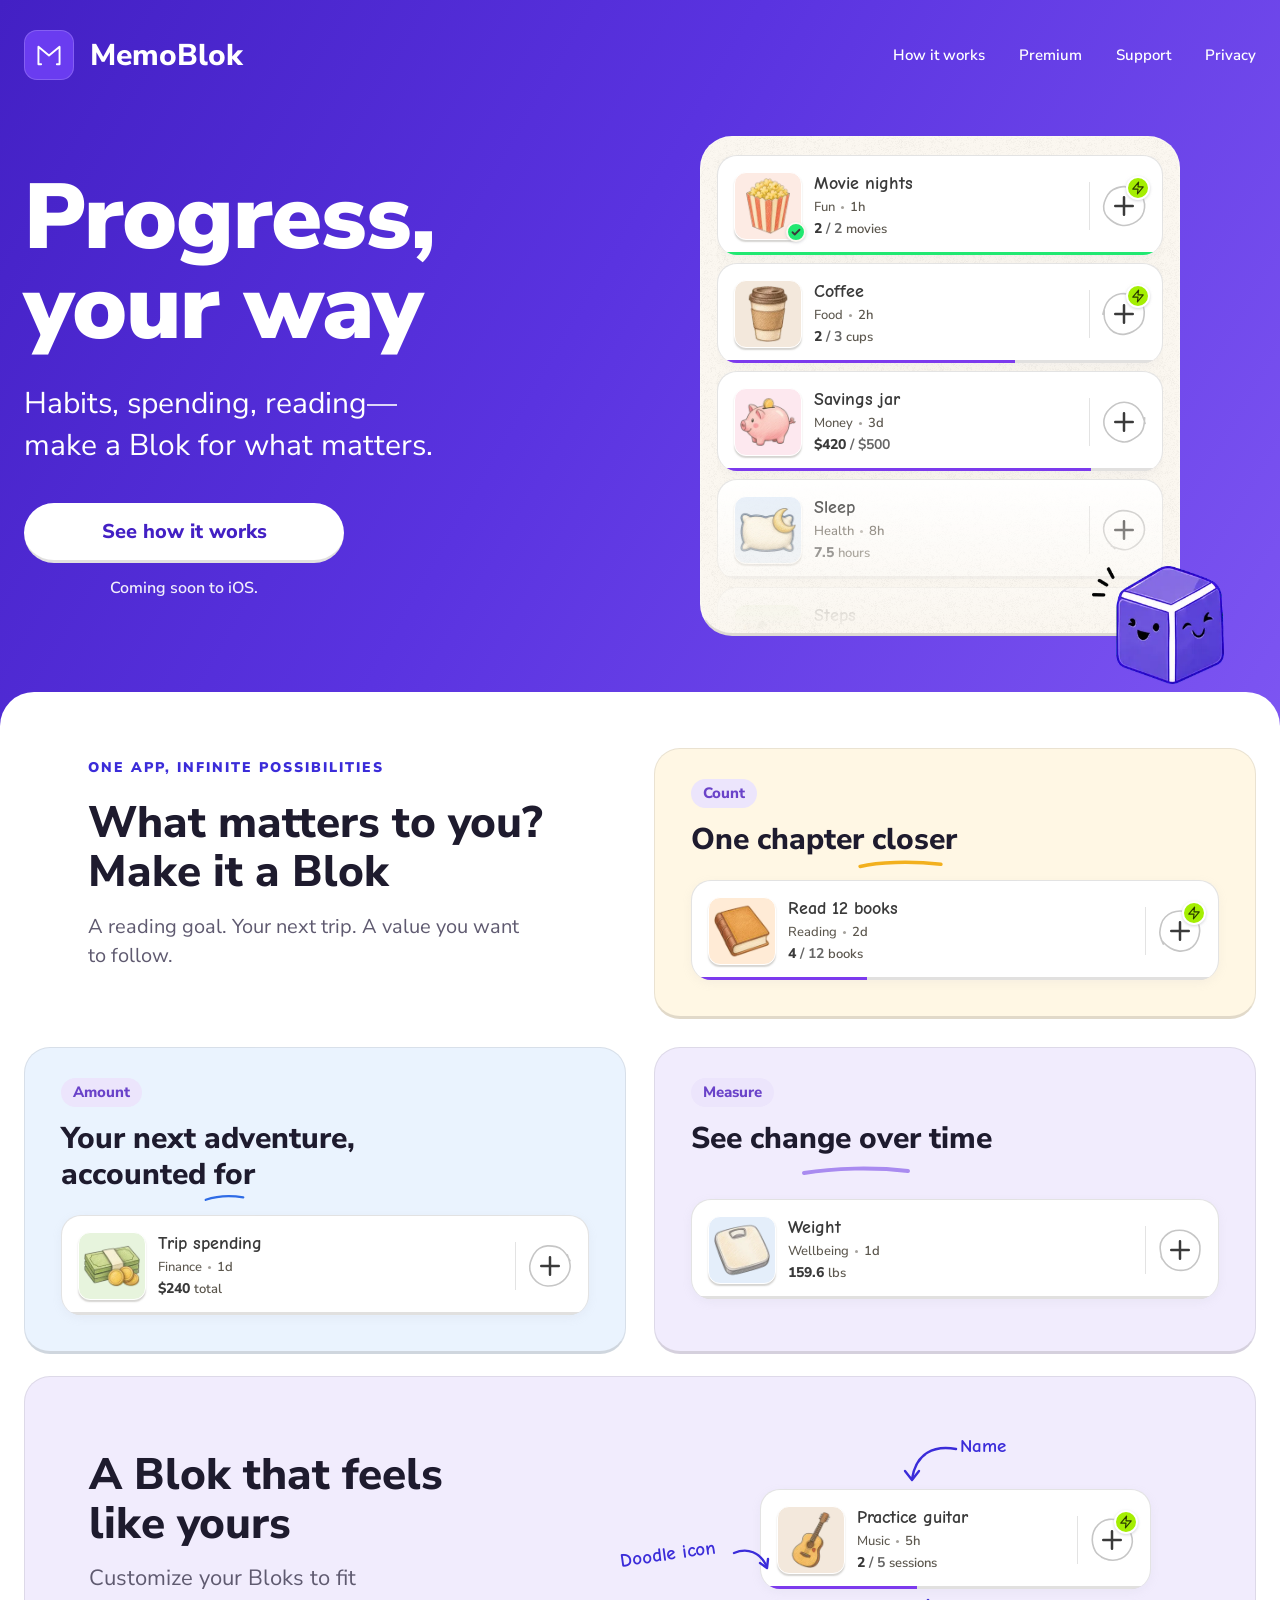
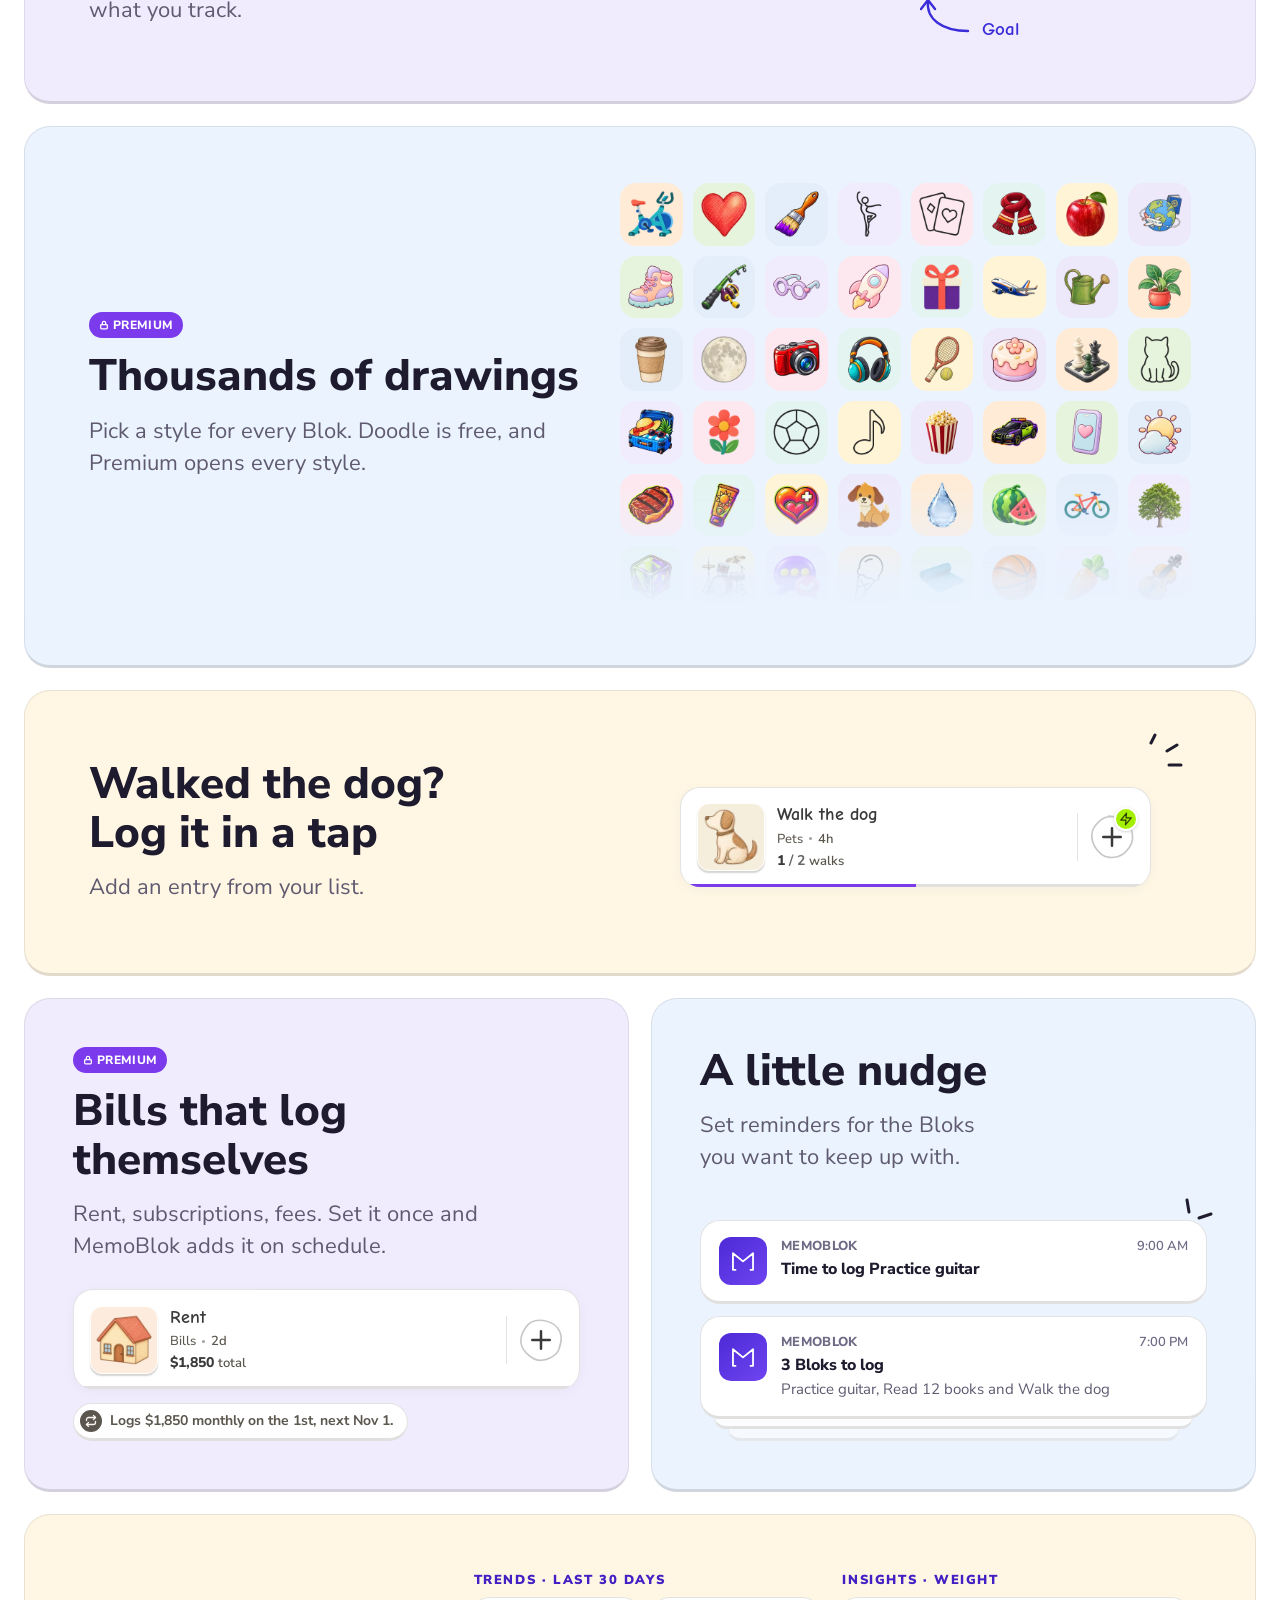
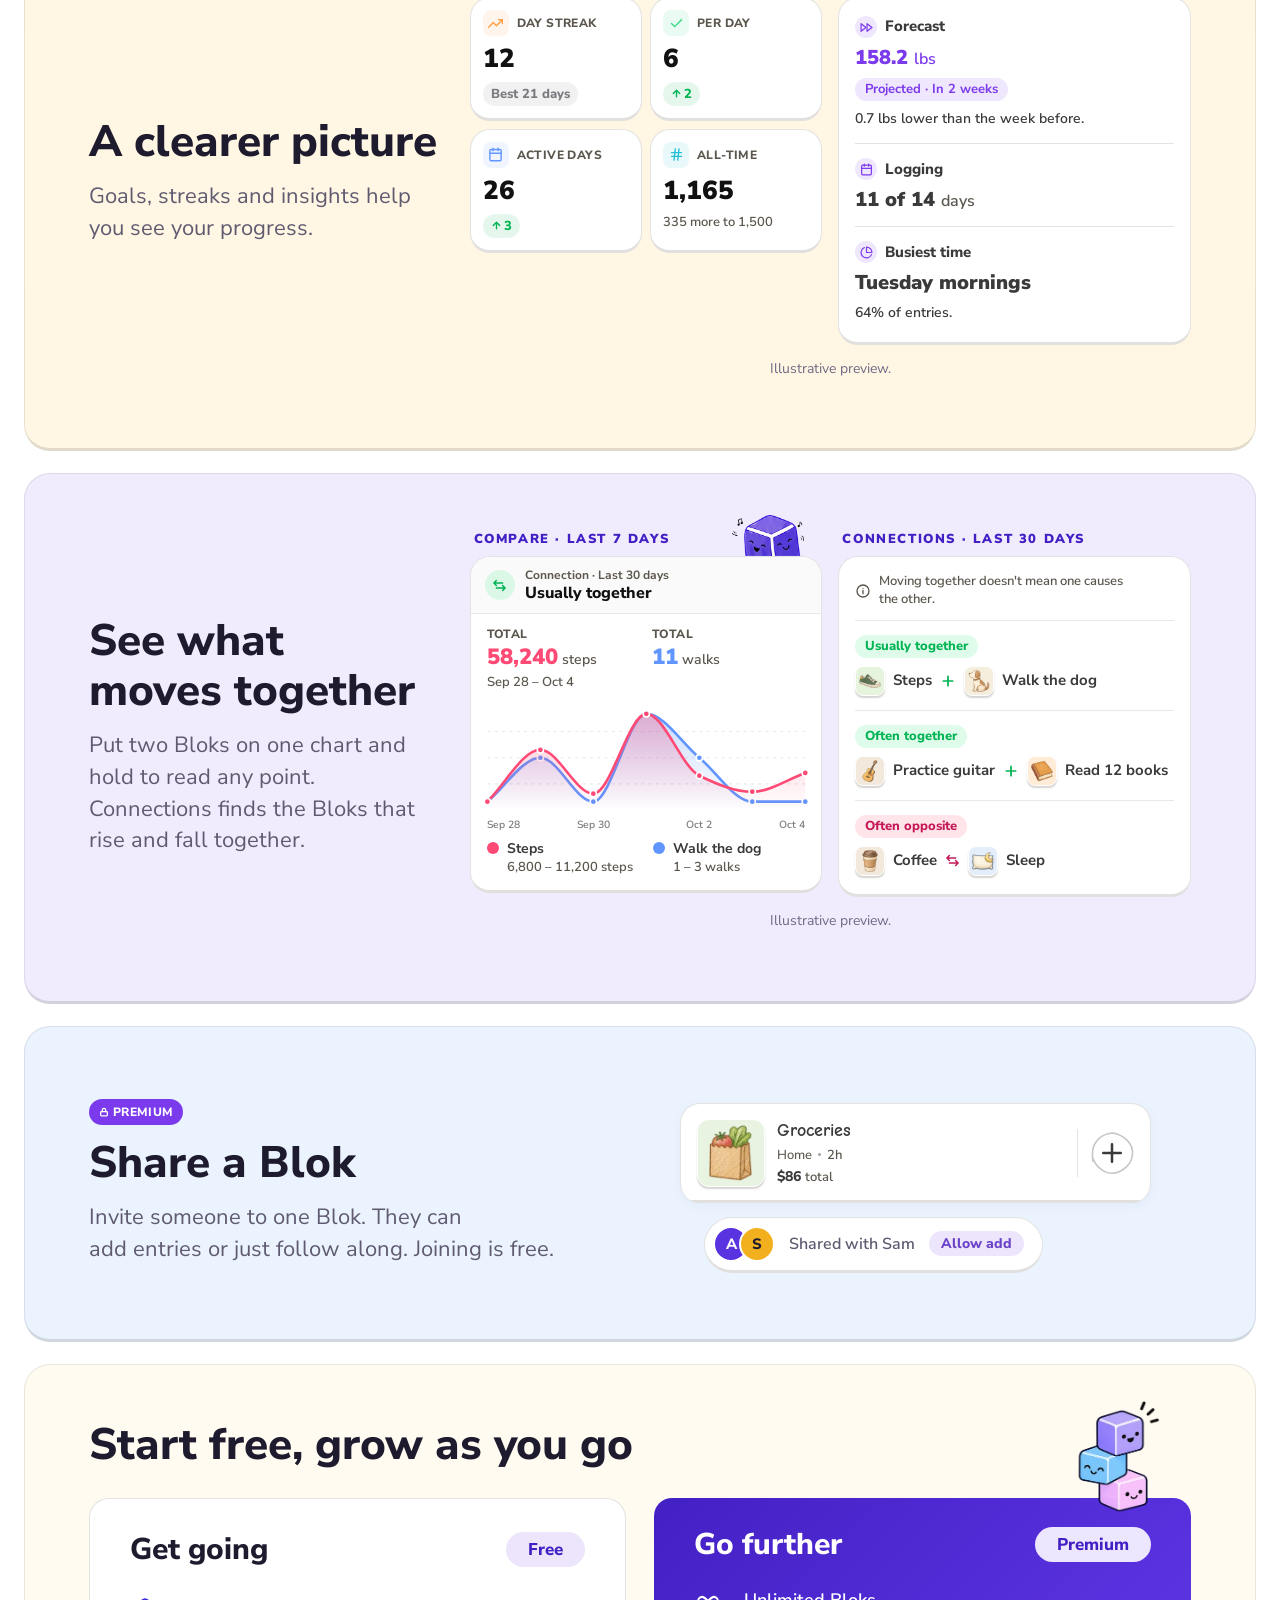
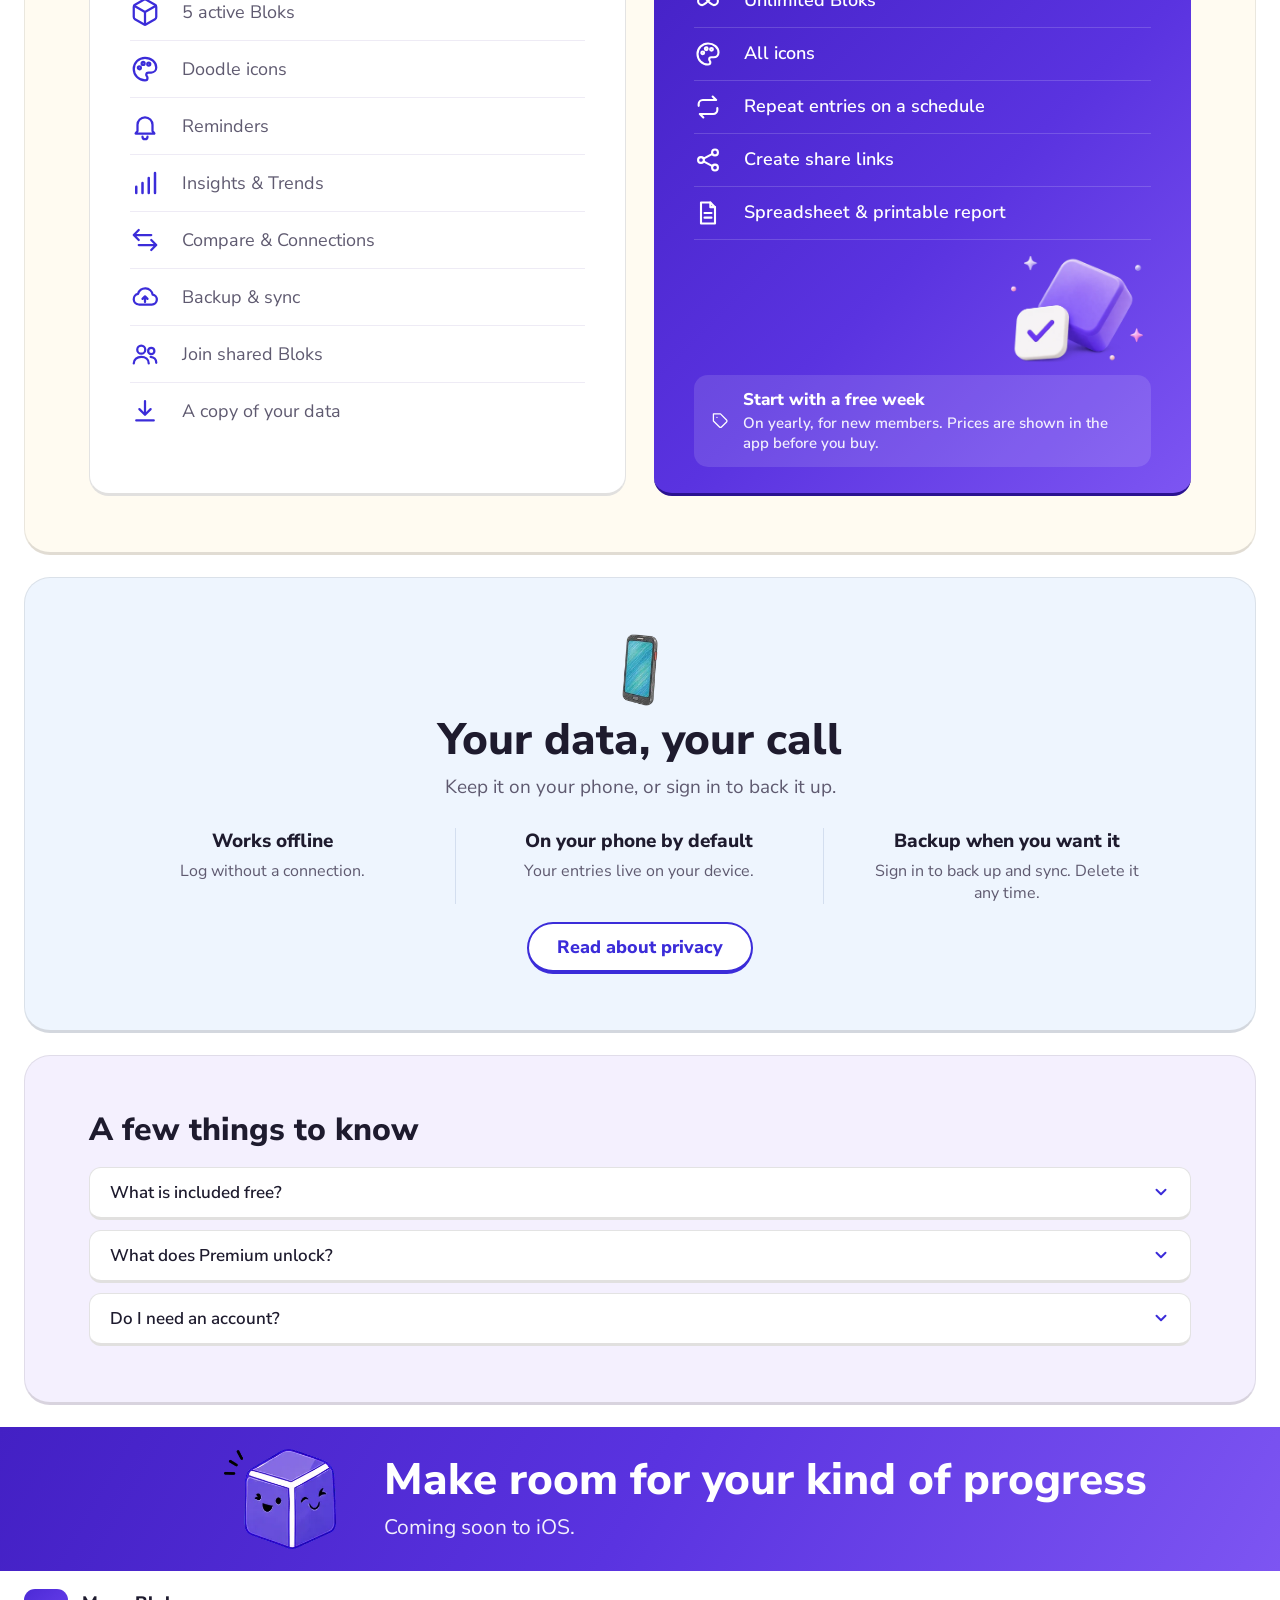
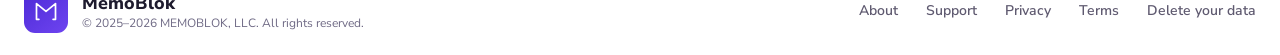
==== index.html @ 15e384f7 "Home: mascots used sparingly At most one per section and only a few on the page: hero, Compare's dan" ====
<!DOCTYPE html>
<html lang="en">
<head>
  <meta charset="utf-8" />
  <meta name="viewport" content="width=device-width, initial-scale=1" />
  <title>MemoBlok — Habit, spending and goal tracker for iPhone</title>
  <meta name="description" content="MemoBlok tracks anything you count, add up or measure, with goals, reminders, insights and trends. Works offline. Free to start. Coming soon to iPhone." />
  <link rel="canonical" href="https://www.memoblok.com/" />
  <meta property="og:type" content="website" />
  <meta property="og:site_name" content="MemoBlok" />
  <meta property="og:title" content="MemoBlok — Progress, your way" />
  <meta property="og:description" content="Habits, spending, reading: make a Blok for what matters. Coming soon to iOS." />
  <meta property="og:image" content="https://www.memoblok.com/assets/img/og.png" />
  <meta property="og:image:width" content="1200" />
  <meta property="og:image:height" content="630" />
  <meta property="og:image:alt" content="MemoBlok: Progress, your way. Habits, spending, reading, make a Blok for what matters." />
  <meta property="og:locale" content="en_US" />
  <meta property="og:url" content="https://www.memoblok.com/" />
  <meta name="twitter:card" content="summary_large_image" />
  <meta name="twitter:title" content="MemoBlok — Progress, your way" />
  <meta name="twitter:description" content="Habits, spending, reading: make a Blok for what matters. Coming soon to iOS." />
  <meta name="twitter:image" content="https://www.memoblok.com/assets/img/og.png" />
  <meta name="theme-color" content="#4320C4" />
  <link rel="icon" href="/assets/img/favicon.png" />
  <link rel="apple-touch-icon" href="/assets/img/apple-touch-icon.png" />
  <link rel="stylesheet" href="/assets/css/site.css" />
  <script type="application/ld+json">
  {
    "@context": "https://schema.org",
    "@type": "Organization",
    "name": "MEMOBLOK, LLC",
    "alternateName": "MemoBlok",
    "url": "https://www.memoblok.com/",
    "logo": "https://www.memoblok.com/assets/img/icon.png",
    "email": "ayen@memoblok.com",
    "foundingDate": "2025",
    "contactPoint": {
      "@type": "ContactPoint",
      "email": "ayen@memoblok.com",
      "contactType": "customer support",
      "availableLanguage": "English"
    }
  }
  </script>
  <script type="application/ld+json">
  {
    "@context": "https://schema.org",
    "@type": "WebSite",
    "name": "MemoBlok",
    "url": "https://www.memoblok.com/",
    "publisher": {
      "@type": "Organization",
      "name": "MEMOBLOK, LLC"
    }
  }
  </script>
  <script type="application/ld+json">
  {
    "@context": "https://schema.org",
    "@type": "FAQPage",
    "mainEntity": [
      {
        "@type": "Question",
        "name": "What is included free?",
        "acceptedAnswer": {
          "@type": "Answer",
          "text": "Up to 5 active Bloks with the Doodle icons, plus logging, goals, reminders, Insights, Trends and Compare. Backup and sync, joining shared Bloks and a full copy of your data are free too. Archived Bloks don’t count toward the five."
        }
      },
      {
        "@type": "Question",
        "name": "What does Premium unlock?",
        "acceptedAnswer": {
          "@type": "Answer",
          "text": "Unlimited Bloks, every icon style, Repeat for entries on a schedule, share links to invite people, and spreadsheet and printable report exports. Choose monthly or yearly, and yearly starts with a free week for new members. If your membership ends, you keep everything you made."
        }
      },
      {
        "@type": "Question",
        "name": "Do I need an account?",
        "acceptedAnswer": {
          "@type": "Answer",
          "text": "No. MemoBlok works fully without one, and everything stays on your phone. Sign in with Apple or Google when you want a backup, want MemoBlok on another device, or want to share a Blok."
        }
      }
    ]
  }
  </script>
</head>
<body>
  <a class="skip-link" href="#main">Skip to content</a>

  <header class="page-head home-head" id="top">
    <div class="wrap">
    <nav class="topnav" aria-label="Main">
      <a href="#top" class="brand"><span class="logo-tile"><img src="/assets/img/m-mark-white.svg" alt="" width="40" height="40" /></span><span class="brand-name">MemoBlok</span></a>
      <button class="nav-toggle" type="button" aria-expanded="false" aria-controls="nav-links" aria-label="Open menu"><svg width="26" height="20" viewBox="0 0 26 20" fill="none" stroke="#3B2CD9" stroke-width="2.4" stroke-linecap="round" aria-hidden="true"><path d="M2 2h22M2 10h22M2 18h22"/></svg></button>
      <ul class="nav-links" id="nav-links"><li><a href="#how">How it&nbsp;works</a></li><li><a href="#premium">Premium</a></li><li><a href="/support.html">Support</a></li><li><a href="/privacy.html">Privacy</a></li></ul>
    </nav>
      <div class="hero">
        <div class="hero-txt">
          <h1>Progress,<br />your way</h1>
          <p class="hero-sub">Habits, spending,&nbsp;reading—<br />make a&nbsp;Blok for what&nbsp;matters.</p>
          <a class="cta cta-light cta-lg hero-cta" href="#how">See how it&nbsp;works</a>
          <p class="hero-soon">Coming soon to&nbsp;iOS.</p>
        </div>
        <div class="hero-vis">
          <div class="glimpse-wrap">
            <div class="glimpse"><div class="glimpse-list"><div class="blok"><div class="tile" style="background: #FDEBE4"><img src="/assets/img/icons/doodle/popcorn.webp" alt="" width="56" height="56" /><span class="done"><svg width="12" height="12" viewBox="0 0 24 24" fill="none" stroke="#3A3A3A" stroke-width="3.6" stroke-linecap="round" stroke-linejoin="round"><path d="M5 12.5l4.5 4.5L19 7.5"/></svg></span></div><div class="btxt"><div class="bt">Movie nights</div><div class="bm">Fun<span class="md"></span><span class="t">1h</span></div><div class="bv"><b>2</b> <span class="sl">/</span> <b>2</b><span class="u">movies</span></div></div><span class="sep"></span><span class="qa" aria-hidden="true"><svg width="44" height="44" viewBox="0 0 44 44" fill="none" style="position: absolute; left: 0; top: 0"><path d="M10.95 5.67 Q18.36 2.18 22.46 2.65 Q26.55 3.11 30.48 4.43 Q34.41 5.75 37.29 8.78 Q40.17 11.81 41.57 15.73 Q42.97 19.65 42.56 23.78 Q42.14 27.90 40.13 31.52 Q38.11 35.14 34.65 37.41 Q31.19 39.68 27.23 40.81 Q23.27 41.94 19.22 41.20 Q15.17 40.46 11.78 38.27 Q8.40 36.09 5.55 33.09 Q2.71 30.10 1.90 26.05 Q1.10 21.99 2.39 18.16 Q3.69 14.32 5.72 10.85 Q7.75 7.38 11.40 5.52 L15.05 3.67" stroke="#C6C6C6" stroke-width="1.6" stroke-linecap="round"/></svg><svg width="30" height="30" viewBox="0 0 24 24" fill="none" stroke="#3A3A3A" stroke-width="2" stroke-linecap="round" stroke-linejoin="round" style="position: relative"><path d="M12 5v14M5 12h14"/></svg><span class="zap"><svg width="14" height="14" viewBox="0 0 24 24" fill="none" stroke="#2B3B00" stroke-width="2" stroke-linecap="round" stroke-linejoin="round"><path d="M13 2 3 14h9l-1 8 10-12h-9l1-8z"/></svg></span></span><span class="lip"><i style="width: 100%; background: #21E871"></i></span></div><div class="blok"><div class="tile" style="background: #F3E8DC"><img src="/assets/img/icons/doodle/coffee.webp" alt="" width="56" height="56" /></div><div class="btxt"><div class="bt">Coffee</div><div class="bm">Food<span class="md"></span><span class="t">2h</span></div><div class="bv"><b>2</b> <span class="sl">/</span> <b>3</b><span class="u">cups</span></div></div><span class="sep"></span><span class="qa" aria-hidden="true"><svg width="44" height="44" viewBox="0 0 44 44" fill="none" style="position: absolute; left: 0; top: 0"><path d="M0.89 22.15 Q2.86 13.90 5.19 10.38 Q7.51 6.86 11.05 4.58 Q14.59 2.30 18.72 1.80 Q22.85 1.30 26.87 2.23 Q30.88 3.17 34.32 5.55 Q37.76 7.93 39.94 11.58 Q42.11 15.23 42.23 19.46 Q42.35 23.68 41.35 27.74 Q40.36 31.80 37.43 34.71 Q34.49 37.62 30.96 39.55 Q27.42 41.48 23.36 42.14 Q19.30 42.80 15.29 41.57 Q11.29 40.33 8.37 37.33 Q5.45 34.33 3.77 30.55 Q2.10 26.77 2.17 22.67 L2.25 18.57" stroke="#C6C6C6" stroke-width="1.6" stroke-linecap="round"/></svg><svg width="30" height="30" viewBox="0 0 24 24" fill="none" stroke="#3A3A3A" stroke-width="2" stroke-linecap="round" stroke-linejoin="round" style="position: relative"><path d="M12 5v14M5 12h14"/></svg><span class="zap"><svg width="14" height="14" viewBox="0 0 24 24" fill="none" stroke="#2B3B00" stroke-width="2" stroke-linecap="round" stroke-linejoin="round"><path d="M13 2 3 14h9l-1 8 10-12h-9l1-8z"/></svg></span></span><span class="lip"><i style="width: 67%; background: #7C3AED"></i></span></div><div class="blok"><div class="tile" style="background: #FDE8EF"><img src="/assets/img/icons/doodle/piggy-bank.webp" alt="" width="56" height="56" /></div><div class="btxt"><div class="bt">Savings jar</div><div class="bm">Money<span class="md"></span><span class="t">3d</span></div><div class="bv"><b>$420</b> <span class="sl">/</span> <b>$500</b></div></div><span class="sep"></span><span class="qa" aria-hidden="true"><svg width="44" height="44" viewBox="0 0 44 44" fill="none" style="position: absolute; left: 0; top: 0"><path d="M42.66 17.77 Q42.27 26.06 40.66 29.86 Q39.04 33.66 35.70 36.09 Q32.35 38.51 28.63 40.43 Q24.91 42.35 20.69 41.87 Q16.46 41.39 12.88 39.32 Q9.30 37.25 6.57 34.22 Q3.84 31.20 2.64 27.30 Q1.44 23.40 2.03 19.36 Q2.63 15.32 4.99 12.02 Q7.35 8.71 10.61 6.27 Q13.87 3.82 17.92 2.81 Q21.98 1.81 26.07 2.74 Q30.16 3.67 33.42 6.15 Q36.68 8.63 38.72 12.06 Q40.76 15.49 41.90 19.44 L43.05 23.39" stroke="#C6C6C6" stroke-width="1.6" stroke-linecap="round"/></svg><svg width="30" height="30" viewBox="0 0 24 24" fill="none" stroke="#3A3A3A" stroke-width="2" stroke-linecap="round" stroke-linejoin="round" style="position: relative"><path d="M12 5v14M5 12h14"/></svg></span><span class="lip"><i style="width: 84%; background: #7C3AED"></i></span></div><div class="blok"><div class="tile" style="background: #E4EEFA"><img src="/assets/img/icons/doodle/sleep.webp" alt="" width="56" height="56" /></div><div class="btxt"><div class="bt">Sleep</div><div class="bm">Health<span class="md"></span><span class="t">8h</span></div><div class="bv"><b>7.5</b><span class="u">hours</span></div></div><span class="sep"></span><span class="qa" aria-hidden="true"><svg width="44" height="44" viewBox="0 0 44 44" fill="none" style="position: absolute; left: 0; top: 0"><path d="M12.89 40.57 Q6.87 34.98 4.85 31.55 Q2.82 28.13 1.91 24.14 Q1.00 20.15 2.29 16.18 Q3.59 12.22 6.61 9.39 Q9.63 6.56 13.21 4.59 Q16.79 2.62 20.87 2.66 Q24.96 2.70 28.94 3.70 Q32.92 4.69 36.11 7.38 Q39.29 10.07 40.93 13.89 Q42.57 17.71 42.50 21.84 Q42.43 25.98 40.46 29.56 Q38.49 33.14 35.55 35.87 Q32.60 38.61 28.87 40.39 Q25.14 42.18 21.04 41.59 Q16.95 41.00 13.16 39.48 L9.38 37.96" stroke="#C6C6C6" stroke-width="1.6" stroke-linecap="round"/></svg><svg width="30" height="30" viewBox="0 0 24 24" fill="none" stroke="#3A3A3A" stroke-width="2" stroke-linecap="round" stroke-linejoin="round" style="position: relative"><path d="M12 5v14M5 12h14"/></svg></span><span class="lip"></span></div><div class="blok d-only"><div class="tile" style="background: #E7F4DD"><img src="/assets/img/icons/doodle/shoe.webp" alt="" width="56" height="56" /></div><div class="btxt"><div class="bt">Steps</div><div class="bm">Health<span class="md"></span><span class="t">1h</span></div><div class="bv"><b>8,240</b> <span class="sl">/</span> <b>10,000</b><span class="u">steps</span></div></div><span class="sep"></span><span class="qa" aria-hidden="true"><svg width="44" height="44" viewBox="0 0 44 44" fill="none" style="position: absolute; left: 0; top: 0"><path d="M13.34 3.56 Q21.15 1.61 25.31 1.79 Q29.47 1.97 33.01 4.34 Q36.55 6.70 38.40 10.47 Q40.26 14.24 41.65 18.21 Q43.05 22.19 41.80 26.22 Q40.55 30.25 38.13 33.51 Q35.71 36.77 32.36 39.02 Q29.00 41.27 24.98 42.24 Q20.96 43.21 16.94 42.05 Q12.91 40.89 9.55 38.35 Q6.19 35.80 4.42 31.99 Q2.65 28.17 1.90 24.01 Q1.16 19.86 2.38 15.77 Q3.59 11.69 6.41 8.56 Q9.22 5.43 12.94 3.61 L16.67 1.79" stroke="#C6C6C6" stroke-width="1.6" stroke-linecap="round"/></svg><svg width="30" height="30" viewBox="0 0 24 24" fill="none" stroke="#3A3A3A" stroke-width="2" stroke-linecap="round" stroke-linejoin="round" style="position: relative"><path d="M12 5v14M5 12h14"/></svg></span><span class="lip"><i style="width: 82%; background: #7C3AED"></i></span></div></div></div>
            <img class="hero-mascot" src="/assets/img/mascot.webp" alt="" width="132" height="118" />
          </div>
        </div>
      </div>
    </div>
  </header>

  <main id="main" class="sheet home-sheet">
    <div class="wrap">
      <section class="poss" id="possibilities">
        <div class="poss-txt">
          <p class="poss-eyebrow">ONE APP, INFINITE&nbsp;POSSIBILITIES</p>
          <h2 class="h2">What matters to&nbsp;you?<br />Make it a&nbsp;Blok</h2>
          <p class="sub">A&nbsp;reading goal. Your next&nbsp;trip.<br class="m-only" /> A&nbsp;value you want to&nbsp;follow.</p>
        </div>
        <div class="poss-card" style="background: #FFF7E4">
          <span class="chip">Count</span>
          <h3 class="card-h">One chapter <span class="ul">closer<svg class="d-only" width="120" height="14" viewBox="0 0 120 14" fill="none" style="position: absolute; left: -14px; bottom: -14px"><path d="M3 9c25-6 70-8 114-3" stroke="#F2B01E" stroke-width="5" stroke-linecap="round"/></svg></span><svg class="m-only" width="96" height="10" viewBox="0 0 130 12" fill="none" style="margin: 2px 0 0 104px"><path d="M3 8c30-6 80-7 124-2" stroke="#F2B01E" stroke-width="5" stroke-linecap="round"/></svg></h3>
          <div class="blok"><div class="tile" style="background: #FFEBD6"><img src="/assets/img/icons/doodle/book-v2.webp" alt="" width="56" height="56" /></div><div class="btxt"><div class="bt">Read 12&nbsp;books</div><div class="bm">Reading<span class="md"></span><span class="t">2d</span></div><div class="bv"><b>4</b> <span class="sl">/</span> <b>12</b><span class="u">books</span></div></div><span class="sep"></span><span class="qa" aria-hidden="true"><svg width="44" height="44" viewBox="0 0 44 44" fill="none" style="position: absolute; left: 0; top: 0"><path d="M5.32 35.08 Q1.57 27.34 1.84 23.12 Q2.11 18.90 3.32 14.95 Q4.53 10.99 7.43 8.05 Q10.34 5.12 14.11 3.60 Q17.89 2.08 21.95 1.97 Q26.02 1.86 29.83 3.42 Q33.64 4.98 36.39 8.07 Q39.13 11.16 40.54 15.03 Q41.94 18.90 41.57 22.95 Q41.19 27.01 39.64 30.78 Q38.09 34.55 35.07 37.35 Q32.05 40.16 28.10 41.32 Q24.15 42.47 20.13 41.91 Q16.10 41.35 12.61 39.31 Q9.13 37.28 6.28 34.28 L3.43 31.28" stroke="#C6C6C6" stroke-width="1.6" stroke-linecap="round"/></svg><svg width="30" height="30" viewBox="0 0 24 24" fill="none" stroke="#3A3A3A" stroke-width="2" stroke-linecap="round" stroke-linejoin="round" style="position: relative"><path d="M12 5v14M5 12h14"/></svg><span class="zap"><svg width="14" height="14" viewBox="0 0 24 24" fill="none" stroke="#2B3B00" stroke-width="2" stroke-linecap="round" stroke-linejoin="round"><path d="M13 2 3 14h9l-1 8 10-12h-9l1-8z"/></svg></span></span><span class="lip"><i style="width: 33.3%; background: #7C3AED"></i></span></div>
        </div>
        <div class="poss-card" style="background: #EAF3FE">
          <span class="chip">Amount</span>
          <h3 class="card-h">Your next&nbsp;adventure,<br />accounted <span class="ul">for<svg class="d-only" width="70" height="14" viewBox="0 0 70 14" fill="none" style="position: absolute; left: -10px; bottom: -12px"><path d="M3 10c18-6 40-8 64-4" stroke="#2E6BE6" stroke-width="4" stroke-linecap="round"/></svg><svg class="m-only" width="50" height="10" viewBox="0 0 64 12" fill="none" style="position: absolute; left: -6px; bottom: -8px"><path d="M3 9c16-6 36-7 58-3" stroke="#2E6BE6" stroke-width="4" stroke-linecap="round"/></svg></span></h3>
          <div class="blok"><div class="tile" style="background: #E7F4DD"><img src="/assets/img/icons/doodle/money.webp" alt="" width="56" height="56" /></div><div class="btxt"><div class="bt">Trip spending</div><div class="bm">Finance<span class="md"></span><span class="t">1d</span></div><div class="bv"><b>$240</b><span class="u">total</span></div></div><span class="sep"></span><span class="qa" aria-hidden="true"><svg width="44" height="44" viewBox="0 0 44 44" fill="none" style="position: absolute; left: 0; top: 0"><path d="M39.34 10.81 Q42.29 18.72 42.14 22.94 Q41.98 27.17 39.91 30.81 Q37.85 34.45 34.73 37.17 Q31.60 39.90 27.61 41.03 Q23.62 42.16 19.38 42.04 Q15.13 41.93 11.46 39.67 Q7.80 37.41 5.21 33.95 Q2.62 30.50 1.92 26.25 Q1.23 22.00 2.49 18.00 Q3.75 14.00 5.77 10.30 Q7.79 6.59 11.45 4.34 Q15.12 2.10 19.37 1.90 Q23.61 1.70 27.75 2.62 Q31.89 3.54 34.91 6.51 Q37.94 9.47 39.98 13.14 L42.03 16.82" stroke="#C6C6C6" stroke-width="1.6" stroke-linecap="round"/></svg><svg width="30" height="30" viewBox="0 0 24 24" fill="none" stroke="#3A3A3A" stroke-width="2" stroke-linecap="round" stroke-linejoin="round" style="position: relative"><path d="M12 5v14M5 12h14"/></svg></span><span class="lip"></span></div>
        </div>
        <div class="poss-card" style="background: #F1ECFD">
          <span class="chip">Measure</span>
          <h3 class="card-h">See change over&nbsp;time<svg class="d-only" width="110" height="12" viewBox="0 0 110 12" fill="none" style="margin: 8px 0 0 110px"><path d="M3 8c30-5 70-6 104-2" stroke="#A98BF0" stroke-width="4" stroke-linecap="round"/></svg><svg class="m-only" width="84" height="10" viewBox="0 0 110 12" fill="none" style="margin: 2px 0 0 36px"><path d="M3 8c30-5 70-6 104-2" stroke="#A98BF0" stroke-width="4" stroke-linecap="round"/></svg></h3>
          <div class="blok"><div class="tile" style="background: #E4EEFA"><img src="/assets/img/icons/doodle/scale.webp" alt="" width="56" height="56" /></div><div class="btxt"><div class="bt">Weight</div><div class="bm">Wellbeing<span class="md"></span><span class="t">1d</span></div><div class="bv"><b>159.6</b><span class="u">lbs</span></div></div><span class="sep"></span><span class="qa" aria-hidden="true"><svg width="44" height="44" viewBox="0 0 44 44" fill="none" style="position: absolute; left: 0; top: 0"><path d="M4.03 30.83 Q2.16 23.09 2.14 18.93 Q2.11 14.78 4.44 11.28 Q6.77 7.78 10.19 5.49 Q13.60 3.19 17.58 2.54 Q21.55 1.90 25.46 2.57 Q29.37 3.23 32.80 5.29 Q36.24 7.35 38.91 10.54 Q41.58 13.72 41.89 17.88 Q42.20 22.04 41.50 26.06 Q40.81 30.07 38.71 33.67 Q36.61 37.27 33.08 39.56 Q29.55 41.85 25.43 42.25 Q21.30 42.65 17.34 41.71 Q13.38 40.78 10.29 38.20 Q7.19 35.61 5.16 32.18 L3.13 28.74" stroke="#C6C6C6" stroke-width="1.6" stroke-linecap="round"/></svg><svg width="30" height="30" viewBox="0 0 24 24" fill="none" stroke="#3A3A3A" stroke-width="2" stroke-linecap="round" stroke-linejoin="round" style="position: relative"><path d="M12 5v14M5 12h14"/></svg></span><span class="lip"></span></div>
        </div>
      </section>
      <div class="how" id="how">
        <section class="band" style="background: #F1ECFD">
          <div class="txt">
            <h2 class="h2"><span class="d-only">A&nbsp;Blok that&nbsp;feels<br />like yours</span><span class="m-only">A&nbsp;Blok&nbsp;that<br />feels like&nbsp;yours</span></h2>
            <p class="sub">Customize your Bloks to&nbsp;fit<br />what you&nbsp;track.</p>
          </div>
          <div class="vis vis-annot">
            <span class="hand d-only" style="left: 340px; top: 4px">Name</span>
            <svg class="d-only" width="60" height="46" viewBox="0 0 60 46" fill="none" style="position: absolute; left: 280px; top: 6px"><path d="M56 10C34 6 16 14 12 40" stroke-width="2.4" stroke="#3B2CD9" stroke-linecap="round"/><path d="M5 32l7 9 7-9" stroke-width="2.4" stroke="#3B2CD9" stroke-linecap="round" stroke-linejoin="round"/></svg>
            <span class="hand d-only" style="left: 0; top: 112px; transform: rotate(-8deg)">Doodle icon</span>
            <svg class="d-only" width="40" height="26" viewBox="0 0 40 26" fill="none" style="position: absolute; left: 112px; top: 112px"><path d="M2 8c14-6 26 0 32 12" stroke-width="2.4" stroke="#3B2CD9" stroke-linecap="round"/><path d="M28 18l7 5 1-9" stroke-width="2.4" stroke="#3B2CD9" stroke-linecap="round" stroke-linejoin="round"/></svg>
            <span class="hand m-only" style="left: 0; top: 20px; transform: rotate(-10deg)">Doodle icon</span>
            <svg class="m-only" width="30" height="44" viewBox="0 0 30 44" fill="none" style="position: absolute; left: 50px; top: 38px"><path d="M14 2c8 12 4 26-4 38" stroke-width="2.2" stroke="#3B2CD9" stroke-linecap="round"/><path d="M4 32l6 9 7-7" stroke-width="2.2" stroke="#3B2CD9" stroke-linecap="round" stroke-linejoin="round"/></svg>
            <span class="hand m-only" style="left: 162px; top: 6px">Name</span>
            <svg class="m-only" width="46" height="44" viewBox="0 0 46 44" fill="none" style="position: absolute; left: 116px; top: 10px"><path d="M44 6C24 4 12 16 10 38" stroke-width="2.2" stroke="#3B2CD9" stroke-linecap="round"/><path d="M3 30l7 9 7-8" stroke-width="2.2" stroke="#3B2CD9" stroke-linecap="round" stroke-linejoin="round"/></svg>
            <div class="blok"><div class="tile" style="background: #F3E8DC"><img src="/assets/img/icons/doodle/guitar.webp" alt="" width="56" height="56" /></div><div class="btxt"><div class="bt">Practice guitar</div><div class="bm">Music<span class="md"></span><span class="t">5h</span></div><div class="bv"><b>2</b> <span class="sl">/</span> <b>5</b><span class="u">sessions</span></div></div><span class="sep"></span><span class="qa" aria-hidden="true"><svg width="44" height="44" viewBox="0 0 44 44" fill="none" style="position: absolute; left: 0; top: 0"><path d="M14.73 40.73 Q7.53 36.85 5.42 33.30 Q3.32 29.74 2.64 25.72 Q1.95 21.70 2.58 17.62 Q3.20 13.54 5.48 10.02 Q7.76 6.50 11.30 4.17 Q14.84 1.85 19.04 1.40 Q23.23 0.96 27.29 2.02 Q31.34 3.08 34.26 6.03 Q37.18 8.98 39.26 12.47 Q41.34 15.96 42.12 20.08 Q42.90 24.21 41.56 28.23 Q40.22 32.25 37.59 35.58 Q34.96 38.91 31.09 40.54 Q27.21 42.16 23.10 42.27 Q18.99 42.38 15.26 40.78 L11.52 39.18" stroke="#C6C6C6" stroke-width="1.6" stroke-linecap="round"/></svg><svg width="30" height="30" viewBox="0 0 24 24" fill="none" stroke="#3A3A3A" stroke-width="2" stroke-linecap="round" stroke-linejoin="round" style="position: relative"><path d="M12 5v14M5 12h14"/></svg><span class="zap"><svg width="14" height="14" viewBox="0 0 24 24" fill="none" stroke="#2B3B00" stroke-width="2" stroke-linecap="round" stroke-linejoin="round"><path d="M13 2 3 14h9l-1 8 10-12h-9l1-8z"/></svg></span></span><span class="lip"><i style="width: 40%; background: #7C3AED"></i></span></div>
            <svg class="d-only" width="56" height="40" viewBox="0 0 56 40" fill="none" style="position: absolute; left: 300px; bottom: 8px"><path d="M8 4c-2 18 14 30 40 30" stroke-width="2.4" stroke="#3B2CD9" stroke-linecap="round"/><path d="M1 12l7-9 7 9" stroke-width="2.4" stroke="#3B2CD9" stroke-linecap="round" stroke-linejoin="round"/></svg>
            <span class="hand d-only" style="left: 362px; bottom: 6px">Goal</span>
            <svg class="m-only" width="50" height="36" viewBox="0 0 50 36" fill="none" style="position: absolute; left: 150px; bottom: 8px"><path d="M6 3c-2 16 12 26 38 26" stroke-width="2.2" stroke="#3B2CD9" stroke-linecap="round"/><path d="M0 10l6-8 7 8" stroke-width="2.2" stroke="#3B2CD9" stroke-linecap="round" stroke-linejoin="round"/></svg>
            <span class="hand m-only" style="left: 204px; bottom: 6px">Goal</span>
          </div>
        </section>

        <section class="band" style="background: #EAF3FE">
          <div class="txt">
            <span class="pbadge"><svg width="10" height="10" viewBox="0 0 24 24" fill="none" stroke="#FFFFFF" stroke-width="3" stroke-linecap="round" stroke-linejoin="round"><rect x="4" y="11" width="16" height="10" rx="2"/><path d="M8 11V7a4 4 0 0 1 8 0v4"/></svg>Premium</span>
            <h2 class="h2">Thousands of&nbsp;drawings</h2>
            <p class="sub">Pick a style for every Blok. Doodle is free, and Premium opens every&nbsp;style.</p>
          </div>
          <div class="vis vis-collage"><div class="collage"><span class="ct d0 m0"><img src="/assets/img/icons/papercut/exercise-bike.webp" alt="" width="96" height="96" loading="lazy" decoding="async" /></span><span class="ct d1 m1"><img src="/assets/img/icons/doodle/heart.webp" alt="" width="96" height="96" loading="lazy" decoding="async" /></span><span class="ct d2 m2"><img src="/assets/img/icons/anime/paintbrush.webp" alt="" width="96" height="96" loading="lazy" decoding="async" /></span><span class="ct d3 m3"><img src="/assets/img/icons/lineart/dance.webp" alt="" width="96" height="96" loading="lazy" decoding="async" /></span><span class="ct d4 m4"><img src="/assets/img/icons/lineart/cards.webp" alt="" width="96" height="96" loading="lazy" decoding="async" /></span><span class="ct d5 m6"><img src="/assets/img/icons/anime/scarf.webp" alt="" width="96" height="96" loading="lazy" decoding="async" /></span><span class="ct d6 m7"><img src="/assets/img/icons/pixelreal/apple.webp" alt="" width="96" height="96" loading="lazy" decoding="async" /></span><span class="ct d7 m0"><img src="/assets/img/icons/doodle/travel.webp" alt="" width="96" height="96" loading="lazy" decoding="async" /></span><span class="ct d1 m1"><img src="/assets/img/icons/cutepastel/hiking.webp" alt="" width="96" height="96" loading="lazy" decoding="async" /></span><span class="ct d2 m2"><img src="/assets/img/icons/plushpop/fishing.webp" alt="" width="96" height="96" loading="lazy" decoding="async" /></span><span class="ct d3 m4"><img src="/assets/img/icons/cutepastel/vision-care.webp" alt="" width="96" height="96" loading="lazy" decoding="async" /></span><span class="ct d4 m5"><img src="/assets/img/icons/cutepastel/space-rocket.webp" alt="" width="96" height="96" loading="lazy" decoding="async" /></span><span class="ct d5 m6"><img src="/assets/img/icons/papercut/gifts.webp" alt="" width="96" height="96" loading="lazy" decoding="async" /></span><span class="ct d6 m7"><img src="/assets/img/icons/anime/airplane.webp" alt="" width="96" height="96" loading="lazy" decoding="async" /></span><span class="ct d7 m0"><img src="/assets/img/icons/doodle/gardening.webp" alt="" width="96" height="96" loading="lazy" decoding="async" /></span><span class="ct d0 m2"><img src="/assets/img/icons/doodle/plant.webp" alt="" width="96" height="96" loading="lazy" decoding="async" /></span><span class="ct d2 m3"><img src="/assets/img/icons/doodle/coffee.webp" alt="" width="96" height="96" loading="lazy" decoding="async" /></span><span class="ct d3 m4"><img src="/assets/img/icons/doodle/moon.webp" alt="" width="96" height="96" loading="lazy" decoding="async" /></span><span class="ct d4 m5"><img src="/assets/img/icons/anime/camera.webp" alt="" width="96" height="96" loading="lazy" decoding="async" /></span><span class="ct d5 m6"><img src="/assets/img/icons/anime/headphone.webp" alt="" width="96" height="96" loading="lazy" decoding="async" /></span><span class="ct d6 m0"><img src="/assets/img/icons/doodle/tennis.webp" alt="" width="96" height="96" loading="lazy" decoding="async" /></span><span class="ct d7 m1"><img src="/assets/img/icons/cutepastel/cake.webp" alt="" width="96" height="96" loading="lazy" decoding="async" /></span><span class="ct d0 m2"><img src="/assets/img/icons/plushpop/chess-set.webp" alt="" width="96" height="96" loading="lazy" decoding="async" /></span><span class="ct d1 m3"><img src="/assets/img/icons/lineart/cat.webp" alt="" width="96" height="96" loading="lazy" decoding="async" /></span><span class="ct d3 m4"><img src="/assets/img/icons/anime/vacation.webp" alt="" width="96" height="96" loading="lazy" decoding="async" /></span><span class="ct d4 m6"><img src="/assets/img/icons/papercut/flower.webp" alt="" width="96" height="96" loading="lazy" decoding="async" /></span><span class="ct d5 m7"><img src="/assets/img/icons/lineart/soccer.webp" alt="" width="96" height="96" loading="lazy" decoding="async" /></span><span class="ct d6 m0"><img src="/assets/img/icons/lineart/music.webp" alt="" width="96" height="96" loading="lazy" decoding="async" /></span><span class="ct d7 m1"><img src="/assets/img/icons/pixelreal/popcorn.webp" alt="" width="96" height="96" loading="lazy" decoding="async" /></span><span class="ct d0 m2"><img src="/assets/img/icons/neonsticker/police-car.webp" alt="" width="96" height="96" loading="lazy" decoding="async" /></span><span class="ct d1 m4 d-only"><img src="/assets/img/icons/cutepastel/phone.webp" alt="" width="96" height="96" loading="lazy" decoding="async" /></span><span class="ct d2 m5 d-only"><img src="/assets/img/icons/cutepastel/sunny.webp" alt="" width="96" height="96" loading="lazy" decoding="async" /></span><span class="ct d4 m6 d-only"><img src="/assets/img/icons/neonsticker/steak.webp" alt="" width="96" height="96" loading="lazy" decoding="async" /></span><span class="ct d5 m7 d-only"><img src="/assets/img/icons/neonsticker/sun-screen.webp" alt="" width="96" height="96" loading="lazy" decoding="async" /></span><span class="ct d6 m0 d-only"><img src="/assets/img/icons/neonsticker/caregiving.webp" alt="" width="96" height="96" loading="lazy" decoding="async" /></span><span class="ct d7 m2 d-only"><img src="/assets/img/icons/papercut/dog.webp" alt="" width="96" height="96" loading="lazy" decoding="async" /></span><span class="ct d0 m3 d-only"><img src="/assets/img/icons/pixelreal/water.webp" alt="" width="96" height="96" loading="lazy" decoding="async" /></span><span class="ct d1 m4 d-only"><img src="/assets/img/icons/plushpop/watermelon.webp" alt="" width="96" height="96" loading="lazy" decoding="async" /></span><span class="ct d2 m5 d-only"><img src="/assets/img/icons/papercut/mountain-bike.webp" alt="" width="96" height="96" loading="lazy" decoding="async" /></span><span class="ct d3 m6 d-only"><img src="/assets/img/icons/pixelreal/tree.webp" alt="" width="96" height="96" loading="lazy" decoding="async" /></span><span class="ct d5 m0 d-only"><img src="/assets/img/icons/neonsticker/ice.webp" alt="" width="96" height="96" loading="lazy" decoding="async" /></span><span class="ct d6 m1 d-only"><img src="/assets/img/icons/pixelreal/drum-set.webp" alt="" width="96" height="96" loading="lazy" decoding="async" /></span><span class="ct d7 m2 d-only"><img src="/assets/img/icons/plushpop/communication.webp" alt="" width="96" height="96" loading="lazy" decoding="async" /></span><span class="ct d0 m3 d-only"><img src="/assets/img/icons/lineart/icecream.webp" alt="" width="96" height="96" loading="lazy" decoding="async" /></span><span class="ct d1 m4 d-only"><img src="/assets/img/icons/pixelreal/yogamat.webp" alt="" width="96" height="96" loading="lazy" decoding="async" /></span><span class="ct d2 m6 d-only"><img src="/assets/img/icons/plushpop/basketball.webp" alt="" width="96" height="96" loading="lazy" decoding="async" /></span><span class="ct d3 m7 d-only"><img src="/assets/img/icons/plushpop/carrot.webp" alt="" width="96" height="96" loading="lazy" decoding="async" /></span><span class="ct d4 m0 d-only"><img src="/assets/img/icons/plushpop/violin.webp" alt="" width="96" height="96" loading="lazy" decoding="async" /></span></div></div>
        </section>

        <section class="band" style="background: #FFF7E4">
          <div class="txt">
            <h2 class="h2">Walked the&nbsp;dog?<br />Log it in a&nbsp;tap</h2>
            <p class="sub">Add an entry from your&nbsp;list.</p>
          </div>
          <div class="vis vis-tap">
            <svg class="m-only" width="40" height="40" viewBox="0 0 40 40" fill="none" style="position: absolute; right: 10px; top: -20px"><path d="M4 12 8 3M18 20l10-6M20 32h12" stroke="#1E1B2E" stroke-width="3" stroke-linecap="round"/></svg>
            <div class="blok"><div class="tile" style="background: #F6EEDD"><img src="/assets/img/icons/doodle/dog.webp" alt="" width="56" height="56" /></div><div class="btxt"><div class="bt">Walk the&nbsp;dog</div><div class="bm">Pets<span class="md"></span><span class="t">4h</span></div><div class="bv"><b>1</b> <span class="sl">/</span> <b>2</b><span class="u">walks</span></div></div><span class="sep"></span><span class="qa" aria-hidden="true"><svg width="44" height="44" viewBox="0 0 44 44" fill="none" style="position: absolute; left: 0; top: 0"><path d="M18.58 1.15 Q26.85 1.89 30.72 3.43 Q34.58 4.96 37.34 8.15 Q40.09 11.34 41.49 15.35 Q42.88 19.36 42.55 23.64 Q42.22 27.92 39.94 31.49 Q37.67 35.07 34.57 37.89 Q31.48 40.71 27.43 41.67 Q23.38 42.64 19.22 42.38 Q15.06 42.12 11.80 39.55 Q8.54 36.98 6.21 33.71 Q3.88 30.43 2.59 26.50 Q1.30 22.57 1.97 18.38 Q2.64 14.20 5.16 10.83 Q7.67 7.46 10.95 4.79 Q14.23 2.12 18.42 1.72 L22.60 1.33" stroke="#C6C6C6" stroke-width="1.6" stroke-linecap="round"/></svg><svg width="30" height="30" viewBox="0 0 24 24" fill="none" stroke="#3A3A3A" stroke-width="2" stroke-linecap="round" stroke-linejoin="round" style="position: relative"><path d="M12 5v14M5 12h14"/></svg><span class="zap"><svg width="14" height="14" viewBox="0 0 24 24" fill="none" stroke="#2B3B00" stroke-width="2" stroke-linecap="round" stroke-linejoin="round"><path d="M13 2 3 14h9l-1 8 10-12h-9l1-8z"/></svg></span></span><span class="lip"><i style="width: 50%; background: #7C3AED"></i></span></div>
            <svg class="d-only" width="40" height="44" viewBox="0 0 40 44" fill="none" style="position: absolute; right: 6px; top: -14px"><path d="M6 10 10 2M22 18l10-6M24 32h12" stroke="#1E1B2E" stroke-width="3" stroke-linecap="round"/></svg>
          </div>
        </section>

        <div class="pair">
          <section class="band band-half" style="background: #F1ECFD">
            <div class="txt">
              <span class="pbadge"><svg width="10" height="10" viewBox="0 0 24 24" fill="none" stroke="#FFFFFF" stroke-width="3" stroke-linecap="round" stroke-linejoin="round"><rect x="4" y="11" width="16" height="10" rx="2"/><path d="M8 11V7a4 4 0 0 1 8 0v4"/></svg>Premium</span>
              <h2 class="h2">Bills that log<br />themselves</h2>
              <p class="sub">Rent, subscriptions, fees. Set it once and MemoBlok adds it on&nbsp;schedule.</p>
            </div>
            <div class="vis vis-bills">
              <div class="blok"><div class="tile" style="background: #FDEBDD"><img src="/assets/img/icons/doodle/home.webp" alt="" width="56" height="56" /></div><div class="btxt"><div class="bt">Rent</div><div class="bm">Bills<span class="md"></span><span class="t">2d</span></div><div class="bv"><b>$1,850</b><span class="u">total</span></div></div><span class="sep"></span><span class="qa" aria-hidden="true"><svg width="44" height="44" viewBox="0 0 44 44" fill="none" style="position: absolute; left: 0; top: 0"><path d="M41.85 24.29 Q40.29 32.54 37.29 35.54 Q34.29 38.55 30.44 40.22 Q26.60 41.89 22.36 42.30 Q18.12 42.71 14.50 40.53 Q10.88 38.35 7.88 35.58 Q4.88 32.81 3.10 29.02 Q1.31 25.23 1.88 21.09 Q2.45 16.95 4.32 13.32 Q6.18 9.69 9.04 6.59 Q11.89 3.48 16.07 2.70 Q20.24 1.93 24.29 2.54 Q28.35 3.15 32.15 4.88 Q35.95 6.61 38.58 9.96 Q41.22 13.30 41.96 17.48 Q42.69 21.65 41.50 25.60 L40.30 29.54" stroke="#C6C6C6" stroke-width="1.6" stroke-linecap="round"/></svg><svg width="30" height="30" viewBox="0 0 24 24" fill="none" stroke="#3A3A3A" stroke-width="2" stroke-linecap="round" stroke-linejoin="round" style="position: relative"><path d="M12 5v14M5 12h14"/></svg></span><span class="lip"></span></div>
              <div class="rule"><span class="rule-bead"><svg width="12" height="12" viewBox="0 0 24 24" fill="none" stroke="#FBF7F0" stroke-width="2.6" stroke-linecap="round" stroke-linejoin="round"><path d="M17 1l4 4-4 4"/><path d="M3 11V9a4 4 0 0 1 4-4h14"/><path d="M7 23l-4-4 4-4"/><path d="M21 13v2a4 4 0 0 1-4 4H3"/></svg></span><span class="rule-text">Logs $1,850 monthly on the 1st, next Nov&nbsp;1.</span></div>
            </div>
          </section>
          <section class="band band-half" style="background: #EAF3FE">
            <div class="txt">
              <h2 class="h2">A&nbsp;little&nbsp;nudge</h2>
              <p class="sub">Set reminders for the&nbsp;Bloks<br />you want to keep up&nbsp;with.</p>
            </div>
            <div class="vis vis-nudge">
              <svg class="nudge-motion" width="40" height="40" viewBox="0 0 40 40" fill="none"><path d="M10 4l2 12M22 22l12-4" stroke="#1E1B2E" stroke-width="3" stroke-linecap="round"/></svg>
              <div class="stack-nt"><div class="nt"><span class="logo-tile nt-icon"><img src="/assets/img/m-mark-white.svg" alt="" width="38" height="38" /></span><div class="nt-main"><div class="nt-top"><span class="nt-app">MemoBlok</span><span class="nt-time">9:00 AM</span></div><div class="nt-title">Time to log Practice&nbsp;guitar</div></div></div><div><div class="nt"><span class="logo-tile nt-icon"><img src="/assets/img/m-mark-white.svg" alt="" width="38" height="38" /></span><div class="nt-main"><div class="nt-top"><span class="nt-app">MemoBlok</span><span class="nt-time">7:00 PM</span></div><div class="nt-title">3 Bloks to&nbsp;log</div><div class="nt-body">Practice guitar, Read 12 books and Walk the&nbsp;dog</div></div></div><div class="nt-edge nt-edge-1"></div><div class="nt-edge nt-edge-2"></div></div></div>
            </div>
          </section>
        </div>

        <section class="band" style="background: #FFF7E4">
          <div class="txt txt-clear">
            <h2 class="h2">A&nbsp;clearer&nbsp;picture</h2>
            <p class="sub">Goals, streaks and insights&nbsp;help<br />you see your&nbsp;progress.</p>
          </div>
          <div class="vis vis-clear">
            <div class="clear-grid">
              <div><p class="grp-label">Trends · last 30 days</p><div class="tr-grid"><div class="tr"><div class="tr-head"><span class="tr-chip" style="background: #FF9F451A"><svg width="15" height="15" viewBox="0 0 24 24" fill="none" stroke="#FF9F45" stroke-width="2.2" stroke-linecap="round" stroke-linejoin="round"><path d="M23 6l-9.5 9.5-5-5L1 18"/><path d="M17 6h6v6"/></svg></span><span class="tr-label">Day Streak</span></div><span class="tr-fig">12</span><span class="tr-pill tr-best">Best 21&nbsp;days</span></div><div class="tr"><div class="tr-head"><span class="tr-chip" style="background: #2CD97D1A"><svg width="15" height="15" viewBox="0 0 24 24" fill="none" stroke="#2CD97D" stroke-width="2.2" stroke-linecap="round" stroke-linejoin="round"><path d="M20 6 9 17l-5-5"/></svg></span><span class="tr-label">Per Day</span></div><span class="tr-fig">6</span><span class="tr-pill tr-up"><svg width="11" height="11" viewBox="0 0 24 24" fill="none" stroke="#00B353" stroke-width="3" stroke-linecap="round" stroke-linejoin="round"><path d="M12 19V5M5 12l7-7 7 7"/></svg>2</span></div><div class="tr"><div class="tr-head"><span class="tr-chip" style="background: #6195FF1A"><svg width="15" height="15" viewBox="0 0 24 24" fill="none" stroke="#6195FF" stroke-width="2.2" stroke-linecap="round" stroke-linejoin="round"><rect x="3" y="4" width="18" height="18" rx="2"/><path d="M16 2v4M8 2v4M3 10h18"/></svg></span><span class="tr-label">Active Days</span></div><span class="tr-fig">26</span><span class="tr-pill tr-up"><svg width="11" height="11" viewBox="0 0 24 24" fill="none" stroke="#00B353" stroke-width="3" stroke-linecap="round" stroke-linejoin="round"><path d="M12 19V5M5 12l7-7 7 7"/></svg>3</span></div><div class="tr"><div class="tr-head"><span class="tr-chip" style="background: #25C0D61A"><svg width="15" height="15" viewBox="0 0 24 24" fill="none" stroke="#25C0D6" stroke-width="2.2" stroke-linecap="round" stroke-linejoin="round"><path d="M4 9h16M4 15h16M10 3 8 21M16 3l-2 18"/></svg></span><span class="tr-label">All-Time</span></div><span class="tr-fig">1,165</span><span class="tr-note">335 more to&nbsp;1,500</span></div></div></div>
              <div><p class="grp-label">Insights · Weight</p><div class="in-card"><div class="in-row"><div class="in-head"><span class="in-glyph"><svg width="13" height="13" viewBox="0 0 24 24" fill="none" stroke="#7C3AED" stroke-width="2.2" stroke-linecap="round" stroke-linejoin="round"><polygon points="13 19 22 12 13 5 13 19"/><polygon points="2 19 11 12 2 5 2 19"/></svg></span><span class="in-title">Forecast</span></div><div class="in-fig"><span class="in-num" style="color: #7C3AED">158.2</span><span class="in-unit" style="color: #7C3AED">lbs</span></div><span class="in-chip">Projected · In 2&nbsp;weeks</span><span class="in-line">0.7 lbs lower than the week&nbsp;before.</span></div><div class="in-row"><div class="in-head"><span class="in-glyph"><svg width="13" height="13" viewBox="0 0 24 24" fill="none" stroke="#7C3AED" stroke-width="2.2" stroke-linecap="round" stroke-linejoin="round"><rect x="3" y="4" width="18" height="18" rx="2"/><path d="M16 2v4M8 2v4M3 10h18"/></svg></span><span class="in-title">Logging</span></div><div class="in-fig"><span class="in-num" style="color: #3A3A3A">11 of&nbsp;14</span><span class="in-unit" style="color: #5C574E">days</span></div></div><div class="in-row"><div class="in-head"><span class="in-glyph"><svg width="13" height="13" viewBox="0 0 24 24" fill="none" stroke="#7C3AED" stroke-width="2.2" stroke-linecap="round" stroke-linejoin="round"><path d="M21.21 15.89A10 10 0 1 1 8 2.83"/><path d="M22 12A10 10 0 0 0 12 2v10z"/></svg></span><span class="in-title">Busiest time</span></div><div class="in-fig"><span class="in-num" style="color: #3A3A3A">Tuesday mornings</span></div><span class="in-line">64% of&nbsp;entries.</span></div></div></div>
            </div>
            <p class="cap">Illustrative preview.</p>
          </div>
        </section>

        <section class="band" style="background: #F1ECFD">
          <div class="txt txt-clear">
            <h2 class="h2">See what moves&nbsp;together</h2>
            <p class="sub">Put two Bloks on one chart and hold to read any point. Connections finds the Bloks that rise and fall&nbsp;together.</p>
          </div>
          <div class="vis vis-clear">
            <div class="clear-grid">
              <div><p class="grp-label">Compare · Last 7 days</p><div class="perch-host"><img class="perch" src="/assets/img/mascot/dance.webp" alt="" width="228" height="129" loading="lazy" /><div class="cmp">
                <div class="cmp-link"><span class="cmp-badge"><svg width="15" height="15" viewBox="0 0 24 24" fill="none" stroke="#00B353" stroke-width="2.4" stroke-linecap="round" stroke-linejoin="round" aria-hidden="true"><path d="M7 4 3 8l4 4M3 8h14M17 20l4-4-4-4M21 16H7"/></svg></span><span><span class="cmp-link-label">Connection · Last 30 days</span><span class="cmp-link-value">Usually together</span></span></div>
                <div class="cmp-head">
                  <div><span class="cmp-stat">Total</span><span class="cmp-fig" style="color: #FF4A76">58,240<span class="cmp-unit">steps</span></span></div>
                  <div><span class="cmp-stat">Total</span><span class="cmp-fig" style="color: #6195FF">11<span class="cmp-unit">walks</span></span></div>
                </div>
                <p class="cmp-range">Sep 28 – Oct&nbsp;4</p>
                <svg class="cmp-chart" viewBox="0 0 320 132" role="img" aria-label="Steps and Walk the dog over the last 7 days, rising and falling together"><defs><linearGradient id="cgr" x1="0" y1="0" x2="0" y2="1"><stop offset="0" stop-color="#FF4A76" stop-opacity=".33"/><stop offset="1" stop-color="#FF4A76" stop-opacity="0"/></linearGradient><linearGradient id="cgb" x1="0" y1="0" x2="0" y2="1"><stop offset="0" stop-color="#6195FF" stop-opacity=".33"/><stop offset="1" stop-color="#6195FF" stop-opacity="0"/></linearGradient></defs><line x1="8" x2="312" y1="35.0" y2="35.0" stroke="#E8E8E8" stroke-width="1" stroke-dasharray="3 4"/><line x1="8" x2="312" y1="60.0" y2="60.0" stroke="#E8E8E8" stroke-width="1" stroke-dasharray="3 4"/><line x1="8" x2="312" y1="85.0" y2="85.0" stroke="#E8E8E8" stroke-width="1" stroke-dasharray="3 4"/><path d="M8.0 102.0 C24.9 88.0 41.8 60.0 58.7 60.0 C75.6 60.0 92.4 102.0 109.3 102.0 C126.2 102.0 143.1 18.0 160.0 18.0 C176.9 18.0 193.8 46.0 210.7 60.0 C227.6 74.0 244.4 102.0 261.3 102.0 C278.2 102.0 295.1 102.0 312.0 102.0 L312.0 110 L8.0 110 Z" fill="url(#cgb)"/><path class="cmp-line" pathLength="1" d="M8.0 102.0 C24.9 88.0 41.8 60.0 58.7 60.0 C75.6 60.0 92.4 102.0 109.3 102.0 C126.2 102.0 143.1 18.0 160.0 18.0 C176.9 18.0 193.8 46.0 210.7 60.0 C227.6 74.0 244.4 102.0 261.3 102.0 C278.2 102.0 295.1 102.0 312.0 102.0" fill="none" stroke="#6195FF" stroke-width="2.5" stroke-linecap="round" stroke-linejoin="round"/><circle cx="8.0" cy="102.0" r="3" fill="#6195FF" stroke="#FFFFFF" stroke-width="1.5"/><circle cx="58.7" cy="60.0" r="3" fill="#6195FF" stroke="#FFFFFF" stroke-width="1.5"/><circle cx="109.3" cy="102.0" r="3" fill="#6195FF" stroke="#FFFFFF" stroke-width="1.5"/><circle cx="160.0" cy="18.0" r="3" fill="#6195FF" stroke="#FFFFFF" stroke-width="1.5"/><circle cx="210.7" cy="60.0" r="3" fill="#6195FF" stroke="#FFFFFF" stroke-width="1.5"/><circle cx="261.3" cy="102.0" r="3" fill="#6195FF" stroke="#FFFFFF" stroke-width="1.5"/><circle cx="312.0" cy="102.0" r="3" fill="#6195FF" stroke="#FFFFFF" stroke-width="1.5"/><path d="M8.0 102.0 C24.9 85.5 41.8 52.4 58.7 52.4 C75.6 52.4 92.4 94.4 109.3 94.4 C126.2 94.4 143.1 18.0 160.0 18.0 C176.9 18.0 193.8 69.1 210.7 77.2 C227.6 85.3 244.4 92.5 261.3 92.5 C278.2 92.5 295.1 80.5 312.0 74.5 L312.0 110 L8.0 110 Z" fill="url(#cgr)"/><path class="cmp-line" pathLength="1" d="M8.0 102.0 C24.9 85.5 41.8 52.4 58.7 52.4 C75.6 52.4 92.4 94.4 109.3 94.4 C126.2 94.4 143.1 18.0 160.0 18.0 C176.9 18.0 193.8 69.1 210.7 77.2 C227.6 85.3 244.4 92.5 261.3 92.5 C278.2 92.5 295.1 80.5 312.0 74.5" fill="none" stroke="#FF4A76" stroke-width="2.5" stroke-linecap="round" stroke-linejoin="round"/><circle cx="8.0" cy="102.0" r="3" fill="#FF4A76" stroke="#FFFFFF" stroke-width="1.5"/><circle cx="58.7" cy="52.4" r="3" fill="#FF4A76" stroke="#FFFFFF" stroke-width="1.5"/><circle cx="109.3" cy="94.4" r="3" fill="#FF4A76" stroke="#FFFFFF" stroke-width="1.5"/><circle cx="160.0" cy="18.0" r="3" fill="#FF4A76" stroke="#FFFFFF" stroke-width="1.5"/><circle cx="210.7" cy="77.2" r="3" fill="#FF4A76" stroke="#FFFFFF" stroke-width="1.5"/><circle cx="261.3" cy="92.5" r="3" fill="#FF4A76" stroke="#FFFFFF" stroke-width="1.5"/><circle cx="312.0" cy="74.5" r="3" fill="#FF4A76" stroke="#FFFFFF" stroke-width="1.5"/><text x="8.0" y="127" text-anchor="start" class="cmp-tick">Sep 28</text><text x="109.3" y="127" text-anchor="middle" class="cmp-tick">Sep 30</text><text x="210.7" y="127" text-anchor="middle" class="cmp-tick">Oct 2</text><text x="312.0" y="127" text-anchor="end" class="cmp-tick">Oct 4</text></svg>
                <div class="cmp-legend">
                  <div><span class="cmp-dot" style="background: #FF4A76"></span><span><span class="cmp-name">Steps</span><span class="cmp-span">6,800 – 11,200 steps</span></span></div>
                  <div><span class="cmp-dot" style="background: #6195FF"></span><span><span class="cmp-name">Walk the dog</span><span class="cmp-span">1 – 3 walks</span></span></div>
                </div>
              </div></div></div>
              <div><p class="grp-label">Connections · Last 30 days</p><div class="cn">
                <p class="cn-note"><svg width="16" height="16" viewBox="0 0 24 24" fill="none" stroke="#5C574E" stroke-width="2" stroke-linecap="round" stroke-linejoin="round" aria-hidden="true" style="flex: none"><circle cx="12" cy="12" r="9"/><path d="M12 11v5M12 8h.01"/></svg>Moving together doesn't mean one causes the&nbsp;other.</p>
                <div class="cn-row"><span class="cn-chip" style="background: #21E87124; color: #00B353">Usually together</span><div class="cn-pair"><span class="cn-blok"><span class="cn-tile" style="background: #E7F4DD"><img src="/assets/img/icons/doodle/shoe.webp" alt="" width="22" height="22" /></span>Steps</span><svg width="16" height="16" viewBox="0 0 24 24" fill="none" stroke="#00B353" stroke-width="2.6" stroke-linecap="round" aria-hidden="true"><path d="M12 5v14M5 12h14"/></svg><span class="cn-blok"><span class="cn-tile" style="background: #F6EEDD"><img src="/assets/img/icons/doodle/dog.webp" alt="" width="22" height="22" /></span>Walk the&nbsp;dog</span></div></div>
                <div class="cn-row"><span class="cn-chip" style="background: #21E87124; color: #00B353">Often together</span><div class="cn-pair"><span class="cn-blok"><span class="cn-tile" style="background: #F3E8DC"><img src="/assets/img/icons/doodle/guitar.webp" alt="" width="22" height="22" /></span>Practice guitar</span><svg width="16" height="16" viewBox="0 0 24 24" fill="none" stroke="#00B353" stroke-width="2.6" stroke-linecap="round" aria-hidden="true"><path d="M12 5v14M5 12h14"/></svg><span class="cn-blok"><span class="cn-tile" style="background: #FFEBD6"><img src="/assets/img/icons/doodle/book-v2.webp" alt="" width="22" height="22" /></span>Read 12&nbsp;books</span></div></div>
                <div class="cn-row"><span class="cn-chip" style="background: #FF466724; color: #C41857">Often opposite</span><div class="cn-pair"><span class="cn-blok"><span class="cn-tile" style="background: #F3E8DC"><img src="/assets/img/icons/doodle/coffee.webp" alt="" width="22" height="22" /></span>Coffee</span><svg width="15" height="15" viewBox="0 0 24 24" fill="none" stroke="#C41857" stroke-width="2.4" stroke-linecap="round" stroke-linejoin="round" aria-hidden="true"><path d="M7 4 3 8l4 4M3 8h14M17 20l4-4-4-4M21 16H7"/></svg><span class="cn-blok"><span class="cn-tile" style="background: #E4EEFA"><img src="/assets/img/icons/doodle/sleep.webp" alt="" width="22" height="22" /></span>Sleep</span></div></div>
              </div></div>
            </div>
            <p class="cap">Illustrative preview.</p>
          </div>
        </section>

        <section class="band" style="background: #EAF3FE">
          <div class="txt">
            <span class="pbadge"><svg width="10" height="10" viewBox="0 0 24 24" fill="none" stroke="#FFFFFF" stroke-width="3" stroke-linecap="round" stroke-linejoin="round"><rect x="4" y="11" width="16" height="10" rx="2"/><path d="M8 11V7a4 4 0 0 1 8 0v4"/></svg>Premium</span>
            <h2 class="h2">Share a&nbsp;Blok</h2>
            <p class="sub">Invite someone to one Blok. They can<br class="d-only" /> add entries or just follow along. Joining is&nbsp;free.</p>
          </div>
          <div class="vis vis-share">
            <div class="blok"><div class="tile" style="background: #E8F3E2"><img src="/assets/img/icons/doodle/grocery.webp" alt="" width="56" height="56" /></div><div class="btxt"><div class="bt">Groceries</div><div class="bm">Home<span class="md"></span><span class="t">2h</span></div><div class="bv"><b>$86</b><span class="u">total</span></div></div><span class="sep"></span><span class="qa" aria-hidden="true"><svg width="44" height="44" viewBox="0 0 44 44" fill="none" style="position: absolute; left: 0; top: 0"><path d="M2.80 30.18 Q2.12 22.02 2.91 18.12 Q3.69 14.22 5.98 10.94 Q8.27 7.65 11.66 5.43 Q15.05 3.20 19.11 2.42 Q23.17 1.65 27.06 2.95 Q30.96 4.25 34.13 6.73 Q37.29 9.20 39.74 12.55 Q42.18 15.89 42.51 20.08 Q42.84 24.26 41.45 28.19 Q40.06 32.13 37.15 35.07 Q34.24 38.01 30.60 40.01 Q26.96 42.02 22.73 42.25 Q18.51 42.48 14.80 40.60 Q11.09 38.73 8.22 35.90 Q5.36 33.08 3.77 29.39 L2.18 25.71" stroke="#C6C6C6" stroke-width="1.6" stroke-linecap="round"/></svg><svg width="30" height="30" viewBox="0 0 24 24" fill="none" stroke="#3A3A3A" stroke-width="2" stroke-linecap="round" stroke-linejoin="round" style="position: relative"><path d="M12 5v14M5 12h14"/></svg></span><span class="lip"></span></div>
            <div class="shared">
              <span class="avatars"><span class="av" style="background: #5A33E0; color: #fff">A</span><span class="av" style="background: #F2B01E; color: #1E1B2E">S</span></span>
              <span class="shared-who">Shared with&nbsp;Sam</span>
              <span class="shared-role">Allow add</span>
            </div>
          </div>
        </section>
      </div>
      <section class="plans" id="premium">
        <div class="plans-a">
          <div class="plans-top">
            <h2 class="h2 plans-h">Start free,<br class="m-only" /> grow as you&nbsp;go</h2>
            <img class="plans-stack" src="/assets/img/blok-stack.webp" alt="" width="216" height="249" loading="lazy" />
          </div>
          <div class="plan-free">
            <div class="plan-head"><span class="plan-name">Get going</span><span class="plan-pill">Free</span></div>
            <div class="li"><svg width="30" height="30" viewBox="0 0 24 24" fill="none" stroke="#3B2CD9" stroke-width="1.8" stroke-linecap="round" stroke-linejoin="round"><path d="M21 16V8a2 2 0 0 0-1-1.73l-7-4a2 2 0 0 0-2 0l-7 4A2 2 0 0 0 3 8v8a2 2 0 0 0 1 1.73l7 4a2 2 0 0 0 2 0l7-4A2 2 0 0 0 21 16z"/><path d="M3.27 6.96 12 12.01l8.73-5.05M12 22.08V12"/></svg>5 active&nbsp;Bloks</div>
            <div class="li"><svg width="30" height="30" viewBox="0 0 24 24" fill="none" stroke="#3B2CD9" stroke-width="1.8" stroke-linecap="round" stroke-linejoin="round"><path d="M12 3a9 9 0 1 0 0 18c1.2 0 2-.8 2-1.9 0-.5-.2-.9-.5-1.3-.3-.3-.5-.7-.5-1.2 0-1 .8-1.8 1.8-1.8H17a4 4 0 0 0 4-4c0-4.4-4-7.8-9-7.8z"/><circle cx="7.5" cy="11" r="1.2"/><circle cx="10.5" cy="7.5" r="1.2"/><circle cx="15" cy="8" r="1.2"/></svg>Doodle icons</div>
            <div class="li"><svg width="30" height="30" viewBox="0 0 24 24" fill="none" stroke="#3B2CD9" stroke-width="1.8" stroke-linecap="round" stroke-linejoin="round"><path d="M6 16V11a6 6 0 0 1 12 0v5l1.5 2h-15z"/><path d="M10 20.5a2 2 0 0 0 4 0"/></svg>Reminders</div>
            <div class="li"><svg width="30" height="30" viewBox="0 0 24 24" fill="none" stroke="#3B2CD9" stroke-width="2" stroke-linecap="round"><path d="M5 20v-5M10 20v-8M15 20V8M20 20V4"/></svg>Insights &amp;&nbsp;Trends</div>
            <div class="li"><svg width="30" height="30" viewBox="0 0 24 24" fill="none" stroke="#3B2CD9" stroke-width="1.8" stroke-linecap="round" stroke-linejoin="round"><path d="M7 4 3 8l4 4M3 8h14M17 20l4-4-4-4M21 16H7"/></svg>Compare &amp;&nbsp;Connections</div>
            <div class="li"><svg width="30" height="30" viewBox="0 0 24 24" fill="none" stroke="#3B2CD9" stroke-width="1.8" stroke-linecap="round" stroke-linejoin="round"><path d="M7 18h10.5a4 4 0 0 0 .6-7.95A6 6 0 0 0 6.4 9.5 4.3 4.3 0 0 0 7 18z"/><path d="M10 13.5l2-2 2 2M12 11.5V16"/></svg>Backup &amp;&nbsp;sync</div>
            <div class="li"><svg width="30" height="30" viewBox="0 0 24 24" fill="none" stroke="#3B2CD9" stroke-width="1.8" stroke-linecap="round" stroke-linejoin="round"><circle cx="9" cy="8.5" r="3.2"/><path d="M3 19.5c0-3.3 2.7-5.3 6-5.3s6 2 6 5.3"/><circle cx="17" cy="9.5" r="2.5"/><path d="M16.5 14.3c2.6.2 4.5 2 4.5 4.7"/></svg>Join shared&nbsp;Bloks</div>
            <div class="li"><svg width="30" height="30" viewBox="0 0 24 24" fill="none" stroke="#3B2CD9" stroke-width="1.8" stroke-linecap="round" stroke-linejoin="round"><path d="M12 4v11M7.5 10.5 12 15l4.5-4.5M5 19.5h14"/></svg>A&nbsp;copy of your&nbsp;data</div>
          </div>
        </div>
        <div class="plan-prem">
          <div class="plan-head"><span class="plan-name">Go further</span><span class="plan-pill">Premium</span></div>
            <div class="lp"><svg width="28" height="28" viewBox="0 0 24 24" fill="none" stroke="#fff" stroke-width="1.8" stroke-linecap="round"><path d="M7 8.5c-2 0-3.5 1.6-3.5 3.5s1.5 3.5 3.5 3.5c3 0 7-7 10-7 2 0 3.5 1.6 3.5 3.5s-1.5 3.5-3.5 3.5c-3 0-7-7-10-7z"/></svg>Unlimited Bloks</div>
            <div class="lp"><svg width="28" height="28" viewBox="0 0 24 24" fill="none" stroke="#fff" stroke-width="1.8" stroke-linecap="round" stroke-linejoin="round"><path d="M12 3a9 9 0 1 0 0 18c1.2 0 2-.8 2-1.9 0-.5-.2-.9-.5-1.3-.3-.3-.5-.7-.5-1.2 0-1 .8-1.8 1.8-1.8H17a4 4 0 0 0 4-4c0-4.4-4-7.8-9-7.8z"/><circle cx="7.5" cy="11" r="1.2"/><circle cx="10.5" cy="7.5" r="1.2"/><circle cx="15" cy="8" r="1.2"/></svg>All icons</div>
            <div class="lp"><svg width="28" height="28" viewBox="0 0 24 24" fill="none" stroke="#fff" stroke-width="1.8" stroke-linecap="round" stroke-linejoin="round"><path d="M4 11V9.5A3.5 3.5 0 0 1 7.5 6H19l-3-3M20 13v1.5a3.5 3.5 0 0 1-3.5 3.5H5l3 3"/></svg>Repeat entries on a&nbsp;schedule</div>
            <div class="lp"><svg width="28" height="28" viewBox="0 0 24 24" fill="none" stroke="#fff" stroke-width="1.8" stroke-linecap="round"><circle cx="18" cy="5.5" r="2.5"/><circle cx="6" cy="12" r="2.5"/><circle cx="18" cy="18.5" r="2.5"/><path d="M8.2 10.8l7.6-4.1M8.2 13.2l7.6 4.1"/></svg>Create share&nbsp;links</div>
            <div class="lp"><svg width="28" height="28" viewBox="0 0 24 24" fill="none" stroke="#fff" stroke-width="1.8" stroke-linecap="round" stroke-linejoin="round"><path d="M6 3h8l4 4v14H6z"/><path d="M14 3v4h4M9 12h6M9 16h6"/></svg>Spreadsheet &amp; printable&nbsp;report</div>
          <img class="prem-art" src="/assets/img/premium.webp" alt="" width="600" height="487" loading="lazy" />
          <div class="trial-wrap"><div class="trial"><svg width="22" height="22" viewBox="0 0 24 24" fill="none" stroke="#fff" stroke-width="1.8" stroke-linecap="round" stroke-linejoin="round"><path d="M20.59 13.41l-7.17 7.17a2 2 0 0 1-2.83 0L2 12V2h10l8.59 8.59a2 2 0 0 1 0 2.82z"/><path d="M7 7h.01"/></svg><span class="trial-txt"><span class="trial-h">Start with a&nbsp;free&nbsp;week</span><span class="trial-s">On yearly, for new members. Prices are shown in the app before you&nbsp;buy.</span></span></div></div>
        </div>
      </section>
      <section class="data">
        <div class="data-head">
          <img src="/assets/img/icons/doodle/phone.webp" alt="" width="72" height="72" />
          <div>
            <h2 class="h2">Your data,<br class="m-only" /> your&nbsp;call</h2>
            <p class="data-sub">Keep it on your&nbsp;phone,<br class="m-only" /> or sign in to back it&nbsp;up.</p>
          </div>
        </div>
        <div class="pts">
          <div class="pt"><svg class="m-only" width="30" height="30" viewBox="0 0 24 24" fill="none" stroke="#3B2CD9" stroke-width="1.8" stroke-linecap="round" stroke-linejoin="round"><path d="M2.5 9a15 15 0 0 1 19 0M5.5 12.5a10 10 0 0 1 13 0M8.5 16a5 5 0 0 1 7 0"/><circle cx="12" cy="19.5" r="1"/></svg><div><div class="pt-t">Works offline</div><div class="pt-s">Log without a&nbsp;connection.</div></div></div>
          <div class="pt"><svg class="m-only" width="30" height="30" viewBox="0 0 24 24" fill="none" stroke="#3B2CD9" stroke-width="1.8" stroke-linecap="round" stroke-linejoin="round"><rect x="6.5" y="2.5" width="11" height="19" rx="2.5"/><path d="M11 18.5h2"/></svg><div><div class="pt-t">On your phone by&nbsp;default</div><div class="pt-s">Your entries live on your&nbsp;device.</div></div></div>
          <div class="pt"><svg class="m-only" width="30" height="30" viewBox="0 0 24 24" fill="none" stroke="#3B2CD9" stroke-width="1.8" stroke-linecap="round" stroke-linejoin="round"><path d="M7 18h10.5a4 4 0 0 0 .6-7.95A6 6 0 0 0 6.4 9.5 4.3 4.3 0 0 0 7 18z"/><path d="M10 13.5l2-2 2 2M12 11.5V16"/></svg><div><div class="pt-t">Backup when you want&nbsp;it</div><div class="pt-s">Sign in to back up and sync. Delete it any&nbsp;time.</div></div></div>
        </div>
        <div class="data-cta"><a class="cta cta-secondary" href="/privacy.html">Read about&nbsp;privacy</a></div>
      </section>
      <section class="know">
        <h2 class="h2s">A&nbsp;few things to&nbsp;know</h2>
        <div class="faq">
          <details class="faqd"><summary>What is included free?<svg width="18" height="18" viewBox="0 0 24 24" fill="none" stroke="#3B2CD9" stroke-width="2.6" stroke-linecap="round" stroke-linejoin="round" aria-hidden="true"><path d="M6 9l6 6 6-6"/></svg></summary><p>Up to 5 active Bloks with the Doodle icons, plus logging, goals, reminders, Insights, Trends and&nbsp;Compare. Backup and sync, joining shared Bloks and a&nbsp;full copy of your data are free too. Archived Bloks don’t count toward the&nbsp;five.</p></details>
          <details class="faqd"><summary>What does Premium unlock?<svg width="18" height="18" viewBox="0 0 24 24" fill="none" stroke="#3B2CD9" stroke-width="2.6" stroke-linecap="round" stroke-linejoin="round" aria-hidden="true"><path d="M6 9l6 6 6-6"/></svg></summary><p>Unlimited Bloks, every icon style, Repeat for entries on a&nbsp;schedule, share links to invite people, and spreadsheet and printable report exports. Choose monthly or yearly, and yearly starts with a&nbsp;free week for new members. If your membership ends, you keep everything you&nbsp;made.</p></details>
          <details class="faqd"><summary>Do I need an account?<svg width="18" height="18" viewBox="0 0 24 24" fill="none" stroke="#3B2CD9" stroke-width="2.6" stroke-linecap="round" stroke-linejoin="round" aria-hidden="true"><path d="M6 9l6 6 6-6"/></svg></summary><p>No. MemoBlok works fully without one, and everything stays on your phone. Sign in with Apple or Google when you want a&nbsp;backup, want MemoBlok on another device, or want to share&nbsp;a&nbsp;Blok.</p></details>
        </div>
      </section>
    </div>
    <section class="closing">
      <div class="wrap closing-in">
        <img src="/assets/img/mascot.webp" alt="" width="112" height="100" />
        <div>
          <h2>Make room&nbsp;for<br class="m-only" /> your kind of&nbsp;progress</h2>
          <p>Coming soon to&nbsp;iOS.</p>
        </div>
      </div>
    </section>
  </main>

  <footer class="foot foot-home">
    <div class="wrap foot-in">
      <span class="logo-tile"><img src="/assets/img/m-mark-white.svg" alt="" width="36" height="36" /></span>
      <span class="foot-name">MemoBlok</span>
      <nav class="foot-nav" aria-label="Footer"><a href="/about.html">About</a><a href="/support.html">Support</a><a href="/privacy.html">Privacy</a><a href="/terms.html">Terms</a><a href="/delete-account.html">Delete your&nbsp;data</a></nav>
      <p class="foot-copy">&copy; 2025&ndash;<span data-year>2026</span> MEMOBLOK,&nbsp;LLC. <br class="m-only" />All rights&nbsp;reserved.</p>
    </div>
  </footer>

  <script src="/assets/js/site.js"></script>
</body>
</html>
---- assets/css/site.css ----
/* ==========================================================================
   memoblok.com — site styles
   Hand-written, no build step, no external requests.
   The spec is the redesign canvas (memoblok docs/website-plan.md §10): every
   value here is ported from its frames. Colours live in :root.
   One breakpoint, 768px: above it the desktop frames, at or below it the
   phone frames.
   ========================================================================== */

/* --- Fonts: self-hosted latin subsets, the app's own faces (OFL). -------- */
@font-face { font-family: "Nunito Sans"; src: url(../fonts/NunitoSans-Regular.woff2) format("woff2"); font-weight: 400; font-style: normal; font-display: swap; }
@font-face { font-family: "Nunito Sans"; src: url(../fonts/NunitoSans-Medium.woff2) format("woff2"); font-weight: 500; font-style: normal; font-display: swap; }
@font-face { font-family: "Nunito Sans"; src: url(../fonts/NunitoSans-SemiBold.woff2) format("woff2"); font-weight: 600; font-style: normal; font-display: swap; }
@font-face { font-family: "Nunito Sans"; src: url(../fonts/NunitoSans-Bold.woff2) format("woff2"); font-weight: 700; font-style: normal; font-display: swap; }
@font-face { font-family: "Nunito Sans"; src: url(../fonts/NunitoSans-ExtraBold.woff2) format("woff2"); font-weight: 800; font-style: normal; font-display: swap; }
@font-face { font-family: "Nunito Sans"; src: url(../fonts/NunitoSans-Black.woff2) format("woff2"); font-weight: 900; font-style: normal; font-display: swap; }
@font-face { font-family: "Comic Neue"; src: url(../fonts/ComicNeue-Bold.woff2) format("woff2"); font-weight: 700; font-style: normal; font-display: swap; }

/* --- Tokens -------------------------------------------------------------- */
:root {
  /* Text */
  --heading: #1e1b2e;     /* headings, questions */
  --sub: #5f5a70;         /* sublines, labels, answers */
  --prose: #3f3b52;       /* long-form prose */
  --caption: #6f6a85;     /* captions, dates, © */

  /* Purple */
  --accent: #3b2cd9;      /* links, icons, annotations */
  --accent-hover: #2a1bb0;
  --brand: #4320c4;       /* brand fill */
  --brand-lip: #2a1290;   /* lip under purple containers and the filled button */
  --brand-tile: #6a3cf0;  /* logo tile on the purple header */
  --deep-purple: #7c3aed; /* only where a piece copies an app component */
  --hero: linear-gradient(120deg, #4320c4 0%, #5a33e0 45%, #7d55f2 100%);
  --hero-m: linear-gradient(150deg, #4320c4 0%, #5a33e0 50%, #7d55f2 100%);
  --hero-card: linear-gradient(150deg, #4320c4 0%, #5a33e0 55%, #7d55f2 100%);
  --tile: linear-gradient(140deg, #4c2ad6, #6e44f0);
  --on-purple: rgba(255, 255, 255, 0.92);
  --on-purple-dim: rgba(255, 255, 255, 0.8);

  /* Grounds */
  --white: #fff;
  --lilac: #f1ecfd;
  --blue: #eaf3fe;
  --yellow: #fff7e4;
  --cream: #fffbf1;
  --data: #eef5fe;
  --data-edge: #dce7f8;
  --faq: #f4f0fe;
  --link-box: #f7f5fd;
  --pink: #fde8ef;
  --mint: #e7f4dd;
  --butter: #fff4d6;

  /* Edges: the app's Surface.card — a hairline plus a 3px bottom lip */
  --hair: #3a3a3a24;
  --hair-soft: #3a3a3a1a;
  --hair-faint: #3a3a3a14;
  --lip: #5c574e2e;
  --paper-lip: #dedad3; /* --lip laid over the app's paper #FBF7F0, made solid for purple grounds */

  /* The app's own ink, for rebuilt app components */
  --ink: #3a3a3a;
  --ink-soft: #5c574e;
  --charcoal: #666;

  /* Warnings and the danger tile */
  --rose: #c2264b;
  --green: #0d853d;
  --amber: #9a6700;
  --warn-edge: #f2d58a;
  --warn-lip: #e5c062;
  --warn-text: #4a4030;

  --font: "Nunito Sans", system-ui, -apple-system, "Segoe UI", sans-serif;
  --hand: "Comic Neue", "Nunito Sans", sans-serif;
  --mono: ui-monospace, "SF Mono", Menlo, monospace;
}

/* --- Base ---------------------------------------------------------------- */
*, *::before, *::after { box-sizing: border-box; }
html { -webkit-text-size-adjust: 100%; scroll-behavior: smooth; }
@media (prefers-reduced-motion: reduce) { html { scroll-behavior: auto; } }
body {
  margin: 0;
  background: var(--white);
  color: var(--heading);
  font: 400 16px var(--font); /* the canvas default: line-height normal */
  -webkit-font-smoothing: antialiased;
}
html { overflow-x: hidden; }
body { overflow-x: clip; }
img, svg { display: block; max-width: 100%; }
a { color: var(--accent); }
a:hover { color: var(--accent-hover); }
:focus-visible { outline: 2px solid var(--accent); outline-offset: 2px; border-radius: 4px; }
h1, h2, h3, p { margin: 0; }
b, strong { font-weight: 700; }
[hidden] { display: none !important; }

.wrap { max-width: 1328px; margin: 0 auto; padding: 0 24px; }
/* Breakpoint toggles, where the phone frames draw different markup. */
@media (min-width: 769px) { .m-only { display: none !important; } }

.skip-link {
  position: absolute; left: -9999px; top: 0; z-index: 100;
  padding: 10px 16px; background: var(--brand); color: var(--white);
  font-weight: 800; border-radius: 0 0 12px 0;
}
.skip-link:focus { left: 0; color: var(--white); }

/* --- Logo tile ----------------------------------------------------------- */
.logo-tile {
  flex: none; display: flex; align-items: center; justify-content: center;
  width: 44px; height: 44px; border-radius: 11px; background: var(--tile);
}
.logo-tile img { width: 36px; height: 36px; }

/* --- Header: the purple band with the nav --------------------------------- */
.page-head {
  position: relative; overflow: hidden;
  background: var(--hero);
  padding-bottom: 88px;
}
.page-head > .wrap { position: relative; }
.deco { position: absolute; z-index: 0; border-radius: 26px; }
.deco-a { right: -30px; top: 90px; width: 110px; height: 170px; background: rgba(255, 255, 255, 0.08); }
.deco-b { left: -40px; top: 200px; width: 150px; height: 120px; background: rgba(255, 255, 255, 0.07); }

.topnav {
  display: flex; align-items: center; justify-content: space-between;
  gap: 24px; flex-wrap: wrap; padding: 30px 0 0;
}
.brand { display: flex; align-items: center; gap: 14px; text-decoration: none; }
.brand .logo-tile {
  width: 50px; height: 50px; border-radius: 13px;
  background: var(--brand-tile); box-shadow: inset 0 0 0 1px rgba(255, 255, 255, 0.18);
}
.brand .logo-tile img { width: 40px; height: 40px; }
.brand-name { font: 800 30px var(--font); color: var(--white); }
.nav-links { display: flex; gap: 34px; flex-wrap: wrap; margin: 0; padding: 0; list-style: none; }
.nav-links a { color: var(--white); text-decoration: none; font: 600 15px var(--font); }
.nav-links a:hover { color: var(--white); }
.page-head :focus-visible { outline-color: var(--white); }
.nav-toggle { display: none; }

.page-title { padding-top: 56px; }
.eyebrow {
  font: 900 14px var(--font); letter-spacing: 2px; text-transform: uppercase;
  color: var(--on-purple-dim);
}
.page-title h1 {
  margin-top: 12px; font: 900 60px/1.05 var(--font);
  color: var(--white); letter-spacing: -0.5px;
}
.page-sub {
  margin-top: 18px; max-width: 760px;
  font: 400 21px/1.45 var(--font); color: var(--on-purple);
}

/* --- The white sheet over the band ---------------------------------------- */
.sheet {
  position: relative; margin-top: -40px;
  background: var(--white); border-radius: 34px 34px 0 0;
  padding: 56px 0 72px;
}

/* --- Footer --------------------------------------------------------------- */
.foot { background: var(--white); border-top: 1px solid var(--hair-faint); }
.foot-in {
  display: grid; align-items: center;
  grid-template-columns: 44px auto 1fr;
  grid-template-areas: "tile name nav" "tile copy nav";
  column-gap: 14px; padding-top: 18px; padding-bottom: 22px;
}
.foot .logo-tile { grid-area: tile; }
.foot-name { grid-area: name; align-self: end; font: 800 18px var(--font); color: var(--heading); }
.foot-copy { grid-area: copy; align-self: start; font: 400 12px var(--font); color: var(--caption); }
.foot-nav { grid-area: nav; justify-self: end; display: flex; gap: 28px; flex-wrap: wrap; justify-content: flex-end; }
.foot-nav a { color: var(--sub); text-decoration: none; font: 600 14px var(--font); }
.foot-nav a:hover { color: var(--sub); }

/* --- Surfaces ------------------------------------------------------------- */
.card {
  background: var(--white); border-radius: 20px;
  border: 1px solid var(--hair); border-bottom: 3px solid var(--lip);
}
a.card { display: block; text-decoration: none; color: inherit; }
.panel {
  border-radius: 26px;
  border: 1px solid var(--hair-soft); border-bottom: 3px solid var(--lip);
}
.panel-lilac { background: var(--lilac); }
.panel-blue { background: var(--blue); }

.itile {
  flex: none; display: flex; align-items: center; justify-content: center;
  width: 44px; height: 44px; border-radius: 13px; background: var(--lilac);
}
.itile-pink { background: var(--pink); }
.itile-mint { background: var(--mint); }
.itile-butter { background: var(--butter); }
.itile-white { background: var(--white); }

.label {
  font: 900 13px var(--font); letter-spacing: 1.6px; text-transform: uppercase;
  color: var(--brand);
}
.h2s { font: 800 32px/1.15 var(--font); color: var(--heading); margin-bottom: 18px; }

/* --- Calls to action: one system for the whole site ----------------------- */
.cta {
  display: inline-flex; align-items: center; justify-content: center; gap: 8px;
  height: 52px; padding: 0 28px; border-radius: 999px; border: 0;
  font: 800 18px var(--font); text-decoration: none; white-space: nowrap;
  cursor: pointer;
}
.cta-lg { height: 60px; padding: 0 36px; font-size: 20px; }
.cta-sm { height: 40px; padding: 0 18px; font-size: 15px; }
.cta-primary, a.cta-primary:hover { background: var(--brand); color: var(--white); border-bottom: 3px solid var(--brand-lip); }
.cta-light, a.cta-light:hover { background: var(--white); color: var(--brand); border-bottom: 3px solid var(--lip); }
.cta-secondary, a.cta-secondary:hover {
  background: var(--white); color: var(--accent);
  border: 2px solid var(--accent); border-bottom-width: 4px;
}
.cta-link, a.cta-link:hover {
  display: inline-flex; align-items: center; gap: 6px;
  font: 800 17px var(--font); color: var(--accent); text-decoration: none;
}

/* --- FAQ rows ------------------------------------------------------------- */
.faq { display: flex; flex-direction: column; gap: 10px; }
.faqd {
  width: 100%; background: var(--white); border-radius: 12px;
  border: 1px solid var(--hair); border-bottom: 3px solid var(--lip);
}
.faqd > summary {
  list-style: none; cursor: pointer;
  display: flex; align-items: center; justify-content: space-between; gap: 16px;
  padding: 15px 20px; font: 700 17px var(--font); color: var(--heading);
}
.faqd > summary::-webkit-details-marker { display: none; }
.faqd > summary svg { flex: none; }
.faqd[open] > summary svg { transform: rotate(180deg); }
.faqd > p { max-width: 820px; padding: 0 20px 16px; font: 400 16px/1.6 var(--font); color: var(--sub); }

/* --- Two-thirds / one-third grid used by the subpages --------------------- */
.grid3 { display: grid; grid-template-columns: repeat(3, minmax(0, 1fr)); gap: 24px; }
.grid3.top { align-items: start; }
.span2 { grid-column: span 2; }
.stack { display: flex; flex-direction: column; gap: 24px; }
.stack-16 { gap: 16px; }

/* --- About ---------------------------------------------------------------- */
.about-card { padding: 32px 36px; }
.about-card p { font: 400 19px/1.6 var(--font); color: var(--prose); }
.about-card p + p { margin-top: 14px; }
.contact-card { padding: 28px 30px; }
.contact-card address { font: normal 400 17px/1.7 var(--font); color: var(--prose); }
.contact-card address b { color: var(--heading); }
.contact-card address a { font-weight: 700; }
.contact-duns {
  margin-top: 18px; padding-top: 16px; border-top: 1px solid var(--hair);
  font: 700 15px var(--font); color: var(--sub);
}
.contact-note { margin-top: 18px; font: 400 15px/1.5 var(--font); color: var(--sub); }

/* --- Support -------------------------------------------------------------- */
.email-card { padding: 30px 34px; display: flex; align-items: center; gap: 24px; flex-wrap: wrap; }
.email-card .itile { width: 64px; height: 64px; border-radius: 19px; }
.email-card .itile svg { width: 32px; height: 32px; }
.email-head { display: contents; }
.email-text { flex: 1 1 260px; }
.email-title { font: 800 26px var(--font); color: var(--heading); }
.email-sub { margin-top: 4px; font: 400 18px var(--font); color: var(--sub); }
.link-card { display: flex !important; align-items: center; gap: 16px; padding: 18px 20px; }
.link-card .itile svg { width: 22px; height: 22px; }
.link-title { display: block; font: 800 18px var(--font); color: var(--heading); }
.link-sub { font: 400 15px var(--font); color: var(--sub); }
.support-faq { margin-top: 48px; }

/* --- Delete account ------------------------------------------------------- */
.del-card { padding: 30px 34px; }
.del-head { display: flex; align-items: center; gap: 16px; margin-bottom: 18px; }
.del-head .itile { width: 52px; height: 52px; border-radius: 15px; }
.del-title { font: 800 26px var(--font); color: var(--heading); }
.del-card ol { margin: 0; padding-left: 24px; font: 400 18px/1.7 var(--font); color: var(--prose); }
.del-card > p { margin-bottom: 18px; font: 400 18px/1.65 var(--font); color: var(--prose); }
.grid2 { display: grid; grid-template-columns: repeat(2, minmax(0, 1fr)); gap: 24px; }
.list-card { padding: 26px 30px; }
.list-head { display: flex; align-items: center; gap: 12px; margin-bottom: 12px; font: 800 20px var(--font); color: var(--heading); }
.list-head .itile { width: 36px; height: 36px; border-radius: 10px; }
.list-card ul { margin: 0; padding-left: 20px; font: 400 16px/1.55 var(--font); color: var(--prose); }
.list-card li { margin: 0 0 8px; }
.side-card { padding: 24px 26px; }
.side-title { margin-bottom: 8px; font: 800 19px var(--font); color: var(--heading); }
.side-card > p:not(.side-title) { font: 400 16px/1.6 var(--font); color: var(--sub); }
.warn-card {
  padding: 24px 26px; border-radius: 20px; background: var(--butter);
  border: 1px solid var(--warn-edge); border-bottom: 3px solid var(--warn-lip);
}
.warn-card > p:not(.side-title) { margin-bottom: 14px; font: 400 16px/1.6 var(--font); color: var(--warn-text); }

/* --- /join ---------------------------------------------------------------- */
.join-card { padding: 30px 34px; }
.join-card .label { margin-bottom: 6px; }
.join-card > p:not(.label) { font: 400 18px/1.6 var(--font); color: var(--prose); }
.join-card > p.lead-in { margin-bottom: 14px; }
.link-box {
  display: flex; align-items: center; gap: 10px; flex-wrap: wrap;
  padding: 10px 10px 10px 14px; border-radius: 12px; background: var(--link-box);
  border: 1px solid var(--hair); border-bottom: 3px solid var(--lip);
}
.link-box code {
  flex: 1 1 160px; min-width: 0; overflow-wrap: anywhere; user-select: all;
  font: 600 15px var(--mono); color: var(--heading);
}
.copy-status { flex-basis: 100%; font: 600 14px var(--font); color: var(--sub); }
.copy-status:empty { display: none; }
.join-mascot { display: flex; justify-content: center; padding-top: 10px; }
.join-mascot img { width: 200px; height: 180px; object-fit: contain; }
.means { margin-top: 28px; padding: 34px 38px; }
.means-grid { display: grid; grid-template-columns: repeat(3, minmax(0, 1fr)); gap: 20px; }
.means-grid .card { padding: 20px; }
.means-title { margin-bottom: 6px; font: 800 18px var(--font); color: var(--heading); }
.means-text { font: 400 15px/1.55 var(--font); color: var(--sub); }
.join-foot { margin-top: 28px; max-width: 760px; font: 400 17px/1.6 var(--font); color: var(--sub); }

/* --- 404 ------------------------------------------------------------------ */
.lost { display: flex; flex-direction: column; align-items: center; text-align: center; padding: 20px 0 40px; }
.lost img { width: 220px; height: 196px; object-fit: contain; }
.lost p { margin-top: 24px; max-width: 560px; font: 400 20px/1.55 var(--font); color: var(--sub); }
.lost-actions { display: flex; gap: 16px; margin-top: 28px; flex-wrap: wrap; justify-content: center; }

/* --- Legal pages: sticky contents + a 780px reading column --------------- */
.legal { display: flex; gap: 48px; align-items: flex-start; flex-wrap: wrap; }
.legal-side { flex: 0 0 280px; position: sticky; top: 24px; }
.toc { padding: 16px 10px; }
.toc > summary {
  list-style: none; pointer-events: none;
  margin: 0 12px 8px; font: 800 12px var(--font); letter-spacing: 0.4px;
  text-transform: uppercase; color: var(--ink-soft);
}
.toc > summary::-webkit-details-marker { display: none; }
.toc > summary svg { display: none; }
.toc a {
  display: block; padding: 7px 12px; border-radius: 10px;
  color: var(--sub); text-decoration: none; font: 600 15px/1.35 var(--font);
}
.toc a.on { background: var(--lilac); color: var(--accent); font-weight: 800; }
.legal-main { flex: 1 1 560px; max-width: 780px; min-width: 0; }
.updated { margin-bottom: 22px; font: 700 14px var(--font); color: var(--caption); }
.short { margin-bottom: 8px; padding: 26px 30px; border-radius: 20px; background: var(--lilac); border: 1px solid var(--hair-soft); border-bottom: 3px solid var(--lip); }
.prose .short p.label { margin: 0 0 6px; font: 900 13px var(--font); letter-spacing: 1.6px; color: var(--brand); }
.prose .short p:not(.label) { margin: 0; font: 600 19px/1.55 var(--font); color: var(--heading); }
.prose h2 { margin: 40px 0 12px; font: 800 26px/1.2 var(--font); color: var(--heading); scroll-margin-top: 24px; }
.prose p, .prose li { font: 400 17px/1.65 var(--font); color: var(--prose); }
.prose p { margin: 0 0 14px; }
.prose ul { margin: 0 0 14px; padding-left: 22px; }
.prose li { margin: 0 0 6px; }
.prose b { color: var(--heading); }

/* --- Error codes (generated by the app repo's scripts/error-codes.js) ----- */
.code {
  display: inline-block; padding: 3px 10px; border-radius: 8px;
  background: var(--lilac); color: var(--brand);
  font: 800 14px var(--mono); white-space: nowrap;
}
.codes-help { display: flex; align-items: center; gap: 18px; flex-wrap: wrap; padding: 22px 26px; border-radius: 20px; }
.codes-help .itile { width: 48px; height: 48px; border-radius: 14px; }
.codes-help p { flex: 1 1 400px; font: 400 17px/1.55 var(--font); color: var(--prose); }
.codes-group { margin-top: 36px; }
.codes-table { overflow-x: auto; padding: 0; }
.codes-table table { width: 100%; border-collapse: collapse; min-width: 640px; }
.codes-table th {
  text-align: left; padding: 14px 18px;
  font: 800 12px var(--font); letter-spacing: 0.4px; text-transform: uppercase; color: var(--ink-soft);
}
.codes-table th:first-child { width: 22%; }
.codes-table th:nth-child(2) { width: 39%; }
.codes-table td { padding: 14px 18px; border-top: 1px solid var(--hair-soft); vertical-align: top; font: 400 16px/1.55 var(--font); color: var(--heading); }
.codes-table td:first-child { font: 400 16px var(--font); }
.codes-table td:last-child { color: var(--sub); }
.codes-table tr:target td, .codes-table td:target { background: var(--faq); }

/* ==========================================================================
   Home (Main frame). The phone overrides are at the end of the file.
   ========================================================================== */
.home-head { padding-bottom: 96px; }
.home-head .brand { gap: 16px; }
.hero { display: flex; flex-wrap: wrap; align-items: center; gap: 48px; padding-top: 56px; }
.hero-txt { flex: 1 1 480px; min-width: 0; }
.hero h1 { font: 900 92px/0.98 var(--font); color: var(--white); letter-spacing: -1px; }
.hero-sub { margin-top: 30px; font: 400 30px/1.4 var(--font); color: var(--white); }
.hero-cta { margin-top: 36px; width: 320px; }
.hero-soon { margin-top: 14px; width: 320px; max-width: 100%; text-align: center; font: 600 16px var(--font); color: var(--on-purple); }
.hero-vis { flex: 1 1 560px; min-width: 0; display: flex; justify-content: center; }
.glimpse-wrap { position: relative; width: 480px; max-width: 100%; }
.glimpse {
  height: 500px; overflow: hidden; padding: 18px 16px 0; border-radius: 32px;
  background: #fbf7f0 url(../img/grain.png) repeat; background-size: 128px;
  border: 1px solid rgba(255, 255, 255, 0.35); border-bottom: 3px solid var(--paper-lip);
}
.glimpse-list {
  display: flex; flex-direction: column; gap: 8px; height: 100%;
  -webkit-mask-image: linear-gradient(to bottom, #000 0%, #000 66%, transparent 100%);
  mask-image: linear-gradient(to bottom, #000 0%, #000 66%, transparent 100%);
}
.hero-mascot { position: absolute; right: -44px; bottom: -48px; z-index: 5; width: 132px; height: 118px; object-fit: contain; }

/* The app's Blok card, 1:1 with components/Activity.tsx */
.blok {
  position: relative; overflow: hidden; display: flex; align-items: center; gap: 0;
  min-height: 100px; padding: 8px 16px; border-radius: 20px; background: var(--white);
  border: 1px solid var(--hair); border-bottom-width: 0;
  box-shadow: 0 3px 10px rgba(184, 184, 192, 0.12);
}
.tile {
  position: relative; flex: none; display: flex; align-items: center; justify-content: center;
  width: 68px; height: 68px; margin-right: 12px; border-radius: 12px;
  border: 1.5px solid var(--white); box-shadow: 0 2px 1.5px rgba(92, 87, 78, 0.26);
}
.tile img { width: 56px; height: 56px; object-fit: contain; }
.btxt { flex: 1 1 auto; min-width: 0; padding-right: 4px; }
.bt { font: 700 18px/1.25 var(--hand); color: var(--ink); }
.bm { margin-top: 4px; font: 500 13px/1.3 var(--font); color: var(--ink-soft); }
.bm .t { font-weight: 600; }
.md { display: inline-block; width: 3px; height: 3px; margin: 0 6px 2px; border-radius: 50%; background: var(--ink-soft); opacity: 0.55; vertical-align: middle; }
.bv { margin-top: 4px; font: 700 14px/1.3 var(--font); color: var(--charcoal); }
.bv b { font-weight: 700; color: var(--charcoal); }
.bv b:first-child { font-weight: 800; color: var(--ink); }
.bv .sl { font-weight: 700; color: var(--charcoal); }
.bv .u { margin-left: 0.3em; font: 600 13px var(--font); color: var(--ink-soft); }
.sep { flex: none; align-self: center; width: 1px; height: 48px; margin: 0 0 0 12px; background: var(--hair); }
.qa { position: relative; flex: none; display: flex; align-items: center; justify-content: center; width: 44px; height: 44px; margin-left: 12px; }
.zap {
  position: absolute; top: -8px; right: -4px; display: flex; align-items: center; justify-content: center;
  width: 24px; height: 24px; border-radius: 999px; background: #a4ee02;
  border: 2.5px solid var(--white); box-shadow: 0 1px 3px rgba(184, 184, 192, 0.6);
}
.lip { position: absolute; left: 0; right: 0; bottom: 0; height: 3px; background: var(--lip); pointer-events: none; }
.lip i { display: block; height: 100%; }
.done {
  position: absolute; right: -5px; bottom: -3px; display: flex; align-items: center; justify-content: center;
  width: 20px; height: 20px; border-radius: 999px; background: #21e871;
  border: 2px solid #fbf7f0; box-shadow: 0 1px 3px rgba(184, 184, 192, 0.6);
}

/* Sheet and section rhythm */
.home-sheet { padding: 56px 0 0; }
.h2 { font: 800 44px/1.12 var(--font); color: var(--heading); }
.sub { margin-top: 14px; font: 400 22px/1.45 var(--font); color: var(--sub); }
.chip { display: inline-block; padding: 4px 12px; border-radius: 999px; background: #ece5fc; color: #6a43c9; font: 800 15px/1.4 var(--font); }
.card-h { margin: 14px 0 22px; font: 800 30px/1.2 var(--font); color: var(--heading); }
.card-h .ul { position: relative; display: inline-block; }
.card-h > svg { display: block; }
.hand { position: absolute; white-space: nowrap; font: 700 19px/1 var(--hand); color: var(--accent); }
.pbadge {
  display: inline-flex; align-items: center; gap: 4px; height: 26px; margin-bottom: 14px; padding: 0 10px;
  border-radius: 999px; background: var(--deep-purple); color: var(--white);
  font: 800 12px var(--font); letter-spacing: 0.3px; text-transform: uppercase;
}

/* Possibilities */
.poss { display: grid; grid-template-columns: repeat(2, minmax(0, 1fr)); gap: 28px; }
.poss-txt { padding: 10px 40px 0 64px; }
.poss-eyebrow { font: 900 14px var(--font); letter-spacing: 2px; color: var(--accent); }
.poss-txt .h2 { margin-top: 22px; }
.poss-txt .sub { font-size: 20px; }
.poss-card { padding: 30px 36px 36px; border-radius: 26px; border: 1px solid var(--hair-soft); border-bottom: 3px solid var(--lip); }

/* Feature bands */
.how { display: flex; flex-direction: column; gap: 22px; margin-top: 22px; }
.band {
  display: flex; flex-wrap: wrap; align-items: center; gap: 40px; padding: 56px 64px;
  border-radius: 26px; border: 1px solid var(--hair-soft); border-bottom: 3px solid var(--lip);
}
.band .txt { flex: 1 1 380px; min-width: 0; }
.band .vis { flex: 1 1 460px; min-width: 0; position: relative; }
.vis-annot { padding: 56px 40px 56px 140px; }
/* The hand-drawn arrows and labels sit over the card, so their tips stay visible
   where they reach into it (owner, 2026-10-04). */
.vis-annot > svg, .vis-annot > .hand { z-index: 2; }
.collage {
  display: grid; grid-template-columns: repeat(8, minmax(0, 1fr)); gap: 10px;
  -webkit-mask-image: linear-gradient(to bottom, #000 0%, #000 70%, rgba(0, 0, 0, 0.06) 93%, transparent 100%);
  mask-image: linear-gradient(to bottom, #000 0%, #000 70%, rgba(0, 0, 0, 0.06) 93%, transparent 100%);
}
.ct { aspect-ratio: 1 / 1; display: flex; align-items: center; justify-content: center; border-radius: 16px; }
.ct img { width: 74%; height: 74%; object-fit: contain; }
.ct.d0 { background: #ffebd6; } .ct.d1 { background: #e7f4dd; } .ct.d2 { background: #e4eefa; } .ct.d3 { background: #f1ecfd; }
.ct.d4 { background: #fde8ef; } .ct.d5 { background: #e3f4f1; } .ct.d6 { background: #fff4d6; } .ct.d7 { background: #ede9fb; }
.vis-tap { padding: 40px 40px 30px 60px; }
.pair { display: flex; flex-wrap: wrap; gap: 22px; align-items: stretch; }
.band-half { flex: 1 1 460px; flex-direction: column; align-items: stretch; justify-content: space-between; gap: 26px; padding: 48px; }
.band-half .txt, .band-half .vis { flex: none; }
.rule {
  display: flex; align-items: center; gap: 8px; width: fit-content; max-width: 100%;
  margin-top: 14px; padding: 6px 14px 6px 6px; border-radius: 999px; background: var(--white);
  border: 1px solid var(--hair); border-bottom: 3px solid var(--lip);
}
.rule-bead { flex: none; display: flex; align-items: center; justify-content: center; width: 22px; height: 22px; border-radius: 11px; background: var(--ink-soft); }
.rule-text { font: 700 14px/1.35 var(--font); color: var(--ink-soft); }
.nudge-motion { position: absolute; right: -10px; top: -24px; z-index: 3; }
.stack-nt { display: flex; flex-direction: column; gap: 12px; }
.nt {
  position: relative; z-index: 2; display: flex; align-items: flex-start; gap: 14px;
  padding: 16px 18px; border-radius: 20px; background: var(--white);
  border: 1px solid var(--hair); border-bottom: 3px solid var(--lip);
}
.nt-icon { width: 48px; height: 48px; border-radius: 12px; }
.nt-icon img { width: 38px; height: 38px; }
.nt-main { flex: 1; min-width: 0; }
.nt-top { display: flex; justify-content: space-between; gap: 8px; }
.nt-app { font: 800 13px var(--font); letter-spacing: 0.3px; text-transform: uppercase; color: var(--caption); }
.nt-time { font: 600 13px var(--font); color: var(--caption); }
.nt-title { margin-top: 4px; font: 800 16px/1.35 var(--font); color: var(--heading); }
.nt-body { margin-top: 2px; font: 400 15px/1.4 var(--font); color: var(--sub); }
.nt-edge {
  height: 12px; background: var(--white); border-radius: 0 0 16px 16px;
  border: 1px solid var(--hair-soft); border-top: 0; border-bottom: 3px solid var(--lip);
}
.nt-edge-1 { margin: -2px 14px 0; opacity: 0.9; }
.nt-edge-2 { margin: 0 28px; opacity: 0.6; }
.txt-clear { flex: 1 1 300px !important; }
.vis-clear { flex: 2 1 640px !important; }
.clear-grid { display: grid; grid-template-columns: repeat(2, minmax(0, 1fr)); gap: 16px; align-items: start; }
.grp-label { margin: 0 0 8px 4px; font: 900 13px var(--font); letter-spacing: 1.6px; text-transform: uppercase; color: var(--brand); }
.tr-grid { display: grid; grid-template-columns: repeat(2, minmax(0, 1fr)); gap: 8px; }
.tr {
  display: flex; flex-direction: column; gap: 8px; min-width: 0; padding: 12px;
  border-radius: 20px; background: var(--white); border: 1px solid var(--hair); border-bottom: 3px solid var(--lip);
}
.tr-head { display: flex; align-items: center; gap: 8px; }
.tr-chip { flex: none; display: flex; align-items: center; justify-content: center; width: 26px; height: 26px; border-radius: 8px; }
.tr-label { font: 800 12px var(--font); letter-spacing: 0.4px; text-transform: uppercase; color: var(--ink-soft); }
.tr-fig { font: 900 26px/1.15 var(--font); color: #111; font-variant-numeric: tabular-nums; }
.tr-pill { display: inline-flex; align-items: center; gap: 2px; align-self: flex-start; height: 24px; padding: 0 8px; border-radius: 999px; font: 800 13px var(--font); }
.tr-best { background: #7a7a7f1a; color: #7a7a7f; }
.tr-up { background: #00b3531a; color: #00b353; }
.tr-note { font: 600 13px/1.35 var(--font); color: var(--ink-soft); }
.in-card { max-width: 460px; padding: 4px 16px; border-radius: 20px; background: var(--white); border: 1px solid var(--hair); border-bottom: 3px solid var(--lip); }
.in-row { display: flex; flex-direction: column; gap: 8px; padding: 14px 0; }
.in-row + .in-row { border-top: 1px solid var(--hair); }
.in-head { display: flex; align-items: center; gap: 8px; }
.in-glyph { flex: none; display: flex; align-items: center; justify-content: center; width: 22px; height: 22px; border-radius: 12px; background: #7c3aed1f; }
.in-title { font: 800 15px/1.3 var(--font); color: var(--ink); }
.in-fig { display: flex; align-items: baseline; gap: 6px; flex-wrap: wrap; }
.in-num { font: 900 20px/1.2 var(--font); }
.in-unit { font: 600 16px/1.3 var(--font); }
.in-chip { align-self: flex-start; padding: 3px 10px; border-radius: 999px; background: #7c3aed1f; font: 700 13px/1.3 var(--font); color: var(--deep-purple); }
.in-line { font: 600 14px/1.45 var(--font); color: var(--ink); }
.cap { margin: 14px 0; text-align: center; font: 400 14px/1.4 var(--font); color: var(--caption); }
.vis-share { padding: 20px 40px 10px 60px; }
.shared {
  display: flex; align-items: center; gap: 14px; width: fit-content; margin: 14px 0 0 24px;
  padding: 8px 18px 8px 8px; border-radius: 999px; background: var(--white);
  border: 1px solid var(--hair); border-bottom: 3px solid var(--lip);
}
.avatars { display: flex; }
.av { display: flex; align-items: center; justify-content: center; width: 36px; height: 36px; border-radius: 50%; border: 2px solid var(--white); font: 800 15px var(--font); }
.av + .av { margin-left: -10px; }
.shared-who { font: 600 16px var(--font); color: var(--sub); }
.shared-role { padding: 3px 12px; border-radius: 999px; background: #ece5fc; color: #6a43c9; font: 800 14px var(--font); }

/* See what moves together: the app's Compare card (compare/index.tsx with
   TrendChart) and the Trends tab's Connections card, rebuilt. Not on the
   canvas; added by the owner 2026-10-04. */
.cmp, .cn { border-radius: 20px; background: var(--white); border: 1px solid var(--hair); border-bottom: 3px solid var(--lip); }
.cmp { overflow: hidden; }
.cmp-link { display: flex; align-items: center; gap: 10px; padding: 10px 14px; background: #fafafa; border-bottom: 1px solid #e8e8e8; }
.cmp-badge { flex: none; display: flex; align-items: center; justify-content: center; width: 30px; height: 30px; border-radius: 999px; background: #21e87124; }
.cmp-link-label { display: block; font: 700 12px var(--font); color: var(--ink-soft); }
.cmp-link-value { display: block; font: 800 16px/1.25 var(--font); color: #111; }
.cmp-head { display: grid; grid-template-columns: 1fr 1fr; gap: 12px; padding: 12px 16px 0; }
.cmp-stat { display: block; font: 800 12px var(--font); letter-spacing: 0.4px; text-transform: uppercase; color: var(--ink-soft); }
.cmp-fig { display: block; margin-top: 2px; font: 900 22px/1.2 var(--font); font-variant-numeric: tabular-nums; }
.cmp-unit { margin-left: 0.3em; font: 600 14px var(--font); color: var(--ink-soft); }
.cmp-range { padding: 2px 16px 0; font: 600 13px var(--font); color: var(--ink-soft); }
.cmp-chart { display: block; width: 100%; height: auto; padding: 4px 8px 0; }
.cmp-tick { font: 600 10px var(--font); fill: #7a7a7f; }
.cmp-legend { display: flex; flex-wrap: wrap; gap: 8px 20px; padding: 6px 16px 14px; }
.cmp-legend > div { display: flex; align-items: flex-start; gap: 8px; }
.cmp-dot { flex: none; width: 12px; height: 12px; margin-top: 3px; border-radius: 999px; }
.cmp-name { display: block; font: 700 14px var(--font); color: var(--ink); }
.cmp-span { display: block; font: 600 13px var(--font); color: var(--ink-soft); }
.cn { padding: 4px 16px; }
.cn-note { display: flex; align-items: center; gap: 8px; padding: 12px 0; font: 600 13px/1.35 var(--font); color: var(--ink-soft); }
.cn-row { display: flex; flex-direction: column; align-items: flex-start; gap: 8px; padding: 14px 0; border-top: 1px solid #e8e8e8; }
.cn-chip { padding: 3px 10px; border-radius: 999px; font: 800 13px/1.3 var(--font); }
.cn-pair { display: flex; align-items: center; flex-wrap: wrap; gap: 8px; }
.cn-blok { display: inline-flex; align-items: center; gap: 8px; font: 700 15px/1.3 var(--font); color: var(--ink); }
.cn-tile { flex: none; display: flex; align-items: center; justify-content: center; width: 30px; height: 30px; border-radius: 8px; border: 1.5px solid var(--white); box-shadow: 0 2px 1.5px rgba(92, 87, 78, 0.26); }
.cn-tile img { width: 22px; height: 22px; object-fit: contain; }

/* A mascot pose sitting ON a card's top edge, in front of it, so nothing covers
   it. Used sparingly: one per section at most, and only a few on the page
   (owner, 2026-10-04). Today only Compare's dance, as in the app. */
.perch-host { position: relative; }
.perch { position: absolute; bottom: 100%; right: 18px; z-index: 2; width: 72px; height: auto; pointer-events: none; }

/* Free and Premium */
.plans {
  display: grid; grid-template-columns: repeat(auto-fit, minmax(420px, 1fr)); gap: 0 28px;
  margin-top: 22px; padding: 56px 64px; border-radius: 26px; background: var(--cream);
  border: 1px solid var(--hair-soft); border-bottom: 3px solid var(--lip);
}
.plans-a { display: contents; }
.plans-top { grid-column: 1 / -1; position: relative; display: flex; align-items: flex-end; justify-content: space-between; gap: 24px; margin-bottom: 28px; }
/* The three little Bloks (the app's first-run stack) perch on the corner of
   the Go further card, in front of it, never behind (owner, 2026-10-04). */
.plans-stack { position: relative; z-index: 2; flex: none; width: 96px; height: auto; margin: -20px 28px -42px 0; }
.plan-free { padding: 30px 40px 26px; border-radius: 20px; background: var(--white); border: 1px solid var(--hair); border-bottom: 3px solid var(--lip); }
.plan-head { display: flex; align-items: center; justify-content: space-between; margin-bottom: 14px; }
.plan-name { font: 800 30px var(--font); color: var(--heading); }
.plan-pill { padding: 6px 22px; border-radius: 999px; background: #ece5fc; color: var(--brand); font: 800 17px var(--font); }
.li { display: flex; align-items: center; gap: 22px; padding: 13px 0; border-bottom: 1px solid #eeebf5; font: 400 18px var(--font); color: var(--sub); }
.li:last-child { border-bottom: 0; }
.li svg, .lp svg { flex: none; }
.plan-prem {
  display: flex; flex-direction: column; padding: 26px 40px; border-radius: 18px;
  background: linear-gradient(135deg, #4320c4 0%, #5a33e0 55%, #7d55f2 100%); border-bottom: 3px solid var(--brand-lip);
}
.plan-prem .plan-head { margin-bottom: 10px; }
.plan-prem .plan-name { color: var(--white); }
.plan-prem .plan-pill { background: #ede6ff; }
.lp { display: flex; align-items: center; gap: 22px; padding: 12px 0; border-bottom: 1px solid rgba(255, 255, 255, 0.16); font: 600 18px/1.3 var(--font); color: var(--white); }
.lp:nth-last-child(2) { border-bottom: 0; }
 /* The paywall's own graphic fills the room the card's stretch leaves. */
.prem-art { align-self: flex-end; width: 132px; height: auto; margin: auto 8px -6px 0; padding-top: 16px; }
.trial-wrap { padding-top: 18px; }
.trial { display: flex; align-items: center; gap: 14px; padding: 14px 18px; border-radius: 14px; background: rgba(255, 255, 255, 0.12); }
.trial-txt { display: flex; flex-direction: column; gap: 2px; }
.trial-h { font: 800 17px/1.3 var(--font); color: var(--white); }
.trial-s { font: 600 15px/1.35 var(--font); color: rgba(255, 255, 255, 0.9); }

/* Your data */
.data { margin-top: 22px; padding: 56px 64px; border-radius: 26px; background: var(--data); border: 1px solid var(--hair-soft); border-bottom: 3px solid var(--lip); }
.data-head { display: flex; flex-direction: column; align-items: center; gap: 10px; text-align: center; }
.data-head img { flex: none; width: 72px; height: 72px; object-fit: contain; }
.data-sub { margin-top: 8px; font: 400 19px var(--font); color: var(--sub); }
.pts { display: grid; grid-template-columns: repeat(3, minmax(0, 1fr)); margin-top: 28px; text-align: center; }
.pt { padding: 0 20px; border-right: 1px solid #d3deef; }
.pt:last-child { border-right: 0; }
.pt-t { font: 800 19px var(--font); color: var(--heading); }
.pt-s { margin-top: 6px; font: 400 16px var(--font); color: var(--sub); }
.data-cta { display: flex; justify-content: center; margin-top: 18px; }

/* A few things to know */
.know { margin-top: 22px; padding: 56px 64px; border-radius: 26px; background: var(--faq); border: 1px solid var(--hair-soft); border-bottom: 3px solid var(--lip); }
.know .faqd > summary { padding: 13px 20px; font: 600 17px var(--font); }
.know .faqd > p { padding: 0 20px 14px; font: 400 16px/1.55 var(--font); }

/* Closing band and the home footer */
.closing { margin-top: 22px; background: linear-gradient(120deg, #4320c4 0%, #5a33e0 50%, #7d55f2 100%); }
.closing-in { display: flex; align-items: center; gap: 48px; flex-wrap: wrap; padding-top: 22px; padding-bottom: 22px; }
.closing-in img { position: relative; z-index: 5; width: 112px; height: 100px; margin-left: 200px; object-fit: contain; }
.closing h2 { font: 800 44px/1.12 var(--font); color: var(--white); }
.closing p { margin-top: 8px; font: 400 21px var(--font); color: var(--on-purple); }
.foot-home { border-top: 0; }

/* ==========================================================================
   Hover and press (owner, 2026-10-04: every link and control answers the
   pointer). Lifts use the `translate` property so they compose with the
   home page's entrance animations, which own `transform`.
   ========================================================================== */
a, .cta, .faqd > summary, .toc a, .link-card, .logo-tile, .ct, .cta-arrow {
  transition: color 160ms ease, background-color 160ms ease, border-color 160ms ease,
    text-decoration-color 160ms ease, translate 180ms cubic-bezier(.2, .7, .2, 1),
    rotate 180ms ease, scale 180ms ease, opacity 160ms ease;
}
.cta:active { translate: 0 1px; }
.prose a, .contact-note a, .join-foot a, .codes-help a, .about-card a, .contact-card a {
  text-underline-offset: 2px; text-decoration-thickness: 1px;
}
@media (hover: hover) {
  .prose a:hover, .contact-note a:hover, .join-foot a:hover, .codes-help a:hover, .contact-card a:hover {
    text-decoration-thickness: 2px;
  }
  a.cta-primary:hover, button.cta-primary:hover { background: #5230d8; color: var(--white); translate: 0 -2px; }
  a.cta-light:hover { background: #f7f4ff; color: var(--brand); translate: 0 -2px; }
  a.cta-secondary:hover { background: var(--faq); color: var(--accent); translate: 0 -2px; }
  .cta:active:hover { translate: 0 1px; }
  a.cta-link:hover { color: var(--accent-hover); }
  a.cta-link:hover .cta-arrow { translate: 4px 0; }
  .cta-arrow { display: inline-block; }

  .nav-links a:hover { color: var(--white); opacity: 0.78; }
  .brand:hover .logo-tile { rotate: -6deg; scale: 1.05; }
  .foot-nav a:hover { color: var(--accent); }
  .toc a:hover { background: var(--link-box); color: var(--accent); }
  .faqd > summary:hover { color: var(--accent); }
  .faqd:hover { border-color: #3b2cd940; border-bottom-color: #3b2cd955; }
  a.link-card:hover { translate: 0 -3px; border-color: #3b2cd940; border-bottom-color: #3b2cd966; }
  .ct:hover { scale: 1.08; rotate: -3deg; }
}

/* ==========================================================================
   Home page motion. Skipped entirely when the visitor asks for less motion.
   Above the fold, the hero plays once on load. Lower sections get a
   `.reveal` class from site.js (so nothing is hidden without JavaScript)
   and rise in as they scroll into view. The hero's parallax is set from
   site.js through --hero-y.
   ========================================================================== */
@keyframes mb-rise { from { opacity: 0; transform: translateY(22px); } to { opacity: 1; transform: none; } }
@keyframes mb-drop {
  0% { opacity: 0; transform: translateY(-40px) rotate(-12deg) scale(0.8); }
  60% { opacity: 1; transform: translateY(6px) rotate(4deg) scale(1.03); }
  100% { opacity: 1; transform: none; }
}
@keyframes mb-bob { 0%, 100% { transform: none; } 50% { transform: translateY(-6px) rotate(-2deg); } }

@media (prefers-reduced-motion: no-preference) {
  .hero-txt > * { animation: mb-rise 700ms cubic-bezier(.2, .7, .2, 1) both; }
  .hero-txt > :nth-child(2) { animation-delay: 90ms; }
  .hero-txt > :nth-child(3) { animation-delay: 180ms; }
  .hero-txt > :nth-child(4) { animation-delay: 240ms; }
  .glimpse { animation: mb-rise 800ms 120ms cubic-bezier(.2, .7, .2, 1) both; }
  .glimpse-list .blok { animation: mb-rise 600ms cubic-bezier(.2, .7, .2, 1) both; }
  .glimpse-list .blok:nth-child(1) { animation-delay: 300ms; }
  .glimpse-list .blok:nth-child(2) { animation-delay: 390ms; }
  .glimpse-list .blok:nth-child(3) { animation-delay: 480ms; }
  .glimpse-list .blok:nth-child(4) { animation-delay: 570ms; }
  .glimpse-list .blok:nth-child(5) { animation-delay: 660ms; }
  .hero-mascot { animation: mb-drop 900ms 750ms cubic-bezier(.3, .8, .3, 1) both, mb-bob 4.5s 1.8s ease-in-out infinite; }

  /* Parallax: the headline drifts down and fades, the panel lags behind
     it, and the mascot floats up out of the corner. */
  .hero-txt { translate: 0 calc(var(--hero-y, 0px) * 0.32); opacity: calc(1 - var(--hero-f, 0) * 0.6); }
  .glimpse-wrap { translate: 0 calc(var(--hero-y, 0px) * 0.14); }
  .hero-mascot { translate: 0 calc(var(--hero-y, 0px) * -0.18); }

  .reveal { opacity: 0; translate: 0 28px; transition: opacity 650ms ease, translate 750ms cubic-bezier(.2, .7, .2, 1), scale 650ms cubic-bezier(.3, 1.4, .5, 1); transition-delay: var(--d, 0ms); }
  .reveal.reveal-pop { translate: none; scale: 0.6; }
  .reveal.reveal-right { translate: 24px 0; }
  .reveal.reveal-left { translate: -24px 0; }
  .reveal:not(.in) { transition: none; }
  .reveal.in { opacity: 1; translate: 0 0; scale: 1; }
  /* Compare's lines draw in left to right once the card arrives, as TrendChart does. */
  .cmp.reveal .cmp-line { stroke-dasharray: 1; stroke-dashoffset: 1; transition: stroke-dashoffset 1.4s cubic-bezier(.4, 0, .2, 1) 500ms; }
  .cmp.reveal.in .cmp-line { stroke-dashoffset: 0; }
  /* Once in, hover lifts take over the property again at their own speed. */
  .reveal.settled {
    transition: color 160ms ease, background-color 160ms ease, border-color 160ms ease,
      translate 180ms cubic-bezier(.2, .7, .2, 1), rotate 180ms ease, scale 180ms ease, opacity 160ms ease;
  }
}
@media (prefers-reduced-motion: no-preference) and (max-width: 768px) {
  /* The phone hero is a short panel: keep the drift small so the headline
     never slides into the Bloks below it. */
  .hero-txt { translate: 0 calc(var(--hero-y, 0px) * 0.08); }
  .glimpse-wrap { translate: 0 calc(var(--hero-y, 0px) * 0.06); }
  .hero-mascot { translate: 0 calc(var(--hero-y, 0px) * -0.1); }
}
.home-sheet { z-index: 10; }
#how, #premium, #possibilities { scroll-margin-top: 32px; }
@media (max-width: 768px) { #how, #premium, #possibilities { scroll-margin-top: 20px; } }

/* ==========================================================================
   Phone (≤ 768px): the mobile frames
   ========================================================================== */
@media (max-width: 768px) {
  .wrap { padding: 0 16px; }
  .d-only { display: none !important; }

  /* Header: a white bar, then the purple title band, full bleed */
  .page-head { background: var(--white); padding-bottom: 0; overflow: visible; }
  .page-head > .wrap { padding: 0; }
  .page-head :focus-visible { outline-color: var(--accent); }
  .deco { display: none; }
  .topnav { position: relative; flex-wrap: nowrap; padding: 16px 20px; }
  .brand { gap: 12px; }
  .brand .logo-tile { width: 44px; height: 44px; border-radius: 11px; background: var(--tile); box-shadow: none; }
  .brand .logo-tile img { width: 36px; height: 36px; }
  .brand-name { font-size: 22px; color: var(--brand); }
  .nav-toggle {
    display: flex; align-items: center; justify-content: center;
    width: 44px; height: 44px; padding: 0; border: 0; background: none; cursor: pointer;
  }
  .nav-links {
    display: none; position: absolute; z-index: 30; top: 72px; left: 16px; right: 16px;
    flex-direction: column; gap: 0; padding: 8px;
    background: var(--white); border-radius: 20px;
    border: 1px solid var(--hair); border-bottom: 3px solid var(--lip);
  }
  .nav-links.open { display: flex; }
  .nav-links a { display: block; padding: 12px 14px; border-radius: 12px; color: var(--heading); font: 700 17px var(--font); }
  .nav-links a:hover { color: var(--heading); }

  .page-title {
    padding: 26px 22px 30px; background: var(--hero-m);
    border-radius: 0 0 28px 28px; border-bottom: 3px solid var(--brand-lip);
  }
  .page-title :focus-visible { outline-color: var(--white); }
  .eyebrow { font-size: 12px; }
  .page-title h1 { margin-top: 10px; font: 900 34px/1.08 var(--font); letter-spacing: 0; }
  .page-sub { display: none; margin-top: 12px; font: 400 17px/1.45 var(--font); }
  .page-sub.keep { display: block; }

  .sheet { margin-top: 0; border-radius: 0; padding: 22px 0 28px; }

  /* Footer: brand + links on one row, © centred below */
  .foot-in {
    grid-template-columns: 36px 1fr;
    grid-template-areas: "tile name" "nav nav" "copy copy";
    align-items: start; column-gap: 10px; padding: 16px 20px 24px;
  }
  .foot .logo-tile { width: 36px; height: 36px; border-radius: 9px; }
  .foot .logo-tile img { width: 30px; height: 30px; }
  .foot-name { align-self: start; font-size: 17px; line-height: 36px; }
  /* One row across the full width (owner, 2026-10-04): the canvas's two rows
     beside the logo stranded "Delete your data" on a line of its own. */
  .foot-nav { justify-self: stretch; justify-content: space-between; gap: 6px 8px; margin-top: 14px; }
  .foot-copy { margin-top: 14px; text-align: center; font: 400 13px/1.4 var(--font); }

  /* Surfaces and type */
  .panel { border-radius: 22px; }
  .label { font-size: 12px; }
  .h2s { font-size: 24px; margin-bottom: 14px; }
  .cta { height: 48px; padding: 0 24px; font-size: 17px; }
  .cta-lg { height: 52px; font-size: 18px; }
  .cta-sm { height: 40px; padding: 0 16px; font-size: 15px; }
  .cta-block { display: flex; width: 100%; }
  .faqd > summary { padding: 13px 16px; font: 600 16px var(--font); }
  .faqd > p { padding: 0 16px 16px; font: 400 15px/1.55 var(--font); }

  .grid3, .grid2, .means-grid { grid-template-columns: minmax(0, 1fr); gap: 14px; }
  .span2 { grid-column: auto; }
  .stack { gap: 14px; }

  /* About */
  .about-card, .contact-card { padding: 20px 18px; }
  .about-card p { font: 400 17px/1.55 var(--font); }

  /* Support */
  .email-card { display: block; padding: 20px; }
  .email-head { display: flex; align-items: center; gap: 14px; }
  .email-card .itile { width: 44px; height: 44px; border-radius: 13px; }
  .email-card .itile svg { width: 22px; height: 22px; }
  .email-title { font-size: 18px; }
  .email-sub { margin-top: 0; font-size: 15px; }
  .email-card .cta { display: flex; margin-top: 16px; }
  .link-card { gap: 14px; padding: 16px; }
  .link-card .itile { width: 40px; height: 40px; border-radius: 12px; }
  .link-card .itile svg { width: 20px; height: 20px; }
  .link-title { font-size: 16px; }
  .link-sub { font-size: 14px; }
  .sheet-support { padding-top: 24px; }
  .support-faq { margin-top: 26px; }

  /* Delete account: no phone frame; the stacks dissolve so the warning
     sits right after the in-app steps */
  .del-grid > .stack { display: contents; }
  .o1 { order: 1; } .o2 { order: 2; } .o3 { order: 3; } .o4 { order: 4; } .o5 { order: 5; } .o6 { order: 6; }
  .del-card, .list-card, .side-card, .warn-card { padding: 20px 18px; }
  .del-head .itile { width: 44px; height: 44px; border-radius: 13px; }
  .del-title { font-size: 22px; }
  .del-card ol, .del-card > p { font-size: 16px; }
  .del-card .cta { display: flex; }

  /* /join */
  .join-card { padding: 20px 18px; }
  .join-card > p:not(.label) { font-size: 16px; }
  .link-box code { font-size: 13px; }
  .join-mascot { display: none; }
  .means { margin-top: 14px; padding: 22px 18px; }
  .means-grid { gap: 12px; }
  .join-foot { margin-top: 14px; font-size: 15px; }

  /* 404 */
  .lost img { width: 160px; height: 143px; }
  .lost p { font-size: 17px; }
  .lost-actions { flex-direction: column; align-self: stretch; gap: 12px; }
  .lost-actions .cta { display: flex; }

  /* Legal: the contents list folds into a row above the text */
  .legal { display: flex; flex-direction: column; align-items: stretch; gap: 0; }
  .legal-main { display: contents; }
  .updated { order: 1; margin-bottom: 14px; font-size: 13px; }
  .legal-side { order: 2; flex: none; position: static; }
  .legal-main > .prose { order: 3; }
  .toc {
    margin-bottom: 18px; padding: 0; border-radius: 12px;
  }
  .toc > summary {
    pointer-events: auto; cursor: pointer; margin: 0;
    display: flex; align-items: center; justify-content: space-between; gap: 16px;
    padding: 12px 16px; font: 700 15px var(--font); letter-spacing: 0; text-transform: none; color: var(--heading);
  }
  .toc > summary svg { display: block; }
  .toc[open] > summary svg { transform: rotate(180deg); }
  .toc[open] { padding-bottom: 8px; }
  .toc a { margin: 0 6px; }
  .short { padding: 20px; }
  .prose .short p:not(.label) { font-size: 17px; }
  .prose .short p.label { font-size: 12px; }
  .prose h2 { margin: 32px 0 10px; font-size: 22px; }
  .prose p, .prose li { font: 400 16px/1.6 var(--font); }

  /* Codes */
  .codes-help { padding: 20px 18px; }
  .codes-group { margin-top: 28px; }

  /* Home: Mobile1-3 */
  .home-head .brand { gap: 12px; }
  .hero {
    display: block; padding: 28px 20px 24px; background: var(--hero-m);
    border-radius: 0 0 28px 28px; border-bottom: 3px solid var(--brand-lip);
  }
  .hero :focus-visible { outline-color: var(--white); }
  .hero h1 { font: 900 46px/1 var(--font); }
  .hero-sub { margin-top: 16px; font: 400 18px/1.4 var(--font); }
  .hero-cta { display: flex; width: auto; margin: 22px 10px 0; }
  .hero-soon { width: auto; margin-top: 12px; font-size: 14px; }
  .hero-vis { display: block; }
  .glimpse-wrap { width: auto; margin: 24px 0 34px; }
  .glimpse { height: 340px; padding: 14px 12px 0; border-radius: 26px; }
  .hero-mascot { right: -8px; bottom: -36px; width: 92px; height: 82px; }

  .home-sheet { padding: 0; }
  .h2 { font: 800 28px/1.15 var(--font); }
  .sub { margin-top: 10px; font: 400 17px/1.45 var(--font); }
  .chip { padding: 4px 14px; }
  .card-h { margin: 12px 0 18px 4px; font: 800 22px/1.2 var(--font); }
  .pbadge { height: 24px; font-size: 11px; }

  .poss { grid-template-columns: minmax(0, 1fr); gap: 16px; }
  .poss-txt { padding: 30px 6px 0; margin-bottom: 8px; }
  .poss-eyebrow { font-size: 12px; }
  .poss-txt .h2 { margin-top: 14px; }
  .poss-txt .sub { margin-top: 14px; font-size: 17px; }
  .poss-card { padding: 22px 18px; border-radius: 22px; }
  .card-h > svg { display: block; }

  .how { gap: 16px; margin-top: 28px; }
  .band, .band-half { display: block; padding: 22px 18px 24px; border-radius: 22px; }
  .vis-annot { padding: 78px 0 56px; }
  .vis-collage { margin-top: 20px; }
  .collage { grid-template-columns: repeat(5, minmax(0, 1fr)); gap: 8px; }
  .ct { border-radius: 13px; }
  .ct.m0 { background: #ffebd6; } .ct.m1 { background: #e7f4dd; } .ct.m2 { background: #e4eefa; } .ct.m3 { background: #f1ecfd; }
  .ct.m4 { background: #fde8ef; } .ct.m5 { background: #e3f4f1; } .ct.m6 { background: #fff4d6; } .ct.m7 { background: #ede9fb; }
  .vis-tap { padding: 44px 0 0; }
  .pair { gap: 16px; }
  .vis-bills, .vis-share { padding: 22px 0 0; }
  .perch { width: 60px; right: 14px; }
  .rule { padding: 8px 14px 8px 8px; border-radius: 14px; }
  .vis-nudge { padding-top: 30px; }
  .nudge-motion { right: -8px; top: 6px; width: 36px; height: 36px; }
  .stack-nt { gap: 10px; }
  .nt { gap: 12px; padding: 14px; }
  .nt-icon { width: 42px; height: 42px; border-radius: 10px; }
  .nt-icon img { width: 34px; height: 34px; }
  .nt-app { font-size: 12px; }
  .nt-title { font-size: 15px; }
  .nt-body { font-size: 14px; }
  .nt-edge-1 { margin: -2px 12px 0; }
  .nt-edge-2 { margin: 0 24px; }
  .vis-clear { margin-top: 20px; }
  .cap { margin: 12px 0 0; }
  .hand { font-size: 17px; }
  .clear-grid { grid-template-columns: minmax(0, 1fr); gap: 18px; }
  .grp-label { font-size: 12px; }
  .in-card { max-width: 100%; }
  .shared { gap: 10px; margin: 12px 0 0; padding: 6px 14px 6px 6px; }
  .av { width: 32px; height: 32px; font-size: 14px; }
  .av + .av { margin-left: -9px; }
  .shared-who { font-size: 14px; }
  .shared-role { padding: 2px 10px; font-size: 13px; }

  .plans { display: flex; flex-direction: column; gap: 14px; margin-top: 28px; padding: 0; background: none; border: 0; border-radius: 0; }
  .plans-a { display: block; padding: 22px 18px; border-radius: 22px; background: var(--yellow); border: 1px solid var(--hair-soft); border-bottom: 3px solid var(--lip); }
  .plans-top { align-items: flex-start; gap: 12px; margin-bottom: 16px; }
  .plans-stack { width: 64px; margin: -6px 0 0; }
  .plan-free { padding: 16px 20px 8px; border-radius: 16px; }
  .plan-head { margin-bottom: 6px; }
  .plan-name { font-size: 22px; }
  .plan-pill { padding: 5px 16px; font-size: 16px; }
  .li { gap: 24px; padding: 12px 0 12px 4px; }
  .plan-prem { padding: 22px 18px 18px; border-radius: 22px; background: var(--hero-card); }
  .plan-prem .plan-head { margin-bottom: 6px; }
  .lp { padding: 11px 0; font-size: 17px; }
  .lp svg { width: 26px; height: 26px; }
  .trial-wrap { padding-top: 0; }
  .prem-art { width: 96px; margin: 4px 4px -4px 0; padding-top: 0; }
  .trial { gap: 12px; margin: 8px 0; padding: 12px 14px; }
  .trial svg { flex: none; }
  .trial-h { font-size: 16px; }
  .trial-s { font-size: 14px; }

  .data { margin-top: 14px; padding: 22px 18px; border-radius: 22px; }
  .data-head { flex-direction: row; align-items: flex-start; gap: 14px; text-align: left; }
  .data-head img { width: 64px; height: 72px; }
  .data-sub { font: 400 16px/1.4 var(--font); }
  .pts { display: flex; flex-direction: column; gap: 8px; margin-top: 16px; text-align: left; }
  .pt {
    display: flex; align-items: center; gap: 16px; padding: 12px 16px; border-radius: 12px;
    background: var(--white); border: 1px solid var(--hair); border-bottom: 3px solid var(--lip);
  }
  .pt:last-child { border-right: 1px solid var(--hair); }
  .pt svg { flex: none; }
  .pt-t { font-size: 17px; }
  .pt-s { margin-top: 2px; font-size: 15px; }
  .data-cta { margin-top: 12px; }
  .data-cta .cta { display: flex; width: 100%; }

  .know { margin-top: 14px; padding: 22px 18px; border-radius: 22px; }
  .know .h2s { margin-bottom: 12px; }
  .know .faq { gap: 8px; }
  .know .faqd > summary { padding: 12px 16px; font-size: 16px; }
  .know .faqd > p { padding: 0 16px 14px; font: 400 15px/1.5 var(--font); }

  .closing {
    margin: 14px 16px 0; padding: 22px 18px 24px; border-radius: 22px; text-align: center;
    background: var(--hero-card); border-bottom: 3px solid var(--brand-lip);
  }
  .closing-in { display: block; padding: 0; }
  .closing-in img { width: 100px; height: 100px; margin: 0 auto; }
  .closing h2 { margin-top: 4px; font: 800 28px/1.15 var(--font); }
  .closing p { font-size: 17px; }
}

@media (max-width: 359px) {
  /* The smallest phones: one size down keeps the five links on one row. */
  .foot-nav { gap: 6px 4px; }
  .foot-nav a { font-size: 13px; }
}
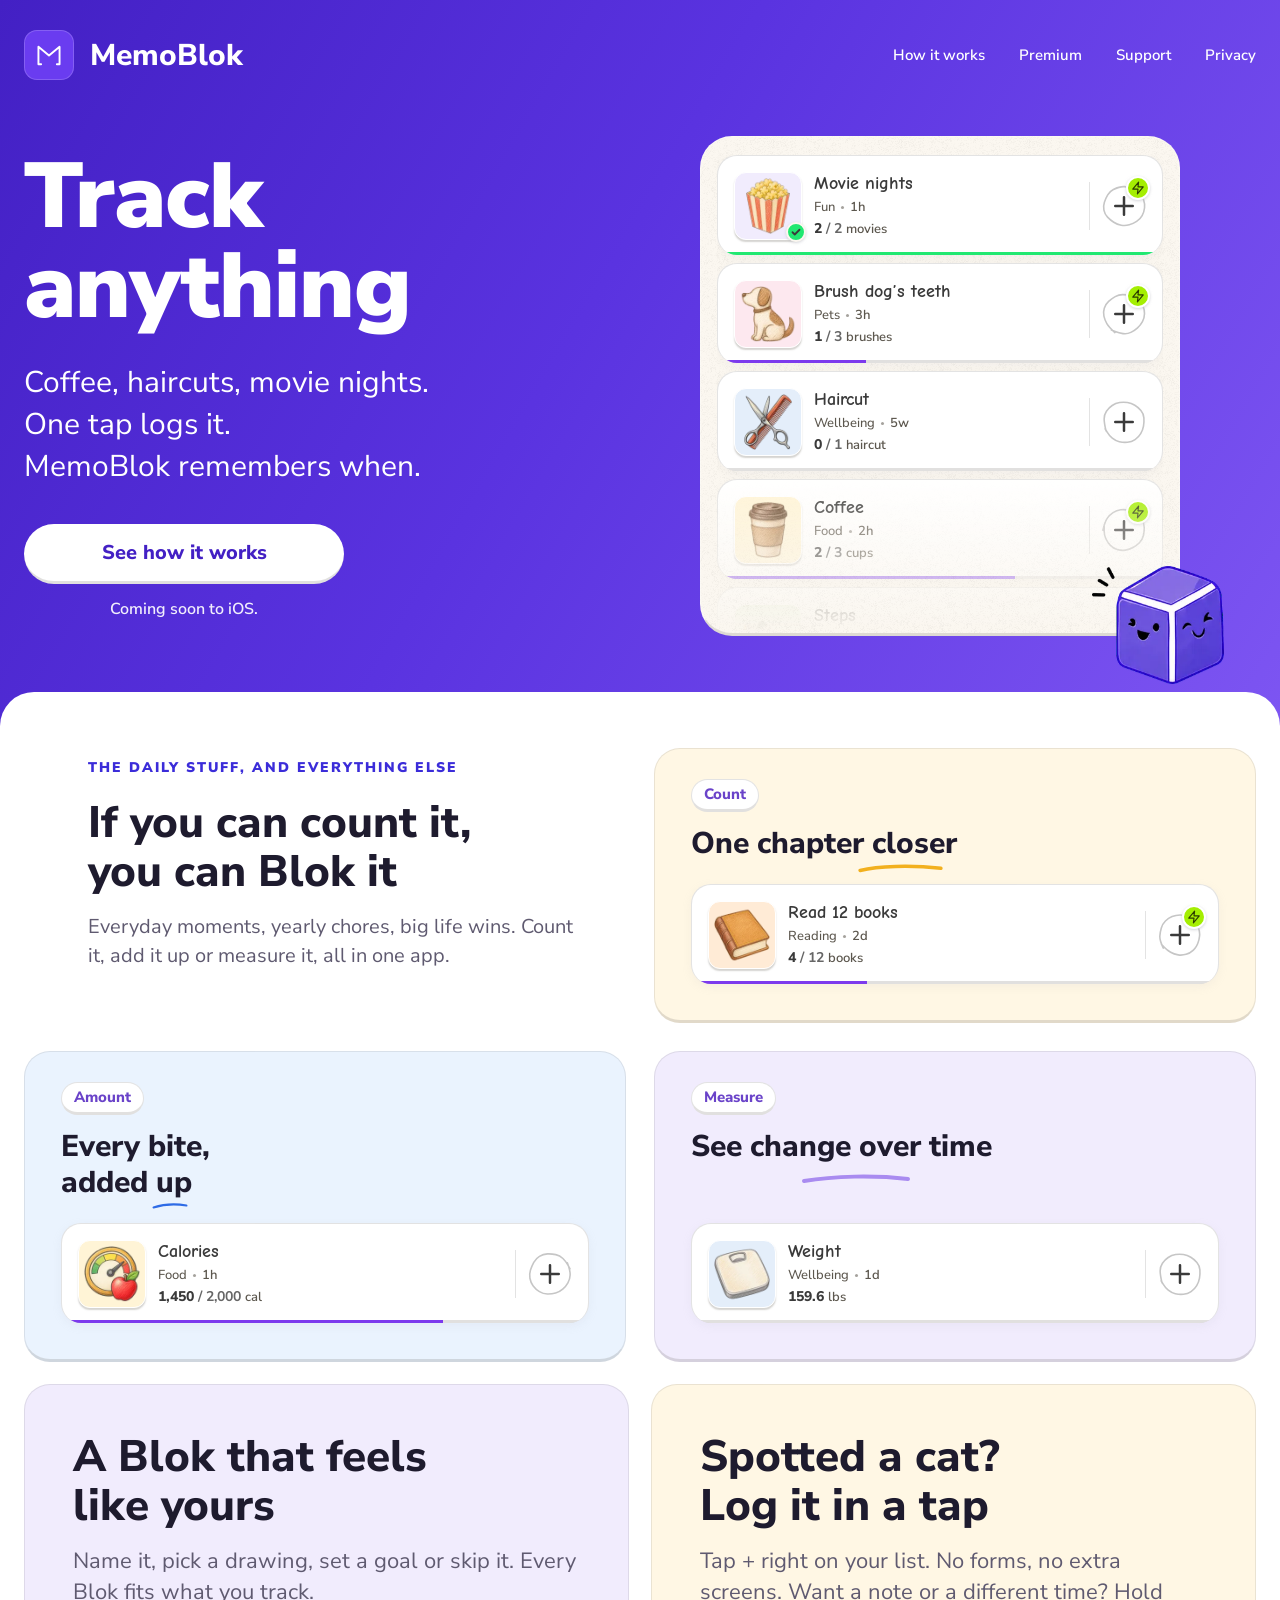
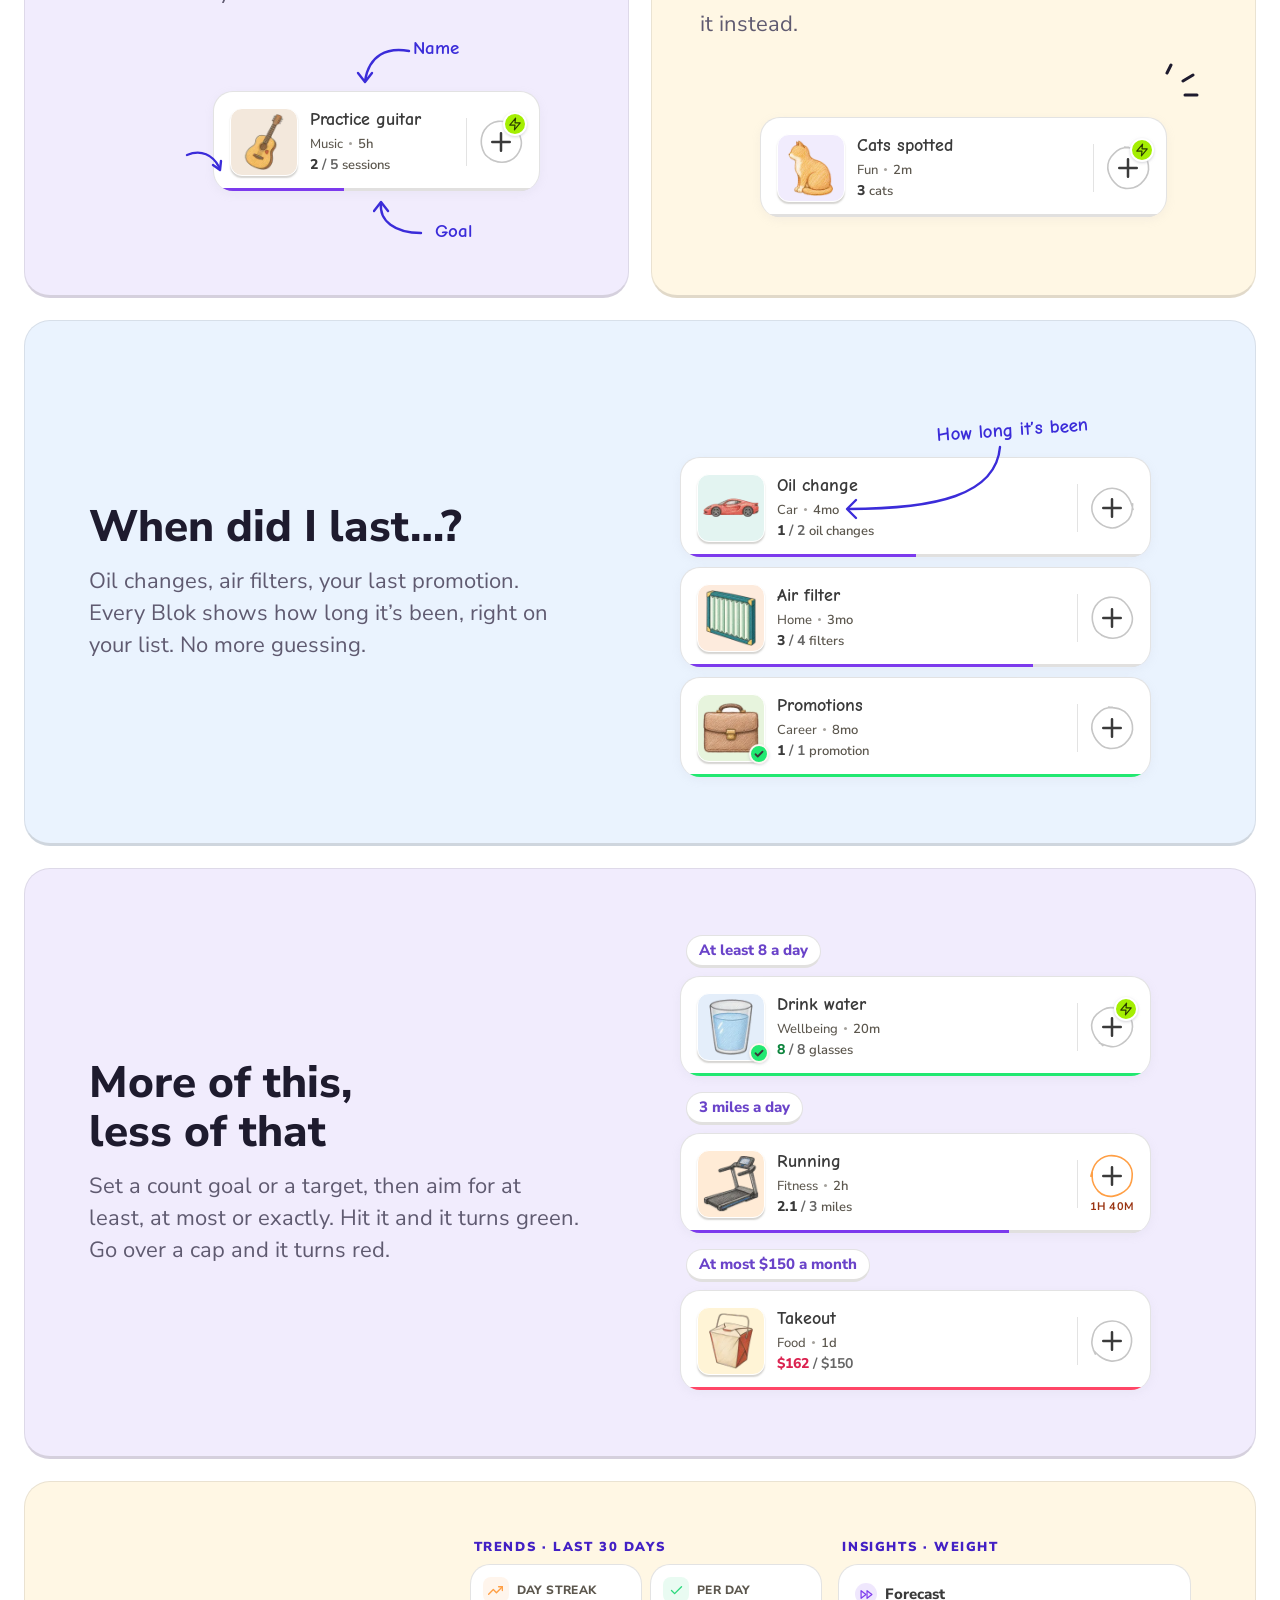
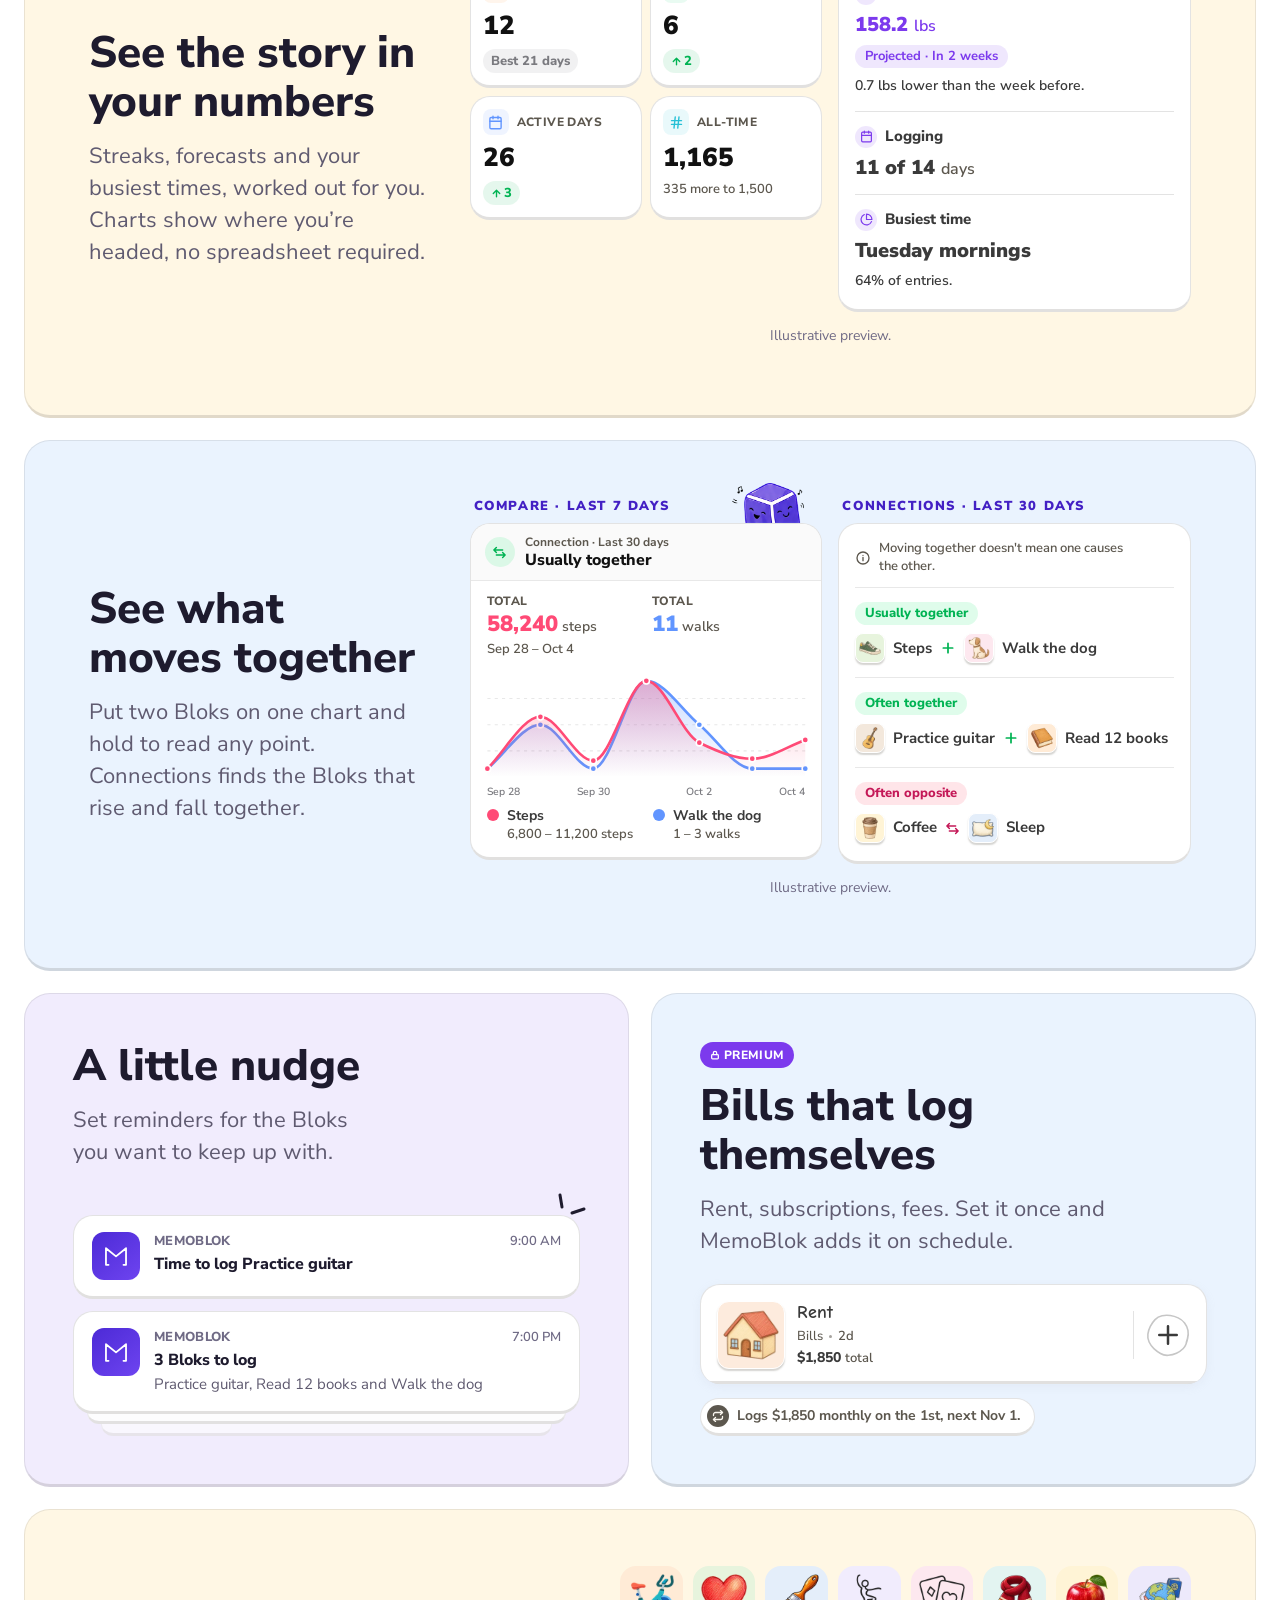
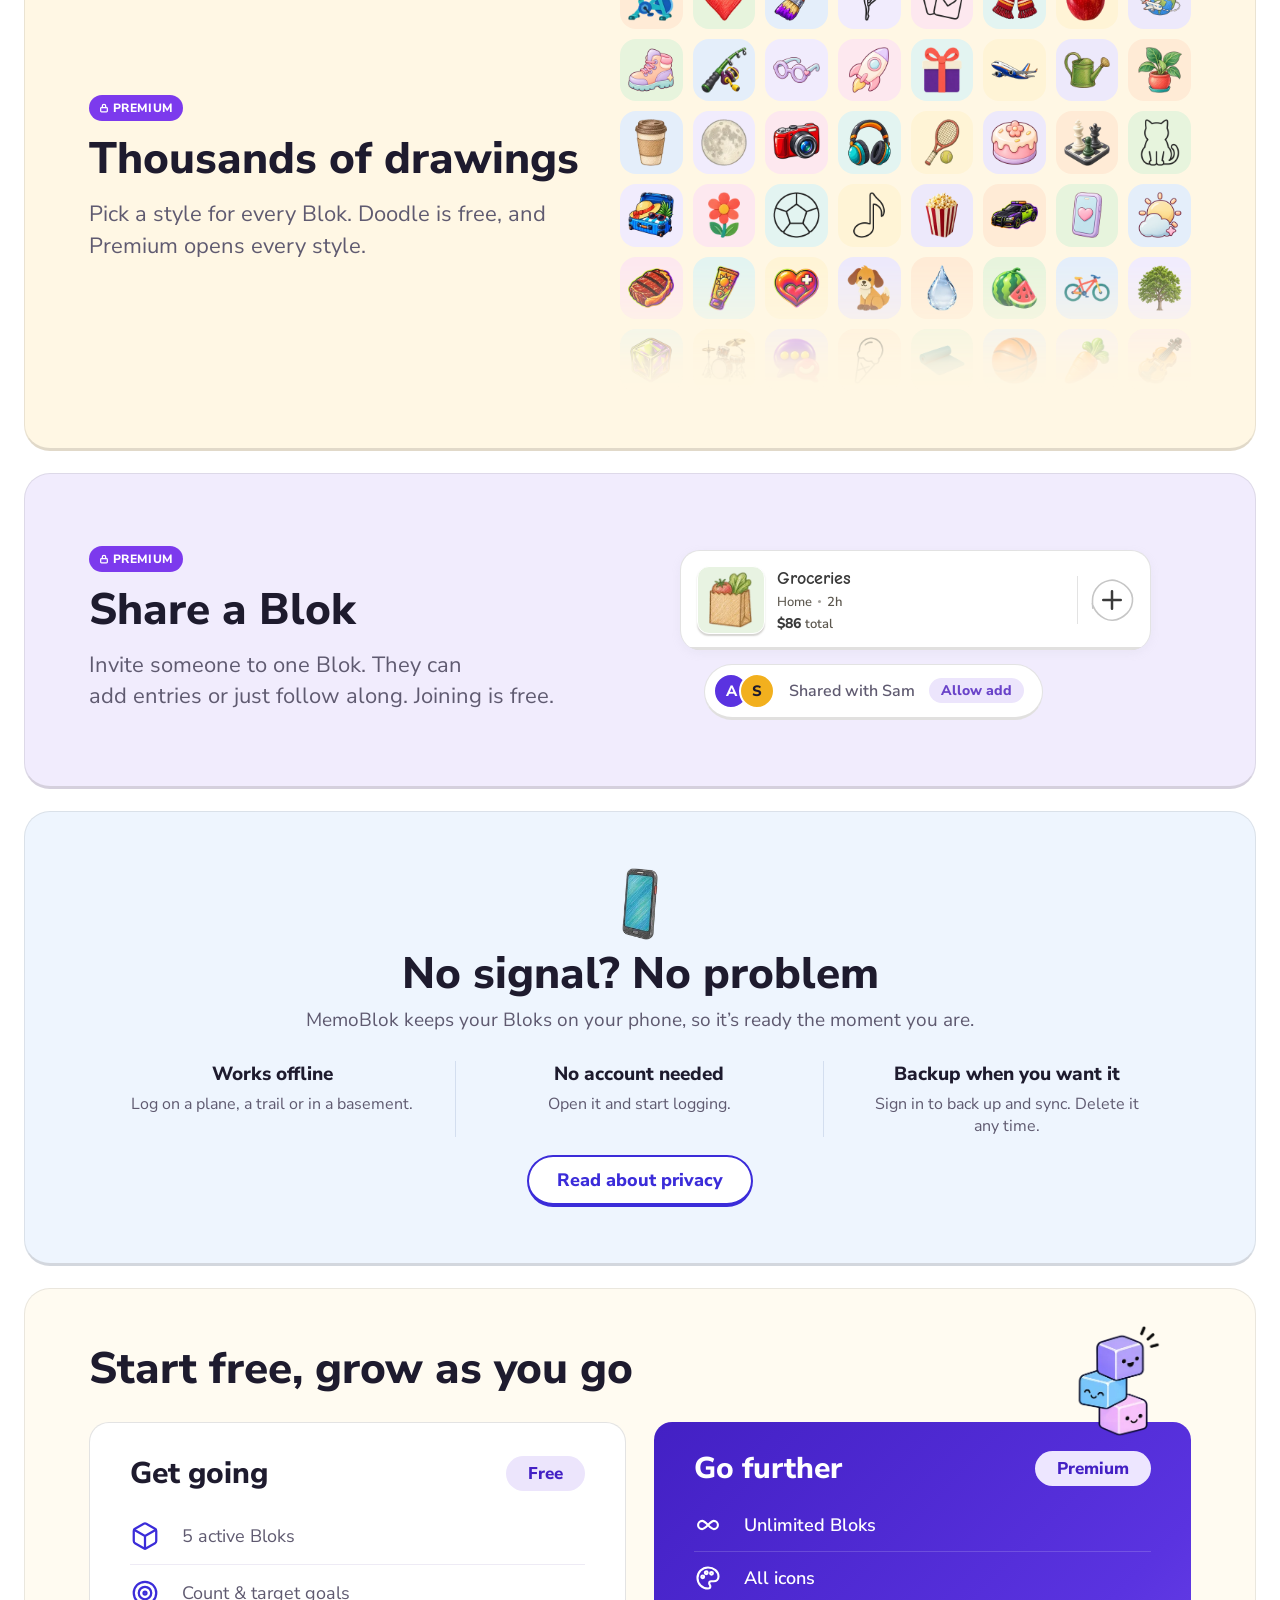
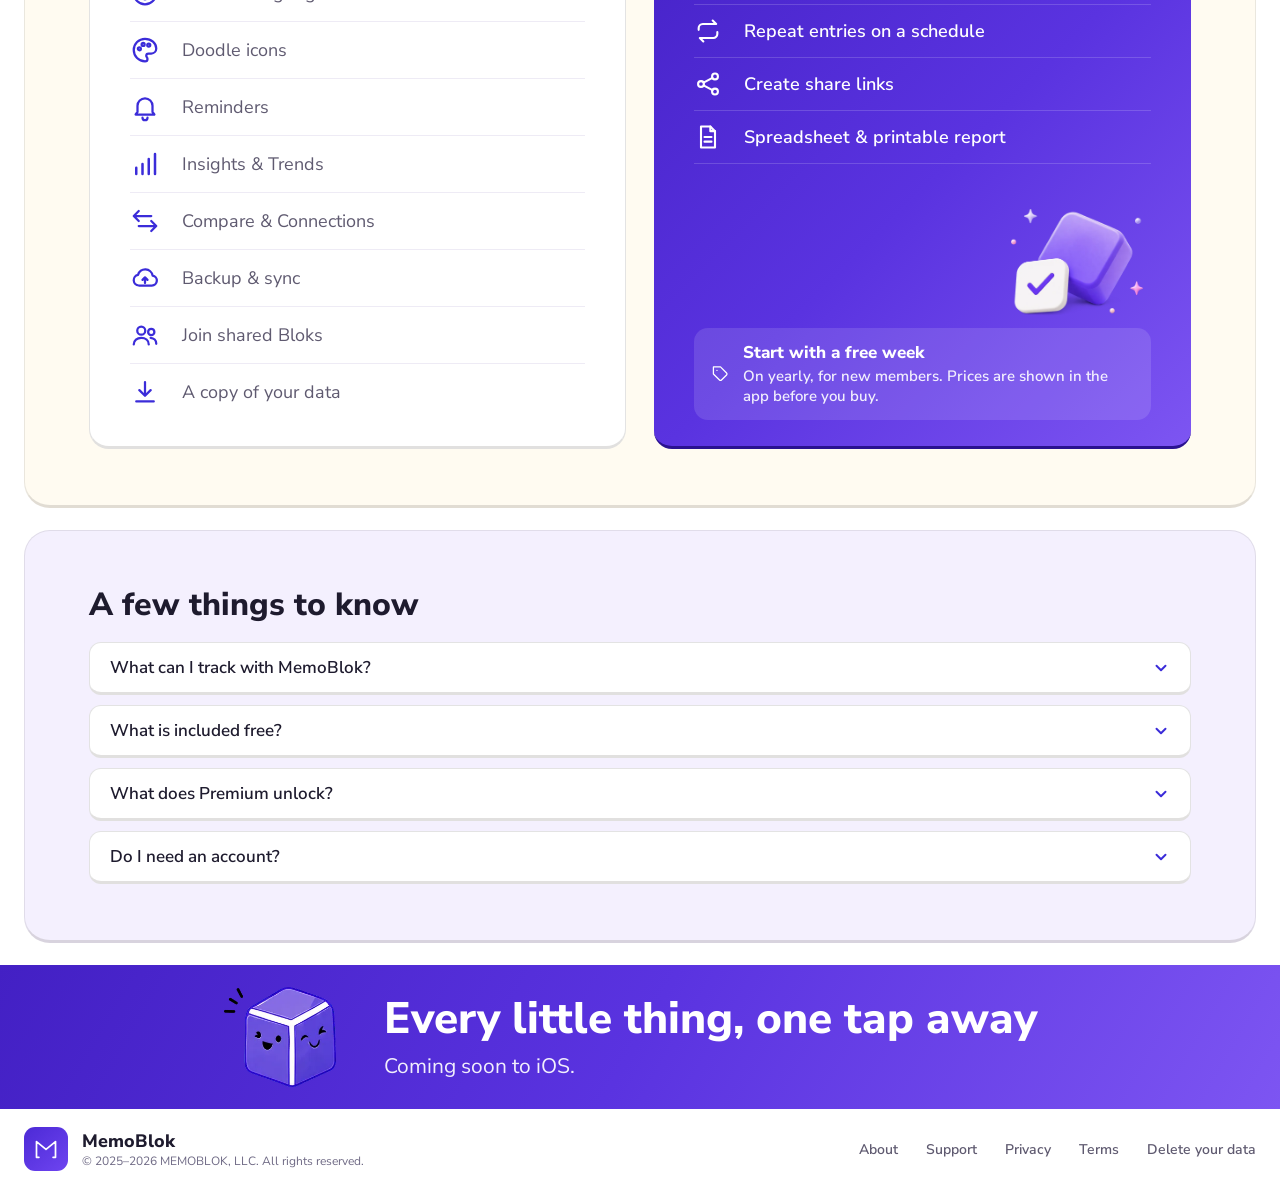
==== commit 5a8224a4: "Home: sell it as "Track anything", not a habit tracker Rewrites the home page around what sets MemoB" ====
--- a/index.html
+++ b/index.html
@@ -3,22 +3,22 @@
 <head>
   <meta charset="utf-8" />
   <meta name="viewport" content="width=device-width, initial-scale=1" />
-  <title>MemoBlok — Habit, spending and goal tracker for iPhone</title>
-  <meta name="description" content="MemoBlok tracks anything you count, add up or measure, with goals, reminders, insights and trends. Works offline. Free to start. Coming soon to iPhone." />
+  <title>MemoBlok — Track anything in a tap, for iPhone</title>
+  <meta name="description" content="Coffee, oil changes, haircuts, workouts and spending. MemoBlok logs anything in a tap, shows when you last did it, and turns it into insights and charts. Works offline. Free to start. Coming soon to iPhone." />
   <link rel="canonical" href="https://www.memoblok.com/" />
   <meta property="og:type" content="website" />
   <meta property="og:site_name" content="MemoBlok" />
-  <meta property="og:title" content="MemoBlok — Progress, your way" />
-  <meta property="og:description" content="Habits, spending, reading: make a Blok for what matters. Coming soon to iOS." />
+  <meta property="og:title" content="MemoBlok — Track anything" />
+  <meta property="og:description" content="Coffee, haircuts, movie nights. One tap logs it, and MemoBlok remembers when. Coming soon to iOS." />
   <meta property="og:image" content="https://www.memoblok.com/assets/img/og.png" />
   <meta property="og:image:width" content="1200" />
   <meta property="og:image:height" content="630" />
-  <meta property="og:image:alt" content="MemoBlok: Progress, your way. Habits, spending, reading, make a Blok for what matters." />
+  <meta property="og:image:alt" content="MemoBlok: Track anything. Coffee, haircuts, movie nights. One tap logs it. Coming soon to iOS." />
   <meta property="og:locale" content="en_US" />
   <meta property="og:url" content="https://www.memoblok.com/" />
   <meta name="twitter:card" content="summary_large_image" />
-  <meta name="twitter:title" content="MemoBlok — Progress, your way" />
-  <meta name="twitter:description" content="Habits, spending, reading: make a Blok for what matters. Coming soon to iOS." />
+  <meta name="twitter:title" content="MemoBlok — Track anything" />
+  <meta name="twitter:description" content="Coffee, haircuts, movie nights. One tap logs it, and MemoBlok remembers when. Coming soon to iOS." />
   <meta name="twitter:image" content="https://www.memoblok.com/assets/img/og.png" />
   <meta name="theme-color" content="#4320C4" />
   <link rel="icon" href="/assets/img/favicon.png" />
@@ -61,6 +61,14 @@
     "mainEntity": [
       {
         "@type": "Question",
+        "name": "What can I track with MemoBlok?",
+        "acceptedAnswer": {
+          "@type": "Answer",
+          "text": "Anything you can count, add up or measure, from things you do every day to things you do once a year. Log it as it happens, see how long it’s been since the last time, and get insights and charts for every Blok. It works offline, with no account needed."
+        }
+      },
+      {
+        "@type": "Question",
         "name": "What is included free?",
         "acceptedAnswer": {
           "@type": "Answer",
@@ -95,18 +103,18 @@
     <nav class="topnav" aria-label="Main">
       <a href="#top" class="brand"><span class="logo-tile"><img src="/assets/img/m-mark-white.svg" alt="" width="40" height="40" /></span><span class="brand-name">MemoBlok</span></a>
       <button class="nav-toggle" type="button" aria-expanded="false" aria-controls="nav-links" aria-label="Open menu"><svg width="26" height="20" viewBox="0 0 26 20" fill="none" stroke="#3B2CD9" stroke-width="2.4" stroke-linecap="round" aria-hidden="true"><path d="M2 2h22M2 10h22M2 18h22"/></svg></button>
-      <ul class="nav-links" id="nav-links"><li><a href="#how">How it&nbsp;works</a></li><li><a href="#premium">Premium</a></li><li><a href="/support.html">Support</a></li><li><a href="/privacy.html">Privacy</a></li></ul>
+      <ul class="nav-links" id="nav-links"><li><a href="#how">How it&nbsp;works</a></li><li><a href="#premium">Premium</a></li><li><a href="/support">Support</a></li><li><a href="/privacy">Privacy</a></li></ul>
     </nav>
       <div class="hero">
         <div class="hero-txt">
-          <h1>Progress,<br />your way</h1>
-          <p class="hero-sub">Habits, spending,&nbsp;reading—<br />make a&nbsp;Blok for what&nbsp;matters.</p>
+          <h1>Track<br />anything</h1>
+          <p class="hero-sub">Coffee, haircuts, movie&nbsp;nights.<br />One tap logs it.<br class="d-only" /> MemoBlok remembers&nbsp;when.</p>
           <a class="cta cta-light cta-lg hero-cta" href="#how">See how it&nbsp;works</a>
           <p class="hero-soon">Coming soon to&nbsp;iOS.</p>
         </div>
         <div class="hero-vis">
           <div class="glimpse-wrap">
-            <div class="glimpse"><div class="glimpse-list"><div class="blok"><div class="tile" style="background: #FDEBE4"><img src="/assets/img/icons/doodle/popcorn.webp" alt="" width="56" height="56" /><span class="done"><svg width="12" height="12" viewBox="0 0 24 24" fill="none" stroke="#3A3A3A" stroke-width="3.6" stroke-linecap="round" stroke-linejoin="round"><path d="M5 12.5l4.5 4.5L19 7.5"/></svg></span></div><div class="btxt"><div class="bt">Movie nights</div><div class="bm">Fun<span class="md"></span><span class="t">1h</span></div><div class="bv"><b>2</b> <span class="sl">/</span> <b>2</b><span class="u">movies</span></div></div><span class="sep"></span><span class="qa" aria-hidden="true"><svg width="44" height="44" viewBox="0 0 44 44" fill="none" style="position: absolute; left: 0; top: 0"><path d="M10.95 5.67 Q18.36 2.18 22.46 2.65 Q26.55 3.11 30.48 4.43 Q34.41 5.75 37.29 8.78 Q40.17 11.81 41.57 15.73 Q42.97 19.65 42.56 23.78 Q42.14 27.90 40.13 31.52 Q38.11 35.14 34.65 37.41 Q31.19 39.68 27.23 40.81 Q23.27 41.94 19.22 41.20 Q15.17 40.46 11.78 38.27 Q8.40 36.09 5.55 33.09 Q2.71 30.10 1.90 26.05 Q1.10 21.99 2.39 18.16 Q3.69 14.32 5.72 10.85 Q7.75 7.38 11.40 5.52 L15.05 3.67" stroke="#C6C6C6" stroke-width="1.6" stroke-linecap="round"/></svg><svg width="30" height="30" viewBox="0 0 24 24" fill="none" stroke="#3A3A3A" stroke-width="2" stroke-linecap="round" stroke-linejoin="round" style="position: relative"><path d="M12 5v14M5 12h14"/></svg><span class="zap"><svg width="14" height="14" viewBox="0 0 24 24" fill="none" stroke="#2B3B00" stroke-width="2" stroke-linecap="round" stroke-linejoin="round"><path d="M13 2 3 14h9l-1 8 10-12h-9l1-8z"/></svg></span></span><span class="lip"><i style="width: 100%; background: #21E871"></i></span></div><div class="blok"><div class="tile" style="background: #F3E8DC"><img src="/assets/img/icons/doodle/coffee.webp" alt="" width="56" height="56" /></div><div class="btxt"><div class="bt">Coffee</div><div class="bm">Food<span class="md"></span><span class="t">2h</span></div><div class="bv"><b>2</b> <span class="sl">/</span> <b>3</b><span class="u">cups</span></div></div><span class="sep"></span><span class="qa" aria-hidden="true"><svg width="44" height="44" viewBox="0 0 44 44" fill="none" style="position: absolute; left: 0; top: 0"><path d="M0.89 22.15 Q2.86 13.90 5.19 10.38 Q7.51 6.86 11.05 4.58 Q14.59 2.30 18.72 1.80 Q22.85 1.30 26.87 2.23 Q30.88 3.17 34.32 5.55 Q37.76 7.93 39.94 11.58 Q42.11 15.23 42.23 19.46 Q42.35 23.68 41.35 27.74 Q40.36 31.80 37.43 34.71 Q34.49 37.62 30.96 39.55 Q27.42 41.48 23.36 42.14 Q19.30 42.80 15.29 41.57 Q11.29 40.33 8.37 37.33 Q5.45 34.33 3.77 30.55 Q2.10 26.77 2.17 22.67 L2.25 18.57" stroke="#C6C6C6" stroke-width="1.6" stroke-linecap="round"/></svg><svg width="30" height="30" viewBox="0 0 24 24" fill="none" stroke="#3A3A3A" stroke-width="2" stroke-linecap="round" stroke-linejoin="round" style="position: relative"><path d="M12 5v14M5 12h14"/></svg><span class="zap"><svg width="14" height="14" viewBox="0 0 24 24" fill="none" stroke="#2B3B00" stroke-width="2" stroke-linecap="round" stroke-linejoin="round"><path d="M13 2 3 14h9l-1 8 10-12h-9l1-8z"/></svg></span></span><span class="lip"><i style="width: 67%; background: #7C3AED"></i></span></div><div class="blok"><div class="tile" style="background: #FDE8EF"><img src="/assets/img/icons/doodle/piggy-bank.webp" alt="" width="56" height="56" /></div><div class="btxt"><div class="bt">Savings jar</div><div class="bm">Money<span class="md"></span><span class="t">3d</span></div><div class="bv"><b>$420</b> <span class="sl">/</span> <b>$500</b></div></div><span class="sep"></span><span class="qa" aria-hidden="true"><svg width="44" height="44" viewBox="0 0 44 44" fill="none" style="position: absolute; left: 0; top: 0"><path d="M42.66 17.77 Q42.27 26.06 40.66 29.86 Q39.04 33.66 35.70 36.09 Q32.35 38.51 28.63 40.43 Q24.91 42.35 20.69 41.87 Q16.46 41.39 12.88 39.32 Q9.30 37.25 6.57 34.22 Q3.84 31.20 2.64 27.30 Q1.44 23.40 2.03 19.36 Q2.63 15.32 4.99 12.02 Q7.35 8.71 10.61 6.27 Q13.87 3.82 17.92 2.81 Q21.98 1.81 26.07 2.74 Q30.16 3.67 33.42 6.15 Q36.68 8.63 38.72 12.06 Q40.76 15.49 41.90 19.44 L43.05 23.39" stroke="#C6C6C6" stroke-width="1.6" stroke-linecap="round"/></svg><svg width="30" height="30" viewBox="0 0 24 24" fill="none" stroke="#3A3A3A" stroke-width="2" stroke-linecap="round" stroke-linejoin="round" style="position: relative"><path d="M12 5v14M5 12h14"/></svg></span><span class="lip"><i style="width: 84%; background: #7C3AED"></i></span></div><div class="blok"><div class="tile" style="background: #E4EEFA"><img src="/assets/img/icons/doodle/sleep.webp" alt="" width="56" height="56" /></div><div class="btxt"><div class="bt">Sleep</div><div class="bm">Health<span class="md"></span><span class="t">8h</span></div><div class="bv"><b>7.5</b><span class="u">hours</span></div></div><span class="sep"></span><span class="qa" aria-hidden="true"><svg width="44" height="44" viewBox="0 0 44 44" fill="none" style="position: absolute; left: 0; top: 0"><path d="M12.89 40.57 Q6.87 34.98 4.85 31.55 Q2.82 28.13 1.91 24.14 Q1.00 20.15 2.29 16.18 Q3.59 12.22 6.61 9.39 Q9.63 6.56 13.21 4.59 Q16.79 2.62 20.87 2.66 Q24.96 2.70 28.94 3.70 Q32.92 4.69 36.11 7.38 Q39.29 10.07 40.93 13.89 Q42.57 17.71 42.50 21.84 Q42.43 25.98 40.46 29.56 Q38.49 33.14 35.55 35.87 Q32.60 38.61 28.87 40.39 Q25.14 42.18 21.04 41.59 Q16.95 41.00 13.16 39.48 L9.38 37.96" stroke="#C6C6C6" stroke-width="1.6" stroke-linecap="round"/></svg><svg width="30" height="30" viewBox="0 0 24 24" fill="none" stroke="#3A3A3A" stroke-width="2" stroke-linecap="round" stroke-linejoin="round" style="position: relative"><path d="M12 5v14M5 12h14"/></svg></span><span class="lip"></span></div><div class="blok d-only"><div class="tile" style="background: #E7F4DD"><img src="/assets/img/icons/doodle/shoe.webp" alt="" width="56" height="56" /></div><div class="btxt"><div class="bt">Steps</div><div class="bm">Health<span class="md"></span><span class="t">1h</span></div><div class="bv"><b>8,240</b> <span class="sl">/</span> <b>10,000</b><span class="u">steps</span></div></div><span class="sep"></span><span class="qa" aria-hidden="true"><svg width="44" height="44" viewBox="0 0 44 44" fill="none" style="position: absolute; left: 0; top: 0"><path d="M13.34 3.56 Q21.15 1.61 25.31 1.79 Q29.47 1.97 33.01 4.34 Q36.55 6.70 38.40 10.47 Q40.26 14.24 41.65 18.21 Q43.05 22.19 41.80 26.22 Q40.55 30.25 38.13 33.51 Q35.71 36.77 32.36 39.02 Q29.00 41.27 24.98 42.24 Q20.96 43.21 16.94 42.05 Q12.91 40.89 9.55 38.35 Q6.19 35.80 4.42 31.99 Q2.65 28.17 1.90 24.01 Q1.16 19.86 2.38 15.77 Q3.59 11.69 6.41 8.56 Q9.22 5.43 12.94 3.61 L16.67 1.79" stroke="#C6C6C6" stroke-width="1.6" stroke-linecap="round"/></svg><svg width="30" height="30" viewBox="0 0 24 24" fill="none" stroke="#3A3A3A" stroke-width="2" stroke-linecap="round" stroke-linejoin="round" style="position: relative"><path d="M12 5v14M5 12h14"/></svg></span><span class="lip"><i style="width: 82%; background: #7C3AED"></i></span></div></div></div>
+            <div class="glimpse"><div class="glimpse-list"><div class="blok"><div class="tile" style="background: #F1ECFD"><img src="/assets/img/icons/doodle/popcorn.webp" alt="" width="56" height="56" /><span class="done"><svg width="12" height="12" viewBox="0 0 24 24" fill="none" stroke="#3A3A3A" stroke-width="3.6" stroke-linecap="round" stroke-linejoin="round"><path d="M5 12.5l4.5 4.5L19 7.5"/></svg></span></div><div class="btxt"><div class="bt">Movie nights</div><div class="bm">Fun<span class="md"></span><span class="t">1h</span></div><div class="bv"><b>2</b> <span class="sl">/</span> <b>2</b><span class="u">movies</span></div></div><span class="sep"></span><span class="qa" aria-hidden="true"><svg width="44" height="44" viewBox="0 0 44 44" fill="none" style="position: absolute; left: 0; top: 0"><path d="M10.95 5.67 Q18.36 2.18 22.46 2.65 Q26.55 3.11 30.48 4.43 Q34.41 5.75 37.29 8.78 Q40.17 11.81 41.57 15.73 Q42.97 19.65 42.56 23.78 Q42.14 27.90 40.13 31.52 Q38.11 35.14 34.65 37.41 Q31.19 39.68 27.23 40.81 Q23.27 41.94 19.22 41.20 Q15.17 40.46 11.78 38.27 Q8.40 36.09 5.55 33.09 Q2.71 30.10 1.90 26.05 Q1.10 21.99 2.39 18.16 Q3.69 14.32 5.72 10.85 Q7.75 7.38 11.40 5.52 L15.05 3.67" stroke="#C6C6C6" stroke-width="1.6" stroke-linecap="round"/></svg><svg width="30" height="30" viewBox="0 0 24 24" fill="none" stroke="#3A3A3A" stroke-width="2" stroke-linecap="round" stroke-linejoin="round" style="position: relative"><path d="M12 5v14M5 12h14"/></svg><span class="zap"><svg width="14" height="14" viewBox="0 0 24 24" fill="none" stroke="#2B3B00" stroke-width="2" stroke-linecap="round" stroke-linejoin="round"><path d="M13 2 3 14h9l-1 8 10-12h-9l1-8z"/></svg></span></span><span class="lip"><i style="width: 100%; background: #21E871"></i></span></div><div class="blok"><div class="tile" style="background: #FDE8EF"><img src="/assets/img/icons/doodle/dog.webp" alt="" width="56" height="56" /></div><div class="btxt"><div class="bt">Brush dog’s teeth</div><div class="bm">Pets<span class="md"></span><span class="t">3h</span></div><div class="bv"><b>1</b> <span class="sl">/</span> <b>3</b><span class="u">brushes</span></div></div><span class="sep"></span><span class="qa" aria-hidden="true"><svg width="44" height="44" viewBox="0 0 44 44" fill="none" style="position: absolute; left: 0; top: 0"><path d="M12.89 40.57 Q6.87 34.98 4.85 31.55 Q2.82 28.13 1.91 24.14 Q1.00 20.15 2.29 16.18 Q3.59 12.22 6.61 9.39 Q9.63 6.56 13.21 4.59 Q16.79 2.62 20.87 2.66 Q24.96 2.70 28.94 3.70 Q32.92 4.69 36.11 7.38 Q39.29 10.07 40.93 13.89 Q42.57 17.71 42.50 21.84 Q42.43 25.98 40.46 29.56 Q38.49 33.14 35.55 35.87 Q32.60 38.61 28.87 40.39 Q25.14 42.18 21.04 41.59 Q16.95 41.00 13.16 39.48 L9.38 37.96" stroke="#C6C6C6" stroke-width="1.6" stroke-linecap="round"/></svg><svg width="30" height="30" viewBox="0 0 24 24" fill="none" stroke="#3A3A3A" stroke-width="2" stroke-linecap="round" stroke-linejoin="round" style="position: relative"><path d="M12 5v14M5 12h14"/></svg><span class="zap"><svg width="14" height="14" viewBox="0 0 24 24" fill="none" stroke="#2B3B00" stroke-width="2" stroke-linecap="round" stroke-linejoin="round"><path d="M13 2 3 14h9l-1 8 10-12h-9l1-8z"/></svg></span></span><span class="lip"><i style="width: 33.3%; background: #7C3AED"></i></span></div><div class="blok"><div class="tile" style="background: #E4EEFA"><img src="/assets/img/icons/doodle/haircut.webp" alt="" width="56" height="56" /></div><div class="btxt"><div class="bt">Haircut</div><div class="bm">Wellbeing<span class="md"></span><span class="t">5w</span></div><div class="bv"><b>0</b> <span class="sl">/</span> <b>1</b><span class="u">haircut</span></div></div><span class="sep"></span><span class="qa" aria-hidden="true"><svg width="44" height="44" viewBox="0 0 44 44" fill="none" style="position: absolute; left: 0; top: 0"><path d="M4.03 30.83 Q2.16 23.09 2.14 18.93 Q2.11 14.78 4.44 11.28 Q6.77 7.78 10.19 5.49 Q13.60 3.19 17.58 2.54 Q21.55 1.90 25.46 2.57 Q29.37 3.23 32.80 5.29 Q36.24 7.35 38.91 10.54 Q41.58 13.72 41.89 17.88 Q42.20 22.04 41.50 26.06 Q40.81 30.07 38.71 33.67 Q36.61 37.27 33.08 39.56 Q29.55 41.85 25.43 42.25 Q21.30 42.65 17.34 41.71 Q13.38 40.78 10.29 38.20 Q7.19 35.61 5.16 32.18 L3.13 28.74" stroke="#C6C6C6" stroke-width="1.6" stroke-linecap="round"/></svg><svg width="30" height="30" viewBox="0 0 24 24" fill="none" stroke="#3A3A3A" stroke-width="2" stroke-linecap="round" stroke-linejoin="round" style="position: relative"><path d="M12 5v14M5 12h14"/></svg></span><span class="lip"></span></div><div class="blok"><div class="tile" style="background: #FFF4D6"><img src="/assets/img/icons/doodle/coffee.webp" alt="" width="56" height="56" /></div><div class="btxt"><div class="bt">Coffee</div><div class="bm">Food<span class="md"></span><span class="t">2h</span></div><div class="bv"><b>2</b> <span class="sl">/</span> <b>3</b><span class="u">cups</span></div></div><span class="sep"></span><span class="qa" aria-hidden="true"><svg width="44" height="44" viewBox="0 0 44 44" fill="none" style="position: absolute; left: 0; top: 0"><path d="M0.89 22.15 Q2.86 13.90 5.19 10.38 Q7.51 6.86 11.05 4.58 Q14.59 2.30 18.72 1.80 Q22.85 1.30 26.87 2.23 Q30.88 3.17 34.32 5.55 Q37.76 7.93 39.94 11.58 Q42.11 15.23 42.23 19.46 Q42.35 23.68 41.35 27.74 Q40.36 31.80 37.43 34.71 Q34.49 37.62 30.96 39.55 Q27.42 41.48 23.36 42.14 Q19.30 42.80 15.29 41.57 Q11.29 40.33 8.37 37.33 Q5.45 34.33 3.77 30.55 Q2.10 26.77 2.17 22.67 L2.25 18.57" stroke="#C6C6C6" stroke-width="1.6" stroke-linecap="round"/></svg><svg width="30" height="30" viewBox="0 0 24 24" fill="none" stroke="#3A3A3A" stroke-width="2" stroke-linecap="round" stroke-linejoin="round" style="position: relative"><path d="M12 5v14M5 12h14"/></svg><span class="zap"><svg width="14" height="14" viewBox="0 0 24 24" fill="none" stroke="#2B3B00" stroke-width="2" stroke-linecap="round" stroke-linejoin="round"><path d="M13 2 3 14h9l-1 8 10-12h-9l1-8z"/></svg></span></span><span class="lip"><i style="width: 67%; background: #7C3AED"></i></span></div><div class="blok d-only"><div class="tile" style="background: #E7F4DD"><img src="/assets/img/icons/doodle/shoe.webp" alt="" width="56" height="56" /></div><div class="btxt"><div class="bt">Steps</div><div class="bm">Health<span class="md"></span><span class="t">1h</span></div><div class="bv"><b>8,240</b> <span class="sl">/</span> <b>10,000</b><span class="u">steps</span></div></div><span class="sep"></span><span class="qa" aria-hidden="true"><svg width="44" height="44" viewBox="0 0 44 44" fill="none" style="position: absolute; left: 0; top: 0"><path d="M13.34 3.56 Q21.15 1.61 25.31 1.79 Q29.47 1.97 33.01 4.34 Q36.55 6.70 38.40 10.47 Q40.26 14.24 41.65 18.21 Q43.05 22.19 41.80 26.22 Q40.55 30.25 38.13 33.51 Q35.71 36.77 32.36 39.02 Q29.00 41.27 24.98 42.24 Q20.96 43.21 16.94 42.05 Q12.91 40.89 9.55 38.35 Q6.19 35.80 4.42 31.99 Q2.65 28.17 1.90 24.01 Q1.16 19.86 2.38 15.77 Q3.59 11.69 6.41 8.56 Q9.22 5.43 12.94 3.61 L16.67 1.79" stroke="#C6C6C6" stroke-width="1.6" stroke-linecap="round"/></svg><svg width="30" height="30" viewBox="0 0 24 24" fill="none" stroke="#3A3A3A" stroke-width="2" stroke-linecap="round" stroke-linejoin="round" style="position: relative"><path d="M12 5v14M5 12h14"/></svg></span><span class="lip"><i style="width: 82%; background: #7C3AED"></i></span></div></div></div>
             <img class="hero-mascot" src="/assets/img/mascot.webp" alt="" width="132" height="118" />
           </div>
         </div>
@@ -118,9 +126,9 @@
     <div class="wrap">
       <section class="poss" id="possibilities">
         <div class="poss-txt">
-          <p class="poss-eyebrow">ONE APP, INFINITE&nbsp;POSSIBILITIES</p>
-          <h2 class="h2">What matters to&nbsp;you?<br />Make it a&nbsp;Blok</h2>
-          <p class="sub">A&nbsp;reading goal. Your next&nbsp;trip.<br class="m-only" /> A&nbsp;value you want to&nbsp;follow.</p>
+          <p class="poss-eyebrow">THE DAILY STUFF, AND EVERYTHING&nbsp;ELSE</p>
+          <h2 class="h2">If you can count&nbsp;it,<br />you can Blok&nbsp;it</h2>
+          <p class="sub">Everyday moments, yearly chores, big life wins. Count it, add it up or measure it, all in one&nbsp;app.</p>
         </div>
         <div class="poss-card" style="background: #FFF7E4">
           <span class="chip">Count</span>
@@ -129,8 +137,8 @@
         </div>
         <div class="poss-card" style="background: #EAF3FE">
           <span class="chip">Amount</span>
-          <h3 class="card-h">Your next&nbsp;adventure,<br />accounted <span class="ul">for<svg class="d-only" width="70" height="14" viewBox="0 0 70 14" fill="none" style="position: absolute; left: -10px; bottom: -12px"><path d="M3 10c18-6 40-8 64-4" stroke="#2E6BE6" stroke-width="4" stroke-linecap="round"/></svg><svg class="m-only" width="50" height="10" viewBox="0 0 64 12" fill="none" style="position: absolute; left: -6px; bottom: -8px"><path d="M3 9c16-6 36-7 58-3" stroke="#2E6BE6" stroke-width="4" stroke-linecap="round"/></svg></span></h3>
-          <div class="blok"><div class="tile" style="background: #E7F4DD"><img src="/assets/img/icons/doodle/money.webp" alt="" width="56" height="56" /></div><div class="btxt"><div class="bt">Trip spending</div><div class="bm">Finance<span class="md"></span><span class="t">1d</span></div><div class="bv"><b>$240</b><span class="u">total</span></div></div><span class="sep"></span><span class="qa" aria-hidden="true"><svg width="44" height="44" viewBox="0 0 44 44" fill="none" style="position: absolute; left: 0; top: 0"><path d="M39.34 10.81 Q42.29 18.72 42.14 22.94 Q41.98 27.17 39.91 30.81 Q37.85 34.45 34.73 37.17 Q31.60 39.90 27.61 41.03 Q23.62 42.16 19.38 42.04 Q15.13 41.93 11.46 39.67 Q7.80 37.41 5.21 33.95 Q2.62 30.50 1.92 26.25 Q1.23 22.00 2.49 18.00 Q3.75 14.00 5.77 10.30 Q7.79 6.59 11.45 4.34 Q15.12 2.10 19.37 1.90 Q23.61 1.70 27.75 2.62 Q31.89 3.54 34.91 6.51 Q37.94 9.47 39.98 13.14 L42.03 16.82" stroke="#C6C6C6" stroke-width="1.6" stroke-linecap="round"/></svg><svg width="30" height="30" viewBox="0 0 24 24" fill="none" stroke="#3A3A3A" stroke-width="2" stroke-linecap="round" stroke-linejoin="round" style="position: relative"><path d="M12 5v14M5 12h14"/></svg></span><span class="lip"></span></div>
+          <h3 class="card-h">Every bite,<br />added <span class="ul">up<svg class="d-only" width="70" height="14" viewBox="0 0 70 14" fill="none" style="position: absolute; left: -4px; bottom: -12px"><path d="M3 10c18-6 40-8 64-4" stroke="#2E6BE6" stroke-width="4" stroke-linecap="round"/></svg><svg class="m-only" width="50" height="10" viewBox="0 0 64 12" fill="none" style="position: absolute; left: -2px; bottom: -8px"><path d="M3 9c16-6 36-7 58-3" stroke="#2E6BE6" stroke-width="4" stroke-linecap="round"/></svg></span></h3>
+          <div class="blok"><div class="tile" style="background: #FFF4D6"><img src="/assets/img/icons/doodle/calories.webp" alt="" width="56" height="56" /></div><div class="btxt"><div class="bt">Calories</div><div class="bm">Food<span class="md"></span><span class="t">1h</span></div><div class="bv"><b>1,450</b> <span class="sl">/</span> <b>2,000</b><span class="u">cal</span></div></div><span class="sep"></span><span class="qa" aria-hidden="true"><svg width="44" height="44" viewBox="0 0 44 44" fill="none" style="position: absolute; left: 0; top: 0"><path d="M39.34 10.81 Q42.29 18.72 42.14 22.94 Q41.98 27.17 39.91 30.81 Q37.85 34.45 34.73 37.17 Q31.60 39.90 27.61 41.03 Q23.62 42.16 19.38 42.04 Q15.13 41.93 11.46 39.67 Q7.80 37.41 5.21 33.95 Q2.62 30.50 1.92 26.25 Q1.23 22.00 2.49 18.00 Q3.75 14.00 5.77 10.30 Q7.79 6.59 11.45 4.34 Q15.12 2.10 19.37 1.90 Q23.61 1.70 27.75 2.62 Q31.89 3.54 34.91 6.51 Q37.94 9.47 39.98 13.14 L42.03 16.82" stroke="#C6C6C6" stroke-width="1.6" stroke-linecap="round"/></svg><svg width="30" height="30" viewBox="0 0 24 24" fill="none" stroke="#3A3A3A" stroke-width="2" stroke-linecap="round" stroke-linejoin="round" style="position: relative"><path d="M12 5v14M5 12h14"/></svg></span><span class="lip"><i style="width: 72.5%; background: #7C3AED"></i></span></div>
         </div>
         <div class="poss-card" style="background: #F1ECFD">
           <span class="chip">Measure</span>
@@ -139,77 +147,73 @@
         </div>
       </section>
       <div class="how" id="how">
-        <section class="band" style="background: #F1ECFD">
-          <div class="txt">
-            <h2 class="h2"><span class="d-only">A&nbsp;Blok that&nbsp;feels<br />like yours</span><span class="m-only">A&nbsp;Blok&nbsp;that<br />feels like&nbsp;yours</span></h2>
-            <p class="sub">Customize your Bloks to&nbsp;fit<br />what you&nbsp;track.</p>
-          </div>
-          <div class="vis vis-annot">
-            <span class="hand d-only" style="left: 340px; top: 4px">Name</span>
-            <svg class="d-only" width="60" height="46" viewBox="0 0 60 46" fill="none" style="position: absolute; left: 280px; top: 6px"><path d="M56 10C34 6 16 14 12 40" stroke-width="2.4" stroke="#3B2CD9" stroke-linecap="round"/><path d="M5 32l7 9 7-9" stroke-width="2.4" stroke="#3B2CD9" stroke-linecap="round" stroke-linejoin="round"/></svg>
-            <span class="hand d-only" style="left: 0; top: 112px; transform: rotate(-8deg)">Doodle icon</span>
-            <svg class="d-only" width="40" height="26" viewBox="0 0 40 26" fill="none" style="position: absolute; left: 112px; top: 112px"><path d="M2 8c14-6 26 0 32 12" stroke-width="2.4" stroke="#3B2CD9" stroke-linecap="round"/><path d="M28 18l7 5 1-9" stroke-width="2.4" stroke="#3B2CD9" stroke-linecap="round" stroke-linejoin="round"/></svg>
-            <span class="hand m-only" style="left: 0; top: 20px; transform: rotate(-10deg)">Doodle icon</span>
-            <svg class="m-only" width="30" height="44" viewBox="0 0 30 44" fill="none" style="position: absolute; left: 50px; top: 38px"><path d="M14 2c8 12 4 26-4 38" stroke-width="2.2" stroke="#3B2CD9" stroke-linecap="round"/><path d="M4 32l6 9 7-7" stroke-width="2.2" stroke="#3B2CD9" stroke-linecap="round" stroke-linejoin="round"/></svg>
-            <span class="hand m-only" style="left: 162px; top: 6px">Name</span>
-            <svg class="m-only" width="46" height="44" viewBox="0 0 46 44" fill="none" style="position: absolute; left: 116px; top: 10px"><path d="M44 6C24 4 12 16 10 38" stroke-width="2.2" stroke="#3B2CD9" stroke-linecap="round"/><path d="M3 30l7 9 7-8" stroke-width="2.2" stroke="#3B2CD9" stroke-linecap="round" stroke-linejoin="round"/></svg>
-            <div class="blok"><div class="tile" style="background: #F3E8DC"><img src="/assets/img/icons/doodle/guitar.webp" alt="" width="56" height="56" /></div><div class="btxt"><div class="bt">Practice guitar</div><div class="bm">Music<span class="md"></span><span class="t">5h</span></div><div class="bv"><b>2</b> <span class="sl">/</span> <b>5</b><span class="u">sessions</span></div></div><span class="sep"></span><span class="qa" aria-hidden="true"><svg width="44" height="44" viewBox="0 0 44 44" fill="none" style="position: absolute; left: 0; top: 0"><path d="M14.73 40.73 Q7.53 36.85 5.42 33.30 Q3.32 29.74 2.64 25.72 Q1.95 21.70 2.58 17.62 Q3.20 13.54 5.48 10.02 Q7.76 6.50 11.30 4.17 Q14.84 1.85 19.04 1.40 Q23.23 0.96 27.29 2.02 Q31.34 3.08 34.26 6.03 Q37.18 8.98 39.26 12.47 Q41.34 15.96 42.12 20.08 Q42.90 24.21 41.56 28.23 Q40.22 32.25 37.59 35.58 Q34.96 38.91 31.09 40.54 Q27.21 42.16 23.10 42.27 Q18.99 42.38 15.26 40.78 L11.52 39.18" stroke="#C6C6C6" stroke-width="1.6" stroke-linecap="round"/></svg><svg width="30" height="30" viewBox="0 0 24 24" fill="none" stroke="#3A3A3A" stroke-width="2" stroke-linecap="round" stroke-linejoin="round" style="position: relative"><path d="M12 5v14M5 12h14"/></svg><span class="zap"><svg width="14" height="14" viewBox="0 0 24 24" fill="none" stroke="#2B3B00" stroke-width="2" stroke-linecap="round" stroke-linejoin="round"><path d="M13 2 3 14h9l-1 8 10-12h-9l1-8z"/></svg></span></span><span class="lip"><i style="width: 40%; background: #7C3AED"></i></span></div>
-            <svg class="d-only" width="56" height="40" viewBox="0 0 56 40" fill="none" style="position: absolute; left: 300px; bottom: 8px"><path d="M8 4c-2 18 14 30 40 30" stroke-width="2.4" stroke="#3B2CD9" stroke-linecap="round"/><path d="M1 12l7-9 7 9" stroke-width="2.4" stroke="#3B2CD9" stroke-linecap="round" stroke-linejoin="round"/></svg>
-            <span class="hand d-only" style="left: 362px; bottom: 6px">Goal</span>
-            <svg class="m-only" width="50" height="36" viewBox="0 0 50 36" fill="none" style="position: absolute; left: 150px; bottom: 8px"><path d="M6 3c-2 16 12 26 38 26" stroke-width="2.2" stroke="#3B2CD9" stroke-linecap="round"/><path d="M0 10l6-8 7 8" stroke-width="2.2" stroke="#3B2CD9" stroke-linecap="round" stroke-linejoin="round"/></svg>
-            <span class="hand m-only" style="left: 204px; bottom: 6px">Goal</span>
-          </div>
-        </section>
-
-        <section class="band" style="background: #EAF3FE">
-          <div class="txt">
-            <span class="pbadge"><svg width="10" height="10" viewBox="0 0 24 24" fill="none" stroke="#FFFFFF" stroke-width="3" stroke-linecap="round" stroke-linejoin="round"><rect x="4" y="11" width="16" height="10" rx="2"/><path d="M8 11V7a4 4 0 0 1 8 0v4"/></svg>Premium</span>
-            <h2 class="h2">Thousands of&nbsp;drawings</h2>
-            <p class="sub">Pick a style for every Blok. Doodle is free, and Premium opens every&nbsp;style.</p>
-          </div>
-          <div class="vis vis-collage"><div class="collage"><span class="ct d0 m0"><img src="/assets/img/icons/papercut/exercise-bike.webp" alt="" width="96" height="96" loading="lazy" decoding="async" /></span><span class="ct d1 m1"><img src="/assets/img/icons/doodle/heart.webp" alt="" width="96" height="96" loading="lazy" decoding="async" /></span><span class="ct d2 m2"><img src="/assets/img/icons/anime/paintbrush.webp" alt="" width="96" height="96" loading="lazy" decoding="async" /></span><span class="ct d3 m3"><img src="/assets/img/icons/lineart/dance.webp" alt="" width="96" height="96" loading="lazy" decoding="async" /></span><span class="ct d4 m4"><img src="/assets/img/icons/lineart/cards.webp" alt="" width="96" height="96" loading="lazy" decoding="async" /></span><span class="ct d5 m6"><img src="/assets/img/icons/anime/scarf.webp" alt="" width="96" height="96" loading="lazy" decoding="async" /></span><span class="ct d6 m7"><img src="/assets/img/icons/pixelreal/apple.webp" alt="" width="96" height="96" loading="lazy" decoding="async" /></span><span class="ct d7 m0"><img src="/assets/img/icons/doodle/travel.webp" alt="" width="96" height="96" loading="lazy" decoding="async" /></span><span class="ct d1 m1"><img src="/assets/img/icons/cutepastel/hiking.webp" alt="" width="96" height="96" loading="lazy" decoding="async" /></span><span class="ct d2 m2"><img src="/assets/img/icons/plushpop/fishing.webp" alt="" width="96" height="96" loading="lazy" decoding="async" /></span><span class="ct d3 m4"><img src="/assets/img/icons/cutepastel/vision-care.webp" alt="" width="96" height="96" loading="lazy" decoding="async" /></span><span class="ct d4 m5"><img src="/assets/img/icons/cutepastel/space-rocket.webp" alt="" width="96" height="96" loading="lazy" decoding="async" /></span><span class="ct d5 m6"><img src="/assets/img/icons/papercut/gifts.webp" alt="" width="96" height="96" loading="lazy" decoding="async" /></span><span class="ct d6 m7"><img src="/assets/img/icons/anime/airplane.webp" alt="" width="96" height="96" loading="lazy" decoding="async" /></span><span class="ct d7 m0"><img src="/assets/img/icons/doodle/gardening.webp" alt="" width="96" height="96" loading="lazy" decoding="async" /></span><span class="ct d0 m2"><img src="/assets/img/icons/doodle/plant.webp" alt="" width="96" height="96" loading="lazy" decoding="async" /></span><span class="ct d2 m3"><img src="/assets/img/icons/doodle/coffee.webp" alt="" width="96" height="96" loading="lazy" decoding="async" /></span><span class="ct d3 m4"><img src="/assets/img/icons/doodle/moon.webp" alt="" width="96" height="96" loading="lazy" decoding="async" /></span><span class="ct d4 m5"><img src="/assets/img/icons/anime/camera.webp" alt="" width="96" height="96" loading="lazy" decoding="async" /></span><span class="ct d5 m6"><img src="/assets/img/icons/anime/headphone.webp" alt="" width="96" height="96" loading="lazy" decoding="async" /></span><span class="ct d6 m0"><img src="/assets/img/icons/doodle/tennis.webp" alt="" width="96" height="96" loading="lazy" decoding="async" /></span><span class="ct d7 m1"><img src="/assets/img/icons/cutepastel/cake.webp" alt="" width="96" height="96" loading="lazy" decoding="async" /></span><span class="ct d0 m2"><img src="/assets/img/icons/plushpop/chess-set.webp" alt="" width="96" height="96" loading="lazy" decoding="async" /></span><span class="ct d1 m3"><img src="/assets/img/icons/lineart/cat.webp" alt="" width="96" height="96" loading="lazy" decoding="async" /></span><span class="ct d3 m4"><img src="/assets/img/icons/anime/vacation.webp" alt="" width="96" height="96" loading="lazy" decoding="async" /></span><span class="ct d4 m6"><img src="/assets/img/icons/papercut/flower.webp" alt="" width="96" height="96" loading="lazy" decoding="async" /></span><span class="ct d5 m7"><img src="/assets/img/icons/lineart/soccer.webp" alt="" width="96" height="96" loading="lazy" decoding="async" /></span><span class="ct d6 m0"><img src="/assets/img/icons/lineart/music.webp" alt="" width="96" height="96" loading="lazy" decoding="async" /></span><span class="ct d7 m1"><img src="/assets/img/icons/pixelreal/popcorn.webp" alt="" width="96" height="96" loading="lazy" decoding="async" /></span><span class="ct d0 m2"><img src="/assets/img/icons/neonsticker/police-car.webp" alt="" width="96" height="96" loading="lazy" decoding="async" /></span><span class="ct d1 m4 d-only"><img src="/assets/img/icons/cutepastel/phone.webp" alt="" width="96" height="96" loading="lazy" decoding="async" /></span><span class="ct d2 m5 d-only"><img src="/assets/img/icons/cutepastel/sunny.webp" alt="" width="96" height="96" loading="lazy" decoding="async" /></span><span class="ct d4 m6 d-only"><img src="/assets/img/icons/neonsticker/steak.webp" alt="" width="96" height="96" loading="lazy" decoding="async" /></span><span class="ct d5 m7 d-only"><img src="/assets/img/icons/neonsticker/sun-screen.webp" alt="" width="96" height="96" loading="lazy" decoding="async" /></span><span class="ct d6 m0 d-only"><img src="/assets/img/icons/neonsticker/caregiving.webp" alt="" width="96" height="96" loading="lazy" decoding="async" /></span><span class="ct d7 m2 d-only"><img src="/assets/img/icons/papercut/dog.webp" alt="" width="96" height="96" loading="lazy" decoding="async" /></span><span class="ct d0 m3 d-only"><img src="/assets/img/icons/pixelreal/water.webp" alt="" width="96" height="96" loading="lazy" decoding="async" /></span><span class="ct d1 m4 d-only"><img src="/assets/img/icons/plushpop/watermelon.webp" alt="" width="96" height="96" loading="lazy" decoding="async" /></span><span class="ct d2 m5 d-only"><img src="/assets/img/icons/papercut/mountain-bike.webp" alt="" width="96" height="96" loading="lazy" decoding="async" /></span><span class="ct d3 m6 d-only"><img src="/assets/img/icons/pixelreal/tree.webp" alt="" width="96" height="96" loading="lazy" decoding="async" /></span><span class="ct d5 m0 d-only"><img src="/assets/img/icons/neonsticker/ice.webp" alt="" width="96" height="96" loading="lazy" decoding="async" /></span><span class="ct d6 m1 d-only"><img src="/assets/img/icons/pixelreal/drum-set.webp" alt="" width="96" height="96" loading="lazy" decoding="async" /></span><span class="ct d7 m2 d-only"><img src="/assets/img/icons/plushpop/communication.webp" alt="" width="96" height="96" loading="lazy" decoding="async" /></span><span class="ct d0 m3 d-only"><img src="/assets/img/icons/lineart/icecream.webp" alt="" width="96" height="96" loading="lazy" decoding="async" /></span><span class="ct d1 m4 d-only"><img src="/assets/img/icons/pixelreal/yogamat.webp" alt="" width="96" height="96" loading="lazy" decoding="async" /></span><span class="ct d2 m6 d-only"><img src="/assets/img/icons/plushpop/basketball.webp" alt="" width="96" height="96" loading="lazy" decoding="async" /></span><span class="ct d3 m7 d-only"><img src="/assets/img/icons/plushpop/carrot.webp" alt="" width="96" height="96" loading="lazy" decoding="async" /></span><span class="ct d4 m0 d-only"><img src="/assets/img/icons/plushpop/violin.webp" alt="" width="96" height="96" loading="lazy" decoding="async" /></span></div></div>
-        </section>
-
-        <section class="band" style="background: #FFF7E4">
-          <div class="txt">
-            <h2 class="h2">Walked the&nbsp;dog?<br />Log it in a&nbsp;tap</h2>
-            <p class="sub">Add an entry from your&nbsp;list.</p>
-          </div>
-          <div class="vis vis-tap">
-            <svg class="m-only" width="40" height="40" viewBox="0 0 40 40" fill="none" style="position: absolute; right: 10px; top: -20px"><path d="M4 12 8 3M18 20l10-6M20 32h12" stroke="#1E1B2E" stroke-width="3" stroke-linecap="round"/></svg>
-            <div class="blok"><div class="tile" style="background: #F6EEDD"><img src="/assets/img/icons/doodle/dog.webp" alt="" width="56" height="56" /></div><div class="btxt"><div class="bt">Walk the&nbsp;dog</div><div class="bm">Pets<span class="md"></span><span class="t">4h</span></div><div class="bv"><b>1</b> <span class="sl">/</span> <b>2</b><span class="u">walks</span></div></div><span class="sep"></span><span class="qa" aria-hidden="true"><svg width="44" height="44" viewBox="0 0 44 44" fill="none" style="position: absolute; left: 0; top: 0"><path d="M18.58 1.15 Q26.85 1.89 30.72 3.43 Q34.58 4.96 37.34 8.15 Q40.09 11.34 41.49 15.35 Q42.88 19.36 42.55 23.64 Q42.22 27.92 39.94 31.49 Q37.67 35.07 34.57 37.89 Q31.48 40.71 27.43 41.67 Q23.38 42.64 19.22 42.38 Q15.06 42.12 11.80 39.55 Q8.54 36.98 6.21 33.71 Q3.88 30.43 2.59 26.50 Q1.30 22.57 1.97 18.38 Q2.64 14.20 5.16 10.83 Q7.67 7.46 10.95 4.79 Q14.23 2.12 18.42 1.72 L22.60 1.33" stroke="#C6C6C6" stroke-width="1.6" stroke-linecap="round"/></svg><svg width="30" height="30" viewBox="0 0 24 24" fill="none" stroke="#3A3A3A" stroke-width="2" stroke-linecap="round" stroke-linejoin="round" style="position: relative"><path d="M12 5v14M5 12h14"/></svg><span class="zap"><svg width="14" height="14" viewBox="0 0 24 24" fill="none" stroke="#2B3B00" stroke-width="2" stroke-linecap="round" stroke-linejoin="round"><path d="M13 2 3 14h9l-1 8 10-12h-9l1-8z"/></svg></span></span><span class="lip"><i style="width: 50%; background: #7C3AED"></i></span></div>
-            <svg class="d-only" width="40" height="44" viewBox="0 0 40 44" fill="none" style="position: absolute; right: 6px; top: -14px"><path d="M6 10 10 2M22 18l10-6M24 32h12" stroke="#1E1B2E" stroke-width="3" stroke-linecap="round"/></svg>
-          </div>
-        </section>
-
         <div class="pair">
           <section class="band band-half" style="background: #F1ECFD">
             <div class="txt">
-              <span class="pbadge"><svg width="10" height="10" viewBox="0 0 24 24" fill="none" stroke="#FFFFFF" stroke-width="3" stroke-linecap="round" stroke-linejoin="round"><rect x="4" y="11" width="16" height="10" rx="2"/><path d="M8 11V7a4 4 0 0 1 8 0v4"/></svg>Premium</span>
-              <h2 class="h2">Bills that log<br />themselves</h2>
-              <p class="sub">Rent, subscriptions, fees. Set it once and MemoBlok adds it on&nbsp;schedule.</p>
-            </div>
-            <div class="vis vis-bills">
-              <div class="blok"><div class="tile" style="background: #FDEBDD"><img src="/assets/img/icons/doodle/home.webp" alt="" width="56" height="56" /></div><div class="btxt"><div class="bt">Rent</div><div class="bm">Bills<span class="md"></span><span class="t">2d</span></div><div class="bv"><b>$1,850</b><span class="u">total</span></div></div><span class="sep"></span><span class="qa" aria-hidden="true"><svg width="44" height="44" viewBox="0 0 44 44" fill="none" style="position: absolute; left: 0; top: 0"><path d="M41.85 24.29 Q40.29 32.54 37.29 35.54 Q34.29 38.55 30.44 40.22 Q26.60 41.89 22.36 42.30 Q18.12 42.71 14.50 40.53 Q10.88 38.35 7.88 35.58 Q4.88 32.81 3.10 29.02 Q1.31 25.23 1.88 21.09 Q2.45 16.95 4.32 13.32 Q6.18 9.69 9.04 6.59 Q11.89 3.48 16.07 2.70 Q20.24 1.93 24.29 2.54 Q28.35 3.15 32.15 4.88 Q35.95 6.61 38.58 9.96 Q41.22 13.30 41.96 17.48 Q42.69 21.65 41.50 25.60 L40.30 29.54" stroke="#C6C6C6" stroke-width="1.6" stroke-linecap="round"/></svg><svg width="30" height="30" viewBox="0 0 24 24" fill="none" stroke="#3A3A3A" stroke-width="2" stroke-linecap="round" stroke-linejoin="round" style="position: relative"><path d="M12 5v14M5 12h14"/></svg></span><span class="lip"></span></div>
-              <div class="rule"><span class="rule-bead"><svg width="12" height="12" viewBox="0 0 24 24" fill="none" stroke="#FBF7F0" stroke-width="2.6" stroke-linecap="round" stroke-linejoin="round"><path d="M17 1l4 4-4 4"/><path d="M3 11V9a4 4 0 0 1 4-4h14"/><path d="M7 23l-4-4 4-4"/><path d="M21 13v2a4 4 0 0 1-4 4H3"/></svg></span><span class="rule-text">Logs $1,850 monthly on the 1st, next Nov&nbsp;1.</span></div>
+              <h2 class="h2"><span class="d-only">A&nbsp;Blok that&nbsp;feels<br />like yours</span><span class="m-only">A&nbsp;Blok&nbsp;that<br />feels like&nbsp;yours</span></h2>
+              <p class="sub">Name it, pick a drawing, set a goal or skip&nbsp;it. Every Blok fits what you&nbsp;track.</p>
+            </div>
+            <div class="vis vis-annot">
+              <span class="hand d-only" style="left: 340px; top: 4px">Name</span>
+              <svg class="d-only" width="60" height="46" viewBox="0 0 60 46" fill="none" style="position: absolute; left: 280px; top: 6px"><path d="M56 10C34 6 16 14 12 40" stroke-width="2.4" stroke="#3B2CD9" stroke-linecap="round"/><path d="M5 32l7 9 7-9" stroke-width="2.4" stroke="#3B2CD9" stroke-linecap="round" stroke-linejoin="round"/></svg>
+              <span class="hand d-only" style="left: 0; top: 112px; transform: rotate(-8deg)">Doodle icon</span>
+              <svg class="d-only" width="40" height="26" viewBox="0 0 40 26" fill="none" style="position: absolute; left: 112px; top: 112px"><path d="M2 8c14-6 26 0 32 12" stroke-width="2.4" stroke="#3B2CD9" stroke-linecap="round"/><path d="M28 18l7 5 1-9" stroke-width="2.4" stroke="#3B2CD9" stroke-linecap="round" stroke-linejoin="round"/></svg>
+              <span class="hand m-only" style="left: 0; top: 20px; transform: rotate(-10deg)">Doodle icon</span>
+              <svg class="m-only" width="30" height="44" viewBox="0 0 30 44" fill="none" style="position: absolute; left: 50px; top: 38px"><path d="M14 2c8 12 4 26-4 38" stroke-width="2.2" stroke="#3B2CD9" stroke-linecap="round"/><path d="M4 32l6 9 7-7" stroke-width="2.2" stroke="#3B2CD9" stroke-linecap="round" stroke-linejoin="round"/></svg>
+              <span class="hand m-only" style="left: 162px; top: 6px">Name</span>
+              <svg class="m-only" width="46" height="44" viewBox="0 0 46 44" fill="none" style="position: absolute; left: 116px; top: 10px"><path d="M44 6C24 4 12 16 10 38" stroke-width="2.2" stroke="#3B2CD9" stroke-linecap="round"/><path d="M3 30l7 9 7-8" stroke-width="2.2" stroke="#3B2CD9" stroke-linecap="round" stroke-linejoin="round"/></svg>
+              <div class="blok"><div class="tile" style="background: #F3E8DC"><img src="/assets/img/icons/doodle/guitar.webp" alt="" width="56" height="56" /></div><div class="btxt"><div class="bt">Practice guitar</div><div class="bm">Music<span class="md"></span><span class="t">5h</span></div><div class="bv"><b>2</b> <span class="sl">/</span> <b>5</b><span class="u">sessions</span></div></div><span class="sep"></span><span class="qa" aria-hidden="true"><svg width="44" height="44" viewBox="0 0 44 44" fill="none" style="position: absolute; left: 0; top: 0"><path d="M14.73 40.73 Q7.53 36.85 5.42 33.30 Q3.32 29.74 2.64 25.72 Q1.95 21.70 2.58 17.62 Q3.20 13.54 5.48 10.02 Q7.76 6.50 11.30 4.17 Q14.84 1.85 19.04 1.40 Q23.23 0.96 27.29 2.02 Q31.34 3.08 34.26 6.03 Q37.18 8.98 39.26 12.47 Q41.34 15.96 42.12 20.08 Q42.90 24.21 41.56 28.23 Q40.22 32.25 37.59 35.58 Q34.96 38.91 31.09 40.54 Q27.21 42.16 23.10 42.27 Q18.99 42.38 15.26 40.78 L11.52 39.18" stroke="#C6C6C6" stroke-width="1.6" stroke-linecap="round"/></svg><svg width="30" height="30" viewBox="0 0 24 24" fill="none" stroke="#3A3A3A" stroke-width="2" stroke-linecap="round" stroke-linejoin="round" style="position: relative"><path d="M12 5v14M5 12h14"/></svg><span class="zap"><svg width="14" height="14" viewBox="0 0 24 24" fill="none" stroke="#2B3B00" stroke-width="2" stroke-linecap="round" stroke-linejoin="round"><path d="M13 2 3 14h9l-1 8 10-12h-9l1-8z"/></svg></span></span><span class="lip"><i style="width: 40%; background: #7C3AED"></i></span></div>
+              <svg class="d-only" width="56" height="40" viewBox="0 0 56 40" fill="none" style="position: absolute; left: 300px; bottom: 8px"><path d="M8 4c-2 18 14 30 40 30" stroke-width="2.4" stroke="#3B2CD9" stroke-linecap="round"/><path d="M1 12l7-9 7 9" stroke-width="2.4" stroke="#3B2CD9" stroke-linecap="round" stroke-linejoin="round"/></svg>
+              <span class="hand d-only" style="left: 362px; bottom: 6px">Goal</span>
+              <svg class="m-only" width="50" height="36" viewBox="0 0 50 36" fill="none" style="position: absolute; left: 150px; bottom: 8px"><path d="M6 3c-2 16 12 26 38 26" stroke-width="2.2" stroke="#3B2CD9" stroke-linecap="round"/><path d="M0 10l6-8 7 8" stroke-width="2.2" stroke="#3B2CD9" stroke-linecap="round" stroke-linejoin="round"/></svg>
+              <span class="hand m-only" style="left: 204px; bottom: 6px">Goal</span>
             </div>
           </section>
-          <section class="band band-half" style="background: #EAF3FE">
+          <section class="band band-half" style="background: #FFF7E4">
             <div class="txt">
-              <h2 class="h2">A&nbsp;little&nbsp;nudge</h2>
-              <p class="sub">Set reminders for the&nbsp;Bloks<br />you want to keep up&nbsp;with.</p>
-            </div>
-            <div class="vis vis-nudge">
-              <svg class="nudge-motion" width="40" height="40" viewBox="0 0 40 40" fill="none"><path d="M10 4l2 12M22 22l12-4" stroke="#1E1B2E" stroke-width="3" stroke-linecap="round"/></svg>
-              <div class="stack-nt"><div class="nt"><span class="logo-tile nt-icon"><img src="/assets/img/m-mark-white.svg" alt="" width="38" height="38" /></span><div class="nt-main"><div class="nt-top"><span class="nt-app">MemoBlok</span><span class="nt-time">9:00 AM</span></div><div class="nt-title">Time to log Practice&nbsp;guitar</div></div></div><div><div class="nt"><span class="logo-tile nt-icon"><img src="/assets/img/m-mark-white.svg" alt="" width="38" height="38" /></span><div class="nt-main"><div class="nt-top"><span class="nt-app">MemoBlok</span><span class="nt-time">7:00 PM</span></div><div class="nt-title">3 Bloks to&nbsp;log</div><div class="nt-body">Practice guitar, Read 12 books and Walk the&nbsp;dog</div></div></div><div class="nt-edge nt-edge-1"></div><div class="nt-edge nt-edge-2"></div></div></div>
+              <h2 class="h2">Spotted a&nbsp;cat?<br />Log it in a&nbsp;tap</h2>
+              <p class="sub">Tap + right on your list. No forms, no extra screens. Want a note or a different time? Hold it&nbsp;instead.</p>
+            </div>
+            <div class="vis vis-tap">
+              <svg class="m-only" width="40" height="40" viewBox="0 0 40 40" fill="none" style="position: absolute; right: 10px; top: -20px"><path d="M4 12 8 3M18 20l10-6M20 32h12" stroke="#1E1B2E" stroke-width="3" stroke-linecap="round"/></svg>
+              <div class="blok"><div class="tile" style="background: #F1ECFD"><img src="/assets/img/icons/doodle/cat.webp" alt="" width="56" height="56" /></div><div class="btxt"><div class="bt">Cats spotted</div><div class="bm">Fun<span class="md"></span><span class="t">2m</span></div><div class="bv"><b>3</b><span class="u">cats</span></div></div><span class="sep"></span><span class="qa" aria-hidden="true"><svg width="44" height="44" viewBox="0 0 44 44" fill="none" style="position: absolute; left: 0; top: 0"><path d="M18.58 1.15 Q26.85 1.89 30.72 3.43 Q34.58 4.96 37.34 8.15 Q40.09 11.34 41.49 15.35 Q42.88 19.36 42.55 23.64 Q42.22 27.92 39.94 31.49 Q37.67 35.07 34.57 37.89 Q31.48 40.71 27.43 41.67 Q23.38 42.64 19.22 42.38 Q15.06 42.12 11.80 39.55 Q8.54 36.98 6.21 33.71 Q3.88 30.43 2.59 26.50 Q1.30 22.57 1.97 18.38 Q2.64 14.20 5.16 10.83 Q7.67 7.46 10.95 4.79 Q14.23 2.12 18.42 1.72 L22.60 1.33" stroke="#C6C6C6" stroke-width="1.6" stroke-linecap="round"/></svg><svg width="30" height="30" viewBox="0 0 24 24" fill="none" stroke="#3A3A3A" stroke-width="2" stroke-linecap="round" stroke-linejoin="round" style="position: relative"><path d="M12 5v14M5 12h14"/></svg><span class="zap"><svg width="14" height="14" viewBox="0 0 24 24" fill="none" stroke="#2B3B00" stroke-width="2" stroke-linecap="round" stroke-linejoin="round"><path d="M13 2 3 14h9l-1 8 10-12h-9l1-8z"/></svg></span></span><span class="lip"></span></div>
+              <svg class="d-only" width="40" height="44" viewBox="0 0 40 44" fill="none" style="position: absolute; right: 6px; top: -14px"><path d="M6 10 10 2M22 18l10-6M24 32h12" stroke="#1E1B2E" stroke-width="3" stroke-linecap="round"/></svg>
             </div>
           </section>
         </div>
+
+        <section class="band" style="background: #EAF3FE">
+          <div class="txt">
+            <h2 class="h2">When did I&nbsp;last…?</h2>
+            <p class="sub">Oil changes, air filters, your last promotion. Every Blok shows how long it’s been, right on your list. No more&nbsp;guessing.</p>
+          </div>
+          <div class="vis vis-last">
+            <span class="hand d-only" style="left: 316px; top: 44px; transform: rotate(-4deg)">How long it’s&nbsp;been</span>
+            <svg class="d-only" width="170" height="84" viewBox="0 0 170 84" fill="none" style="position: absolute; left: 220px; top: 60px"><path d="M160 10C156 58 96 72 8 72" stroke-width="2.4" stroke="#3B2CD9" stroke-linecap="round"/><path d="M16 63l-9 9 9 9" stroke-width="2.4" stroke="#3B2CD9" stroke-linecap="round" stroke-linejoin="round"/></svg>
+            <span class="hand m-only" style="left: 156px; top: 40px; transform: rotate(-4deg)">How long it’s&nbsp;been</span>
+            <svg class="m-only" width="110" height="84" viewBox="0 0 110 84" fill="none" style="position: absolute; left: 160px; top: 60px"><path d="M100 10C97 56 64 72 8 72" stroke-width="2.2" stroke="#3B2CD9" stroke-linecap="round"/><path d="M16 63l-9 9 9 9" stroke-width="2.2" stroke="#3B2CD9" stroke-linecap="round" stroke-linejoin="round"/></svg>
+            <div class="last-stack"><div class="blok"><div class="tile" style="background: #E3F4F1"><img src="/assets/img/icons/doodle/car.webp" alt="" width="56" height="56" /></div><div class="btxt"><div class="bt">Oil change</div><div class="bm">Car<span class="md"></span><span class="t">4mo</span></div><div class="bv"><b>1</b> <span class="sl">/</span> <b>2</b><span class="u">oil changes</span></div></div><span class="sep"></span><span class="qa" aria-hidden="true"><svg width="44" height="44" viewBox="0 0 44 44" fill="none" style="position: absolute; left: 0; top: 0"><path d="M42.66 17.77 Q42.27 26.06 40.66 29.86 Q39.04 33.66 35.70 36.09 Q32.35 38.51 28.63 40.43 Q24.91 42.35 20.69 41.87 Q16.46 41.39 12.88 39.32 Q9.30 37.25 6.57 34.22 Q3.84 31.20 2.64 27.30 Q1.44 23.40 2.03 19.36 Q2.63 15.32 4.99 12.02 Q7.35 8.71 10.61 6.27 Q13.87 3.82 17.92 2.81 Q21.98 1.81 26.07 2.74 Q30.16 3.67 33.42 6.15 Q36.68 8.63 38.72 12.06 Q40.76 15.49 41.90 19.44 L43.05 23.39" stroke="#C6C6C6" stroke-width="1.6" stroke-linecap="round"/></svg><svg width="30" height="30" viewBox="0 0 24 24" fill="none" stroke="#3A3A3A" stroke-width="2" stroke-linecap="round" stroke-linejoin="round" style="position: relative"><path d="M12 5v14M5 12h14"/></svg></span><span class="lip"><i style="width: 50%; background: #7C3AED"></i></span></div><div class="blok"><div class="tile" style="background: #FDEBDD"><img src="/assets/img/icons/doodle/air-filter.webp" alt="" width="56" height="56" /></div><div class="btxt"><div class="bt">Air filter</div><div class="bm">Home<span class="md"></span><span class="t">3mo</span></div><div class="bv"><b>3</b> <span class="sl">/</span> <b>4</b><span class="u">filters</span></div></div><span class="sep"></span><span class="qa" aria-hidden="true"><svg width="44" height="44" viewBox="0 0 44 44" fill="none" style="position: absolute; left: 0; top: 0"><path d="M14.73 40.73 Q7.53 36.85 5.42 33.30 Q3.32 29.74 2.64 25.72 Q1.95 21.70 2.58 17.62 Q3.20 13.54 5.48 10.02 Q7.76 6.50 11.30 4.17 Q14.84 1.85 19.04 1.40 Q23.23 0.96 27.29 2.02 Q31.34 3.08 34.26 6.03 Q37.18 8.98 39.26 12.47 Q41.34 15.96 42.12 20.08 Q42.90 24.21 41.56 28.23 Q40.22 32.25 37.59 35.58 Q34.96 38.91 31.09 40.54 Q27.21 42.16 23.10 42.27 Q18.99 42.38 15.26 40.78 L11.52 39.18" stroke="#C6C6C6" stroke-width="1.6" stroke-linecap="round"/></svg><svg width="30" height="30" viewBox="0 0 24 24" fill="none" stroke="#3A3A3A" stroke-width="2" stroke-linecap="round" stroke-linejoin="round" style="position: relative"><path d="M12 5v14M5 12h14"/></svg></span><span class="lip"><i style="width: 75%; background: #7C3AED"></i></span></div><div class="blok"><div class="tile" style="background: #E7F4DD"><img src="/assets/img/icons/doodle/briefcase.webp" alt="" width="56" height="56" /><span class="done"><svg width="12" height="12" viewBox="0 0 24 24" fill="none" stroke="#3A3A3A" stroke-width="3.6" stroke-linecap="round" stroke-linejoin="round"><path d="M5 12.5l4.5 4.5L19 7.5"/></svg></span></div><div class="btxt"><div class="bt">Promotions</div><div class="bm">Career<span class="md"></span><span class="t">8mo</span></div><div class="bv"><b>1</b> <span class="sl">/</span> <b>1</b><span class="u">promotion</span></div></div><span class="sep"></span><span class="qa" aria-hidden="true"><svg width="44" height="44" viewBox="0 0 44 44" fill="none" style="position: absolute; left: 0; top: 0"><path d="M18.58 1.15 Q26.85 1.89 30.72 3.43 Q34.58 4.96 37.34 8.15 Q40.09 11.34 41.49 15.35 Q42.88 19.36 42.55 23.64 Q42.22 27.92 39.94 31.49 Q37.67 35.07 34.57 37.89 Q31.48 40.71 27.43 41.67 Q23.38 42.64 19.22 42.38 Q15.06 42.12 11.80 39.55 Q8.54 36.98 6.21 33.71 Q3.88 30.43 2.59 26.50 Q1.30 22.57 1.97 18.38 Q2.64 14.20 5.16 10.83 Q7.67 7.46 10.95 4.79 Q14.23 2.12 18.42 1.72 L22.60 1.33" stroke="#C6C6C6" stroke-width="1.6" stroke-linecap="round"/></svg><svg width="30" height="30" viewBox="0 0 24 24" fill="none" stroke="#3A3A3A" stroke-width="2" stroke-linecap="round" stroke-linejoin="round" style="position: relative"><path d="M12 5v14M5 12h14"/></svg></span><span class="lip"><i style="width: 100%; background: #21E871"></i></span></div></div>
+          </div>
+        </section>
+
+        <section class="band" style="background: #F1ECFD">
+          <div class="txt">
+            <h2 class="h2">More of&nbsp;this,<br />less of&nbsp;that</h2>
+            <p class="sub">Set a count goal or a target, then aim for at least, at most or exactly. Hit it and it turns green. Go over a cap and it turns&nbsp;red.</p>
+          </div>
+          <div class="vis vis-goals">
+            <div class="goal-list">
+              <div class="goal-item"><span class="chip">At least 8 a&nbsp;day</span><div class="blok"><div class="tile" style="background: #E4EEFA"><img src="/assets/img/icons/doodle/water.webp" alt="" width="56" height="56" /><span class="done"><svg width="12" height="12" viewBox="0 0 24 24" fill="none" stroke="#3A3A3A" stroke-width="3.6" stroke-linecap="round" stroke-linejoin="round"><path d="M5 12.5l4.5 4.5L19 7.5"/></svg></span></div><div class="btxt"><div class="bt">Drink water</div><div class="bm">Wellbeing<span class="md"></span><span class="t">20m</span></div><div class="bv"><b style="color: #0D853D">8</b> <span class="sl">/</span> <b>8</b><span class="u">glasses</span></div></div><span class="sep"></span><span class="qa" aria-hidden="true"><svg width="44" height="44" viewBox="0 0 44 44" fill="none" style="position: absolute; left: 0; top: 0"><path d="M12.89 40.57 Q6.87 34.98 4.85 31.55 Q2.82 28.13 1.91 24.14 Q1.00 20.15 2.29 16.18 Q3.59 12.22 6.61 9.39 Q9.63 6.56 13.21 4.59 Q16.79 2.62 20.87 2.66 Q24.96 2.70 28.94 3.70 Q32.92 4.69 36.11 7.38 Q39.29 10.07 40.93 13.89 Q42.57 17.71 42.50 21.84 Q42.43 25.98 40.46 29.56 Q38.49 33.14 35.55 35.87 Q32.60 38.61 28.87 40.39 Q25.14 42.18 21.04 41.59 Q16.95 41.00 13.16 39.48 L9.38 37.96" stroke="#C6C6C6" stroke-width="1.6" stroke-linecap="round"/></svg><svg width="30" height="30" viewBox="0 0 24 24" fill="none" stroke="#3A3A3A" stroke-width="2" stroke-linecap="round" stroke-linejoin="round" style="position: relative"><path d="M12 5v14M5 12h14"/></svg><span class="zap"><svg width="14" height="14" viewBox="0 0 24 24" fill="none" stroke="#2B3B00" stroke-width="2" stroke-linecap="round" stroke-linejoin="round"><path d="M13 2 3 14h9l-1 8 10-12h-9l1-8z"/></svg></span></span><span class="lip"><i style="width: 100%; background: #21E871"></i></span></div></div>
+              <div class="goal-item"><span class="chip">3 miles a&nbsp;day</span><div class="blok"><div class="tile" style="background: #FFEBD6"><img src="/assets/img/icons/doodle/treadmill.webp" alt="" width="56" height="56" /></div><div class="btxt"><div class="bt">Running</div><div class="bm">Fitness<span class="md"></span><span class="t">2h</span></div><div class="bv"><b style="color: #3A3A3A">2.1</b> <span class="sl">/</span> <b>3</b><span class="u">miles</span></div></div><span class="sep"></span><span class="qa qa-urgent" aria-hidden="true"><svg width="44" height="44" viewBox="0 0 44 44" fill="none" style="position: absolute; left: 0; top: 0"><path d="M0.89 22.15 Q2.86 13.90 5.19 10.38 Q7.51 6.86 11.05 4.58 Q14.59 2.30 18.72 1.80 Q22.85 1.30 26.87 2.23 Q30.88 3.17 34.32 5.55 Q37.76 7.93 39.94 11.58 Q42.11 15.23 42.23 19.46 Q42.35 23.68 41.35 27.74 Q40.36 31.80 37.43 34.71 Q34.49 37.62 30.96 39.55 Q27.42 41.48 23.36 42.14 Q19.30 42.80 15.29 41.57 Q11.29 40.33 8.37 37.33 Q5.45 34.33 3.77 30.55 Q2.10 26.77 2.17 22.67 L2.25 18.57" stroke="#FF9F45" stroke-width="1.6" stroke-linecap="round"/></svg><svg width="30" height="30" viewBox="0 0 24 24" fill="none" stroke="#3A3A3A" stroke-width="2" stroke-linecap="round" stroke-linejoin="round" style="position: relative"><path d="M12 5v14M5 12h14"/></svg><span class="tl">1h 40m</span></span><span class="lip"><i style="width: 70%; background: #7C3AED"></i></span></div></div>
+              <div class="goal-item"><span class="chip">At most $150 a&nbsp;month</span><div class="blok"><div class="tile" style="background: #FFF4D6"><img src="/assets/img/icons/doodle/takeout.webp" alt="" width="56" height="56" /></div><div class="btxt"><div class="bt">Takeout</div><div class="bm">Food<span class="md"></span><span class="t">1d</span></div><div class="bv"><b style="color: #DB2350">$162</b> <span class="sl">/</span> <b>$150</b></div></div><span class="sep"></span><span class="qa" aria-hidden="true"><svg width="44" height="44" viewBox="0 0 44 44" fill="none" style="position: absolute; left: 0; top: 0"><path d="M5.32 35.08 Q1.57 27.34 1.84 23.12 Q2.11 18.90 3.32 14.95 Q4.53 10.99 7.43 8.05 Q10.34 5.12 14.11 3.60 Q17.89 2.08 21.95 1.97 Q26.02 1.86 29.83 3.42 Q33.64 4.98 36.39 8.07 Q39.13 11.16 40.54 15.03 Q41.94 18.90 41.57 22.95 Q41.19 27.01 39.64 30.78 Q38.09 34.55 35.07 37.35 Q32.05 40.16 28.10 41.32 Q24.15 42.47 20.13 41.91 Q16.10 41.35 12.61 39.31 Q9.13 37.28 6.28 34.28 L3.43 31.28" stroke="#C6C6C6" stroke-width="1.6" stroke-linecap="round"/></svg><svg width="30" height="30" viewBox="0 0 24 24" fill="none" stroke="#3A3A3A" stroke-width="2" stroke-linecap="round" stroke-linejoin="round" style="position: relative"><path d="M12 5v14M5 12h14"/></svg></span><span class="lip"><i style="width: 100%; background: #FF4667"></i></span></div></div>
+            </div>
+          </div>
+        </section>
 
         <section class="band" style="background: #FFF7E4">
           <div class="txt txt-clear">
-            <h2 class="h2">A&nbsp;clearer&nbsp;picture</h2>
-            <p class="sub">Goals, streaks and insights&nbsp;help<br />you see your&nbsp;progress.</p>
+            <h2 class="h2">See the story in your&nbsp;numbers</h2>
+            <p class="sub">Streaks, forecasts and your busiest times, worked out for you. Charts show where you’re headed, no spreadsheet&nbsp;required.</p>
           </div>
           <div class="vis vis-clear">
             <div class="clear-grid">
@@ -220,7 +224,7 @@
           </div>
         </section>
 
-        <section class="band" style="background: #F1ECFD">
+        <section class="band" style="background: #EAF3FE">
           <div class="txt txt-clear">
             <h2 class="h2">See what moves&nbsp;together</h2>
             <p class="sub">Put two Bloks on one chart and hold to read any point. Connections finds the Bloks that rise and fall&nbsp;together.</p>
@@ -242,16 +246,49 @@
               </div></div></div>
               <div><p class="grp-label">Connections · Last 30 days</p><div class="cn">
                 <p class="cn-note"><svg width="16" height="16" viewBox="0 0 24 24" fill="none" stroke="#5C574E" stroke-width="2" stroke-linecap="round" stroke-linejoin="round" aria-hidden="true" style="flex: none"><circle cx="12" cy="12" r="9"/><path d="M12 11v5M12 8h.01"/></svg>Moving together doesn't mean one causes the&nbsp;other.</p>
-                <div class="cn-row"><span class="cn-chip" style="background: #21E87124; color: #00B353">Usually together</span><div class="cn-pair"><span class="cn-blok"><span class="cn-tile" style="background: #E7F4DD"><img src="/assets/img/icons/doodle/shoe.webp" alt="" width="22" height="22" /></span>Steps</span><svg width="16" height="16" viewBox="0 0 24 24" fill="none" stroke="#00B353" stroke-width="2.6" stroke-linecap="round" aria-hidden="true"><path d="M12 5v14M5 12h14"/></svg><span class="cn-blok"><span class="cn-tile" style="background: #F6EEDD"><img src="/assets/img/icons/doodle/dog.webp" alt="" width="22" height="22" /></span>Walk the&nbsp;dog</span></div></div>
+                <div class="cn-row"><span class="cn-chip" style="background: #21E87124; color: #00B353">Usually together</span><div class="cn-pair"><span class="cn-blok"><span class="cn-tile" style="background: #E7F4DD"><img src="/assets/img/icons/doodle/shoe.webp" alt="" width="22" height="22" /></span>Steps</span><svg width="16" height="16" viewBox="0 0 24 24" fill="none" stroke="#00B353" stroke-width="2.6" stroke-linecap="round" aria-hidden="true"><path d="M12 5v14M5 12h14"/></svg><span class="cn-blok"><span class="cn-tile" style="background: #FDE8EF"><img src="/assets/img/icons/doodle/dog.webp" alt="" width="22" height="22" /></span>Walk the&nbsp;dog</span></div></div>
                 <div class="cn-row"><span class="cn-chip" style="background: #21E87124; color: #00B353">Often together</span><div class="cn-pair"><span class="cn-blok"><span class="cn-tile" style="background: #F3E8DC"><img src="/assets/img/icons/doodle/guitar.webp" alt="" width="22" height="22" /></span>Practice guitar</span><svg width="16" height="16" viewBox="0 0 24 24" fill="none" stroke="#00B353" stroke-width="2.6" stroke-linecap="round" aria-hidden="true"><path d="M12 5v14M5 12h14"/></svg><span class="cn-blok"><span class="cn-tile" style="background: #FFEBD6"><img src="/assets/img/icons/doodle/book-v2.webp" alt="" width="22" height="22" /></span>Read 12&nbsp;books</span></div></div>
-                <div class="cn-row"><span class="cn-chip" style="background: #FF466724; color: #C41857">Often opposite</span><div class="cn-pair"><span class="cn-blok"><span class="cn-tile" style="background: #F3E8DC"><img src="/assets/img/icons/doodle/coffee.webp" alt="" width="22" height="22" /></span>Coffee</span><svg width="15" height="15" viewBox="0 0 24 24" fill="none" stroke="#C41857" stroke-width="2.4" stroke-linecap="round" stroke-linejoin="round" aria-hidden="true"><path d="M7 4 3 8l4 4M3 8h14M17 20l4-4-4-4M21 16H7"/></svg><span class="cn-blok"><span class="cn-tile" style="background: #E4EEFA"><img src="/assets/img/icons/doodle/sleep.webp" alt="" width="22" height="22" /></span>Sleep</span></div></div>
+                <div class="cn-row"><span class="cn-chip" style="background: #FF466724; color: #C41857">Often opposite</span><div class="cn-pair"><span class="cn-blok"><span class="cn-tile" style="background: #FFF4D6"><img src="/assets/img/icons/doodle/coffee.webp" alt="" width="22" height="22" /></span>Coffee</span><svg width="15" height="15" viewBox="0 0 24 24" fill="none" stroke="#C41857" stroke-width="2.4" stroke-linecap="round" stroke-linejoin="round" aria-hidden="true"><path d="M7 4 3 8l4 4M3 8h14M17 20l4-4-4-4M21 16H7"/></svg><span class="cn-blok"><span class="cn-tile" style="background: #E4EEFA"><img src="/assets/img/icons/doodle/sleep.webp" alt="" width="22" height="22" /></span>Sleep</span></div></div>
               </div></div>
             </div>
             <p class="cap">Illustrative preview.</p>
           </div>
         </section>
 
-        <section class="band" style="background: #EAF3FE">
+        <div class="pair">
+          <section class="band band-half" style="background: #F1ECFD">
+            <div class="txt">
+              <h2 class="h2">A&nbsp;little&nbsp;nudge</h2>
+              <p class="sub">Set reminders for the&nbsp;Bloks<br />you want to keep up&nbsp;with.</p>
+            </div>
+            <div class="vis vis-nudge">
+              <svg class="nudge-motion" width="40" height="40" viewBox="0 0 40 40" fill="none"><path d="M10 4l2 12M22 22l12-4" stroke="#1E1B2E" stroke-width="3" stroke-linecap="round"/></svg>
+              <div class="stack-nt"><div class="nt"><span class="logo-tile nt-icon"><img src="/assets/img/m-mark-white.svg" alt="" width="38" height="38" /></span><div class="nt-main"><div class="nt-top"><span class="nt-app">MemoBlok</span><span class="nt-time">9:00 AM</span></div><div class="nt-title">Time to log Practice&nbsp;guitar</div></div></div><div><div class="nt"><span class="logo-tile nt-icon"><img src="/assets/img/m-mark-white.svg" alt="" width="38" height="38" /></span><div class="nt-main"><div class="nt-top"><span class="nt-app">MemoBlok</span><span class="nt-time">7:00 PM</span></div><div class="nt-title">3 Bloks to&nbsp;log</div><div class="nt-body">Practice guitar, Read 12 books and Walk the&nbsp;dog</div></div></div><div class="nt-edge nt-edge-1"></div><div class="nt-edge nt-edge-2"></div></div></div>
+            </div>
+          </section>
+          <section class="band band-half" style="background: #EAF3FE">
+            <div class="txt">
+              <span class="pbadge"><svg width="10" height="10" viewBox="0 0 24 24" fill="none" stroke="#FFFFFF" stroke-width="3" stroke-linecap="round" stroke-linejoin="round"><rect x="4" y="11" width="16" height="10" rx="2"/><path d="M8 11V7a4 4 0 0 1 8 0v4"/></svg>Premium</span>
+              <h2 class="h2">Bills that log<br />themselves</h2>
+              <p class="sub">Rent, subscriptions, fees. Set it once and MemoBlok adds it on&nbsp;schedule.</p>
+            </div>
+            <div class="vis vis-bills">
+              <div class="blok"><div class="tile" style="background: #FDEBDD"><img src="/assets/img/icons/doodle/home.webp" alt="" width="56" height="56" /></div><div class="btxt"><div class="bt">Rent</div><div class="bm">Bills<span class="md"></span><span class="t">2d</span></div><div class="bv"><b>$1,850</b><span class="u">total</span></div></div><span class="sep"></span><span class="qa" aria-hidden="true"><svg width="44" height="44" viewBox="0 0 44 44" fill="none" style="position: absolute; left: 0; top: 0"><path d="M41.85 24.29 Q40.29 32.54 37.29 35.54 Q34.29 38.55 30.44 40.22 Q26.60 41.89 22.36 42.30 Q18.12 42.71 14.50 40.53 Q10.88 38.35 7.88 35.58 Q4.88 32.81 3.10 29.02 Q1.31 25.23 1.88 21.09 Q2.45 16.95 4.32 13.32 Q6.18 9.69 9.04 6.59 Q11.89 3.48 16.07 2.70 Q20.24 1.93 24.29 2.54 Q28.35 3.15 32.15 4.88 Q35.95 6.61 38.58 9.96 Q41.22 13.30 41.96 17.48 Q42.69 21.65 41.50 25.60 L40.30 29.54" stroke="#C6C6C6" stroke-width="1.6" stroke-linecap="round"/></svg><svg width="30" height="30" viewBox="0 0 24 24" fill="none" stroke="#3A3A3A" stroke-width="2" stroke-linecap="round" stroke-linejoin="round" style="position: relative"><path d="M12 5v14M5 12h14"/></svg></span><span class="lip"></span></div>
+              <div class="rule"><span class="rule-bead"><svg width="12" height="12" viewBox="0 0 24 24" fill="none" stroke="#FBF7F0" stroke-width="2.6" stroke-linecap="round" stroke-linejoin="round"><path d="M17 1l4 4-4 4"/><path d="M3 11V9a4 4 0 0 1 4-4h14"/><path d="M7 23l-4-4 4-4"/><path d="M21 13v2a4 4 0 0 1-4 4H3"/></svg></span><span class="rule-text">Logs $1,850 monthly on the 1st, next Nov&nbsp;1.</span></div>
+            </div>
+          </section>
+        </div>
+
+        <section class="band" style="background: #FFF7E4">
+          <div class="txt">
+            <span class="pbadge"><svg width="10" height="10" viewBox="0 0 24 24" fill="none" stroke="#FFFFFF" stroke-width="3" stroke-linecap="round" stroke-linejoin="round"><rect x="4" y="11" width="16" height="10" rx="2"/><path d="M8 11V7a4 4 0 0 1 8 0v4"/></svg>Premium</span>
+            <h2 class="h2">Thousands of&nbsp;drawings</h2>
+            <p class="sub">Pick a style for every Blok. Doodle is free, and Premium opens every&nbsp;style.</p>
+          </div>
+          <div class="vis vis-collage"><div class="collage"><span class="ct d0 m0"><img src="/assets/img/icons/papercut/exercise-bike.webp" alt="" width="96" height="96" loading="lazy" decoding="async" /></span><span class="ct d1 m1"><img src="/assets/img/icons/doodle/heart.webp" alt="" width="96" height="96" loading="lazy" decoding="async" /></span><span class="ct d2 m2"><img src="/assets/img/icons/anime/paintbrush.webp" alt="" width="96" height="96" loading="lazy" decoding="async" /></span><span class="ct d3 m3"><img src="/assets/img/icons/lineart/dance.webp" alt="" width="96" height="96" loading="lazy" decoding="async" /></span><span class="ct d4 m4"><img src="/assets/img/icons/lineart/cards.webp" alt="" width="96" height="96" loading="lazy" decoding="async" /></span><span class="ct d5 m6"><img src="/assets/img/icons/anime/scarf.webp" alt="" width="96" height="96" loading="lazy" decoding="async" /></span><span class="ct d6 m7"><img src="/assets/img/icons/pixelreal/apple.webp" alt="" width="96" height="96" loading="lazy" decoding="async" /></span><span class="ct d7 m0"><img src="/assets/img/icons/doodle/travel.webp" alt="" width="96" height="96" loading="lazy" decoding="async" /></span><span class="ct d1 m1"><img src="/assets/img/icons/cutepastel/hiking.webp" alt="" width="96" height="96" loading="lazy" decoding="async" /></span><span class="ct d2 m2"><img src="/assets/img/icons/plushpop/fishing.webp" alt="" width="96" height="96" loading="lazy" decoding="async" /></span><span class="ct d3 m4"><img src="/assets/img/icons/cutepastel/vision-care.webp" alt="" width="96" height="96" loading="lazy" decoding="async" /></span><span class="ct d4 m5"><img src="/assets/img/icons/cutepastel/space-rocket.webp" alt="" width="96" height="96" loading="lazy" decoding="async" /></span><span class="ct d5 m6"><img src="/assets/img/icons/papercut/gifts.webp" alt="" width="96" height="96" loading="lazy" decoding="async" /></span><span class="ct d6 m7"><img src="/assets/img/icons/anime/airplane.webp" alt="" width="96" height="96" loading="lazy" decoding="async" /></span><span class="ct d7 m0"><img src="/assets/img/icons/doodle/gardening.webp" alt="" width="96" height="96" loading="lazy" decoding="async" /></span><span class="ct d0 m2"><img src="/assets/img/icons/doodle/plant.webp" alt="" width="96" height="96" loading="lazy" decoding="async" /></span><span class="ct d2 m3"><img src="/assets/img/icons/doodle/coffee.webp" alt="" width="96" height="96" loading="lazy" decoding="async" /></span><span class="ct d3 m4"><img src="/assets/img/icons/doodle/moon.webp" alt="" width="96" height="96" loading="lazy" decoding="async" /></span><span class="ct d4 m5"><img src="/assets/img/icons/anime/camera.webp" alt="" width="96" height="96" loading="lazy" decoding="async" /></span><span class="ct d5 m6"><img src="/assets/img/icons/anime/headphone.webp" alt="" width="96" height="96" loading="lazy" decoding="async" /></span><span class="ct d6 m0"><img src="/assets/img/icons/doodle/tennis.webp" alt="" width="96" height="96" loading="lazy" decoding="async" /></span><span class="ct d7 m1"><img src="/assets/img/icons/cutepastel/cake.webp" alt="" width="96" height="96" loading="lazy" decoding="async" /></span><span class="ct d0 m2"><img src="/assets/img/icons/plushpop/chess-set.webp" alt="" width="96" height="96" loading="lazy" decoding="async" /></span><span class="ct d1 m3"><img src="/assets/img/icons/lineart/cat.webp" alt="" width="96" height="96" loading="lazy" decoding="async" /></span><span class="ct d3 m4"><img src="/assets/img/icons/anime/vacation.webp" alt="" width="96" height="96" loading="lazy" decoding="async" /></span><span class="ct d4 m6"><img src="/assets/img/icons/papercut/flower.webp" alt="" width="96" height="96" loading="lazy" decoding="async" /></span><span class="ct d5 m7"><img src="/assets/img/icons/lineart/soccer.webp" alt="" width="96" height="96" loading="lazy" decoding="async" /></span><span class="ct d6 m0"><img src="/assets/img/icons/lineart/music.webp" alt="" width="96" height="96" loading="lazy" decoding="async" /></span><span class="ct d7 m1"><img src="/assets/img/icons/pixelreal/popcorn.webp" alt="" width="96" height="96" loading="lazy" decoding="async" /></span><span class="ct d0 m2"><img src="/assets/img/icons/neonsticker/police-car.webp" alt="" width="96" height="96" loading="lazy" decoding="async" /></span><span class="ct d1 m4 d-only"><img src="/assets/img/icons/cutepastel/phone.webp" alt="" width="96" height="96" loading="lazy" decoding="async" /></span><span class="ct d2 m5 d-only"><img src="/assets/img/icons/cutepastel/sunny.webp" alt="" width="96" height="96" loading="lazy" decoding="async" /></span><span class="ct d4 m6 d-only"><img src="/assets/img/icons/neonsticker/steak.webp" alt="" width="96" height="96" loading="lazy" decoding="async" /></span><span class="ct d5 m7 d-only"><img src="/assets/img/icons/neonsticker/sun-screen.webp" alt="" width="96" height="96" loading="lazy" decoding="async" /></span><span class="ct d6 m0 d-only"><img src="/assets/img/icons/neonsticker/caregiving.webp" alt="" width="96" height="96" loading="lazy" decoding="async" /></span><span class="ct d7 m2 d-only"><img src="/assets/img/icons/papercut/dog.webp" alt="" width="96" height="96" loading="lazy" decoding="async" /></span><span class="ct d0 m3 d-only"><img src="/assets/img/icons/pixelreal/water.webp" alt="" width="96" height="96" loading="lazy" decoding="async" /></span><span class="ct d1 m4 d-only"><img src="/assets/img/icons/plushpop/watermelon.webp" alt="" width="96" height="96" loading="lazy" decoding="async" /></span><span class="ct d2 m5 d-only"><img src="/assets/img/icons/papercut/mountain-bike.webp" alt="" width="96" height="96" loading="lazy" decoding="async" /></span><span class="ct d3 m6 d-only"><img src="/assets/img/icons/pixelreal/tree.webp" alt="" width="96" height="96" loading="lazy" decoding="async" /></span><span class="ct d5 m0 d-only"><img src="/assets/img/icons/neonsticker/ice.webp" alt="" width="96" height="96" loading="lazy" decoding="async" /></span><span class="ct d6 m1 d-only"><img src="/assets/img/icons/pixelreal/drum-set.webp" alt="" width="96" height="96" loading="lazy" decoding="async" /></span><span class="ct d7 m2 d-only"><img src="/assets/img/icons/plushpop/communication.webp" alt="" width="96" height="96" loading="lazy" decoding="async" /></span><span class="ct d0 m3 d-only"><img src="/assets/img/icons/lineart/icecream.webp" alt="" width="96" height="96" loading="lazy" decoding="async" /></span><span class="ct d1 m4 d-only"><img src="/assets/img/icons/pixelreal/yogamat.webp" alt="" width="96" height="96" loading="lazy" decoding="async" /></span><span class="ct d2 m6 d-only"><img src="/assets/img/icons/plushpop/basketball.webp" alt="" width="96" height="96" loading="lazy" decoding="async" /></span><span class="ct d3 m7 d-only"><img src="/assets/img/icons/plushpop/carrot.webp" alt="" width="96" height="96" loading="lazy" decoding="async" /></span><span class="ct d4 m0 d-only"><img src="/assets/img/icons/plushpop/violin.webp" alt="" width="96" height="96" loading="lazy" decoding="async" /></span></div></div>
+        </section>
+
+        <section class="band" style="background: #F1ECFD">
           <div class="txt">
             <span class="pbadge"><svg width="10" height="10" viewBox="0 0 24 24" fill="none" stroke="#FFFFFF" stroke-width="3" stroke-linecap="round" stroke-linejoin="round"><rect x="4" y="11" width="16" height="10" rx="2"/><path d="M8 11V7a4 4 0 0 1 8 0v4"/></svg>Premium</span>
             <h2 class="h2">Share a&nbsp;Blok</h2>
@@ -267,6 +304,21 @@
           </div>
         </section>
       </div>
+      <section class="data">
+        <div class="data-head">
+          <img src="/assets/img/icons/doodle/phone.webp" alt="" width="72" height="72" />
+          <div>
+            <h2 class="h2">No signal? No&nbsp;problem</h2>
+            <p class="data-sub">MemoBlok keeps your Bloks on your phone, so it’s ready the moment you&nbsp;are.</p>
+          </div>
+        </div>
+        <div class="pts">
+          <div class="pt"><svg class="m-only" width="30" height="30" viewBox="0 0 24 24" fill="none" stroke="#3B2CD9" stroke-width="1.8" stroke-linecap="round" stroke-linejoin="round"><path d="M2.5 9a15 15 0 0 1 19 0M5.5 12.5a10 10 0 0 1 13 0M8.5 16a5 5 0 0 1 7 0"/><circle cx="12" cy="19.5" r="1"/></svg><div><div class="pt-t">Works offline</div><div class="pt-s">Log on a plane, a trail or in a&nbsp;basement.</div></div></div>
+          <div class="pt"><svg class="m-only" width="30" height="30" viewBox="0 0 24 24" fill="none" stroke="#3B2CD9" stroke-width="1.8" stroke-linecap="round" stroke-linejoin="round"><rect x="6.5" y="2.5" width="11" height="19" rx="2.5"/><path d="M11 18.5h2"/></svg><div><div class="pt-t">No account&nbsp;needed</div><div class="pt-s">Open it and start&nbsp;logging.</div></div></div>
+          <div class="pt"><svg class="m-only" width="30" height="30" viewBox="0 0 24 24" fill="none" stroke="#3B2CD9" stroke-width="1.8" stroke-linecap="round" stroke-linejoin="round"><path d="M7 18h10.5a4 4 0 0 0 .6-7.95A6 6 0 0 0 6.4 9.5 4.3 4.3 0 0 0 7 18z"/><path d="M10 13.5l2-2 2 2M12 11.5V16"/></svg><div><div class="pt-t">Backup when you want&nbsp;it</div><div class="pt-s">Sign in to back up and sync. Delete it any&nbsp;time.</div></div></div>
+        </div>
+        <div class="data-cta"><a class="cta cta-secondary" href="/privacy">Read about&nbsp;privacy</a></div>
+      </section>
       <section class="plans" id="premium">
         <div class="plans-a">
           <div class="plans-top">
@@ -276,6 +328,7 @@
           <div class="plan-free">
             <div class="plan-head"><span class="plan-name">Get going</span><span class="plan-pill">Free</span></div>
             <div class="li"><svg width="30" height="30" viewBox="0 0 24 24" fill="none" stroke="#3B2CD9" stroke-width="1.8" stroke-linecap="round" stroke-linejoin="round"><path d="M21 16V8a2 2 0 0 0-1-1.73l-7-4a2 2 0 0 0-2 0l-7 4A2 2 0 0 0 3 8v8a2 2 0 0 0 1 1.73l7 4a2 2 0 0 0 2 0l7-4A2 2 0 0 0 21 16z"/><path d="M3.27 6.96 12 12.01l8.73-5.05M12 22.08V12"/></svg>5 active&nbsp;Bloks</div>
+            <div class="li"><svg width="30" height="30" viewBox="0 0 24 24" fill="none" stroke="#3B2CD9" stroke-width="1.8" stroke-linecap="round" stroke-linejoin="round"><circle cx="12" cy="12" r="9"/><circle cx="12" cy="12" r="5"/><circle cx="12" cy="12" r="1.2"/></svg>Count &amp; target&nbsp;goals</div>
             <div class="li"><svg width="30" height="30" viewBox="0 0 24 24" fill="none" stroke="#3B2CD9" stroke-width="1.8" stroke-linecap="round" stroke-linejoin="round"><path d="M12 3a9 9 0 1 0 0 18c1.2 0 2-.8 2-1.9 0-.5-.2-.9-.5-1.3-.3-.3-.5-.7-.5-1.2 0-1 .8-1.8 1.8-1.8H17a4 4 0 0 0 4-4c0-4.4-4-7.8-9-7.8z"/><circle cx="7.5" cy="11" r="1.2"/><circle cx="10.5" cy="7.5" r="1.2"/><circle cx="15" cy="8" r="1.2"/></svg>Doodle icons</div>
             <div class="li"><svg width="30" height="30" viewBox="0 0 24 24" fill="none" stroke="#3B2CD9" stroke-width="1.8" stroke-linecap="round" stroke-linejoin="round"><path d="M6 16V11a6 6 0 0 1 12 0v5l1.5 2h-15z"/><path d="M10 20.5a2 2 0 0 0 4 0"/></svg>Reminders</div>
             <div class="li"><svg width="30" height="30" viewBox="0 0 24 24" fill="none" stroke="#3B2CD9" stroke-width="2" stroke-linecap="round"><path d="M5 20v-5M10 20v-8M15 20V8M20 20V4"/></svg>Insights &amp;&nbsp;Trends</div>
@@ -296,24 +349,10 @@
           <div class="trial-wrap"><div class="trial"><svg width="22" height="22" viewBox="0 0 24 24" fill="none" stroke="#fff" stroke-width="1.8" stroke-linecap="round" stroke-linejoin="round"><path d="M20.59 13.41l-7.17 7.17a2 2 0 0 1-2.83 0L2 12V2h10l8.59 8.59a2 2 0 0 1 0 2.82z"/><path d="M7 7h.01"/></svg><span class="trial-txt"><span class="trial-h">Start with a&nbsp;free&nbsp;week</span><span class="trial-s">On yearly, for new members. Prices are shown in the app before you&nbsp;buy.</span></span></div></div>
         </div>
       </section>
-      <section class="data">
-        <div class="data-head">
-          <img src="/assets/img/icons/doodle/phone.webp" alt="" width="72" height="72" />
-          <div>
-            <h2 class="h2">Your data,<br class="m-only" /> your&nbsp;call</h2>
-            <p class="data-sub">Keep it on your&nbsp;phone,<br class="m-only" /> or sign in to back it&nbsp;up.</p>
-          </div>
-        </div>
-        <div class="pts">
-          <div class="pt"><svg class="m-only" width="30" height="30" viewBox="0 0 24 24" fill="none" stroke="#3B2CD9" stroke-width="1.8" stroke-linecap="round" stroke-linejoin="round"><path d="M2.5 9a15 15 0 0 1 19 0M5.5 12.5a10 10 0 0 1 13 0M8.5 16a5 5 0 0 1 7 0"/><circle cx="12" cy="19.5" r="1"/></svg><div><div class="pt-t">Works offline</div><div class="pt-s">Log without a&nbsp;connection.</div></div></div>
-          <div class="pt"><svg class="m-only" width="30" height="30" viewBox="0 0 24 24" fill="none" stroke="#3B2CD9" stroke-width="1.8" stroke-linecap="round" stroke-linejoin="round"><rect x="6.5" y="2.5" width="11" height="19" rx="2.5"/><path d="M11 18.5h2"/></svg><div><div class="pt-t">On your phone by&nbsp;default</div><div class="pt-s">Your entries live on your&nbsp;device.</div></div></div>
-          <div class="pt"><svg class="m-only" width="30" height="30" viewBox="0 0 24 24" fill="none" stroke="#3B2CD9" stroke-width="1.8" stroke-linecap="round" stroke-linejoin="round"><path d="M7 18h10.5a4 4 0 0 0 .6-7.95A6 6 0 0 0 6.4 9.5 4.3 4.3 0 0 0 7 18z"/><path d="M10 13.5l2-2 2 2M12 11.5V16"/></svg><div><div class="pt-t">Backup when you want&nbsp;it</div><div class="pt-s">Sign in to back up and sync. Delete it any&nbsp;time.</div></div></div>
-        </div>
-        <div class="data-cta"><a class="cta cta-secondary" href="/privacy.html">Read about&nbsp;privacy</a></div>
-      </section>
       <section class="know">
         <h2 class="h2s">A&nbsp;few things to&nbsp;know</h2>
         <div class="faq">
+          <details class="faqd"><summary>What can I track with MemoBlok?<svg width="18" height="18" viewBox="0 0 24 24" fill="none" stroke="#3B2CD9" stroke-width="2.6" stroke-linecap="round" stroke-linejoin="round" aria-hidden="true"><path d="M6 9l6 6 6-6"/></svg></summary><p>Anything you can count, add up or measure, from things you do every day to things you do once a&nbsp;year. Log it as it happens, see how long it’s been since the last time, and get insights and charts for every Blok. It works offline, with no account&nbsp;needed.</p></details>
           <details class="faqd"><summary>What is included free?<svg width="18" height="18" viewBox="0 0 24 24" fill="none" stroke="#3B2CD9" stroke-width="2.6" stroke-linecap="round" stroke-linejoin="round" aria-hidden="true"><path d="M6 9l6 6 6-6"/></svg></summary><p>Up to 5 active Bloks with the Doodle icons, plus logging, goals, reminders, Insights, Trends and&nbsp;Compare. Backup and sync, joining shared Bloks and a&nbsp;full copy of your data are free too. Archived Bloks don’t count toward the&nbsp;five.</p></details>
           <details class="faqd"><summary>What does Premium unlock?<svg width="18" height="18" viewBox="0 0 24 24" fill="none" stroke="#3B2CD9" stroke-width="2.6" stroke-linecap="round" stroke-linejoin="round" aria-hidden="true"><path d="M6 9l6 6 6-6"/></svg></summary><p>Unlimited Bloks, every icon style, Repeat for entries on a&nbsp;schedule, share links to invite people, and spreadsheet and printable report exports. Choose monthly or yearly, and yearly starts with a&nbsp;free week for new members. If your membership ends, you keep everything you&nbsp;made.</p></details>
           <details class="faqd"><summary>Do I need an account?<svg width="18" height="18" viewBox="0 0 24 24" fill="none" stroke="#3B2CD9" stroke-width="2.6" stroke-linecap="round" stroke-linejoin="round" aria-hidden="true"><path d="M6 9l6 6 6-6"/></svg></summary><p>No. MemoBlok works fully without one, and everything stays on your phone. Sign in with Apple or Google when you want a&nbsp;backup, want MemoBlok on another device, or want to share&nbsp;a&nbsp;Blok.</p></details>
@@ -324,7 +363,7 @@
       <div class="wrap closing-in">
         <img src="/assets/img/mascot.webp" alt="" width="112" height="100" />
         <div>
-          <h2>Make room&nbsp;for<br class="m-only" /> your kind of&nbsp;progress</h2>
+          <h2>Every little thing,<br class="m-only" /> one tap&nbsp;away</h2>
           <p>Coming soon to&nbsp;iOS.</p>
         </div>
       </div>
@@ -335,7 +374,7 @@
     <div class="wrap foot-in">
       <span class="logo-tile"><img src="/assets/img/m-mark-white.svg" alt="" width="36" height="36" /></span>
       <span class="foot-name">MemoBlok</span>
-      <nav class="foot-nav" aria-label="Footer"><a href="/about.html">About</a><a href="/support.html">Support</a><a href="/privacy.html">Privacy</a><a href="/terms.html">Terms</a><a href="/delete-account.html">Delete your&nbsp;data</a></nav>
+      <nav class="foot-nav" aria-label="Footer"><a href="/about">About</a><a href="/support">Support</a><a href="/privacy">Privacy</a><a href="/terms">Terms</a><a href="/delete-account">Delete your&nbsp;data</a></nav>
       <p class="foot-copy">&copy; 2025&ndash;<span data-year>2026</span> MEMOBLOK,&nbsp;LLC. <br class="m-only" />All rights&nbsp;reserved.</p>
     </div>
   </footer>
--- a/assets/css/site.css
+++ b/assets/css/site.css
@@ -467,7 +467,9 @@
 .poss-eyebrow { font: 900 14px var(--font); letter-spacing: 2px; color: var(--accent); }
 .poss-txt .h2 { margin-top: 22px; }
 .poss-txt .sub { font-size: 20px; }
-.poss-card { padding: 30px 36px 36px; border-radius: 26px; border: 1px solid var(--hair-soft); border-bottom: 3px solid var(--lip); }
+.poss-card { padding: 30px 36px 36px; border-radius: 26px; border: 1px solid var(--hair-soft); border-bottom: 3px solid var(--lip); display: flex; flex-direction: column; align-items: flex-start; }
+/* Headings run to different lengths; the Blok sits on the card's floor so side-by-side examples line up. */
+.poss-card .blok { align-self: stretch; margin-top: auto; }
 
 /* Feature bands */
 .how { display: flex; flex-direction: column; gap: 22px; margin-top: 22px; }
@@ -491,6 +493,23 @@
 .ct.d0 { background: #ffebd6; } .ct.d1 { background: #e7f4dd; } .ct.d2 { background: #e4eefa; } .ct.d3 { background: #f1ecfd; }
 .ct.d4 { background: #fde8ef; } .ct.d5 { background: #e3f4f1; } .ct.d6 { background: #fff4d6; } .ct.d7 { background: #ede9fb; }
 .vis-tap { padding: 40px 40px 30px 60px; }
+.vis-last { padding: 80px 40px 10px 60px; }
+.vis-last > svg, .vis-last > .hand { z-index: 2; }
+.last-stack { display: flex; flex-direction: column; gap: 10px; }
+.vis-goals { padding: 10px 40px 10px 60px; }
+.goal-list { display: flex; flex-direction: column; gap: 16px; }
+/* Chips sitting on a tinted card or band: white, with the card edge and lip,
+   so they never melt into a purple ground. */
+.poss-card .chip, .goal-item .chip { background: var(--white); border: 1px solid var(--hair); border-bottom: 3px solid var(--lip); }
+.goal-item .chip { margin: 0 0 8px 6px; }
+/* The app's final-stretch countdown (Activity.tsx timeLeftCaption): the + ring
+   lifts 8px and the time left sits under it in deep orange. */
+.qa-urgent > svg, .qa-urgent > .zap { translate: 0 -8px; }
+.tl {
+  position: absolute; left: -12px; right: -12px; top: 33px; height: 24px;
+  display: flex; align-items: center; justify-content: center; white-space: nowrap;
+  font: 700 11px var(--font); letter-spacing: 0.2px; text-transform: uppercase; color: #9a3412;
+}
 .pair { display: flex; flex-wrap: wrap; gap: 22px; align-items: stretch; }
 .band-half { flex: 1 1 460px; flex-direction: column; align-items: stretch; justify-content: space-between; gap: 26px; padding: 48px; }
 .band-half .txt, .band-half .vis { flex: none; }
@@ -699,8 +718,11 @@
    Home page motion. Skipped entirely when the visitor asks for less motion.
    Above the fold, the hero plays once on load. Lower sections get a
    `.reveal` class from site.js (so nothing is hidden without JavaScript)
-   and rise in as they scroll into view. The hero's parallax is set from
-   site.js through --hero-y.
+   and rise in as they scroll into view. The hero's parallax is a CSS
+   scroll-driven animation: the browser runs it alongside the scroll itself,
+   so it can't lag behind a finger the way a JavaScript scroll handler does
+   on iOS. Browsers without scroll timelines (iOS before 26) simply show a
+   still hero.
    ========================================================================== */
 @keyframes mb-rise { from { opacity: 0; transform: translateY(22px); } to { opacity: 1; transform: none; } }
 @keyframes mb-drop {
@@ -724,11 +746,10 @@
   .glimpse-list .blok:nth-child(5) { animation-delay: 660ms; }
   .hero-mascot { animation: mb-drop 900ms 750ms cubic-bezier(.3, .8, .3, 1) both, mb-bob 4.5s 1.8s ease-in-out infinite; }
 
-  /* Parallax: the headline drifts down and fades, the panel lags behind
-     it, and the mascot floats up out of the corner. */
-  .hero-txt { translate: 0 calc(var(--hero-y, 0px) * 0.32); opacity: calc(1 - var(--hero-f, 0) * 0.6); }
-  .glimpse-wrap { translate: 0 calc(var(--hero-y, 0px) * 0.14); }
-  .hero-mascot { translate: 0 calc(var(--hero-y, 0px) * -0.18); }
+  /* The three moving pieces get their own layers, so they slide instead of
+     repainting (the panel carries shadows, grain and a fade mask). */
+  .hero-txt, .glimpse-wrap { will-change: translate; }
+  .hero-mascot { will-change: transform, translate; }
 
   .reveal { opacity: 0; translate: 0 28px; transition: opacity 650ms ease, translate 750ms cubic-bezier(.2, .7, .2, 1), scale 650ms cubic-bezier(.3, 1.4, .5, 1); transition-delay: var(--d, 0ms); }
   .reveal.reveal-pop { translate: none; scale: 0.6; }
@@ -745,12 +766,35 @@
       translate 180ms cubic-bezier(.2, .7, .2, 1), rotate 180ms ease, scale 180ms ease, opacity 160ms ease;
   }
 }
+/* Parallax over the first 720px of scroll: the headline drifts down and
+   fades, the panel lags behind it, and the mascot floats up out of the corner.
+   The distances keep the old rates (0.32, 0.14 and -0.18 of the scroll). */
+@keyframes mb-drift { to { translate: 0 var(--drift); opacity: var(--drift-fade, 1); } }
+@media (prefers-reduced-motion: no-preference) {
+  @supports (animation-timeline: scroll()) {
+    .hero-txt { --drift: 230px; --drift-fade: 0.4; }
+    .glimpse-wrap { --drift: 100px; }
+    .hero-mascot { --drift: -130px; }
+    .hero-txt, .glimpse-wrap {
+      animation: mb-drift linear both;
+      animation-timeline: scroll(root);
+      animation-range: 0px 720px;
+    }
+    /* The mascot keeps its drop-in and bob; the drift is a third animation on
+       its own timeline. The shorthand resets the timeline, so it comes first. */
+    .hero-mascot {
+      animation: mb-drop 900ms 750ms cubic-bezier(.3, .8, .3, 1) both, mb-bob 4.5s 1.8s ease-in-out infinite, mb-drift linear both;
+      animation-timeline: auto, auto, scroll(root);
+      animation-range: normal, normal, 0px 720px;
+    }
+  }
+}
 @media (prefers-reduced-motion: no-preference) and (max-width: 768px) {
   /* The phone hero is a short panel: keep the drift small so the headline
      never slides into the Bloks below it. */
-  .hero-txt { translate: 0 calc(var(--hero-y, 0px) * 0.08); }
-  .glimpse-wrap { translate: 0 calc(var(--hero-y, 0px) * 0.06); }
-  .hero-mascot { translate: 0 calc(var(--hero-y, 0px) * -0.1); }
+  .hero-txt { --drift: 56px; --drift-fade: 0.6; }
+  .glimpse-wrap { --drift: 42px; }
+  .hero-mascot { --drift: -70px; }
 }
 .home-sheet { z-index: 10; }
 #how, #premium, #possibilities { scroll-margin-top: 32px; }
@@ -941,6 +985,8 @@
   .ct.m0 { background: #ffebd6; } .ct.m1 { background: #e7f4dd; } .ct.m2 { background: #e4eefa; } .ct.m3 { background: #f1ecfd; }
   .ct.m4 { background: #fde8ef; } .ct.m5 { background: #e3f4f1; } .ct.m6 { background: #fff4d6; } .ct.m7 { background: #ede9fb; }
   .vis-tap { padding: 44px 0 0; }
+  .vis-last { padding: 80px 0 0; }
+  .vis-goals { padding: 22px 0 0; }
   .pair { gap: 16px; }
   .vis-bills, .vis-share { padding: 22px 0 0; }
   .perch { width: 60px; right: 14px; }
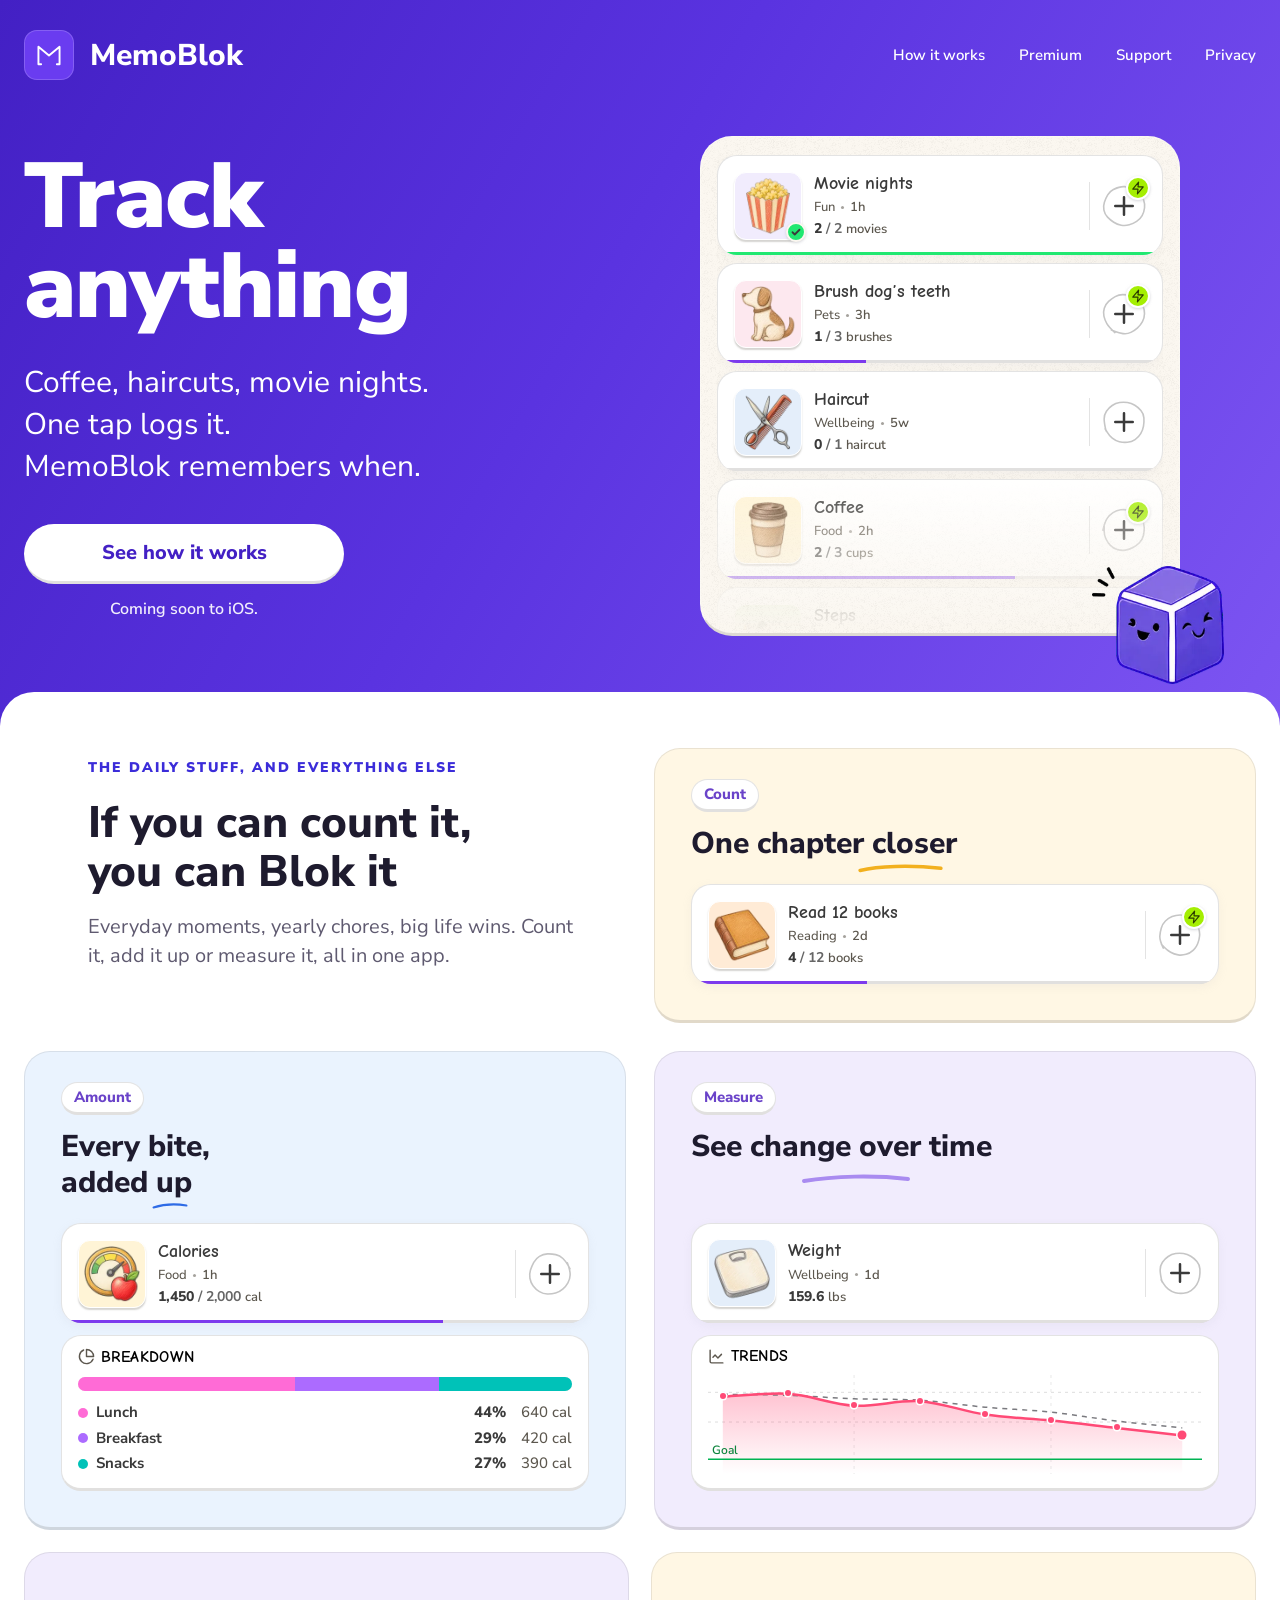
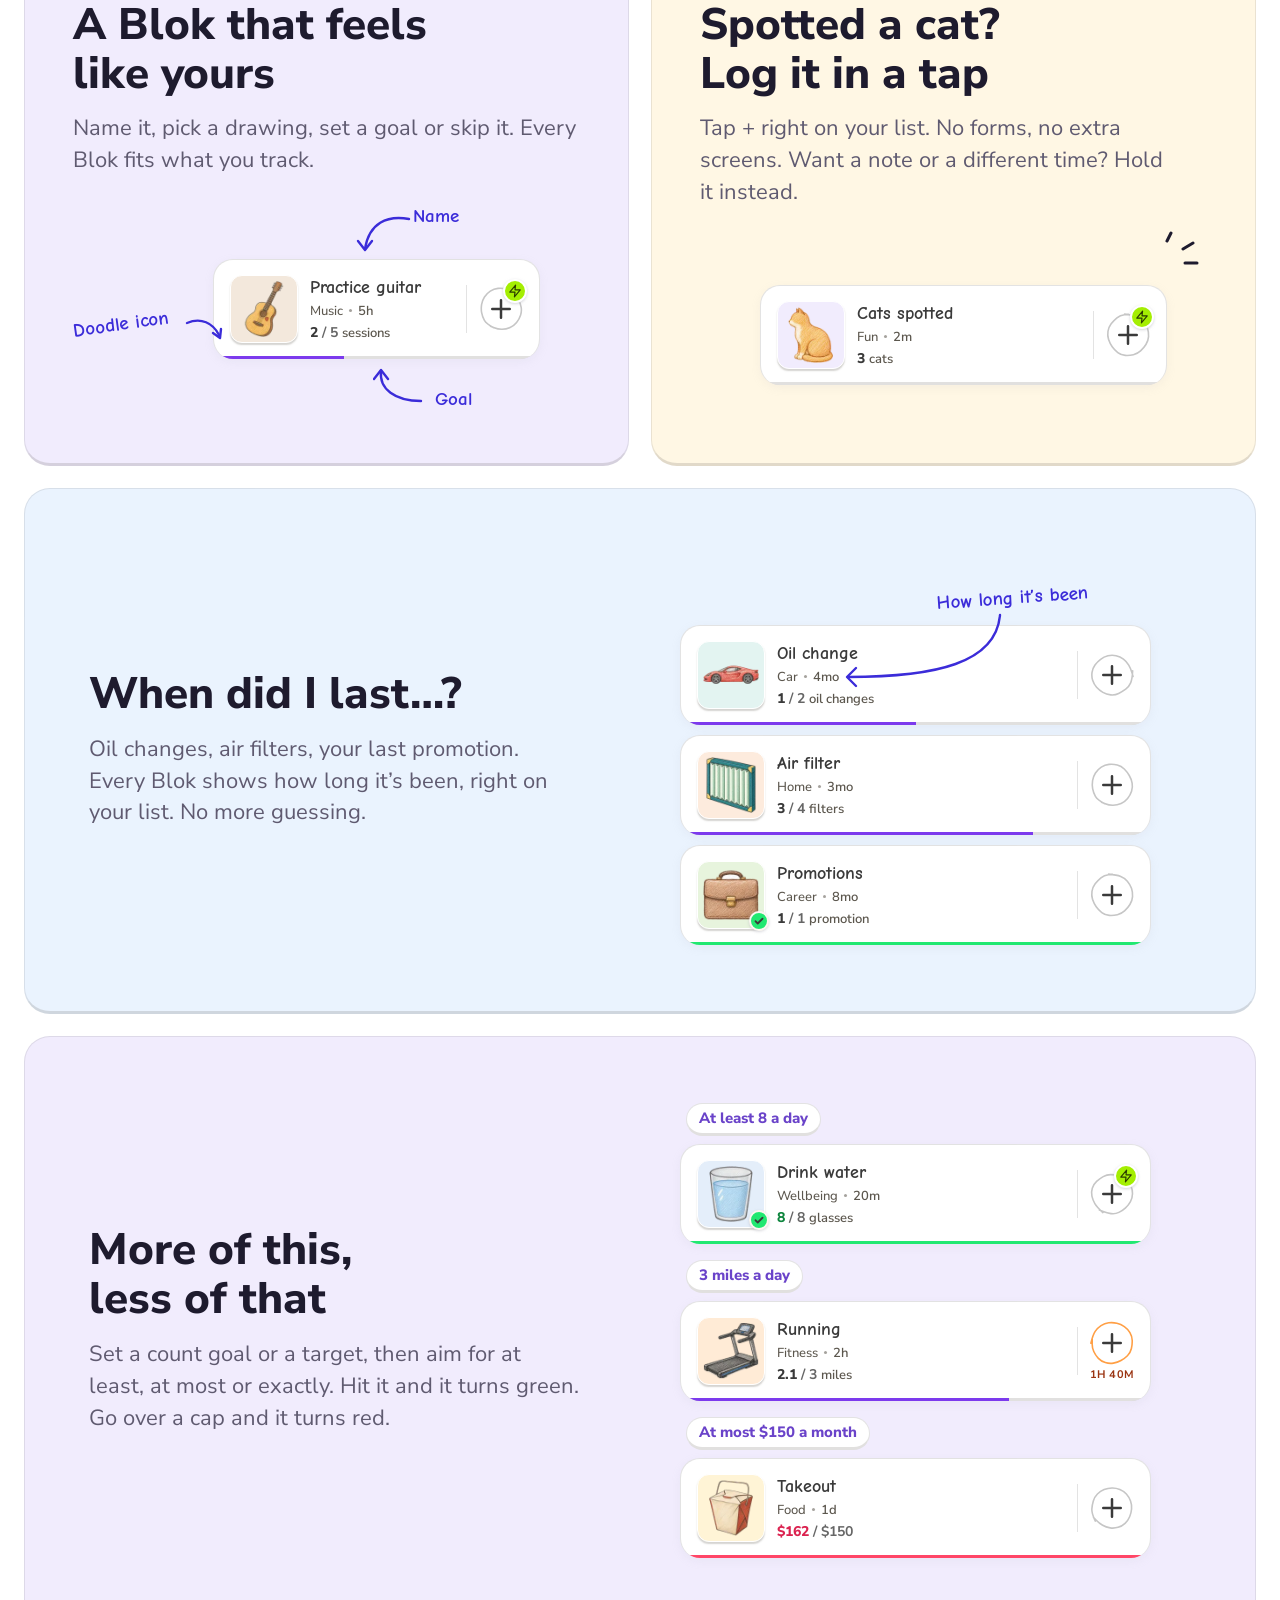
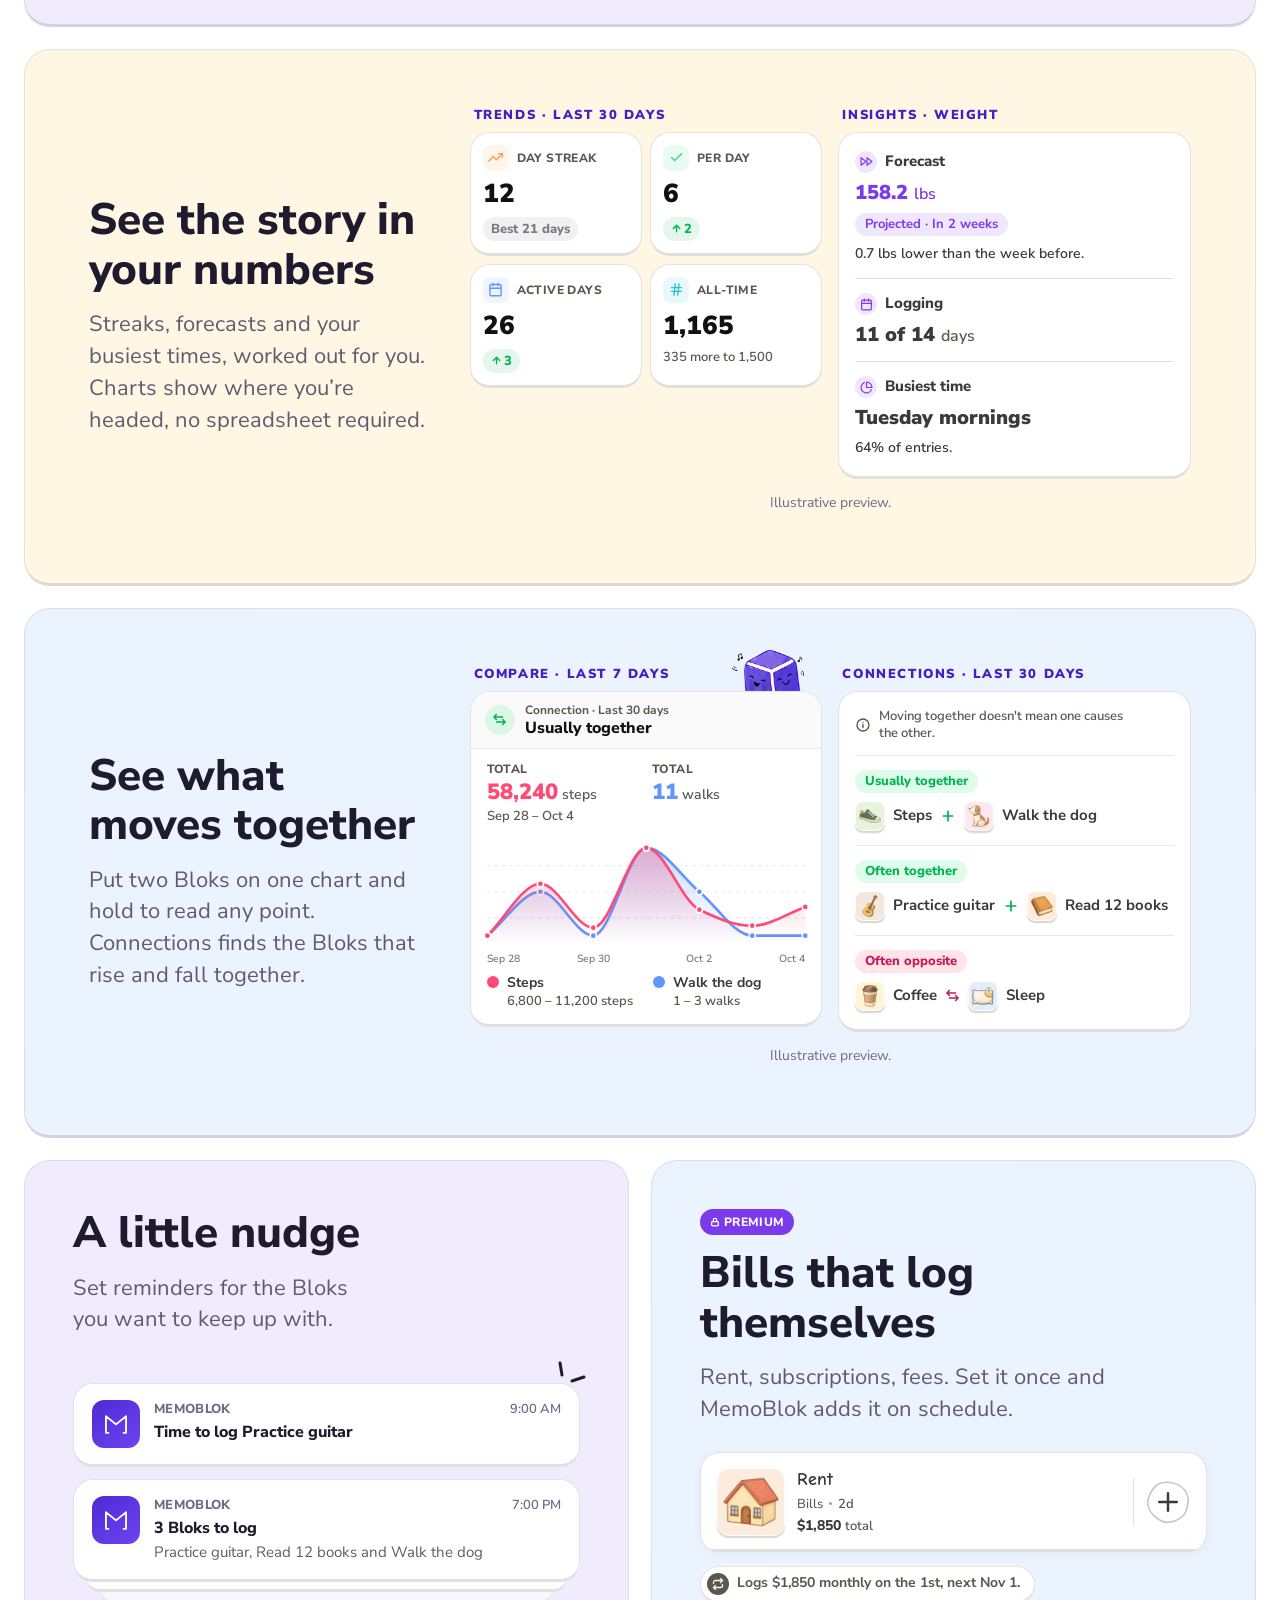
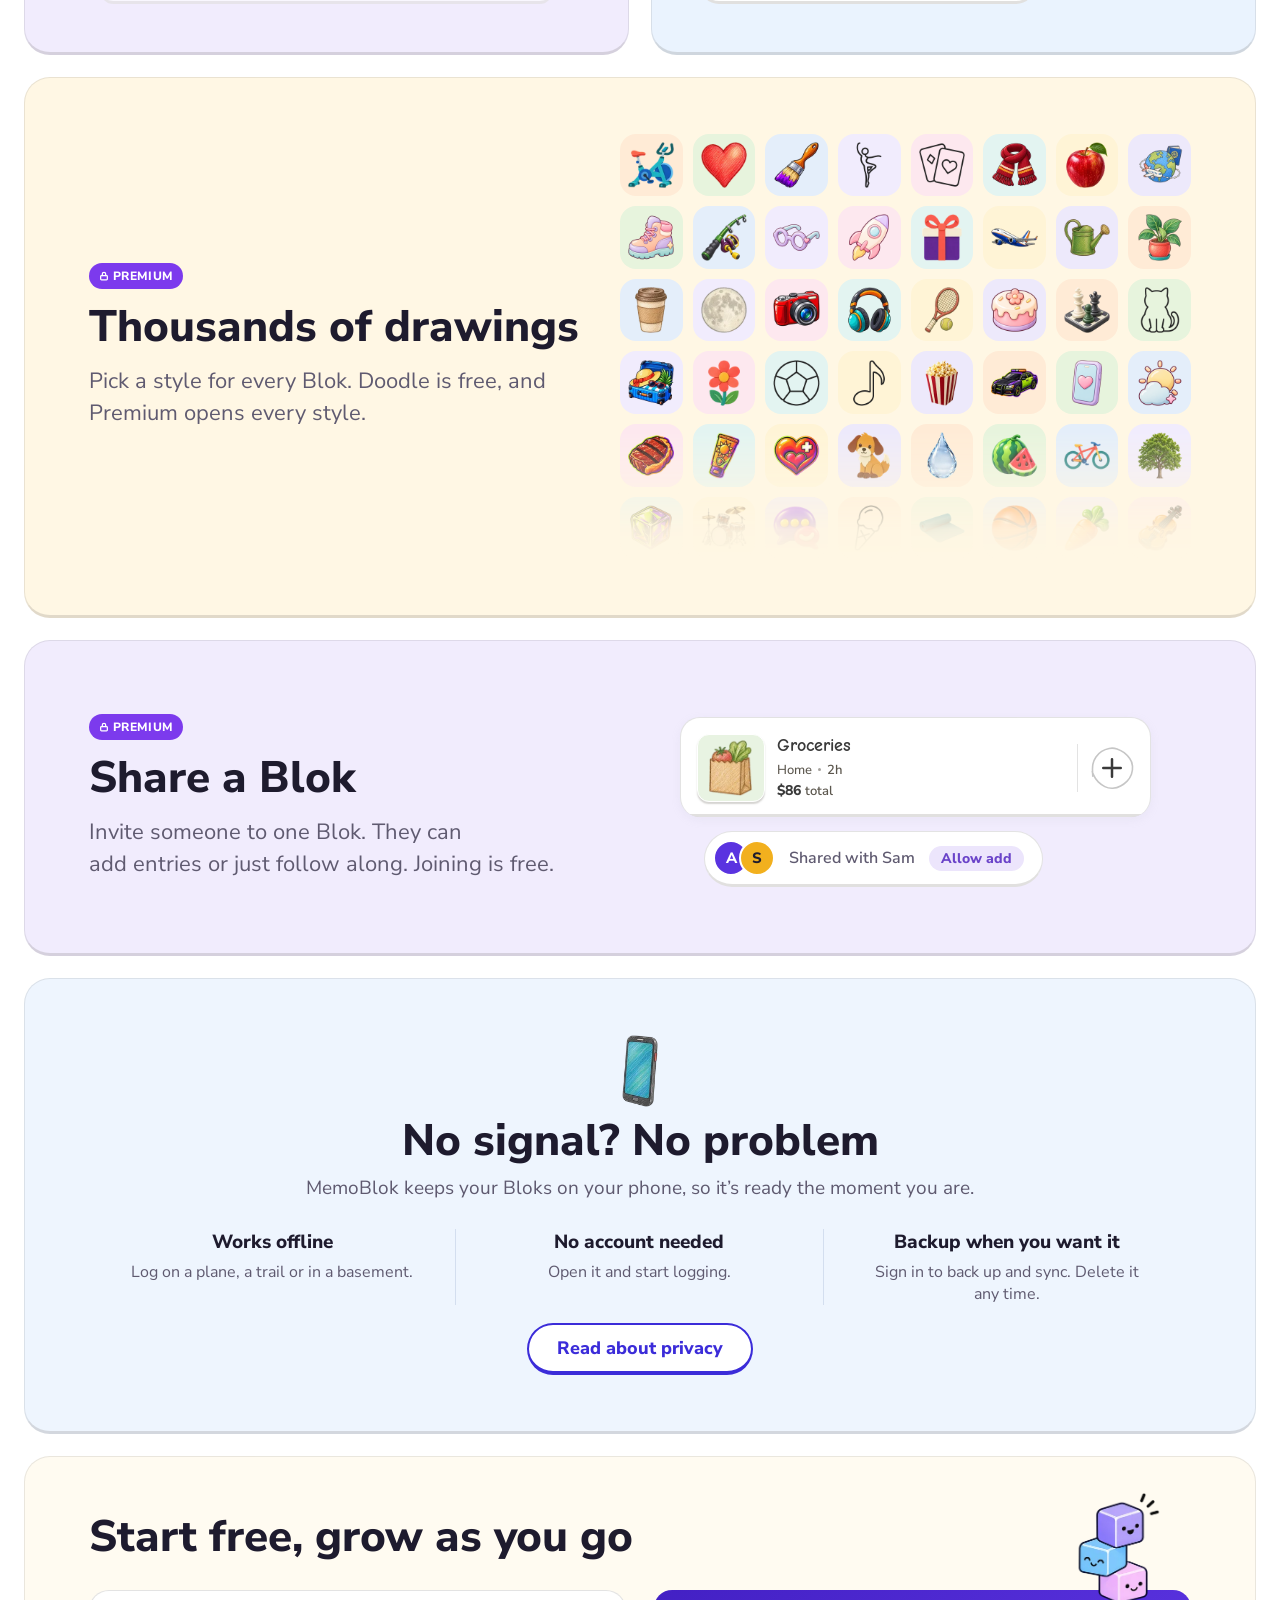
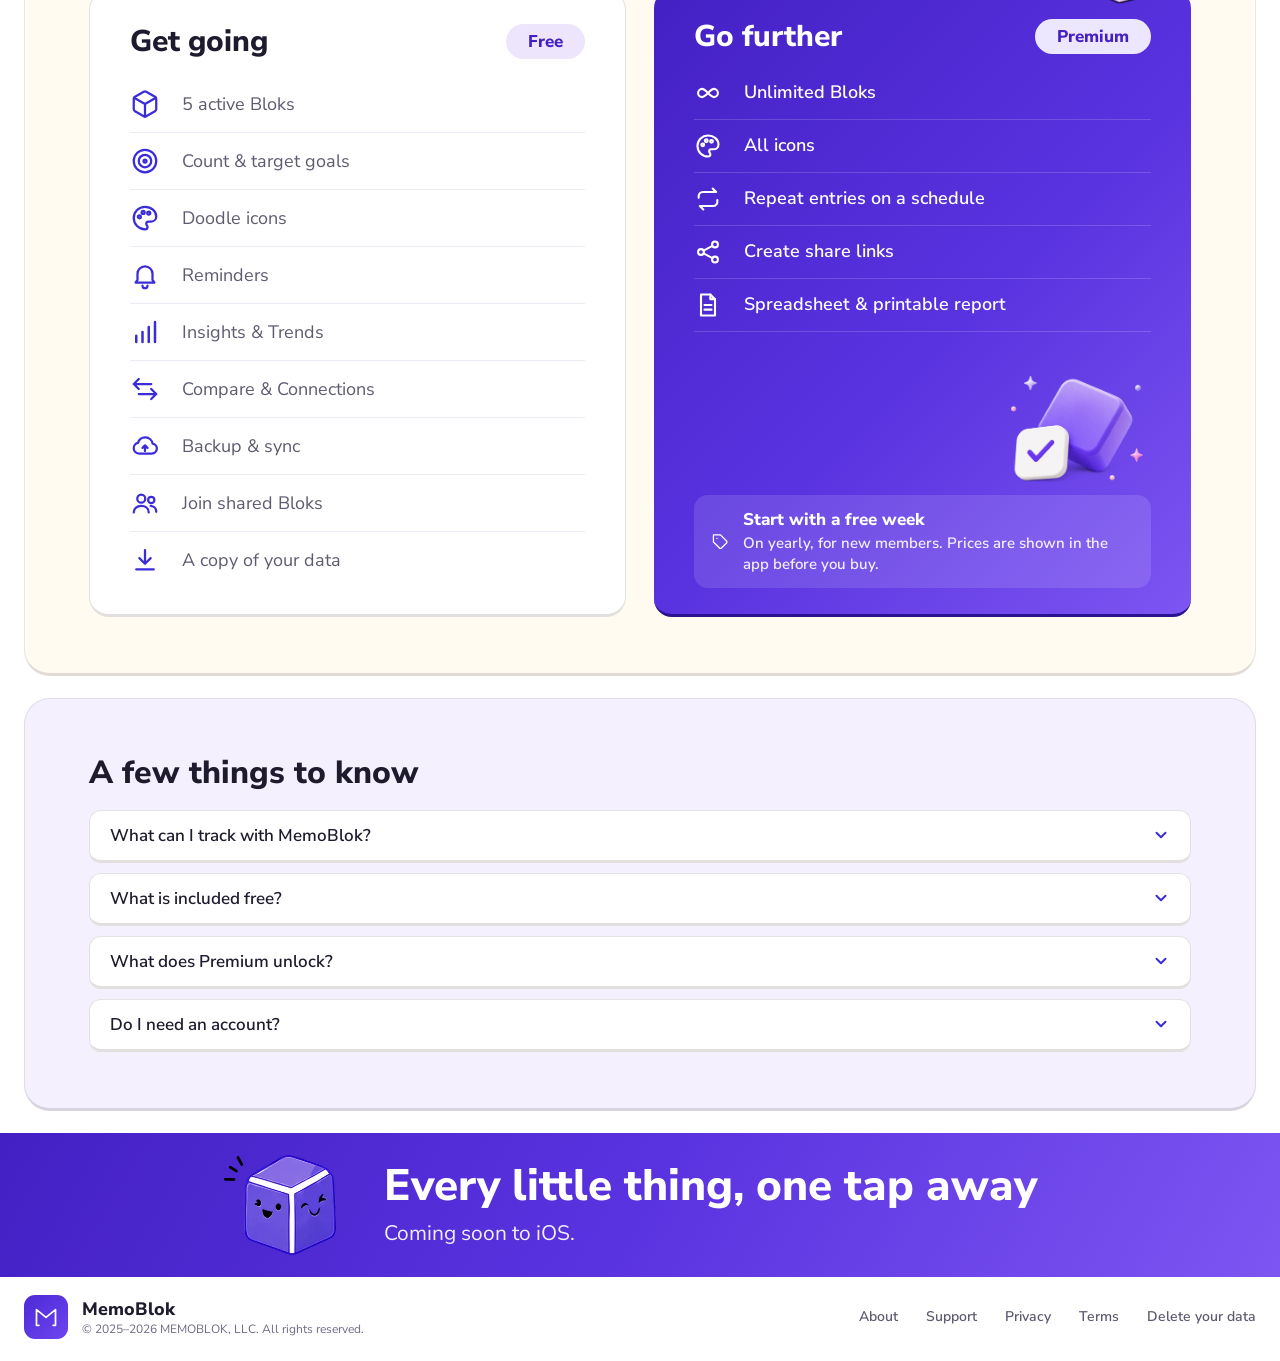
==== commit 49712955: "Home: Breakdown and Trends panels under the Amount and Measure Bloks Amount shows the subcategory sp" ====
--- a/index.html
+++ b/index.html
@@ -139,11 +139,13 @@
           <span class="chip">Amount</span>
           <h3 class="card-h">Every bite,<br />added <span class="ul">up<svg class="d-only" width="70" height="14" viewBox="0 0 70 14" fill="none" style="position: absolute; left: -4px; bottom: -12px"><path d="M3 10c18-6 40-8 64-4" stroke="#2E6BE6" stroke-width="4" stroke-linecap="round"/></svg><svg class="m-only" width="50" height="10" viewBox="0 0 64 12" fill="none" style="position: absolute; left: -2px; bottom: -8px"><path d="M3 9c16-6 36-7 58-3" stroke="#2E6BE6" stroke-width="4" stroke-linecap="round"/></svg></span></h3>
           <div class="blok"><div class="tile" style="background: #FFF4D6"><img src="/assets/img/icons/doodle/calories.webp" alt="" width="56" height="56" /></div><div class="btxt"><div class="bt">Calories</div><div class="bm">Food<span class="md"></span><span class="t">1h</span></div><div class="bv"><b>1,450</b> <span class="sl">/</span> <b>2,000</b><span class="u">cal</span></div></div><span class="sep"></span><span class="qa" aria-hidden="true"><svg width="44" height="44" viewBox="0 0 44 44" fill="none" style="position: absolute; left: 0; top: 0"><path d="M39.34 10.81 Q42.29 18.72 42.14 22.94 Q41.98 27.17 39.91 30.81 Q37.85 34.45 34.73 37.17 Q31.60 39.90 27.61 41.03 Q23.62 42.16 19.38 42.04 Q15.13 41.93 11.46 39.67 Q7.80 37.41 5.21 33.95 Q2.62 30.50 1.92 26.25 Q1.23 22.00 2.49 18.00 Q3.75 14.00 5.77 10.30 Q7.79 6.59 11.45 4.34 Q15.12 2.10 19.37 1.90 Q23.61 1.70 27.75 2.62 Q31.89 3.54 34.91 6.51 Q37.94 9.47 39.98 13.14 L42.03 16.82" stroke="#C6C6C6" stroke-width="1.6" stroke-linecap="round"/></svg><svg width="30" height="30" viewBox="0 0 24 24" fill="none" stroke="#3A3A3A" stroke-width="2" stroke-linecap="round" stroke-linejoin="round" style="position: relative"><path d="M12 5v14M5 12h14"/></svg></span><span class="lip"><i style="width: 72.5%; background: #7C3AED"></i></span></div>
+          <div class="sp"><div class="sp-head"><svg width="17" height="17" viewBox="0 0 24 24" fill="none" stroke="#5C574E" stroke-width="2" stroke-linecap="round" stroke-linejoin="round" aria-hidden="true"><path d="M21.21 15.89A10 10 0 1 1 8 2.83"/><path d="M22 12A10 10 0 0 0 12 2v10z"/></svg><span class="sp-title">Breakdown</span></div><div class="bd-bar" aria-hidden="true"><i style="flex: 44; background: #FF6BD6"></i><i style="flex: 29; background: #AC6BFF"></i><i style="flex: 27; background: #00C2B8"></i></div><ul class="bd-key"><li><span class="bd-dot" style="background: #FF6BD6"></span>Lunch<b>44%</b><span class="bd-val">640 cal</span></li><li><span class="bd-dot" style="background: #AC6BFF"></span>Breakfast<b>29%</b><span class="bd-val">420 cal</span></li><li><span class="bd-dot" style="background: #00C2B8"></span>Snacks<b>27%</b><span class="bd-val">390 cal</span></li></ul></div>
         </div>
         <div class="poss-card" style="background: #F1ECFD">
           <span class="chip">Measure</span>
           <h3 class="card-h">See change over&nbsp;time<svg class="d-only" width="110" height="12" viewBox="0 0 110 12" fill="none" style="margin: 8px 0 0 110px"><path d="M3 8c30-5 70-6 104-2" stroke="#A98BF0" stroke-width="4" stroke-linecap="round"/></svg><svg class="m-only" width="84" height="10" viewBox="0 0 110 12" fill="none" style="margin: 2px 0 0 36px"><path d="M3 8c30-5 70-6 104-2" stroke="#A98BF0" stroke-width="4" stroke-linecap="round"/></svg></h3>
           <div class="blok"><div class="tile" style="background: #E4EEFA"><img src="/assets/img/icons/doodle/scale.webp" alt="" width="56" height="56" /></div><div class="btxt"><div class="bt">Weight</div><div class="bm">Wellbeing<span class="md"></span><span class="t">1d</span></div><div class="bv"><b>159.6</b><span class="u">lbs</span></div></div><span class="sep"></span><span class="qa" aria-hidden="true"><svg width="44" height="44" viewBox="0 0 44 44" fill="none" style="position: absolute; left: 0; top: 0"><path d="M4.03 30.83 Q2.16 23.09 2.14 18.93 Q2.11 14.78 4.44 11.28 Q6.77 7.78 10.19 5.49 Q13.60 3.19 17.58 2.54 Q21.55 1.90 25.46 2.57 Q29.37 3.23 32.80 5.29 Q36.24 7.35 38.91 10.54 Q41.58 13.72 41.89 17.88 Q42.20 22.04 41.50 26.06 Q40.81 30.07 38.71 33.67 Q36.61 37.27 33.08 39.56 Q29.55 41.85 25.43 42.25 Q21.30 42.65 17.34 41.71 Q13.38 40.78 10.29 38.20 Q7.19 35.61 5.16 32.18 L3.13 28.74" stroke="#C6C6C6" stroke-width="1.6" stroke-linecap="round"/></svg><svg width="30" height="30" viewBox="0 0 24 24" fill="none" stroke="#3A3A3A" stroke-width="2" stroke-linecap="round" stroke-linejoin="round" style="position: relative"><path d="M12 5v14M5 12h14"/></svg></span><span class="lip"></span></div>
+          <div class="sp"><div class="sp-head"><svg width="17" height="17" viewBox="0 0 24 24" fill="none" stroke="#5C574E" stroke-width="2" stroke-linecap="round" stroke-linejoin="round" aria-hidden="true"><path d="M3 3v16a2 2 0 0 0 2 2h16"/><path d="m19 9-5 5-4-4-3 3"/></svg><span class="sp-title">Trends</span></div><div class="tc" role="img" aria-label="Weight readings falling from 162.2 to 159.6 lbs, with their average and a 158 lbs goal"><svg viewBox="0 0 100 100" preserveAspectRatio="none" aria-hidden="true"><defs><linearGradient id="tcg" x1="0" y1="0" x2="0" y2="1"><stop offset="0" stop-color="#FF4A76" stop-opacity=".33"/><stop offset="1" stop-color="#FF4A76" stop-opacity="0"/></linearGradient></defs><path d="M0 17.5H100" stroke="#DDDDDD" stroke-width="1" stroke-dasharray="3 4" vector-effect="non-scaling-stroke"/><path d="M0 47.5H100" stroke="#DDDDDD" stroke-width="1" stroke-dasharray="3 4" vector-effect="non-scaling-stroke"/><path d="M29.57 0V100" stroke="#E8E8E8" stroke-width="1" stroke-dasharray="3 4" vector-effect="non-scaling-stroke"/><path d="M69.43 0V100" stroke="#E8E8E8" stroke-width="1" stroke-dasharray="3 4" vector-effect="non-scaling-stroke"/><path d="M3 22C5.21 21.5 11.86 17.5 16.29 19C20.71 20.5 25.14 29.75 29.57 31C34 32.25 38.43 25 42.86 26.5C47.29 28 51.71 36.75 56.14 40C60.57 43.25 65 43.75 69.43 46C73.86 48.25 78.29 51 82.71 53.5C87.14 56 93.79 59.75 96 61L96 100L3 100Z" fill="url(#tcg)"/><path d="M0 85H100" stroke="#00B353" stroke-width="1.5" vector-effect="non-scaling-stroke"/><path d="M3 19.5C5.21 19.67 11.86 19.75 16.29 20.5C20.71 21.25 25.14 23.17 29.57 24C34 24.83 38.43 24.08 42.86 25.5C47.29 26.92 51.71 30.5 56.14 32.5C60.57 34.5 65 35.17 69.43 37.5C73.86 39.83 78.29 43.83 82.71 46.5C87.14 49.17 93.79 52.33 96 53.5" fill="none" stroke="#7A7A7F" stroke-width="1.5" stroke-dasharray="5 5" vector-effect="non-scaling-stroke"/><path d="M3 22C5.21 21.5 11.86 17.5 16.29 19C20.71 20.5 25.14 29.75 29.57 31C34 32.25 38.43 25 42.86 26.5C47.29 28 51.71 36.75 56.14 40C60.57 43.25 65 43.75 69.43 46C73.86 48.25 78.29 51 82.71 53.5C87.14 56 93.79 59.75 96 61" fill="none" stroke="#FF4A76" stroke-width="2.5" stroke-linecap="round" stroke-linejoin="round" vector-effect="non-scaling-stroke"/></svg><span class="tc-goal" style="top: 85%">Goal</span><i class="tc-dot" style="left: 3%; top: 22%"></i><i class="tc-dot" style="left: 16.29%; top: 19%"></i><i class="tc-dot" style="left: 29.57%; top: 31%"></i><i class="tc-dot" style="left: 42.86%; top: 26.5%"></i><i class="tc-dot" style="left: 56.14%; top: 40%"></i><i class="tc-dot" style="left: 69.43%; top: 46%"></i><i class="tc-dot" style="left: 82.71%; top: 53.5%"></i><i class="tc-dot tc-last" style="left: 96%; top: 61%"></i></div></div>
         </div>
       </section>
       <div class="how" id="how">
--- a/assets/css/site.css
+++ b/assets/css/site.css
@@ -470,6 +470,36 @@
 .poss-card { padding: 30px 36px 36px; border-radius: 26px; border: 1px solid var(--hair-soft); border-bottom: 3px solid var(--lip); display: flex; flex-direction: column; align-items: flex-start; }
 /* Headings run to different lengths; the Blok sits on the card's floor so side-by-side examples line up. */
 .poss-card .blok { align-self: stretch; margin-top: auto; }
+/* Panels under the Amount and Measure Bloks, after the app's Blok screen: a section
+   header (SectionHeader.title, display face, uppercase, black, ink-soft glyph) over its
+   content. Same height in both cards so the side-by-side examples still line up. */
+.sp {
+  align-self: stretch; margin-top: 12px; padding: 12px 16px 14px; border-radius: 20px; background: var(--white);
+  border: 1px solid var(--hair); border-bottom: 3px solid var(--lip);
+}
+.sp-head { display: flex; align-items: center; gap: 6px; }
+.sp-title { font: 700 16px/1 var(--hand); letter-spacing: 0.4px; text-transform: uppercase; color: #000; }
+/* Breakdown: the subcategory split, 1:1 with the app's stacked bar (components/Breakdown.tsx),
+   keyed by dot, name and share. Colours from helpers/breakdownColors.ts. */
+.bd-bar { display: flex; height: 14px; margin-top: 12px; overflow: hidden; border-radius: 999px; background: #e8e8e8; }
+.bd-key { display: flex; flex-direction: column; gap: 6px; margin: 12px 0 0; padding: 0; list-style: none; font: 700 15px/1.3 var(--font); color: var(--ink); }
+.bd-key li { display: flex; align-items: center; gap: 8px; }
+.bd-key b { margin-left: auto; font-weight: 800; }
+.bd-val { min-width: 58px; text-align: right; font-weight: 500; color: var(--ink-soft); }
+.bd-dot { width: 10px; height: 10px; border-radius: 50%; }
+/* Trends: the Measure Blok's chart, after components/charts/TrendChart.tsx and helpers/chart.ts:
+   readings in Red (2.5) over a fading wash, a dot per reading with a white halo and the newest
+   one larger, the moving average dashed DarkGrey, the goal rule EmeraldGlow labelled in EmeraldInk,
+   dashed gridlines. Lines are drawn in a stretched 0-100 box with non-scaling strokes, and the dots
+   and label are HTML on top, so the chart fills any card width without distorting either. */
+.tc { position: relative; height: 99px; margin-top: 10px; }
+.tc svg { position: absolute; inset: 0; width: 100%; height: 100%; overflow: visible; }
+.tc-dot {
+  position: absolute; width: 6px; height: 6px; border-radius: 50%; background: #ff4a76;
+  box-shadow: 0 0 0 1.5px var(--white); transform: translate(-50%, -50%);
+}
+.tc-dot.tc-last { width: 9px; height: 9px; }
+.tc-goal { position: absolute; left: 4px; transform: translateY(-100%); padding-bottom: 3px; font: 600 12px/1 var(--font); color: #0d853d; }
 
 /* Feature bands */
 .how { display: flex; flex-direction: column; gap: 22px; margin-top: 22px; }
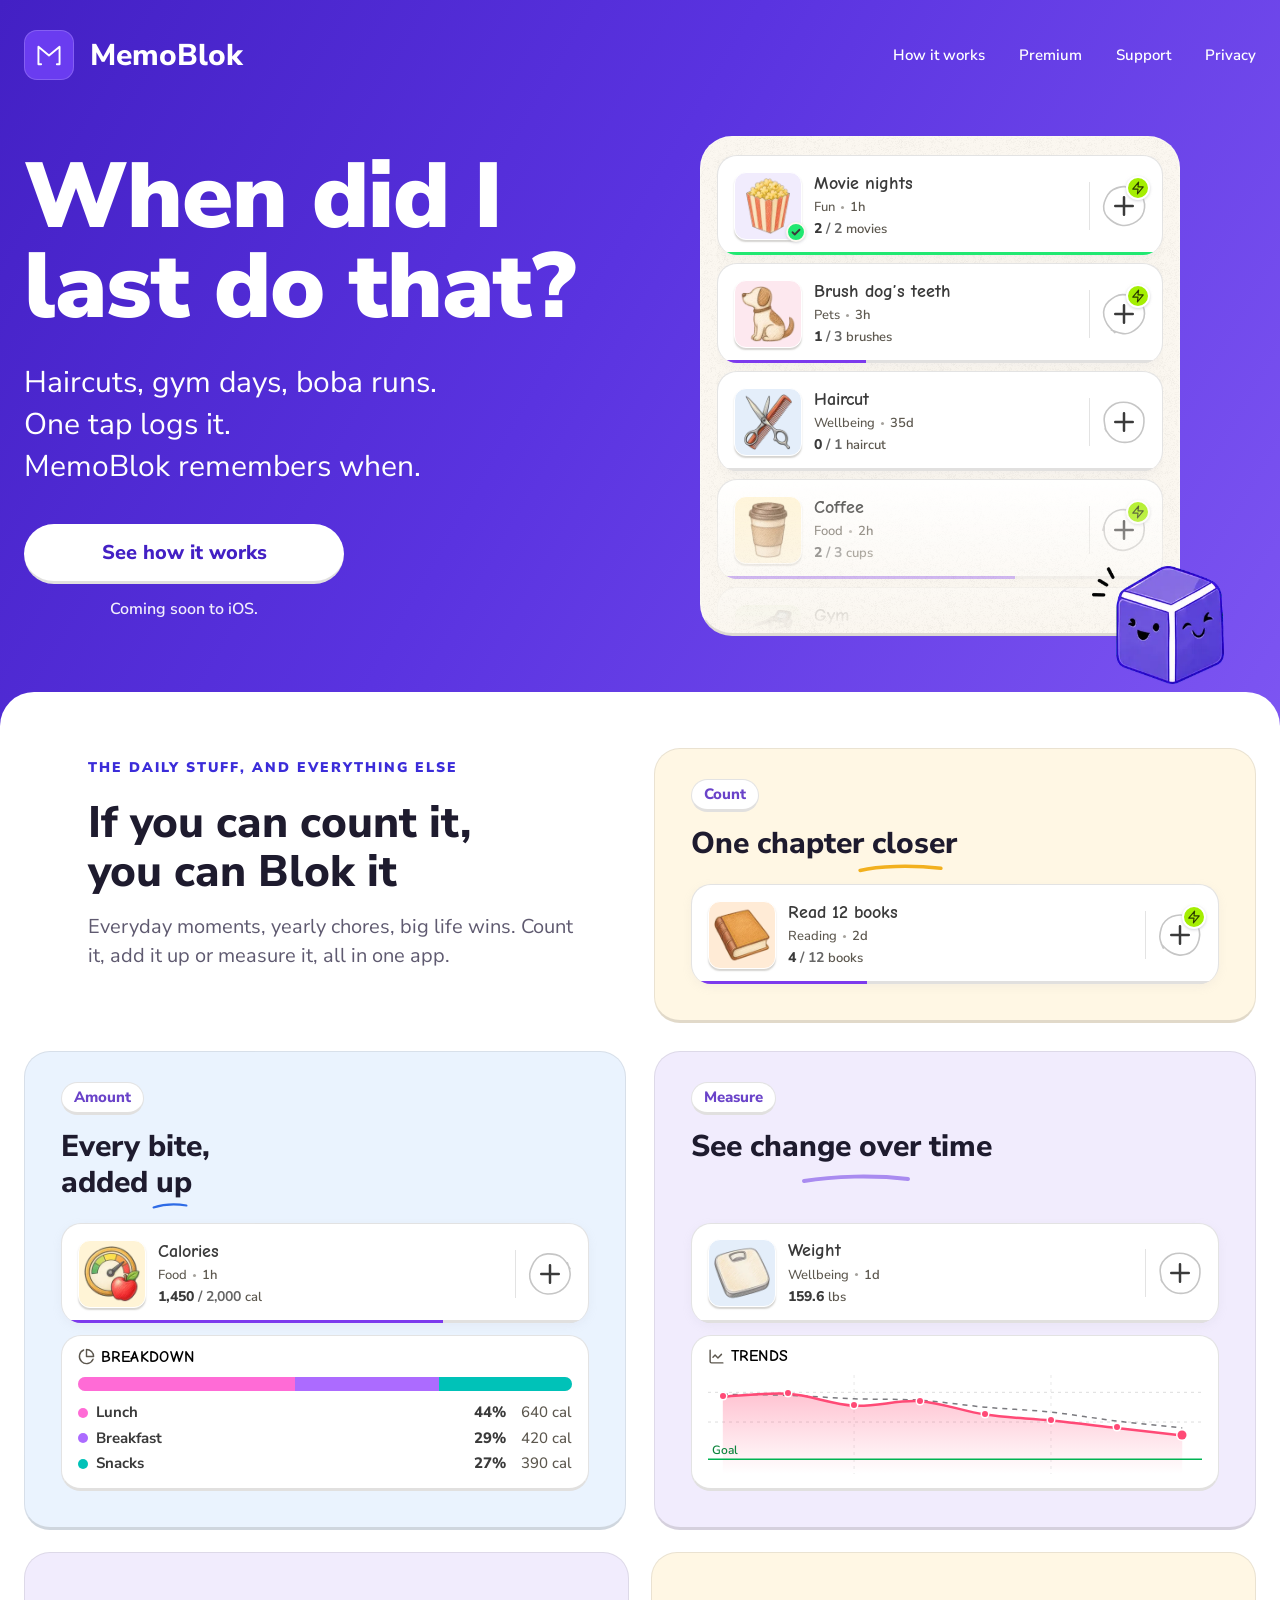
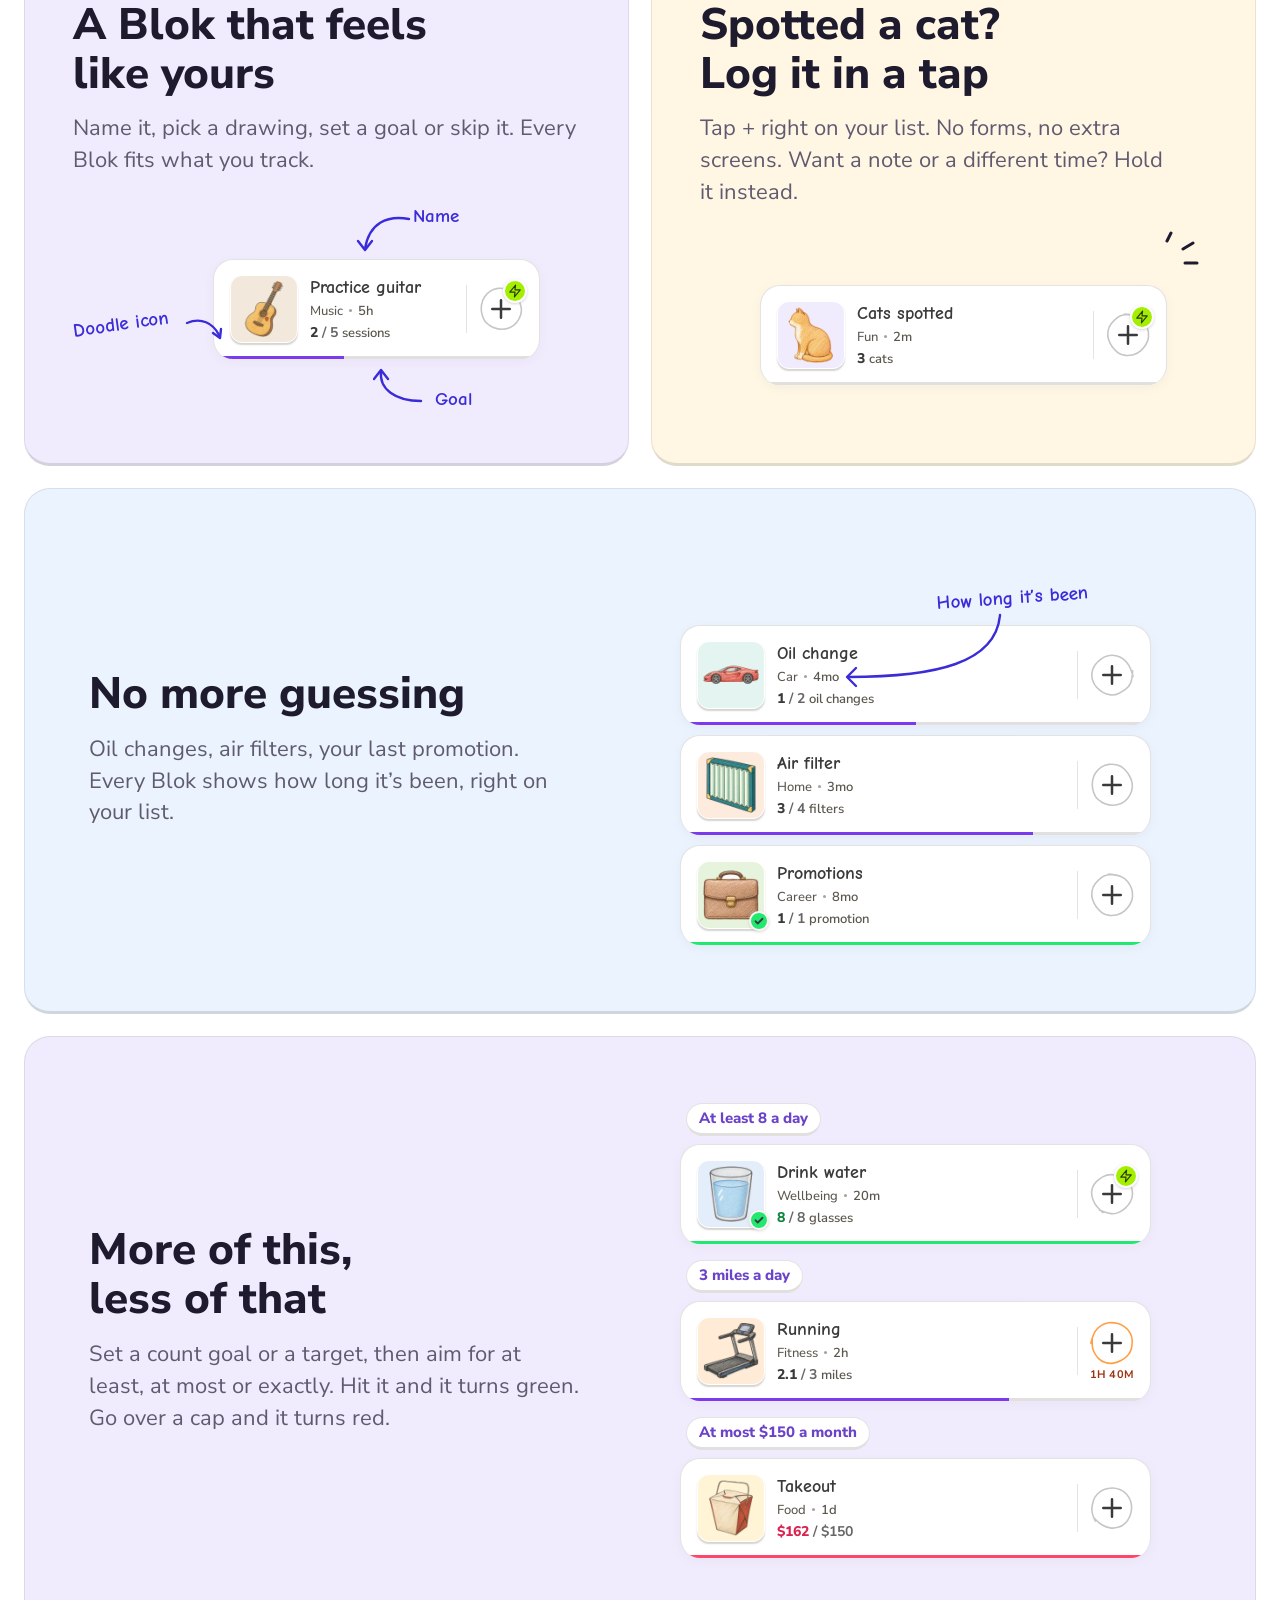
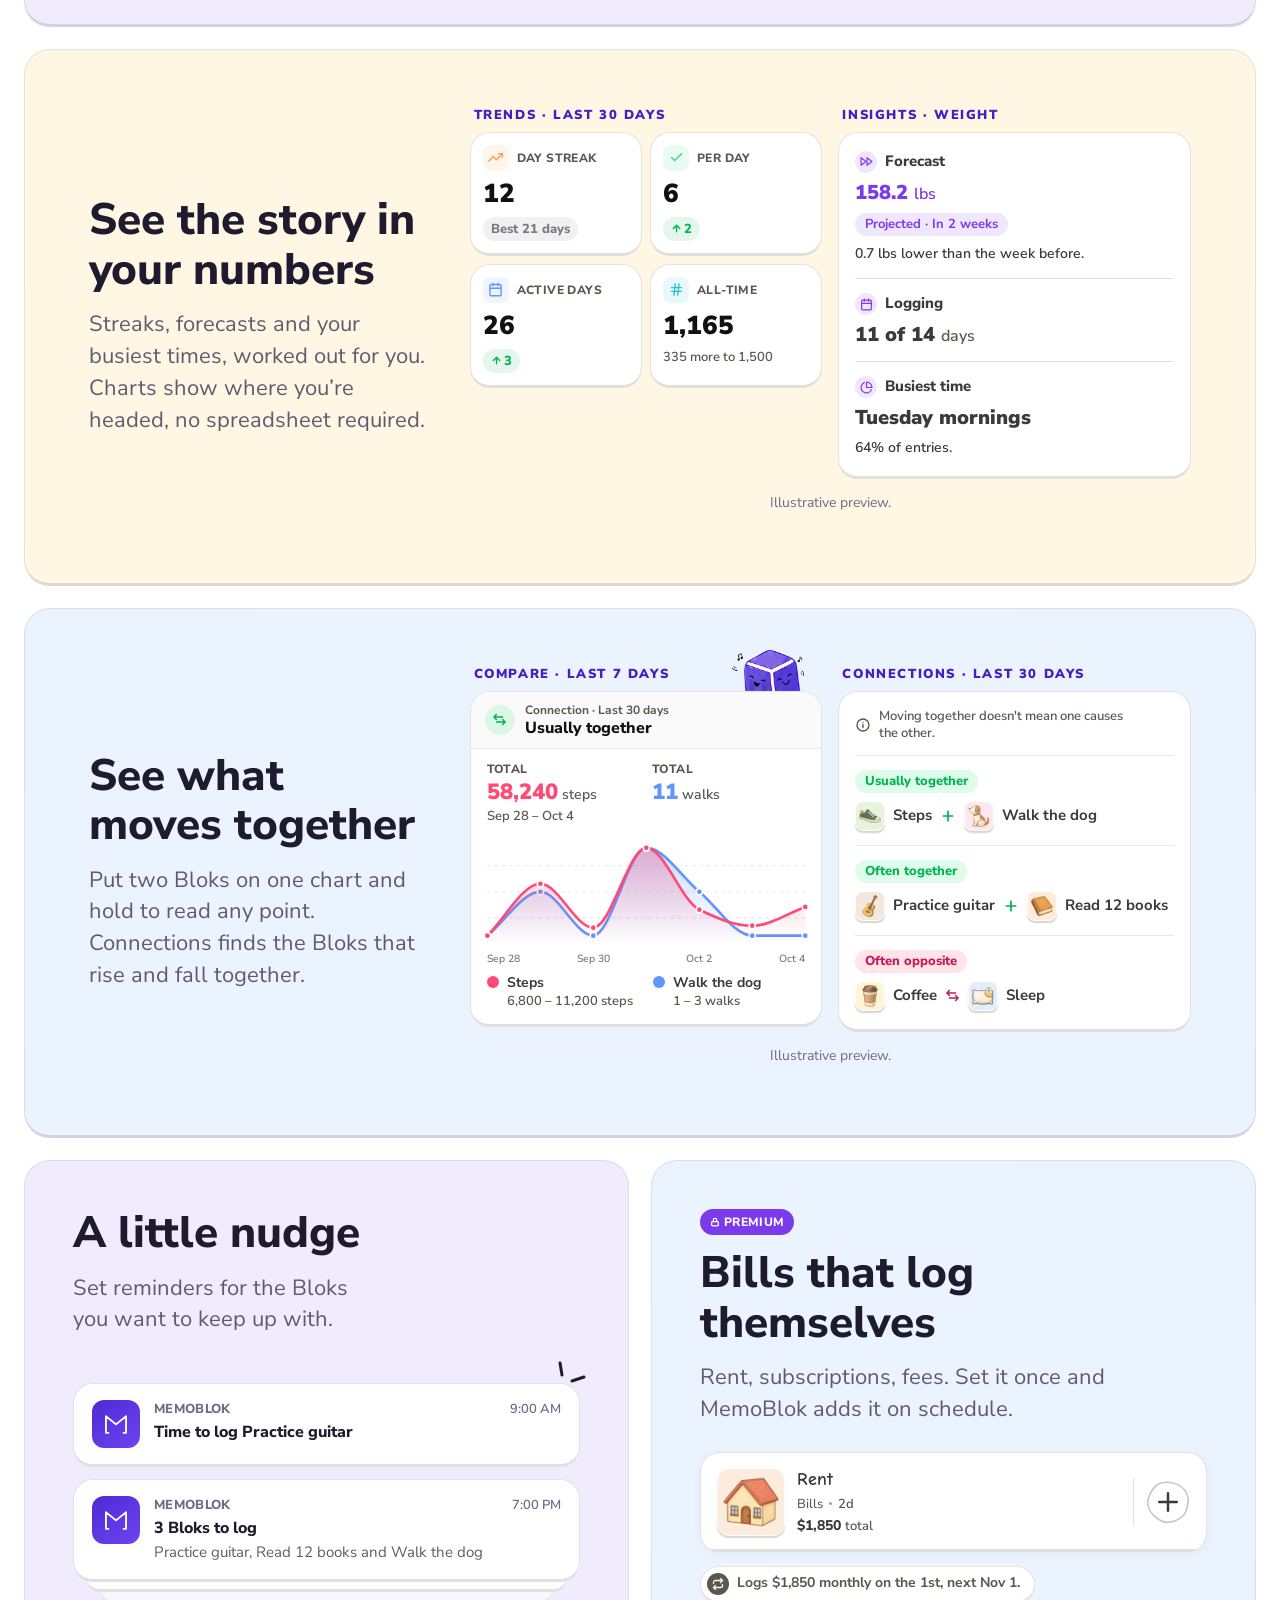
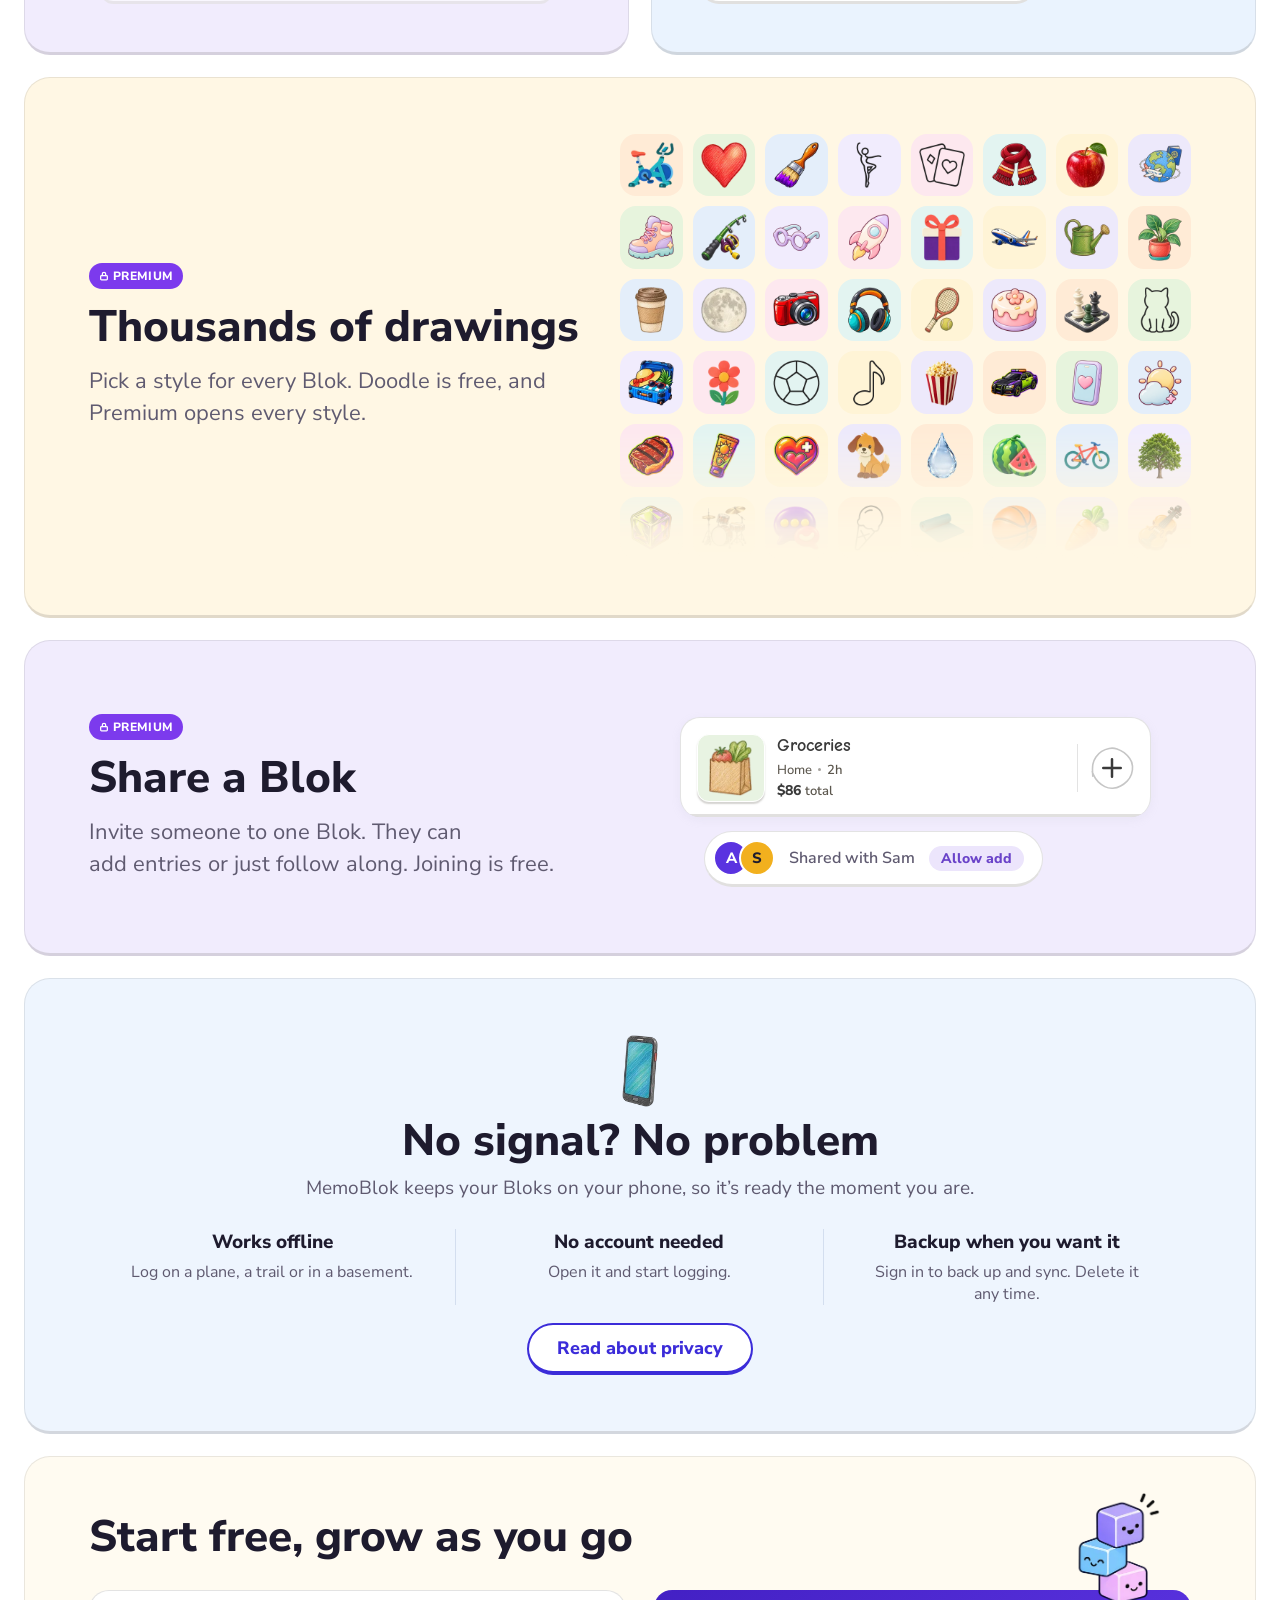
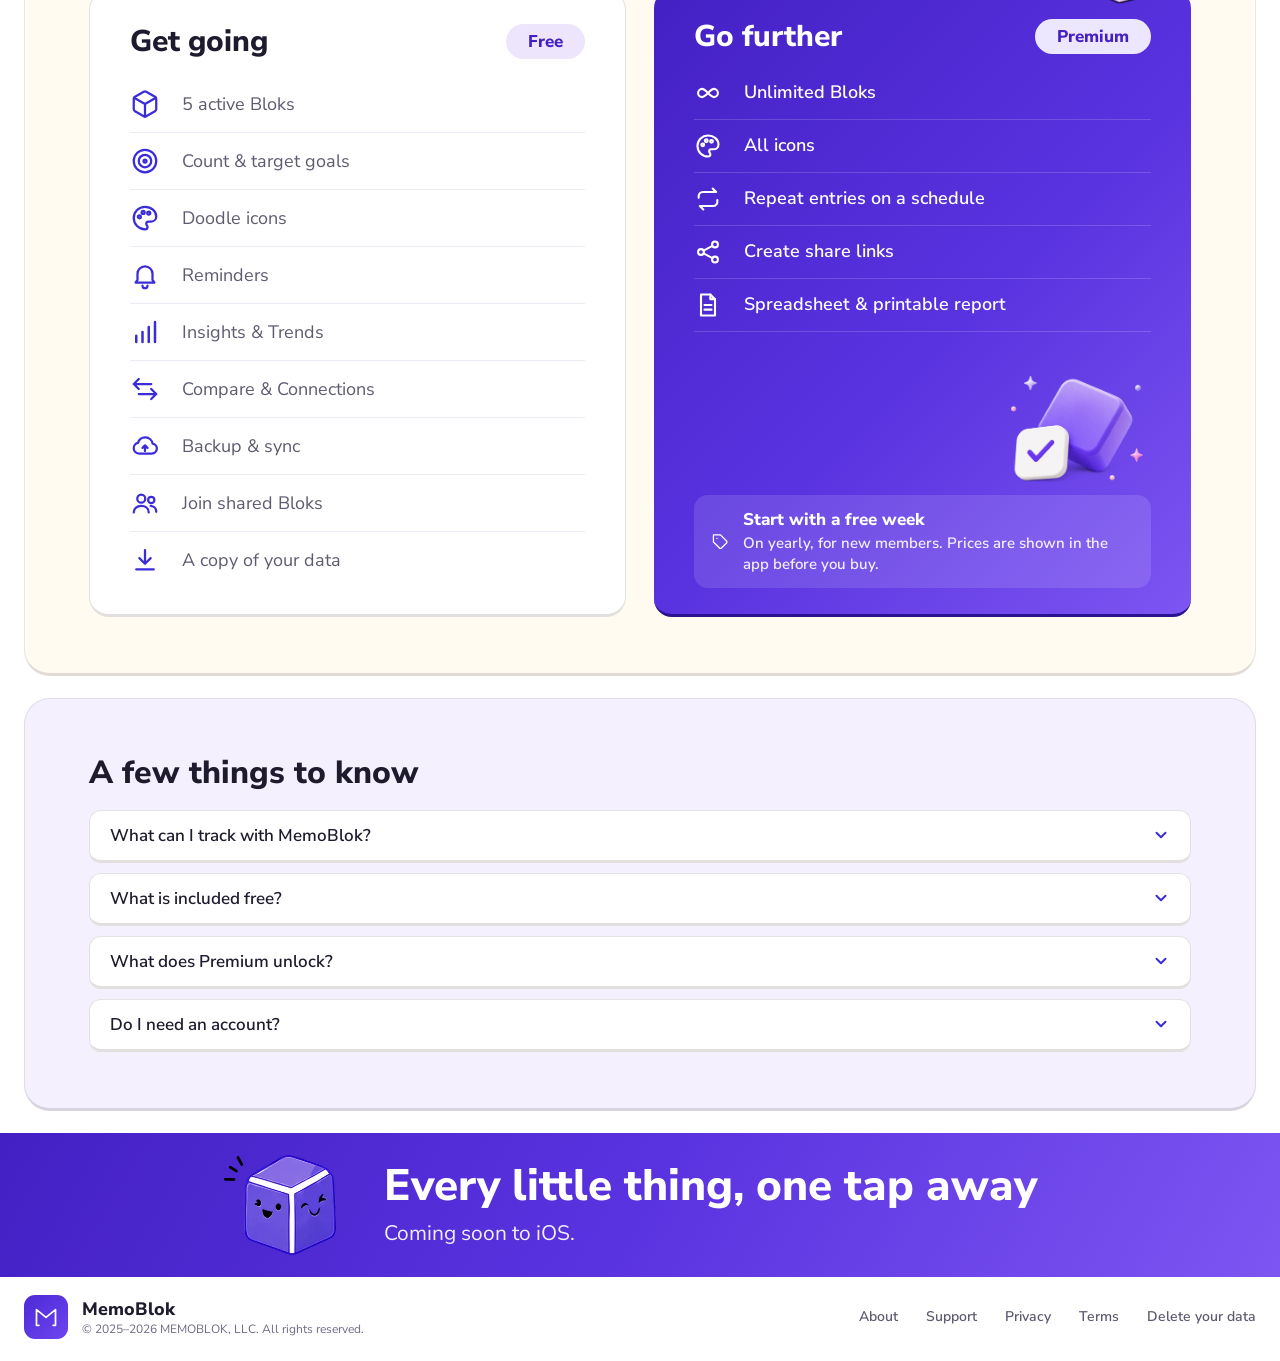
==== commit b62f9afe: "Home: lead with "When did I last do that?" Hero, page title, search and share text follow the App St" ====
--- a/index.html
+++ b/index.html
@@ -3,13 +3,13 @@
 <head>
   <meta charset="utf-8" />
   <meta name="viewport" content="width=device-width, initial-scale=1" />
-  <title>MemoBlok — Track anything in a tap, for iPhone</title>
-  <meta name="description" content="Coffee, oil changes, haircuts, workouts and spending. MemoBlok logs anything in a tap, shows when you last did it, and turns it into insights and charts. Works offline. Free to start. Coming soon to iPhone." />
+  <title>MemoBlok: When did I last do that?</title>
+  <meta name="description" content="When did you last get a haircut, hit the gym or grab boba? One tap logs it. MemoBlok remembers when, shows how long it’s been, and turns it into charts and insights. Works offline. Free to start." />
   <link rel="canonical" href="https://www.memoblok.com/" />
   <meta property="og:type" content="website" />
   <meta property="og:site_name" content="MemoBlok" />
-  <meta property="og:title" content="MemoBlok — Track anything" />
-  <meta property="og:description" content="Coffee, haircuts, movie nights. One tap logs it, and MemoBlok remembers when. Coming soon to iOS." />
+  <meta property="og:title" content="MemoBlok: When did I last do that?" />
+  <meta property="og:description" content="Haircuts, gym days, boba runs. One tap logs it, and MemoBlok remembers when." />
   <meta property="og:image" content="https://www.memoblok.com/assets/img/og.png" />
   <meta property="og:image:width" content="1200" />
   <meta property="og:image:height" content="630" />
@@ -17,8 +17,8 @@
   <meta property="og:locale" content="en_US" />
   <meta property="og:url" content="https://www.memoblok.com/" />
   <meta name="twitter:card" content="summary_large_image" />
-  <meta name="twitter:title" content="MemoBlok — Track anything" />
-  <meta name="twitter:description" content="Coffee, haircuts, movie nights. One tap logs it, and MemoBlok remembers when. Coming soon to iOS." />
+  <meta name="twitter:title" content="MemoBlok: When did I last do that?" />
+  <meta name="twitter:description" content="Haircuts, gym days, boba runs. One tap logs it, and MemoBlok remembers when." />
   <meta name="twitter:image" content="https://www.memoblok.com/assets/img/og.png" />
   <meta name="theme-color" content="#4320C4" />
   <link rel="icon" href="/assets/img/favicon.png" />
@@ -32,11 +32,11 @@
     "alternateName": "MemoBlok",
     "url": "https://www.memoblok.com/",
     "logo": "https://www.memoblok.com/assets/img/icon.png",
-    "email": "ayen@memoblok.com",
+    "email": "support@memoblok.com",
     "foundingDate": "2025",
     "contactPoint": {
       "@type": "ContactPoint",
-      "email": "ayen@memoblok.com",
+      "email": "support@memoblok.com",
       "contactType": "customer support",
       "availableLanguage": "English"
     }
@@ -107,14 +107,14 @@
     </nav>
       <div class="hero">
         <div class="hero-txt">
-          <h1>Track<br />anything</h1>
-          <p class="hero-sub">Coffee, haircuts, movie&nbsp;nights.<br />One tap logs it.<br class="d-only" /> MemoBlok remembers&nbsp;when.</p>
+          <h1>When did I last do&nbsp;that?</h1>
+          <p class="hero-sub">Haircuts, gym days, boba&nbsp;runs.<br /> One tap logs&nbsp;it.<br class="d-only" /> MemoBlok&nbsp;remembers&nbsp;when.</p>
           <a class="cta cta-light cta-lg hero-cta" href="#how">See how it&nbsp;works</a>
           <p class="hero-soon">Coming soon to&nbsp;iOS.</p>
         </div>
         <div class="hero-vis">
           <div class="glimpse-wrap">
-            <div class="glimpse"><div class="glimpse-list"><div class="blok"><div class="tile" style="background: #F1ECFD"><img src="/assets/img/icons/doodle/popcorn.webp" alt="" width="56" height="56" /><span class="done"><svg width="12" height="12" viewBox="0 0 24 24" fill="none" stroke="#3A3A3A" stroke-width="3.6" stroke-linecap="round" stroke-linejoin="round"><path d="M5 12.5l4.5 4.5L19 7.5"/></svg></span></div><div class="btxt"><div class="bt">Movie nights</div><div class="bm">Fun<span class="md"></span><span class="t">1h</span></div><div class="bv"><b>2</b> <span class="sl">/</span> <b>2</b><span class="u">movies</span></div></div><span class="sep"></span><span class="qa" aria-hidden="true"><svg width="44" height="44" viewBox="0 0 44 44" fill="none" style="position: absolute; left: 0; top: 0"><path d="M10.95 5.67 Q18.36 2.18 22.46 2.65 Q26.55 3.11 30.48 4.43 Q34.41 5.75 37.29 8.78 Q40.17 11.81 41.57 15.73 Q42.97 19.65 42.56 23.78 Q42.14 27.90 40.13 31.52 Q38.11 35.14 34.65 37.41 Q31.19 39.68 27.23 40.81 Q23.27 41.94 19.22 41.20 Q15.17 40.46 11.78 38.27 Q8.40 36.09 5.55 33.09 Q2.71 30.10 1.90 26.05 Q1.10 21.99 2.39 18.16 Q3.69 14.32 5.72 10.85 Q7.75 7.38 11.40 5.52 L15.05 3.67" stroke="#C6C6C6" stroke-width="1.6" stroke-linecap="round"/></svg><svg width="30" height="30" viewBox="0 0 24 24" fill="none" stroke="#3A3A3A" stroke-width="2" stroke-linecap="round" stroke-linejoin="round" style="position: relative"><path d="M12 5v14M5 12h14"/></svg><span class="zap"><svg width="14" height="14" viewBox="0 0 24 24" fill="none" stroke="#2B3B00" stroke-width="2" stroke-linecap="round" stroke-linejoin="round"><path d="M13 2 3 14h9l-1 8 10-12h-9l1-8z"/></svg></span></span><span class="lip"><i style="width: 100%; background: #21E871"></i></span></div><div class="blok"><div class="tile" style="background: #FDE8EF"><img src="/assets/img/icons/doodle/dog.webp" alt="" width="56" height="56" /></div><div class="btxt"><div class="bt">Brush dog’s teeth</div><div class="bm">Pets<span class="md"></span><span class="t">3h</span></div><div class="bv"><b>1</b> <span class="sl">/</span> <b>3</b><span class="u">brushes</span></div></div><span class="sep"></span><span class="qa" aria-hidden="true"><svg width="44" height="44" viewBox="0 0 44 44" fill="none" style="position: absolute; left: 0; top: 0"><path d="M12.89 40.57 Q6.87 34.98 4.85 31.55 Q2.82 28.13 1.91 24.14 Q1.00 20.15 2.29 16.18 Q3.59 12.22 6.61 9.39 Q9.63 6.56 13.21 4.59 Q16.79 2.62 20.87 2.66 Q24.96 2.70 28.94 3.70 Q32.92 4.69 36.11 7.38 Q39.29 10.07 40.93 13.89 Q42.57 17.71 42.50 21.84 Q42.43 25.98 40.46 29.56 Q38.49 33.14 35.55 35.87 Q32.60 38.61 28.87 40.39 Q25.14 42.18 21.04 41.59 Q16.95 41.00 13.16 39.48 L9.38 37.96" stroke="#C6C6C6" stroke-width="1.6" stroke-linecap="round"/></svg><svg width="30" height="30" viewBox="0 0 24 24" fill="none" stroke="#3A3A3A" stroke-width="2" stroke-linecap="round" stroke-linejoin="round" style="position: relative"><path d="M12 5v14M5 12h14"/></svg><span class="zap"><svg width="14" height="14" viewBox="0 0 24 24" fill="none" stroke="#2B3B00" stroke-width="2" stroke-linecap="round" stroke-linejoin="round"><path d="M13 2 3 14h9l-1 8 10-12h-9l1-8z"/></svg></span></span><span class="lip"><i style="width: 33.3%; background: #7C3AED"></i></span></div><div class="blok"><div class="tile" style="background: #E4EEFA"><img src="/assets/img/icons/doodle/haircut.webp" alt="" width="56" height="56" /></div><div class="btxt"><div class="bt">Haircut</div><div class="bm">Wellbeing<span class="md"></span><span class="t">5w</span></div><div class="bv"><b>0</b> <span class="sl">/</span> <b>1</b><span class="u">haircut</span></div></div><span class="sep"></span><span class="qa" aria-hidden="true"><svg width="44" height="44" viewBox="0 0 44 44" fill="none" style="position: absolute; left: 0; top: 0"><path d="M4.03 30.83 Q2.16 23.09 2.14 18.93 Q2.11 14.78 4.44 11.28 Q6.77 7.78 10.19 5.49 Q13.60 3.19 17.58 2.54 Q21.55 1.90 25.46 2.57 Q29.37 3.23 32.80 5.29 Q36.24 7.35 38.91 10.54 Q41.58 13.72 41.89 17.88 Q42.20 22.04 41.50 26.06 Q40.81 30.07 38.71 33.67 Q36.61 37.27 33.08 39.56 Q29.55 41.85 25.43 42.25 Q21.30 42.65 17.34 41.71 Q13.38 40.78 10.29 38.20 Q7.19 35.61 5.16 32.18 L3.13 28.74" stroke="#C6C6C6" stroke-width="1.6" stroke-linecap="round"/></svg><svg width="30" height="30" viewBox="0 0 24 24" fill="none" stroke="#3A3A3A" stroke-width="2" stroke-linecap="round" stroke-linejoin="round" style="position: relative"><path d="M12 5v14M5 12h14"/></svg></span><span class="lip"></span></div><div class="blok"><div class="tile" style="background: #FFF4D6"><img src="/assets/img/icons/doodle/coffee.webp" alt="" width="56" height="56" /></div><div class="btxt"><div class="bt">Coffee</div><div class="bm">Food<span class="md"></span><span class="t">2h</span></div><div class="bv"><b>2</b> <span class="sl">/</span> <b>3</b><span class="u">cups</span></div></div><span class="sep"></span><span class="qa" aria-hidden="true"><svg width="44" height="44" viewBox="0 0 44 44" fill="none" style="position: absolute; left: 0; top: 0"><path d="M0.89 22.15 Q2.86 13.90 5.19 10.38 Q7.51 6.86 11.05 4.58 Q14.59 2.30 18.72 1.80 Q22.85 1.30 26.87 2.23 Q30.88 3.17 34.32 5.55 Q37.76 7.93 39.94 11.58 Q42.11 15.23 42.23 19.46 Q42.35 23.68 41.35 27.74 Q40.36 31.80 37.43 34.71 Q34.49 37.62 30.96 39.55 Q27.42 41.48 23.36 42.14 Q19.30 42.80 15.29 41.57 Q11.29 40.33 8.37 37.33 Q5.45 34.33 3.77 30.55 Q2.10 26.77 2.17 22.67 L2.25 18.57" stroke="#C6C6C6" stroke-width="1.6" stroke-linecap="round"/></svg><svg width="30" height="30" viewBox="0 0 24 24" fill="none" stroke="#3A3A3A" stroke-width="2" stroke-linecap="round" stroke-linejoin="round" style="position: relative"><path d="M12 5v14M5 12h14"/></svg><span class="zap"><svg width="14" height="14" viewBox="0 0 24 24" fill="none" stroke="#2B3B00" stroke-width="2" stroke-linecap="round" stroke-linejoin="round"><path d="M13 2 3 14h9l-1 8 10-12h-9l1-8z"/></svg></span></span><span class="lip"><i style="width: 67%; background: #7C3AED"></i></span></div><div class="blok d-only"><div class="tile" style="background: #E7F4DD"><img src="/assets/img/icons/doodle/shoe.webp" alt="" width="56" height="56" /></div><div class="btxt"><div class="bt">Steps</div><div class="bm">Health<span class="md"></span><span class="t">1h</span></div><div class="bv"><b>8,240</b> <span class="sl">/</span> <b>10,000</b><span class="u">steps</span></div></div><span class="sep"></span><span class="qa" aria-hidden="true"><svg width="44" height="44" viewBox="0 0 44 44" fill="none" style="position: absolute; left: 0; top: 0"><path d="M13.34 3.56 Q21.15 1.61 25.31 1.79 Q29.47 1.97 33.01 4.34 Q36.55 6.70 38.40 10.47 Q40.26 14.24 41.65 18.21 Q43.05 22.19 41.80 26.22 Q40.55 30.25 38.13 33.51 Q35.71 36.77 32.36 39.02 Q29.00 41.27 24.98 42.24 Q20.96 43.21 16.94 42.05 Q12.91 40.89 9.55 38.35 Q6.19 35.80 4.42 31.99 Q2.65 28.17 1.90 24.01 Q1.16 19.86 2.38 15.77 Q3.59 11.69 6.41 8.56 Q9.22 5.43 12.94 3.61 L16.67 1.79" stroke="#C6C6C6" stroke-width="1.6" stroke-linecap="round"/></svg><svg width="30" height="30" viewBox="0 0 24 24" fill="none" stroke="#3A3A3A" stroke-width="2" stroke-linecap="round" stroke-linejoin="round" style="position: relative"><path d="M12 5v14M5 12h14"/></svg></span><span class="lip"><i style="width: 82%; background: #7C3AED"></i></span></div></div></div>
+            <div class="glimpse"><div class="glimpse-list"><div class="blok"><div class="tile" style="background: #F1ECFD"><img src="/assets/img/icons/doodle/popcorn.webp" alt="" width="56" height="56" /><span class="done"><svg width="12" height="12" viewBox="0 0 24 24" fill="none" stroke="#3A3A3A" stroke-width="3.6" stroke-linecap="round" stroke-linejoin="round"><path d="M5 12.5l4.5 4.5L19 7.5"/></svg></span></div><div class="btxt"><div class="bt">Movie nights</div><div class="bm">Fun<span class="md"></span><span class="t">1h</span></div><div class="bv"><b>2</b> <span class="sl">/</span> <b>2</b><span class="u">movies</span></div></div><span class="sep"></span><span class="qa" aria-hidden="true"><svg width="44" height="44" viewBox="0 0 44 44" fill="none" style="position: absolute; left: 0; top: 0"><path d="M10.95 5.67 Q18.36 2.18 22.46 2.65 Q26.55 3.11 30.48 4.43 Q34.41 5.75 37.29 8.78 Q40.17 11.81 41.57 15.73 Q42.97 19.65 42.56 23.78 Q42.14 27.90 40.13 31.52 Q38.11 35.14 34.65 37.41 Q31.19 39.68 27.23 40.81 Q23.27 41.94 19.22 41.20 Q15.17 40.46 11.78 38.27 Q8.40 36.09 5.55 33.09 Q2.71 30.10 1.90 26.05 Q1.10 21.99 2.39 18.16 Q3.69 14.32 5.72 10.85 Q7.75 7.38 11.40 5.52 L15.05 3.67" stroke="#C6C6C6" stroke-width="1.6" stroke-linecap="round"/></svg><svg width="30" height="30" viewBox="0 0 24 24" fill="none" stroke="#3A3A3A" stroke-width="2" stroke-linecap="round" stroke-linejoin="round" style="position: relative"><path d="M12 5v14M5 12h14"/></svg><span class="zap"><svg width="14" height="14" viewBox="0 0 24 24" fill="none" stroke="#2B3B00" stroke-width="2" stroke-linecap="round" stroke-linejoin="round"><path d="M13 2 3 14h9l-1 8 10-12h-9l1-8z"/></svg></span></span><span class="lip"><i style="width: 100%; background: #21E871"></i></span></div><div class="blok"><div class="tile" style="background: #FDE8EF"><img src="/assets/img/icons/doodle/dog.webp" alt="" width="56" height="56" /></div><div class="btxt"><div class="bt">Brush dog’s teeth</div><div class="bm">Pets<span class="md"></span><span class="t">3h</span></div><div class="bv"><b>1</b> <span class="sl">/</span> <b>3</b><span class="u">brushes</span></div></div><span class="sep"></span><span class="qa" aria-hidden="true"><svg width="44" height="44" viewBox="0 0 44 44" fill="none" style="position: absolute; left: 0; top: 0"><path d="M12.89 40.57 Q6.87 34.98 4.85 31.55 Q2.82 28.13 1.91 24.14 Q1.00 20.15 2.29 16.18 Q3.59 12.22 6.61 9.39 Q9.63 6.56 13.21 4.59 Q16.79 2.62 20.87 2.66 Q24.96 2.70 28.94 3.70 Q32.92 4.69 36.11 7.38 Q39.29 10.07 40.93 13.89 Q42.57 17.71 42.50 21.84 Q42.43 25.98 40.46 29.56 Q38.49 33.14 35.55 35.87 Q32.60 38.61 28.87 40.39 Q25.14 42.18 21.04 41.59 Q16.95 41.00 13.16 39.48 L9.38 37.96" stroke="#C6C6C6" stroke-width="1.6" stroke-linecap="round"/></svg><svg width="30" height="30" viewBox="0 0 24 24" fill="none" stroke="#3A3A3A" stroke-width="2" stroke-linecap="round" stroke-linejoin="round" style="position: relative"><path d="M12 5v14M5 12h14"/></svg><span class="zap"><svg width="14" height="14" viewBox="0 0 24 24" fill="none" stroke="#2B3B00" stroke-width="2" stroke-linecap="round" stroke-linejoin="round"><path d="M13 2 3 14h9l-1 8 10-12h-9l1-8z"/></svg></span></span><span class="lip"><i style="width: 33.3%; background: #7C3AED"></i></span></div><div class="blok"><div class="tile" style="background: #E4EEFA"><img src="/assets/img/icons/doodle/haircut.webp" alt="" width="56" height="56" /></div><div class="btxt"><div class="bt">Haircut</div><div class="bm">Wellbeing<span class="md"></span><span class="t">35d</span></div><div class="bv"><b>0</b> <span class="sl">/</span> <b>1</b><span class="u">haircut</span></div></div><span class="sep"></span><span class="qa" aria-hidden="true"><svg width="44" height="44" viewBox="0 0 44 44" fill="none" style="position: absolute; left: 0; top: 0"><path d="M4.03 30.83 Q2.16 23.09 2.14 18.93 Q2.11 14.78 4.44 11.28 Q6.77 7.78 10.19 5.49 Q13.60 3.19 17.58 2.54 Q21.55 1.90 25.46 2.57 Q29.37 3.23 32.80 5.29 Q36.24 7.35 38.91 10.54 Q41.58 13.72 41.89 17.88 Q42.20 22.04 41.50 26.06 Q40.81 30.07 38.71 33.67 Q36.61 37.27 33.08 39.56 Q29.55 41.85 25.43 42.25 Q21.30 42.65 17.34 41.71 Q13.38 40.78 10.29 38.20 Q7.19 35.61 5.16 32.18 L3.13 28.74" stroke="#C6C6C6" stroke-width="1.6" stroke-linecap="round"/></svg><svg width="30" height="30" viewBox="0 0 24 24" fill="none" stroke="#3A3A3A" stroke-width="2" stroke-linecap="round" stroke-linejoin="round" style="position: relative"><path d="M12 5v14M5 12h14"/></svg></span><span class="lip"></span></div><div class="blok"><div class="tile" style="background: #FFF4D6"><img src="/assets/img/icons/doodle/coffee.webp" alt="" width="56" height="56" /></div><div class="btxt"><div class="bt">Coffee</div><div class="bm">Food<span class="md"></span><span class="t">2h</span></div><div class="bv"><b>2</b> <span class="sl">/</span> <b>3</b><span class="u">cups</span></div></div><span class="sep"></span><span class="qa" aria-hidden="true"><svg width="44" height="44" viewBox="0 0 44 44" fill="none" style="position: absolute; left: 0; top: 0"><path d="M0.89 22.15 Q2.86 13.90 5.19 10.38 Q7.51 6.86 11.05 4.58 Q14.59 2.30 18.72 1.80 Q22.85 1.30 26.87 2.23 Q30.88 3.17 34.32 5.55 Q37.76 7.93 39.94 11.58 Q42.11 15.23 42.23 19.46 Q42.35 23.68 41.35 27.74 Q40.36 31.80 37.43 34.71 Q34.49 37.62 30.96 39.55 Q27.42 41.48 23.36 42.14 Q19.30 42.80 15.29 41.57 Q11.29 40.33 8.37 37.33 Q5.45 34.33 3.77 30.55 Q2.10 26.77 2.17 22.67 L2.25 18.57" stroke="#C6C6C6" stroke-width="1.6" stroke-linecap="round"/></svg><svg width="30" height="30" viewBox="0 0 24 24" fill="none" stroke="#3A3A3A" stroke-width="2" stroke-linecap="round" stroke-linejoin="round" style="position: relative"><path d="M12 5v14M5 12h14"/></svg><span class="zap"><svg width="14" height="14" viewBox="0 0 24 24" fill="none" stroke="#2B3B00" stroke-width="2" stroke-linecap="round" stroke-linejoin="round"><path d="M13 2 3 14h9l-1 8 10-12h-9l1-8z"/></svg></span></span><span class="lip"><i style="width: 67%; background: #7C3AED"></i></span></div><div class="blok d-only"><div class="tile" style="background: #E7F4DD"><img src="/assets/img/icons/doodle/treadmill.webp" alt="" width="56" height="56" /></div><div class="btxt"><div class="bt">Gym</div><div class="bm">Fitness<span class="md"></span><span class="t">2d</span></div><div class="bv"><b>2</b> <span class="sl">/</span> <b>3</b><span class="u">workouts</span></div></div><span class="sep"></span><span class="qa" aria-hidden="true"><svg width="44" height="44" viewBox="0 0 44 44" fill="none" style="position: absolute; left: 0; top: 0"><path d="M13.34 3.56 Q21.15 1.61 25.31 1.79 Q29.47 1.97 33.01 4.34 Q36.55 6.70 38.40 10.47 Q40.26 14.24 41.65 18.21 Q43.05 22.19 41.80 26.22 Q40.55 30.25 38.13 33.51 Q35.71 36.77 32.36 39.02 Q29.00 41.27 24.98 42.24 Q20.96 43.21 16.94 42.05 Q12.91 40.89 9.55 38.35 Q6.19 35.80 4.42 31.99 Q2.65 28.17 1.90 24.01 Q1.16 19.86 2.38 15.77 Q3.59 11.69 6.41 8.56 Q9.22 5.43 12.94 3.61 L16.67 1.79" stroke="#C6C6C6" stroke-width="1.6" stroke-linecap="round"/></svg><svg width="30" height="30" viewBox="0 0 24 24" fill="none" stroke="#3A3A3A" stroke-width="2" stroke-linecap="round" stroke-linejoin="round" style="position: relative"><path d="M12 5v14M5 12h14"/></svg></span><span class="lip"><i style="width: 67%; background: #7C3AED"></i></span></div></div></div>
             <img class="hero-mascot" src="/assets/img/mascot.webp" alt="" width="132" height="118" />
           </div>
         </div>
@@ -186,8 +186,8 @@
 
         <section class="band" style="background: #EAF3FE">
           <div class="txt">
-            <h2 class="h2">When did I&nbsp;last…?</h2>
-            <p class="sub">Oil changes, air filters, your last promotion. Every Blok shows how long it’s been, right on your list. No more&nbsp;guessing.</p>
+            <h2 class="h2">No more&nbsp;guessing</h2>
+            <p class="sub">Oil changes, air filters, your last promotion. Every Blok shows how long it’s been, right on your&nbsp;list.</p>
           </div>
           <div class="vis vis-last">
             <span class="hand d-only" style="left: 316px; top: 44px; transform: rotate(-4deg)">How long it’s&nbsp;been</span>
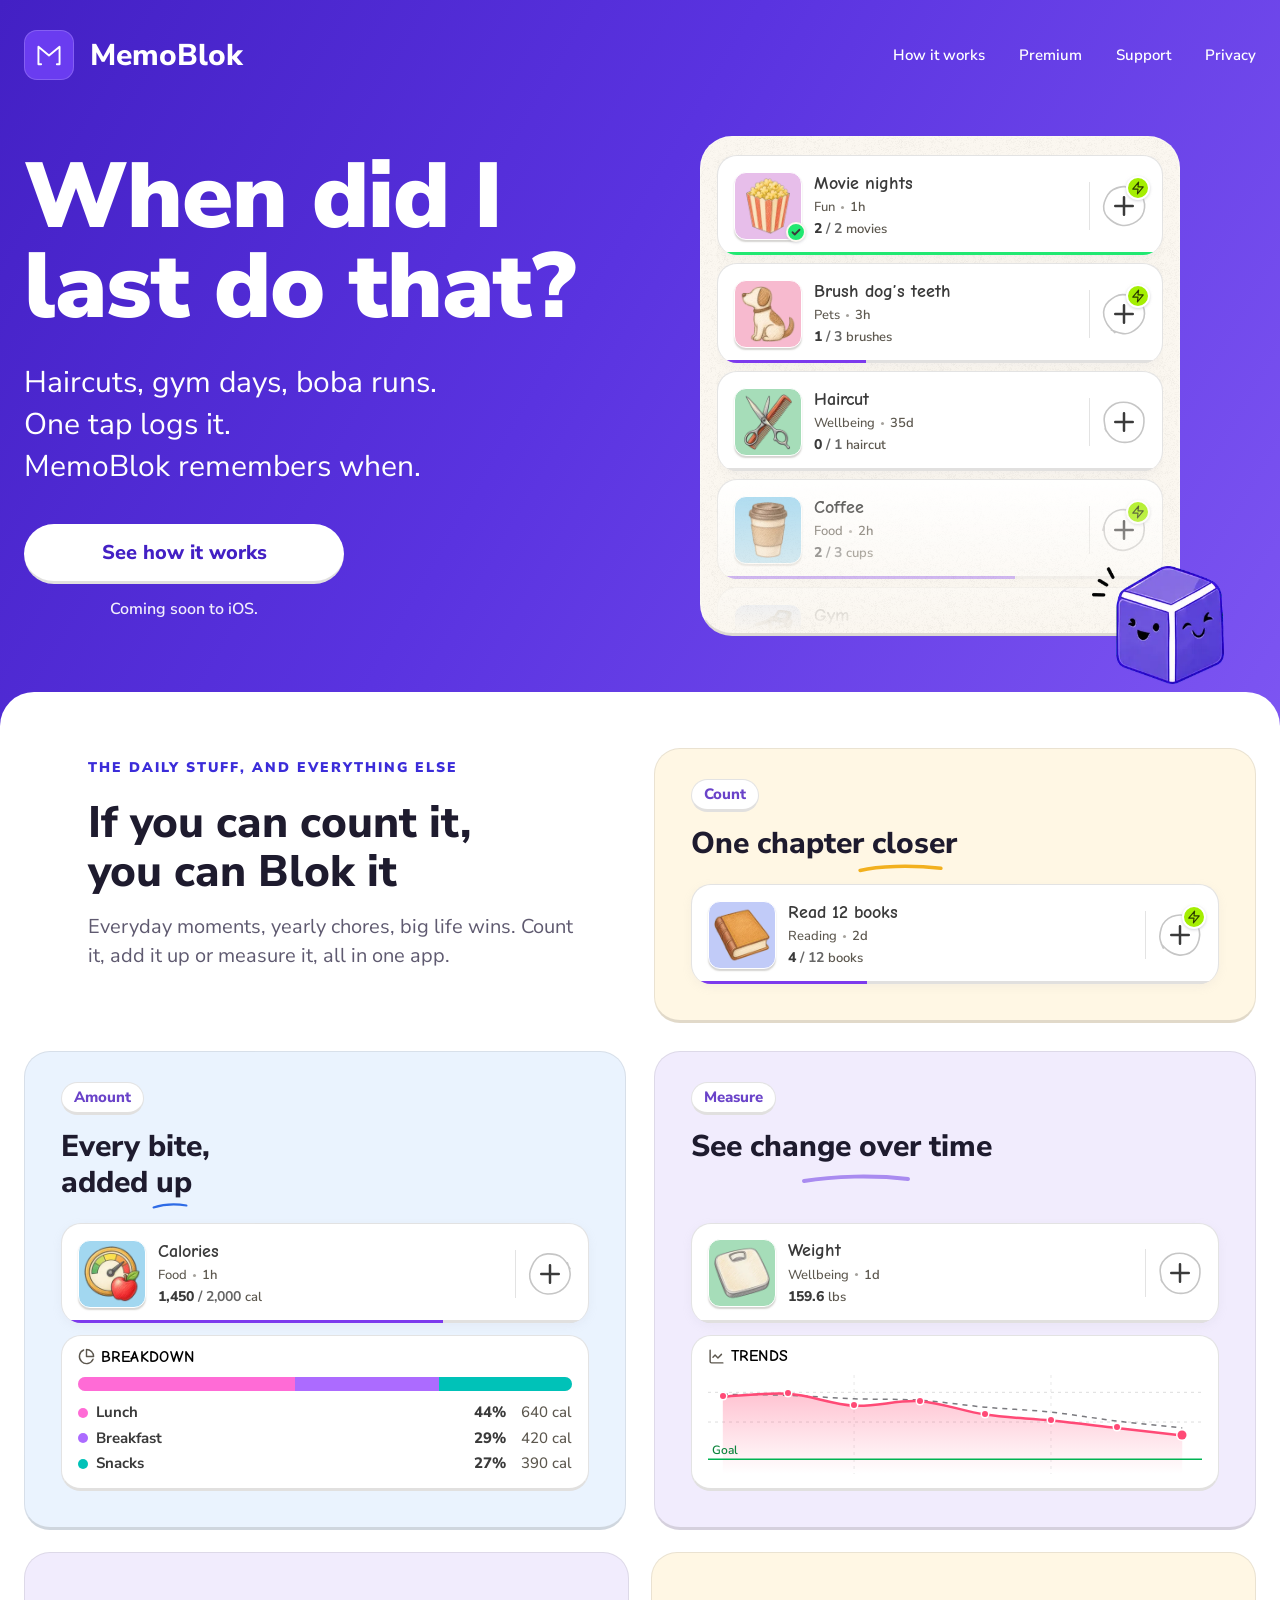
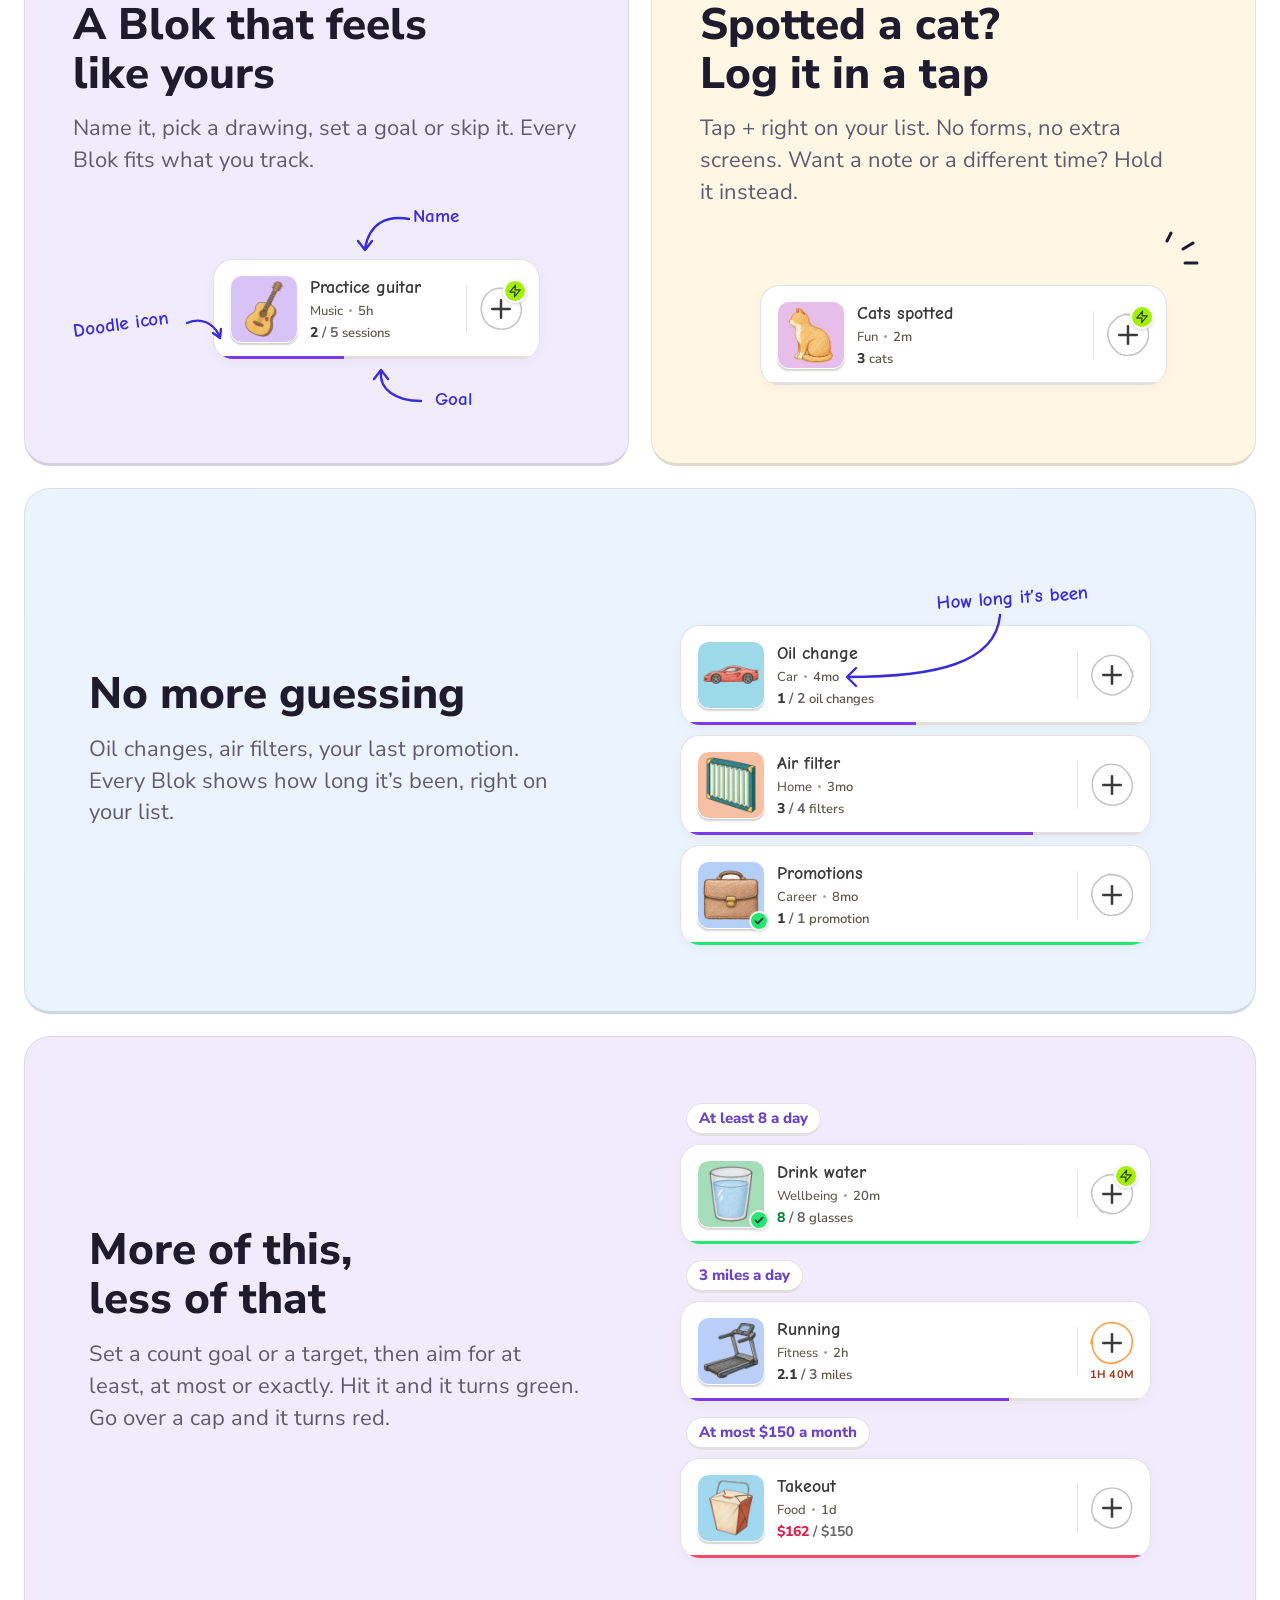
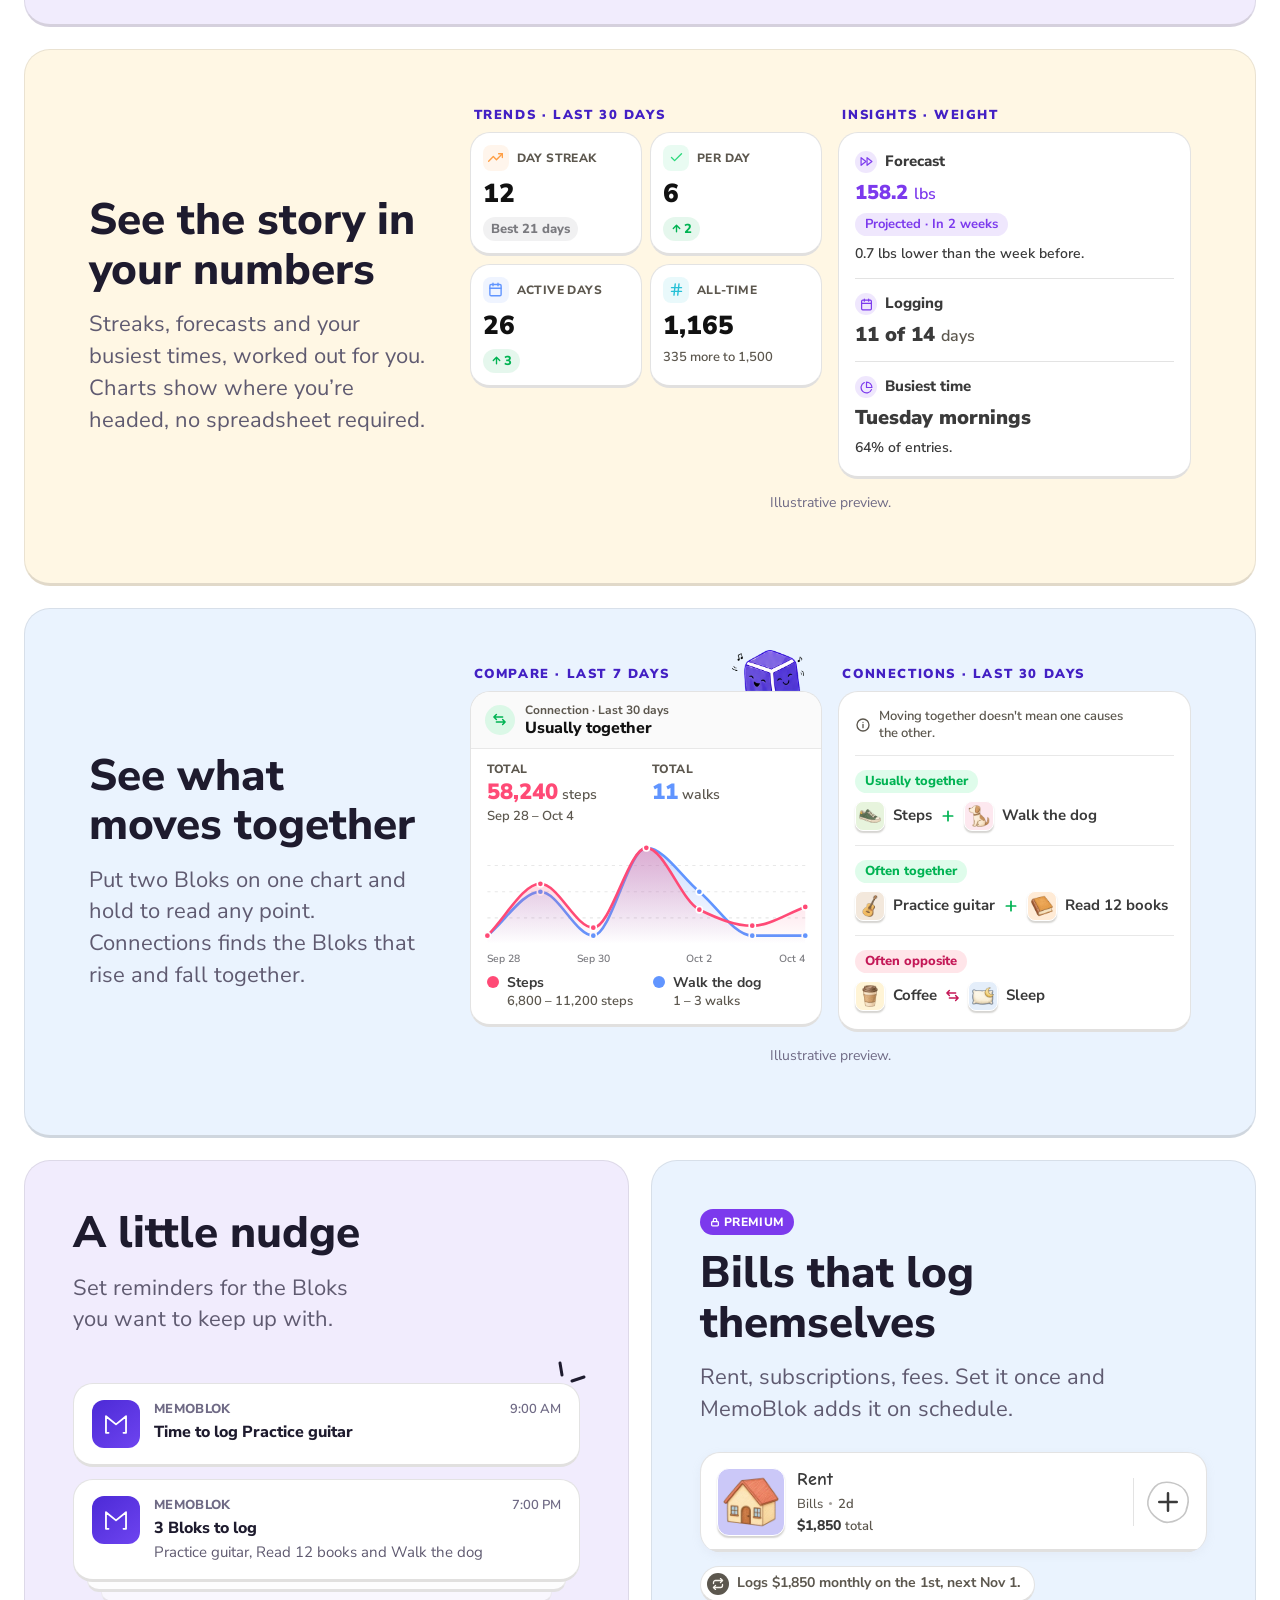
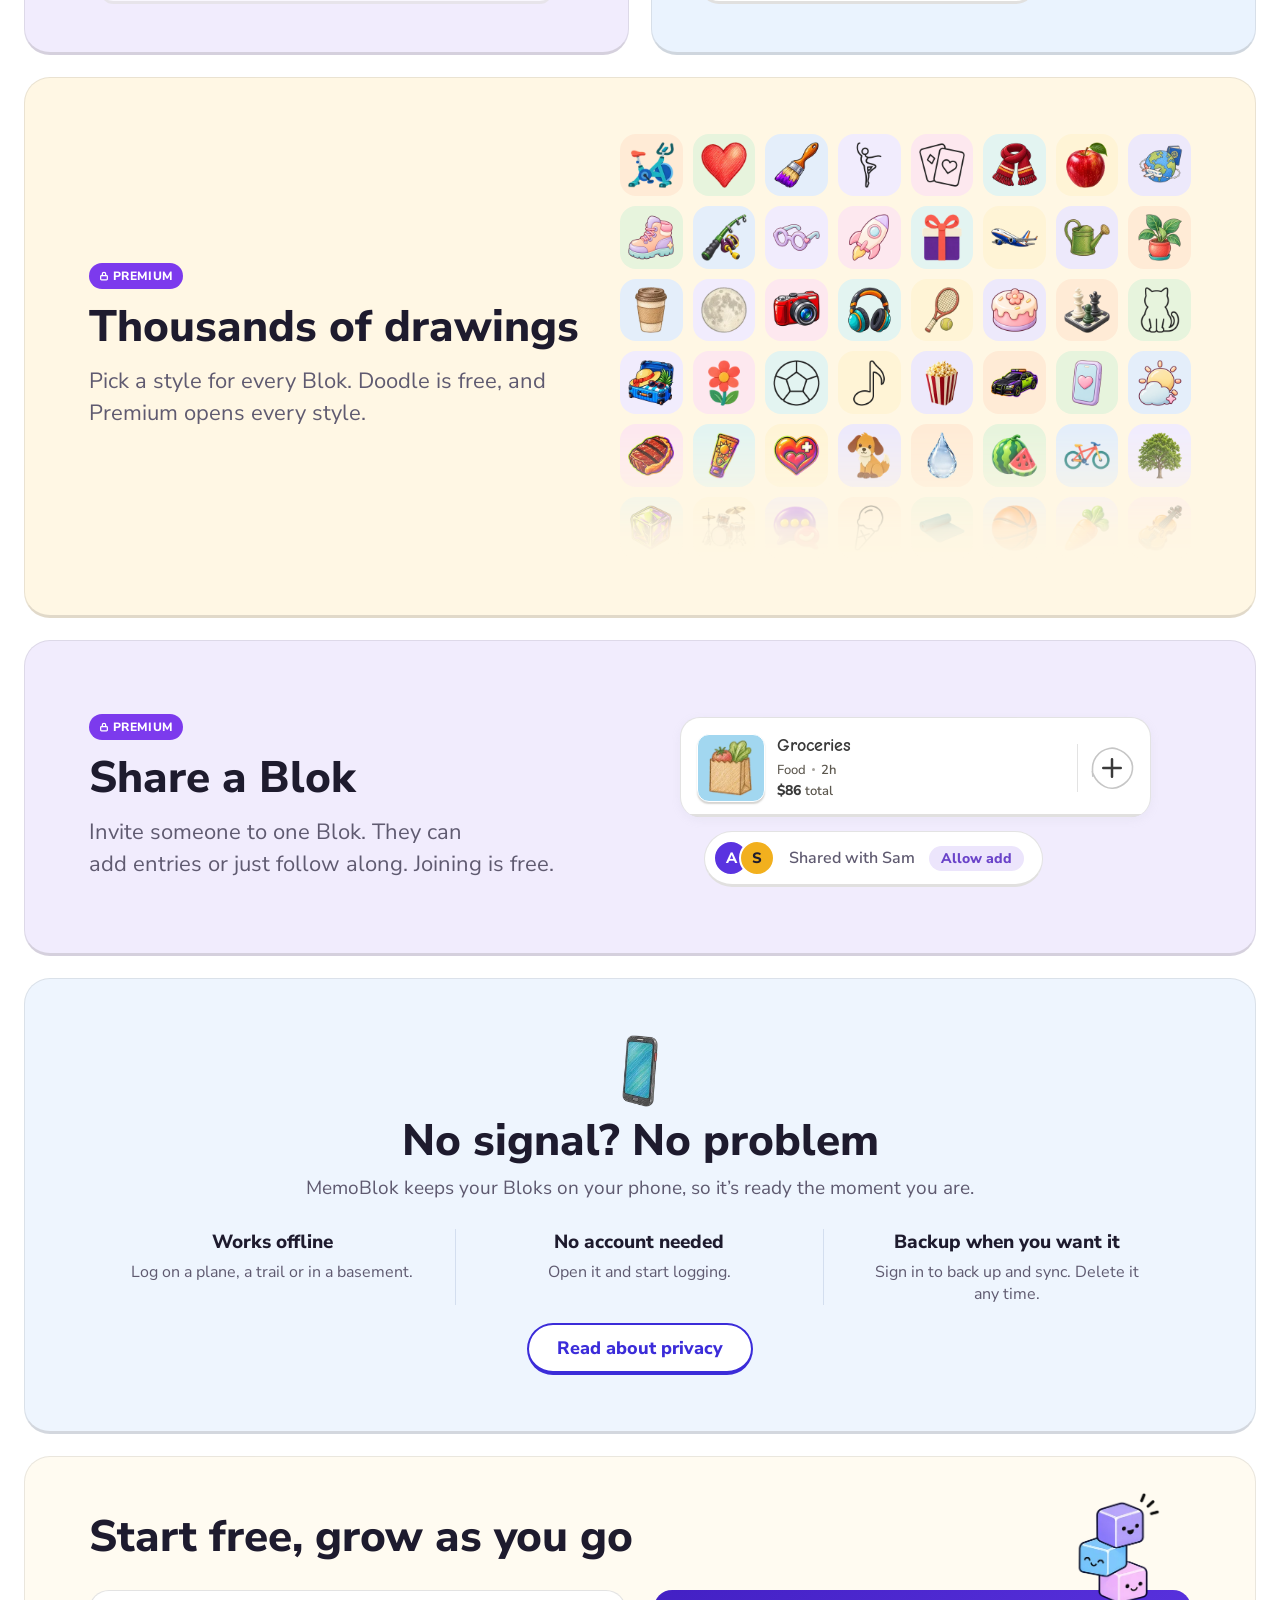
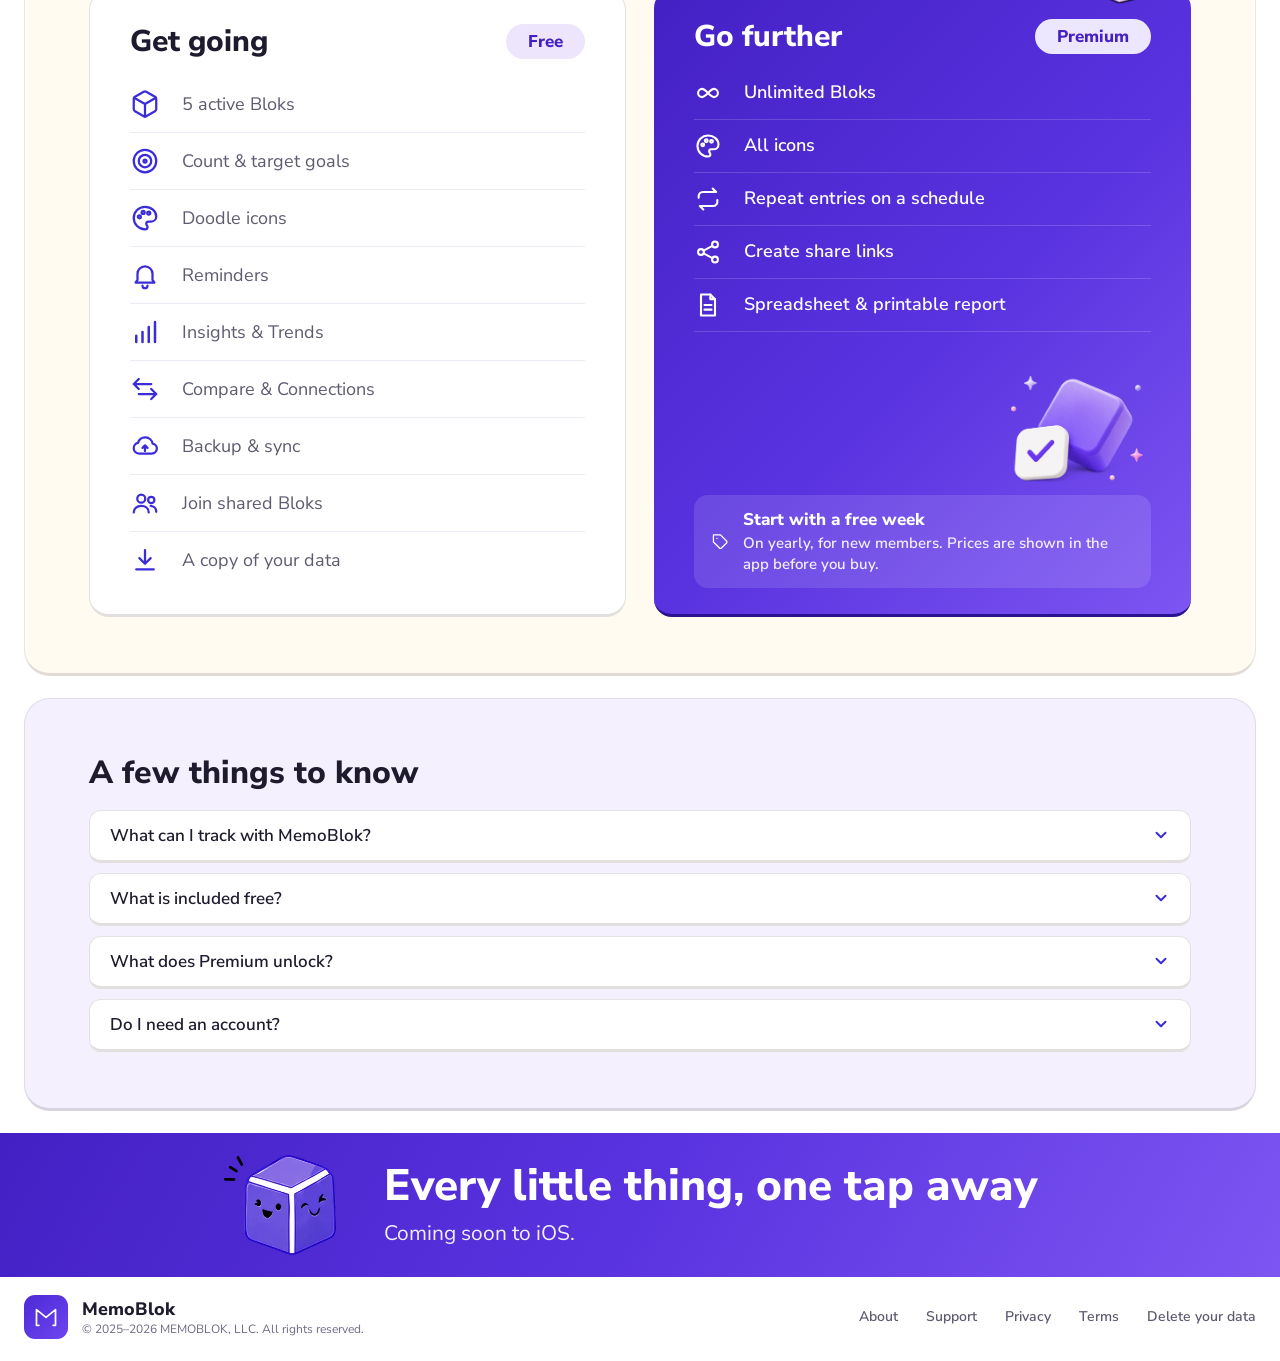
==== commit e079db00: "Site: tiles use the app's colours; share image leads with the question Each Blok tile now uses its c" ====
--- a/index.html
+++ b/index.html
@@ -13,7 +13,7 @@
   <meta property="og:image" content="https://www.memoblok.com/assets/img/og.png" />
   <meta property="og:image:width" content="1200" />
   <meta property="og:image:height" content="630" />
-  <meta property="og:image:alt" content="MemoBlok: Track anything. Coffee, haircuts, movie nights. One tap logs it. Coming soon to iOS." />
+  <meta property="og:image:alt" content="MemoBlok: When did I last do that? Haircuts, gym days, boba runs. One tap logs it. Coming soon to iOS." />
   <meta property="og:locale" content="en_US" />
   <meta property="og:url" content="https://www.memoblok.com/" />
   <meta name="twitter:card" content="summary_large_image" />
@@ -114,7 +114,7 @@
         </div>
         <div class="hero-vis">
           <div class="glimpse-wrap">
-            <div class="glimpse"><div class="glimpse-list"><div class="blok"><div class="tile" style="background: #F1ECFD"><img src="/assets/img/icons/doodle/popcorn.webp" alt="" width="56" height="56" /><span class="done"><svg width="12" height="12" viewBox="0 0 24 24" fill="none" stroke="#3A3A3A" stroke-width="3.6" stroke-linecap="round" stroke-linejoin="round"><path d="M5 12.5l4.5 4.5L19 7.5"/></svg></span></div><div class="btxt"><div class="bt">Movie nights</div><div class="bm">Fun<span class="md"></span><span class="t">1h</span></div><div class="bv"><b>2</b> <span class="sl">/</span> <b>2</b><span class="u">movies</span></div></div><span class="sep"></span><span class="qa" aria-hidden="true"><svg width="44" height="44" viewBox="0 0 44 44" fill="none" style="position: absolute; left: 0; top: 0"><path d="M10.95 5.67 Q18.36 2.18 22.46 2.65 Q26.55 3.11 30.48 4.43 Q34.41 5.75 37.29 8.78 Q40.17 11.81 41.57 15.73 Q42.97 19.65 42.56 23.78 Q42.14 27.90 40.13 31.52 Q38.11 35.14 34.65 37.41 Q31.19 39.68 27.23 40.81 Q23.27 41.94 19.22 41.20 Q15.17 40.46 11.78 38.27 Q8.40 36.09 5.55 33.09 Q2.71 30.10 1.90 26.05 Q1.10 21.99 2.39 18.16 Q3.69 14.32 5.72 10.85 Q7.75 7.38 11.40 5.52 L15.05 3.67" stroke="#C6C6C6" stroke-width="1.6" stroke-linecap="round"/></svg><svg width="30" height="30" viewBox="0 0 24 24" fill="none" stroke="#3A3A3A" stroke-width="2" stroke-linecap="round" stroke-linejoin="round" style="position: relative"><path d="M12 5v14M5 12h14"/></svg><span class="zap"><svg width="14" height="14" viewBox="0 0 24 24" fill="none" stroke="#2B3B00" stroke-width="2" stroke-linecap="round" stroke-linejoin="round"><path d="M13 2 3 14h9l-1 8 10-12h-9l1-8z"/></svg></span></span><span class="lip"><i style="width: 100%; background: #21E871"></i></span></div><div class="blok"><div class="tile" style="background: #FDE8EF"><img src="/assets/img/icons/doodle/dog.webp" alt="" width="56" height="56" /></div><div class="btxt"><div class="bt">Brush dog’s teeth</div><div class="bm">Pets<span class="md"></span><span class="t">3h</span></div><div class="bv"><b>1</b> <span class="sl">/</span> <b>3</b><span class="u">brushes</span></div></div><span class="sep"></span><span class="qa" aria-hidden="true"><svg width="44" height="44" viewBox="0 0 44 44" fill="none" style="position: absolute; left: 0; top: 0"><path d="M12.89 40.57 Q6.87 34.98 4.85 31.55 Q2.82 28.13 1.91 24.14 Q1.00 20.15 2.29 16.18 Q3.59 12.22 6.61 9.39 Q9.63 6.56 13.21 4.59 Q16.79 2.62 20.87 2.66 Q24.96 2.70 28.94 3.70 Q32.92 4.69 36.11 7.38 Q39.29 10.07 40.93 13.89 Q42.57 17.71 42.50 21.84 Q42.43 25.98 40.46 29.56 Q38.49 33.14 35.55 35.87 Q32.60 38.61 28.87 40.39 Q25.14 42.18 21.04 41.59 Q16.95 41.00 13.16 39.48 L9.38 37.96" stroke="#C6C6C6" stroke-width="1.6" stroke-linecap="round"/></svg><svg width="30" height="30" viewBox="0 0 24 24" fill="none" stroke="#3A3A3A" stroke-width="2" stroke-linecap="round" stroke-linejoin="round" style="position: relative"><path d="M12 5v14M5 12h14"/></svg><span class="zap"><svg width="14" height="14" viewBox="0 0 24 24" fill="none" stroke="#2B3B00" stroke-width="2" stroke-linecap="round" stroke-linejoin="round"><path d="M13 2 3 14h9l-1 8 10-12h-9l1-8z"/></svg></span></span><span class="lip"><i style="width: 33.3%; background: #7C3AED"></i></span></div><div class="blok"><div class="tile" style="background: #E4EEFA"><img src="/assets/img/icons/doodle/haircut.webp" alt="" width="56" height="56" /></div><div class="btxt"><div class="bt">Haircut</div><div class="bm">Wellbeing<span class="md"></span><span class="t">35d</span></div><div class="bv"><b>0</b> <span class="sl">/</span> <b>1</b><span class="u">haircut</span></div></div><span class="sep"></span><span class="qa" aria-hidden="true"><svg width="44" height="44" viewBox="0 0 44 44" fill="none" style="position: absolute; left: 0; top: 0"><path d="M4.03 30.83 Q2.16 23.09 2.14 18.93 Q2.11 14.78 4.44 11.28 Q6.77 7.78 10.19 5.49 Q13.60 3.19 17.58 2.54 Q21.55 1.90 25.46 2.57 Q29.37 3.23 32.80 5.29 Q36.24 7.35 38.91 10.54 Q41.58 13.72 41.89 17.88 Q42.20 22.04 41.50 26.06 Q40.81 30.07 38.71 33.67 Q36.61 37.27 33.08 39.56 Q29.55 41.85 25.43 42.25 Q21.30 42.65 17.34 41.71 Q13.38 40.78 10.29 38.20 Q7.19 35.61 5.16 32.18 L3.13 28.74" stroke="#C6C6C6" stroke-width="1.6" stroke-linecap="round"/></svg><svg width="30" height="30" viewBox="0 0 24 24" fill="none" stroke="#3A3A3A" stroke-width="2" stroke-linecap="round" stroke-linejoin="round" style="position: relative"><path d="M12 5v14M5 12h14"/></svg></span><span class="lip"></span></div><div class="blok"><div class="tile" style="background: #FFF4D6"><img src="/assets/img/icons/doodle/coffee.webp" alt="" width="56" height="56" /></div><div class="btxt"><div class="bt">Coffee</div><div class="bm">Food<span class="md"></span><span class="t">2h</span></div><div class="bv"><b>2</b> <span class="sl">/</span> <b>3</b><span class="u">cups</span></div></div><span class="sep"></span><span class="qa" aria-hidden="true"><svg width="44" height="44" viewBox="0 0 44 44" fill="none" style="position: absolute; left: 0; top: 0"><path d="M0.89 22.15 Q2.86 13.90 5.19 10.38 Q7.51 6.86 11.05 4.58 Q14.59 2.30 18.72 1.80 Q22.85 1.30 26.87 2.23 Q30.88 3.17 34.32 5.55 Q37.76 7.93 39.94 11.58 Q42.11 15.23 42.23 19.46 Q42.35 23.68 41.35 27.74 Q40.36 31.80 37.43 34.71 Q34.49 37.62 30.96 39.55 Q27.42 41.48 23.36 42.14 Q19.30 42.80 15.29 41.57 Q11.29 40.33 8.37 37.33 Q5.45 34.33 3.77 30.55 Q2.10 26.77 2.17 22.67 L2.25 18.57" stroke="#C6C6C6" stroke-width="1.6" stroke-linecap="round"/></svg><svg width="30" height="30" viewBox="0 0 24 24" fill="none" stroke="#3A3A3A" stroke-width="2" stroke-linecap="round" stroke-linejoin="round" style="position: relative"><path d="M12 5v14M5 12h14"/></svg><span class="zap"><svg width="14" height="14" viewBox="0 0 24 24" fill="none" stroke="#2B3B00" stroke-width="2" stroke-linecap="round" stroke-linejoin="round"><path d="M13 2 3 14h9l-1 8 10-12h-9l1-8z"/></svg></span></span><span class="lip"><i style="width: 67%; background: #7C3AED"></i></span></div><div class="blok d-only"><div class="tile" style="background: #E7F4DD"><img src="/assets/img/icons/doodle/treadmill.webp" alt="" width="56" height="56" /></div><div class="btxt"><div class="bt">Gym</div><div class="bm">Fitness<span class="md"></span><span class="t">2d</span></div><div class="bv"><b>2</b> <span class="sl">/</span> <b>3</b><span class="u">workouts</span></div></div><span class="sep"></span><span class="qa" aria-hidden="true"><svg width="44" height="44" viewBox="0 0 44 44" fill="none" style="position: absolute; left: 0; top: 0"><path d="M13.34 3.56 Q21.15 1.61 25.31 1.79 Q29.47 1.97 33.01 4.34 Q36.55 6.70 38.40 10.47 Q40.26 14.24 41.65 18.21 Q43.05 22.19 41.80 26.22 Q40.55 30.25 38.13 33.51 Q35.71 36.77 32.36 39.02 Q29.00 41.27 24.98 42.24 Q20.96 43.21 16.94 42.05 Q12.91 40.89 9.55 38.35 Q6.19 35.80 4.42 31.99 Q2.65 28.17 1.90 24.01 Q1.16 19.86 2.38 15.77 Q3.59 11.69 6.41 8.56 Q9.22 5.43 12.94 3.61 L16.67 1.79" stroke="#C6C6C6" stroke-width="1.6" stroke-linecap="round"/></svg><svg width="30" height="30" viewBox="0 0 24 24" fill="none" stroke="#3A3A3A" stroke-width="2" stroke-linecap="round" stroke-linejoin="round" style="position: relative"><path d="M12 5v14M5 12h14"/></svg></span><span class="lip"><i style="width: 67%; background: #7C3AED"></i></span></div></div></div>
+            <div class="glimpse"><div class="glimpse-list"><div class="blok"><div class="tile" style="background: #E7BEEA"><img src="/assets/img/icons/doodle/popcorn.webp" alt="" width="56" height="56" /><span class="done"><svg width="12" height="12" viewBox="0 0 24 24" fill="none" stroke="#3A3A3A" stroke-width="3.6" stroke-linecap="round" stroke-linejoin="round"><path d="M5 12.5l4.5 4.5L19 7.5"/></svg></span></div><div class="btxt"><div class="bt">Movie nights</div><div class="bm">Fun<span class="md"></span><span class="t">1h</span></div><div class="bv"><b>2</b> <span class="sl">/</span> <b>2</b><span class="u">movies</span></div></div><span class="sep"></span><span class="qa" aria-hidden="true"><svg width="44" height="44" viewBox="0 0 44 44" fill="none" style="position: absolute; left: 0; top: 0"><path d="M10.95 5.67 Q18.36 2.18 22.46 2.65 Q26.55 3.11 30.48 4.43 Q34.41 5.75 37.29 8.78 Q40.17 11.81 41.57 15.73 Q42.97 19.65 42.56 23.78 Q42.14 27.90 40.13 31.52 Q38.11 35.14 34.65 37.41 Q31.19 39.68 27.23 40.81 Q23.27 41.94 19.22 41.20 Q15.17 40.46 11.78 38.27 Q8.40 36.09 5.55 33.09 Q2.71 30.10 1.90 26.05 Q1.10 21.99 2.39 18.16 Q3.69 14.32 5.72 10.85 Q7.75 7.38 11.40 5.52 L15.05 3.67" stroke="#C6C6C6" stroke-width="1.6" stroke-linecap="round"/></svg><svg width="30" height="30" viewBox="0 0 24 24" fill="none" stroke="#3A3A3A" stroke-width="2" stroke-linecap="round" stroke-linejoin="round" style="position: relative"><path d="M12 5v14M5 12h14"/></svg><span class="zap"><svg width="14" height="14" viewBox="0 0 24 24" fill="none" stroke="#2B3B00" stroke-width="2" stroke-linecap="round" stroke-linejoin="round"><path d="M13 2 3 14h9l-1 8 10-12h-9l1-8z"/></svg></span></span><span class="lip"><i style="width: 100%; background: #21E871"></i></span></div><div class="blok"><div class="tile" style="background: #F7BACF"><img src="/assets/img/icons/doodle/dog.webp" alt="" width="56" height="56" /></div><div class="btxt"><div class="bt">Brush dog’s teeth</div><div class="bm">Pets<span class="md"></span><span class="t">3h</span></div><div class="bv"><b>1</b> <span class="sl">/</span> <b>3</b><span class="u">brushes</span></div></div><span class="sep"></span><span class="qa" aria-hidden="true"><svg width="44" height="44" viewBox="0 0 44 44" fill="none" style="position: absolute; left: 0; top: 0"><path d="M12.89 40.57 Q6.87 34.98 4.85 31.55 Q2.82 28.13 1.91 24.14 Q1.00 20.15 2.29 16.18 Q3.59 12.22 6.61 9.39 Q9.63 6.56 13.21 4.59 Q16.79 2.62 20.87 2.66 Q24.96 2.70 28.94 3.70 Q32.92 4.69 36.11 7.38 Q39.29 10.07 40.93 13.89 Q42.57 17.71 42.50 21.84 Q42.43 25.98 40.46 29.56 Q38.49 33.14 35.55 35.87 Q32.60 38.61 28.87 40.39 Q25.14 42.18 21.04 41.59 Q16.95 41.00 13.16 39.48 L9.38 37.96" stroke="#C6C6C6" stroke-width="1.6" stroke-linecap="round"/></svg><svg width="30" height="30" viewBox="0 0 24 24" fill="none" stroke="#3A3A3A" stroke-width="2" stroke-linecap="round" stroke-linejoin="round" style="position: relative"><path d="M12 5v14M5 12h14"/></svg><span class="zap"><svg width="14" height="14" viewBox="0 0 24 24" fill="none" stroke="#2B3B00" stroke-width="2" stroke-linecap="round" stroke-linejoin="round"><path d="M13 2 3 14h9l-1 8 10-12h-9l1-8z"/></svg></span></span><span class="lip"><i style="width: 33.3%; background: #7C3AED"></i></span></div><div class="blok"><div class="tile" style="background: #A6DDB9"><img src="/assets/img/icons/doodle/haircut.webp" alt="" width="56" height="56" /></div><div class="btxt"><div class="bt">Haircut</div><div class="bm">Wellbeing<span class="md"></span><span class="t">35d</span></div><div class="bv"><b>0</b> <span class="sl">/</span> <b>1</b><span class="u">haircut</span></div></div><span class="sep"></span><span class="qa" aria-hidden="true"><svg width="44" height="44" viewBox="0 0 44 44" fill="none" style="position: absolute; left: 0; top: 0"><path d="M4.03 30.83 Q2.16 23.09 2.14 18.93 Q2.11 14.78 4.44 11.28 Q6.77 7.78 10.19 5.49 Q13.60 3.19 17.58 2.54 Q21.55 1.90 25.46 2.57 Q29.37 3.23 32.80 5.29 Q36.24 7.35 38.91 10.54 Q41.58 13.72 41.89 17.88 Q42.20 22.04 41.50 26.06 Q40.81 30.07 38.71 33.67 Q36.61 37.27 33.08 39.56 Q29.55 41.85 25.43 42.25 Q21.30 42.65 17.34 41.71 Q13.38 40.78 10.29 38.20 Q7.19 35.61 5.16 32.18 L3.13 28.74" stroke="#C6C6C6" stroke-width="1.6" stroke-linecap="round"/></svg><svg width="30" height="30" viewBox="0 0 24 24" fill="none" stroke="#3A3A3A" stroke-width="2" stroke-linecap="round" stroke-linejoin="round" style="position: relative"><path d="M12 5v14M5 12h14"/></svg></span><span class="lip"></span></div><div class="blok"><div class="tile" style="background: #A2D7F0"><img src="/assets/img/icons/doodle/coffee.webp" alt="" width="56" height="56" /></div><div class="btxt"><div class="bt">Coffee</div><div class="bm">Food<span class="md"></span><span class="t">2h</span></div><div class="bv"><b>2</b> <span class="sl">/</span> <b>3</b><span class="u">cups</span></div></div><span class="sep"></span><span class="qa" aria-hidden="true"><svg width="44" height="44" viewBox="0 0 44 44" fill="none" style="position: absolute; left: 0; top: 0"><path d="M0.89 22.15 Q2.86 13.90 5.19 10.38 Q7.51 6.86 11.05 4.58 Q14.59 2.30 18.72 1.80 Q22.85 1.30 26.87 2.23 Q30.88 3.17 34.32 5.55 Q37.76 7.93 39.94 11.58 Q42.11 15.23 42.23 19.46 Q42.35 23.68 41.35 27.74 Q40.36 31.80 37.43 34.71 Q34.49 37.62 30.96 39.55 Q27.42 41.48 23.36 42.14 Q19.30 42.80 15.29 41.57 Q11.29 40.33 8.37 37.33 Q5.45 34.33 3.77 30.55 Q2.10 26.77 2.17 22.67 L2.25 18.57" stroke="#C6C6C6" stroke-width="1.6" stroke-linecap="round"/></svg><svg width="30" height="30" viewBox="0 0 24 24" fill="none" stroke="#3A3A3A" stroke-width="2" stroke-linecap="round" stroke-linejoin="round" style="position: relative"><path d="M12 5v14M5 12h14"/></svg><span class="zap"><svg width="14" height="14" viewBox="0 0 24 24" fill="none" stroke="#2B3B00" stroke-width="2" stroke-linecap="round" stroke-linejoin="round"><path d="M13 2 3 14h9l-1 8 10-12h-9l1-8z"/></svg></span></span><span class="lip"><i style="width: 67%; background: #7C3AED"></i></span></div><div class="blok d-only"><div class="tile" style="background: #B9CEF8"><img src="/assets/img/icons/doodle/treadmill.webp" alt="" width="56" height="56" /></div><div class="btxt"><div class="bt">Gym</div><div class="bm">Fitness<span class="md"></span><span class="t">2d</span></div><div class="bv"><b>2</b> <span class="sl">/</span> <b>3</b><span class="u">workouts</span></div></div><span class="sep"></span><span class="qa" aria-hidden="true"><svg width="44" height="44" viewBox="0 0 44 44" fill="none" style="position: absolute; left: 0; top: 0"><path d="M13.34 3.56 Q21.15 1.61 25.31 1.79 Q29.47 1.97 33.01 4.34 Q36.55 6.70 38.40 10.47 Q40.26 14.24 41.65 18.21 Q43.05 22.19 41.80 26.22 Q40.55 30.25 38.13 33.51 Q35.71 36.77 32.36 39.02 Q29.00 41.27 24.98 42.24 Q20.96 43.21 16.94 42.05 Q12.91 40.89 9.55 38.35 Q6.19 35.80 4.42 31.99 Q2.65 28.17 1.90 24.01 Q1.16 19.86 2.38 15.77 Q3.59 11.69 6.41 8.56 Q9.22 5.43 12.94 3.61 L16.67 1.79" stroke="#C6C6C6" stroke-width="1.6" stroke-linecap="round"/></svg><svg width="30" height="30" viewBox="0 0 24 24" fill="none" stroke="#3A3A3A" stroke-width="2" stroke-linecap="round" stroke-linejoin="round" style="position: relative"><path d="M12 5v14M5 12h14"/></svg></span><span class="lip"><i style="width: 67%; background: #7C3AED"></i></span></div></div></div>
             <img class="hero-mascot" src="/assets/img/mascot.webp" alt="" width="132" height="118" />
           </div>
         </div>
@@ -133,18 +133,18 @@
         <div class="poss-card" style="background: #FFF7E4">
           <span class="chip">Count</span>
           <h3 class="card-h">One chapter <span class="ul">closer<svg class="d-only" width="120" height="14" viewBox="0 0 120 14" fill="none" style="position: absolute; left: -14px; bottom: -14px"><path d="M3 9c25-6 70-8 114-3" stroke="#F2B01E" stroke-width="5" stroke-linecap="round"/></svg></span><svg class="m-only" width="96" height="10" viewBox="0 0 130 12" fill="none" style="margin: 2px 0 0 104px"><path d="M3 8c30-6 80-7 124-2" stroke="#F2B01E" stroke-width="5" stroke-linecap="round"/></svg></h3>
-          <div class="blok"><div class="tile" style="background: #FFEBD6"><img src="/assets/img/icons/doodle/book-v2.webp" alt="" width="56" height="56" /></div><div class="btxt"><div class="bt">Read 12&nbsp;books</div><div class="bm">Reading<span class="md"></span><span class="t">2d</span></div><div class="bv"><b>4</b> <span class="sl">/</span> <b>12</b><span class="u">books</span></div></div><span class="sep"></span><span class="qa" aria-hidden="true"><svg width="44" height="44" viewBox="0 0 44 44" fill="none" style="position: absolute; left: 0; top: 0"><path d="M5.32 35.08 Q1.57 27.34 1.84 23.12 Q2.11 18.90 3.32 14.95 Q4.53 10.99 7.43 8.05 Q10.34 5.12 14.11 3.60 Q17.89 2.08 21.95 1.97 Q26.02 1.86 29.83 3.42 Q33.64 4.98 36.39 8.07 Q39.13 11.16 40.54 15.03 Q41.94 18.90 41.57 22.95 Q41.19 27.01 39.64 30.78 Q38.09 34.55 35.07 37.35 Q32.05 40.16 28.10 41.32 Q24.15 42.47 20.13 41.91 Q16.10 41.35 12.61 39.31 Q9.13 37.28 6.28 34.28 L3.43 31.28" stroke="#C6C6C6" stroke-width="1.6" stroke-linecap="round"/></svg><svg width="30" height="30" viewBox="0 0 24 24" fill="none" stroke="#3A3A3A" stroke-width="2" stroke-linecap="round" stroke-linejoin="round" style="position: relative"><path d="M12 5v14M5 12h14"/></svg><span class="zap"><svg width="14" height="14" viewBox="0 0 24 24" fill="none" stroke="#2B3B00" stroke-width="2" stroke-linecap="round" stroke-linejoin="round"><path d="M13 2 3 14h9l-1 8 10-12h-9l1-8z"/></svg></span></span><span class="lip"><i style="width: 33.3%; background: #7C3AED"></i></span></div>
+          <div class="blok"><div class="tile" style="background: #C1CBF8"><img src="/assets/img/icons/doodle/book-v2.webp" alt="" width="56" height="56" /></div><div class="btxt"><div class="bt">Read 12&nbsp;books</div><div class="bm">Reading<span class="md"></span><span class="t">2d</span></div><div class="bv"><b>4</b> <span class="sl">/</span> <b>12</b><span class="u">books</span></div></div><span class="sep"></span><span class="qa" aria-hidden="true"><svg width="44" height="44" viewBox="0 0 44 44" fill="none" style="position: absolute; left: 0; top: 0"><path d="M5.32 35.08 Q1.57 27.34 1.84 23.12 Q2.11 18.90 3.32 14.95 Q4.53 10.99 7.43 8.05 Q10.34 5.12 14.11 3.60 Q17.89 2.08 21.95 1.97 Q26.02 1.86 29.83 3.42 Q33.64 4.98 36.39 8.07 Q39.13 11.16 40.54 15.03 Q41.94 18.90 41.57 22.95 Q41.19 27.01 39.64 30.78 Q38.09 34.55 35.07 37.35 Q32.05 40.16 28.10 41.32 Q24.15 42.47 20.13 41.91 Q16.10 41.35 12.61 39.31 Q9.13 37.28 6.28 34.28 L3.43 31.28" stroke="#C6C6C6" stroke-width="1.6" stroke-linecap="round"/></svg><svg width="30" height="30" viewBox="0 0 24 24" fill="none" stroke="#3A3A3A" stroke-width="2" stroke-linecap="round" stroke-linejoin="round" style="position: relative"><path d="M12 5v14M5 12h14"/></svg><span class="zap"><svg width="14" height="14" viewBox="0 0 24 24" fill="none" stroke="#2B3B00" stroke-width="2" stroke-linecap="round" stroke-linejoin="round"><path d="M13 2 3 14h9l-1 8 10-12h-9l1-8z"/></svg></span></span><span class="lip"><i style="width: 33.3%; background: #7C3AED"></i></span></div>
         </div>
         <div class="poss-card" style="background: #EAF3FE">
           <span class="chip">Amount</span>
           <h3 class="card-h">Every bite,<br />added <span class="ul">up<svg class="d-only" width="70" height="14" viewBox="0 0 70 14" fill="none" style="position: absolute; left: -4px; bottom: -12px"><path d="M3 10c18-6 40-8 64-4" stroke="#2E6BE6" stroke-width="4" stroke-linecap="round"/></svg><svg class="m-only" width="50" height="10" viewBox="0 0 64 12" fill="none" style="position: absolute; left: -2px; bottom: -8px"><path d="M3 9c16-6 36-7 58-3" stroke="#2E6BE6" stroke-width="4" stroke-linecap="round"/></svg></span></h3>
-          <div class="blok"><div class="tile" style="background: #FFF4D6"><img src="/assets/img/icons/doodle/calories.webp" alt="" width="56" height="56" /></div><div class="btxt"><div class="bt">Calories</div><div class="bm">Food<span class="md"></span><span class="t">1h</span></div><div class="bv"><b>1,450</b> <span class="sl">/</span> <b>2,000</b><span class="u">cal</span></div></div><span class="sep"></span><span class="qa" aria-hidden="true"><svg width="44" height="44" viewBox="0 0 44 44" fill="none" style="position: absolute; left: 0; top: 0"><path d="M39.34 10.81 Q42.29 18.72 42.14 22.94 Q41.98 27.17 39.91 30.81 Q37.85 34.45 34.73 37.17 Q31.60 39.90 27.61 41.03 Q23.62 42.16 19.38 42.04 Q15.13 41.93 11.46 39.67 Q7.80 37.41 5.21 33.95 Q2.62 30.50 1.92 26.25 Q1.23 22.00 2.49 18.00 Q3.75 14.00 5.77 10.30 Q7.79 6.59 11.45 4.34 Q15.12 2.10 19.37 1.90 Q23.61 1.70 27.75 2.62 Q31.89 3.54 34.91 6.51 Q37.94 9.47 39.98 13.14 L42.03 16.82" stroke="#C6C6C6" stroke-width="1.6" stroke-linecap="round"/></svg><svg width="30" height="30" viewBox="0 0 24 24" fill="none" stroke="#3A3A3A" stroke-width="2" stroke-linecap="round" stroke-linejoin="round" style="position: relative"><path d="M12 5v14M5 12h14"/></svg></span><span class="lip"><i style="width: 72.5%; background: #7C3AED"></i></span></div>
+          <div class="blok"><div class="tile" style="background: #A2D7F0"><img src="/assets/img/icons/doodle/calories.webp" alt="" width="56" height="56" /></div><div class="btxt"><div class="bt">Calories</div><div class="bm">Food<span class="md"></span><span class="t">1h</span></div><div class="bv"><b>1,450</b> <span class="sl">/</span> <b>2,000</b><span class="u">cal</span></div></div><span class="sep"></span><span class="qa" aria-hidden="true"><svg width="44" height="44" viewBox="0 0 44 44" fill="none" style="position: absolute; left: 0; top: 0"><path d="M39.34 10.81 Q42.29 18.72 42.14 22.94 Q41.98 27.17 39.91 30.81 Q37.85 34.45 34.73 37.17 Q31.60 39.90 27.61 41.03 Q23.62 42.16 19.38 42.04 Q15.13 41.93 11.46 39.67 Q7.80 37.41 5.21 33.95 Q2.62 30.50 1.92 26.25 Q1.23 22.00 2.49 18.00 Q3.75 14.00 5.77 10.30 Q7.79 6.59 11.45 4.34 Q15.12 2.10 19.37 1.90 Q23.61 1.70 27.75 2.62 Q31.89 3.54 34.91 6.51 Q37.94 9.47 39.98 13.14 L42.03 16.82" stroke="#C6C6C6" stroke-width="1.6" stroke-linecap="round"/></svg><svg width="30" height="30" viewBox="0 0 24 24" fill="none" stroke="#3A3A3A" stroke-width="2" stroke-linecap="round" stroke-linejoin="round" style="position: relative"><path d="M12 5v14M5 12h14"/></svg></span><span class="lip"><i style="width: 72.5%; background: #7C3AED"></i></span></div>
           <div class="sp"><div class="sp-head"><svg width="17" height="17" viewBox="0 0 24 24" fill="none" stroke="#5C574E" stroke-width="2" stroke-linecap="round" stroke-linejoin="round" aria-hidden="true"><path d="M21.21 15.89A10 10 0 1 1 8 2.83"/><path d="M22 12A10 10 0 0 0 12 2v10z"/></svg><span class="sp-title">Breakdown</span></div><div class="bd-bar" aria-hidden="true"><i style="flex: 44; background: #FF6BD6"></i><i style="flex: 29; background: #AC6BFF"></i><i style="flex: 27; background: #00C2B8"></i></div><ul class="bd-key"><li><span class="bd-dot" style="background: #FF6BD6"></span>Lunch<b>44%</b><span class="bd-val">640 cal</span></li><li><span class="bd-dot" style="background: #AC6BFF"></span>Breakfast<b>29%</b><span class="bd-val">420 cal</span></li><li><span class="bd-dot" style="background: #00C2B8"></span>Snacks<b>27%</b><span class="bd-val">390 cal</span></li></ul></div>
         </div>
         <div class="poss-card" style="background: #F1ECFD">
           <span class="chip">Measure</span>
           <h3 class="card-h">See change over&nbsp;time<svg class="d-only" width="110" height="12" viewBox="0 0 110 12" fill="none" style="margin: 8px 0 0 110px"><path d="M3 8c30-5 70-6 104-2" stroke="#A98BF0" stroke-width="4" stroke-linecap="round"/></svg><svg class="m-only" width="84" height="10" viewBox="0 0 110 12" fill="none" style="margin: 2px 0 0 36px"><path d="M3 8c30-5 70-6 104-2" stroke="#A98BF0" stroke-width="4" stroke-linecap="round"/></svg></h3>
-          <div class="blok"><div class="tile" style="background: #E4EEFA"><img src="/assets/img/icons/doodle/scale.webp" alt="" width="56" height="56" /></div><div class="btxt"><div class="bt">Weight</div><div class="bm">Wellbeing<span class="md"></span><span class="t">1d</span></div><div class="bv"><b>159.6</b><span class="u">lbs</span></div></div><span class="sep"></span><span class="qa" aria-hidden="true"><svg width="44" height="44" viewBox="0 0 44 44" fill="none" style="position: absolute; left: 0; top: 0"><path d="M4.03 30.83 Q2.16 23.09 2.14 18.93 Q2.11 14.78 4.44 11.28 Q6.77 7.78 10.19 5.49 Q13.60 3.19 17.58 2.54 Q21.55 1.90 25.46 2.57 Q29.37 3.23 32.80 5.29 Q36.24 7.35 38.91 10.54 Q41.58 13.72 41.89 17.88 Q42.20 22.04 41.50 26.06 Q40.81 30.07 38.71 33.67 Q36.61 37.27 33.08 39.56 Q29.55 41.85 25.43 42.25 Q21.30 42.65 17.34 41.71 Q13.38 40.78 10.29 38.20 Q7.19 35.61 5.16 32.18 L3.13 28.74" stroke="#C6C6C6" stroke-width="1.6" stroke-linecap="round"/></svg><svg width="30" height="30" viewBox="0 0 24 24" fill="none" stroke="#3A3A3A" stroke-width="2" stroke-linecap="round" stroke-linejoin="round" style="position: relative"><path d="M12 5v14M5 12h14"/></svg></span><span class="lip"></span></div>
+          <div class="blok"><div class="tile" style="background: #A6DDB9"><img src="/assets/img/icons/doodle/scale.webp" alt="" width="56" height="56" /></div><div class="btxt"><div class="bt">Weight</div><div class="bm">Wellbeing<span class="md"></span><span class="t">1d</span></div><div class="bv"><b>159.6</b><span class="u">lbs</span></div></div><span class="sep"></span><span class="qa" aria-hidden="true"><svg width="44" height="44" viewBox="0 0 44 44" fill="none" style="position: absolute; left: 0; top: 0"><path d="M4.03 30.83 Q2.16 23.09 2.14 18.93 Q2.11 14.78 4.44 11.28 Q6.77 7.78 10.19 5.49 Q13.60 3.19 17.58 2.54 Q21.55 1.90 25.46 2.57 Q29.37 3.23 32.80 5.29 Q36.24 7.35 38.91 10.54 Q41.58 13.72 41.89 17.88 Q42.20 22.04 41.50 26.06 Q40.81 30.07 38.71 33.67 Q36.61 37.27 33.08 39.56 Q29.55 41.85 25.43 42.25 Q21.30 42.65 17.34 41.71 Q13.38 40.78 10.29 38.20 Q7.19 35.61 5.16 32.18 L3.13 28.74" stroke="#C6C6C6" stroke-width="1.6" stroke-linecap="round"/></svg><svg width="30" height="30" viewBox="0 0 24 24" fill="none" stroke="#3A3A3A" stroke-width="2" stroke-linecap="round" stroke-linejoin="round" style="position: relative"><path d="M12 5v14M5 12h14"/></svg></span><span class="lip"></span></div>
           <div class="sp"><div class="sp-head"><svg width="17" height="17" viewBox="0 0 24 24" fill="none" stroke="#5C574E" stroke-width="2" stroke-linecap="round" stroke-linejoin="round" aria-hidden="true"><path d="M3 3v16a2 2 0 0 0 2 2h16"/><path d="m19 9-5 5-4-4-3 3"/></svg><span class="sp-title">Trends</span></div><div class="tc" role="img" aria-label="Weight readings falling from 162.2 to 159.6 lbs, with their average and a 158 lbs goal"><svg viewBox="0 0 100 100" preserveAspectRatio="none" aria-hidden="true"><defs><linearGradient id="tcg" x1="0" y1="0" x2="0" y2="1"><stop offset="0" stop-color="#FF4A76" stop-opacity=".33"/><stop offset="1" stop-color="#FF4A76" stop-opacity="0"/></linearGradient></defs><path d="M0 17.5H100" stroke="#DDDDDD" stroke-width="1" stroke-dasharray="3 4" vector-effect="non-scaling-stroke"/><path d="M0 47.5H100" stroke="#DDDDDD" stroke-width="1" stroke-dasharray="3 4" vector-effect="non-scaling-stroke"/><path d="M29.57 0V100" stroke="#E8E8E8" stroke-width="1" stroke-dasharray="3 4" vector-effect="non-scaling-stroke"/><path d="M69.43 0V100" stroke="#E8E8E8" stroke-width="1" stroke-dasharray="3 4" vector-effect="non-scaling-stroke"/><path d="M3 22C5.21 21.5 11.86 17.5 16.29 19C20.71 20.5 25.14 29.75 29.57 31C34 32.25 38.43 25 42.86 26.5C47.29 28 51.71 36.75 56.14 40C60.57 43.25 65 43.75 69.43 46C73.86 48.25 78.29 51 82.71 53.5C87.14 56 93.79 59.75 96 61L96 100L3 100Z" fill="url(#tcg)"/><path d="M0 85H100" stroke="#00B353" stroke-width="1.5" vector-effect="non-scaling-stroke"/><path d="M3 19.5C5.21 19.67 11.86 19.75 16.29 20.5C20.71 21.25 25.14 23.17 29.57 24C34 24.83 38.43 24.08 42.86 25.5C47.29 26.92 51.71 30.5 56.14 32.5C60.57 34.5 65 35.17 69.43 37.5C73.86 39.83 78.29 43.83 82.71 46.5C87.14 49.17 93.79 52.33 96 53.5" fill="none" stroke="#7A7A7F" stroke-width="1.5" stroke-dasharray="5 5" vector-effect="non-scaling-stroke"/><path d="M3 22C5.21 21.5 11.86 17.5 16.29 19C20.71 20.5 25.14 29.75 29.57 31C34 32.25 38.43 25 42.86 26.5C47.29 28 51.71 36.75 56.14 40C60.57 43.25 65 43.75 69.43 46C73.86 48.25 78.29 51 82.71 53.5C87.14 56 93.79 59.75 96 61" fill="none" stroke="#FF4A76" stroke-width="2.5" stroke-linecap="round" stroke-linejoin="round" vector-effect="non-scaling-stroke"/></svg><span class="tc-goal" style="top: 85%">Goal</span><i class="tc-dot" style="left: 3%; top: 22%"></i><i class="tc-dot" style="left: 16.29%; top: 19%"></i><i class="tc-dot" style="left: 29.57%; top: 31%"></i><i class="tc-dot" style="left: 42.86%; top: 26.5%"></i><i class="tc-dot" style="left: 56.14%; top: 40%"></i><i class="tc-dot" style="left: 69.43%; top: 46%"></i><i class="tc-dot" style="left: 82.71%; top: 53.5%"></i><i class="tc-dot tc-last" style="left: 96%; top: 61%"></i></div></div>
         </div>
       </section>
@@ -164,7 +164,7 @@
               <svg class="m-only" width="30" height="44" viewBox="0 0 30 44" fill="none" style="position: absolute; left: 50px; top: 38px"><path d="M14 2c8 12 4 26-4 38" stroke-width="2.2" stroke="#3B2CD9" stroke-linecap="round"/><path d="M4 32l6 9 7-7" stroke-width="2.2" stroke="#3B2CD9" stroke-linecap="round" stroke-linejoin="round"/></svg>
               <span class="hand m-only" style="left: 162px; top: 6px">Name</span>
               <svg class="m-only" width="46" height="44" viewBox="0 0 46 44" fill="none" style="position: absolute; left: 116px; top: 10px"><path d="M44 6C24 4 12 16 10 38" stroke-width="2.2" stroke="#3B2CD9" stroke-linecap="round"/><path d="M3 30l7 9 7-8" stroke-width="2.2" stroke="#3B2CD9" stroke-linecap="round" stroke-linejoin="round"/></svg>
-              <div class="blok"><div class="tile" style="background: #F3E8DC"><img src="/assets/img/icons/doodle/guitar.webp" alt="" width="56" height="56" /></div><div class="btxt"><div class="bt">Practice guitar</div><div class="bm">Music<span class="md"></span><span class="t">5h</span></div><div class="bv"><b>2</b> <span class="sl">/</span> <b>5</b><span class="u">sessions</span></div></div><span class="sep"></span><span class="qa" aria-hidden="true"><svg width="44" height="44" viewBox="0 0 44 44" fill="none" style="position: absolute; left: 0; top: 0"><path d="M14.73 40.73 Q7.53 36.85 5.42 33.30 Q3.32 29.74 2.64 25.72 Q1.95 21.70 2.58 17.62 Q3.20 13.54 5.48 10.02 Q7.76 6.50 11.30 4.17 Q14.84 1.85 19.04 1.40 Q23.23 0.96 27.29 2.02 Q31.34 3.08 34.26 6.03 Q37.18 8.98 39.26 12.47 Q41.34 15.96 42.12 20.08 Q42.90 24.21 41.56 28.23 Q40.22 32.25 37.59 35.58 Q34.96 38.91 31.09 40.54 Q27.21 42.16 23.10 42.27 Q18.99 42.38 15.26 40.78 L11.52 39.18" stroke="#C6C6C6" stroke-width="1.6" stroke-linecap="round"/></svg><svg width="30" height="30" viewBox="0 0 24 24" fill="none" stroke="#3A3A3A" stroke-width="2" stroke-linecap="round" stroke-linejoin="round" style="position: relative"><path d="M12 5v14M5 12h14"/></svg><span class="zap"><svg width="14" height="14" viewBox="0 0 24 24" fill="none" stroke="#2B3B00" stroke-width="2" stroke-linecap="round" stroke-linejoin="round"><path d="M13 2 3 14h9l-1 8 10-12h-9l1-8z"/></svg></span></span><span class="lip"><i style="width: 40%; background: #7C3AED"></i></span></div>
+              <div class="blok"><div class="tile" style="background: #D9C2F6"><img src="/assets/img/icons/doodle/guitar.webp" alt="" width="56" height="56" /></div><div class="btxt"><div class="bt">Practice guitar</div><div class="bm">Music<span class="md"></span><span class="t">5h</span></div><div class="bv"><b>2</b> <span class="sl">/</span> <b>5</b><span class="u">sessions</span></div></div><span class="sep"></span><span class="qa" aria-hidden="true"><svg width="44" height="44" viewBox="0 0 44 44" fill="none" style="position: absolute; left: 0; top: 0"><path d="M14.73 40.73 Q7.53 36.85 5.42 33.30 Q3.32 29.74 2.64 25.72 Q1.95 21.70 2.58 17.62 Q3.20 13.54 5.48 10.02 Q7.76 6.50 11.30 4.17 Q14.84 1.85 19.04 1.40 Q23.23 0.96 27.29 2.02 Q31.34 3.08 34.26 6.03 Q37.18 8.98 39.26 12.47 Q41.34 15.96 42.12 20.08 Q42.90 24.21 41.56 28.23 Q40.22 32.25 37.59 35.58 Q34.96 38.91 31.09 40.54 Q27.21 42.16 23.10 42.27 Q18.99 42.38 15.26 40.78 L11.52 39.18" stroke="#C6C6C6" stroke-width="1.6" stroke-linecap="round"/></svg><svg width="30" height="30" viewBox="0 0 24 24" fill="none" stroke="#3A3A3A" stroke-width="2" stroke-linecap="round" stroke-linejoin="round" style="position: relative"><path d="M12 5v14M5 12h14"/></svg><span class="zap"><svg width="14" height="14" viewBox="0 0 24 24" fill="none" stroke="#2B3B00" stroke-width="2" stroke-linecap="round" stroke-linejoin="round"><path d="M13 2 3 14h9l-1 8 10-12h-9l1-8z"/></svg></span></span><span class="lip"><i style="width: 40%; background: #7C3AED"></i></span></div>
               <svg class="d-only" width="56" height="40" viewBox="0 0 56 40" fill="none" style="position: absolute; left: 300px; bottom: 8px"><path d="M8 4c-2 18 14 30 40 30" stroke-width="2.4" stroke="#3B2CD9" stroke-linecap="round"/><path d="M1 12l7-9 7 9" stroke-width="2.4" stroke="#3B2CD9" stroke-linecap="round" stroke-linejoin="round"/></svg>
               <span class="hand d-only" style="left: 362px; bottom: 6px">Goal</span>
               <svg class="m-only" width="50" height="36" viewBox="0 0 50 36" fill="none" style="position: absolute; left: 150px; bottom: 8px"><path d="M6 3c-2 16 12 26 38 26" stroke-width="2.2" stroke="#3B2CD9" stroke-linecap="round"/><path d="M0 10l6-8 7 8" stroke-width="2.2" stroke="#3B2CD9" stroke-linecap="round" stroke-linejoin="round"/></svg>
@@ -178,7 +178,7 @@
             </div>
             <div class="vis vis-tap">
               <svg class="m-only" width="40" height="40" viewBox="0 0 40 40" fill="none" style="position: absolute; right: 10px; top: -20px"><path d="M4 12 8 3M18 20l10-6M20 32h12" stroke="#1E1B2E" stroke-width="3" stroke-linecap="round"/></svg>
-              <div class="blok"><div class="tile" style="background: #F1ECFD"><img src="/assets/img/icons/doodle/cat.webp" alt="" width="56" height="56" /></div><div class="btxt"><div class="bt">Cats spotted</div><div class="bm">Fun<span class="md"></span><span class="t">2m</span></div><div class="bv"><b>3</b><span class="u">cats</span></div></div><span class="sep"></span><span class="qa" aria-hidden="true"><svg width="44" height="44" viewBox="0 0 44 44" fill="none" style="position: absolute; left: 0; top: 0"><path d="M18.58 1.15 Q26.85 1.89 30.72 3.43 Q34.58 4.96 37.34 8.15 Q40.09 11.34 41.49 15.35 Q42.88 19.36 42.55 23.64 Q42.22 27.92 39.94 31.49 Q37.67 35.07 34.57 37.89 Q31.48 40.71 27.43 41.67 Q23.38 42.64 19.22 42.38 Q15.06 42.12 11.80 39.55 Q8.54 36.98 6.21 33.71 Q3.88 30.43 2.59 26.50 Q1.30 22.57 1.97 18.38 Q2.64 14.20 5.16 10.83 Q7.67 7.46 10.95 4.79 Q14.23 2.12 18.42 1.72 L22.60 1.33" stroke="#C6C6C6" stroke-width="1.6" stroke-linecap="round"/></svg><svg width="30" height="30" viewBox="0 0 24 24" fill="none" stroke="#3A3A3A" stroke-width="2" stroke-linecap="round" stroke-linejoin="round" style="position: relative"><path d="M12 5v14M5 12h14"/></svg><span class="zap"><svg width="14" height="14" viewBox="0 0 24 24" fill="none" stroke="#2B3B00" stroke-width="2" stroke-linecap="round" stroke-linejoin="round"><path d="M13 2 3 14h9l-1 8 10-12h-9l1-8z"/></svg></span></span><span class="lip"></span></div>
+              <div class="blok"><div class="tile" style="background: #E7BEEA"><img src="/assets/img/icons/doodle/cat.webp" alt="" width="56" height="56" /></div><div class="btxt"><div class="bt">Cats spotted</div><div class="bm">Fun<span class="md"></span><span class="t">2m</span></div><div class="bv"><b>3</b><span class="u">cats</span></div></div><span class="sep"></span><span class="qa" aria-hidden="true"><svg width="44" height="44" viewBox="0 0 44 44" fill="none" style="position: absolute; left: 0; top: 0"><path d="M18.58 1.15 Q26.85 1.89 30.72 3.43 Q34.58 4.96 37.34 8.15 Q40.09 11.34 41.49 15.35 Q42.88 19.36 42.55 23.64 Q42.22 27.92 39.94 31.49 Q37.67 35.07 34.57 37.89 Q31.48 40.71 27.43 41.67 Q23.38 42.64 19.22 42.38 Q15.06 42.12 11.80 39.55 Q8.54 36.98 6.21 33.71 Q3.88 30.43 2.59 26.50 Q1.30 22.57 1.97 18.38 Q2.64 14.20 5.16 10.83 Q7.67 7.46 10.95 4.79 Q14.23 2.12 18.42 1.72 L22.60 1.33" stroke="#C6C6C6" stroke-width="1.6" stroke-linecap="round"/></svg><svg width="30" height="30" viewBox="0 0 24 24" fill="none" stroke="#3A3A3A" stroke-width="2" stroke-linecap="round" stroke-linejoin="round" style="position: relative"><path d="M12 5v14M5 12h14"/></svg><span class="zap"><svg width="14" height="14" viewBox="0 0 24 24" fill="none" stroke="#2B3B00" stroke-width="2" stroke-linecap="round" stroke-linejoin="round"><path d="M13 2 3 14h9l-1 8 10-12h-9l1-8z"/></svg></span></span><span class="lip"></span></div>
               <svg class="d-only" width="40" height="44" viewBox="0 0 40 44" fill="none" style="position: absolute; right: 6px; top: -14px"><path d="M6 10 10 2M22 18l10-6M24 32h12" stroke="#1E1B2E" stroke-width="3" stroke-linecap="round"/></svg>
             </div>
           </section>
@@ -194,7 +194,7 @@
             <svg class="d-only" width="170" height="84" viewBox="0 0 170 84" fill="none" style="position: absolute; left: 220px; top: 60px"><path d="M160 10C156 58 96 72 8 72" stroke-width="2.4" stroke="#3B2CD9" stroke-linecap="round"/><path d="M16 63l-9 9 9 9" stroke-width="2.4" stroke="#3B2CD9" stroke-linecap="round" stroke-linejoin="round"/></svg>
             <span class="hand m-only" style="left: 156px; top: 40px; transform: rotate(-4deg)">How long it’s&nbsp;been</span>
             <svg class="m-only" width="110" height="84" viewBox="0 0 110 84" fill="none" style="position: absolute; left: 160px; top: 60px"><path d="M100 10C97 56 64 72 8 72" stroke-width="2.2" stroke="#3B2CD9" stroke-linecap="round"/><path d="M16 63l-9 9 9 9" stroke-width="2.2" stroke="#3B2CD9" stroke-linecap="round" stroke-linejoin="round"/></svg>
-            <div class="last-stack"><div class="blok"><div class="tile" style="background: #E3F4F1"><img src="/assets/img/icons/doodle/car.webp" alt="" width="56" height="56" /></div><div class="btxt"><div class="bt">Oil change</div><div class="bm">Car<span class="md"></span><span class="t">4mo</span></div><div class="bv"><b>1</b> <span class="sl">/</span> <b>2</b><span class="u">oil changes</span></div></div><span class="sep"></span><span class="qa" aria-hidden="true"><svg width="44" height="44" viewBox="0 0 44 44" fill="none" style="position: absolute; left: 0; top: 0"><path d="M42.66 17.77 Q42.27 26.06 40.66 29.86 Q39.04 33.66 35.70 36.09 Q32.35 38.51 28.63 40.43 Q24.91 42.35 20.69 41.87 Q16.46 41.39 12.88 39.32 Q9.30 37.25 6.57 34.22 Q3.84 31.20 2.64 27.30 Q1.44 23.40 2.03 19.36 Q2.63 15.32 4.99 12.02 Q7.35 8.71 10.61 6.27 Q13.87 3.82 17.92 2.81 Q21.98 1.81 26.07 2.74 Q30.16 3.67 33.42 6.15 Q36.68 8.63 38.72 12.06 Q40.76 15.49 41.90 19.44 L43.05 23.39" stroke="#C6C6C6" stroke-width="1.6" stroke-linecap="round"/></svg><svg width="30" height="30" viewBox="0 0 24 24" fill="none" stroke="#3A3A3A" stroke-width="2" stroke-linecap="round" stroke-linejoin="round" style="position: relative"><path d="M12 5v14M5 12h14"/></svg></span><span class="lip"><i style="width: 50%; background: #7C3AED"></i></span></div><div class="blok"><div class="tile" style="background: #FDEBDD"><img src="/assets/img/icons/doodle/air-filter.webp" alt="" width="56" height="56" /></div><div class="btxt"><div class="bt">Air filter</div><div class="bm">Home<span class="md"></span><span class="t">3mo</span></div><div class="bv"><b>3</b> <span class="sl">/</span> <b>4</b><span class="u">filters</span></div></div><span class="sep"></span><span class="qa" aria-hidden="true"><svg width="44" height="44" viewBox="0 0 44 44" fill="none" style="position: absolute; left: 0; top: 0"><path d="M14.73 40.73 Q7.53 36.85 5.42 33.30 Q3.32 29.74 2.64 25.72 Q1.95 21.70 2.58 17.62 Q3.20 13.54 5.48 10.02 Q7.76 6.50 11.30 4.17 Q14.84 1.85 19.04 1.40 Q23.23 0.96 27.29 2.02 Q31.34 3.08 34.26 6.03 Q37.18 8.98 39.26 12.47 Q41.34 15.96 42.12 20.08 Q42.90 24.21 41.56 28.23 Q40.22 32.25 37.59 35.58 Q34.96 38.91 31.09 40.54 Q27.21 42.16 23.10 42.27 Q18.99 42.38 15.26 40.78 L11.52 39.18" stroke="#C6C6C6" stroke-width="1.6" stroke-linecap="round"/></svg><svg width="30" height="30" viewBox="0 0 24 24" fill="none" stroke="#3A3A3A" stroke-width="2" stroke-linecap="round" stroke-linejoin="round" style="position: relative"><path d="M12 5v14M5 12h14"/></svg></span><span class="lip"><i style="width: 75%; background: #7C3AED"></i></span></div><div class="blok"><div class="tile" style="background: #E7F4DD"><img src="/assets/img/icons/doodle/briefcase.webp" alt="" width="56" height="56" /><span class="done"><svg width="12" height="12" viewBox="0 0 24 24" fill="none" stroke="#3A3A3A" stroke-width="3.6" stroke-linecap="round" stroke-linejoin="round"><path d="M5 12.5l4.5 4.5L19 7.5"/></svg></span></div><div class="btxt"><div class="bt">Promotions</div><div class="bm">Career<span class="md"></span><span class="t">8mo</span></div><div class="bv"><b>1</b> <span class="sl">/</span> <b>1</b><span class="u">promotion</span></div></div><span class="sep"></span><span class="qa" aria-hidden="true"><svg width="44" height="44" viewBox="0 0 44 44" fill="none" style="position: absolute; left: 0; top: 0"><path d="M18.58 1.15 Q26.85 1.89 30.72 3.43 Q34.58 4.96 37.34 8.15 Q40.09 11.34 41.49 15.35 Q42.88 19.36 42.55 23.64 Q42.22 27.92 39.94 31.49 Q37.67 35.07 34.57 37.89 Q31.48 40.71 27.43 41.67 Q23.38 42.64 19.22 42.38 Q15.06 42.12 11.80 39.55 Q8.54 36.98 6.21 33.71 Q3.88 30.43 2.59 26.50 Q1.30 22.57 1.97 18.38 Q2.64 14.20 5.16 10.83 Q7.67 7.46 10.95 4.79 Q14.23 2.12 18.42 1.72 L22.60 1.33" stroke="#C6C6C6" stroke-width="1.6" stroke-linecap="round"/></svg><svg width="30" height="30" viewBox="0 0 24 24" fill="none" stroke="#3A3A3A" stroke-width="2" stroke-linecap="round" stroke-linejoin="round" style="position: relative"><path d="M12 5v14M5 12h14"/></svg></span><span class="lip"><i style="width: 100%; background: #21E871"></i></span></div></div>
+            <div class="last-stack"><div class="blok"><div class="tile" style="background: #9DD9E9"><img src="/assets/img/icons/doodle/car.webp" alt="" width="56" height="56" /></div><div class="btxt"><div class="bt">Oil change</div><div class="bm">Car<span class="md"></span><span class="t">4mo</span></div><div class="bv"><b>1</b> <span class="sl">/</span> <b>2</b><span class="u">oil changes</span></div></div><span class="sep"></span><span class="qa" aria-hidden="true"><svg width="44" height="44" viewBox="0 0 44 44" fill="none" style="position: absolute; left: 0; top: 0"><path d="M42.66 17.77 Q42.27 26.06 40.66 29.86 Q39.04 33.66 35.70 36.09 Q32.35 38.51 28.63 40.43 Q24.91 42.35 20.69 41.87 Q16.46 41.39 12.88 39.32 Q9.30 37.25 6.57 34.22 Q3.84 31.20 2.64 27.30 Q1.44 23.40 2.03 19.36 Q2.63 15.32 4.99 12.02 Q7.35 8.71 10.61 6.27 Q13.87 3.82 17.92 2.81 Q21.98 1.81 26.07 2.74 Q30.16 3.67 33.42 6.15 Q36.68 8.63 38.72 12.06 Q40.76 15.49 41.90 19.44 L43.05 23.39" stroke="#C6C6C6" stroke-width="1.6" stroke-linecap="round"/></svg><svg width="30" height="30" viewBox="0 0 24 24" fill="none" stroke="#3A3A3A" stroke-width="2" stroke-linecap="round" stroke-linejoin="round" style="position: relative"><path d="M12 5v14M5 12h14"/></svg></span><span class="lip"><i style="width: 50%; background: #7C3AED"></i></span></div><div class="blok"><div class="tile" style="background: #F8C0A3"><img src="/assets/img/icons/doodle/air-filter.webp" alt="" width="56" height="56" /></div><div class="btxt"><div class="bt">Air filter</div><div class="bm">Home<span class="md"></span><span class="t">3mo</span></div><div class="bv"><b>3</b> <span class="sl">/</span> <b>4</b><span class="u">filters</span></div></div><span class="sep"></span><span class="qa" aria-hidden="true"><svg width="44" height="44" viewBox="0 0 44 44" fill="none" style="position: absolute; left: 0; top: 0"><path d="M14.73 40.73 Q7.53 36.85 5.42 33.30 Q3.32 29.74 2.64 25.72 Q1.95 21.70 2.58 17.62 Q3.20 13.54 5.48 10.02 Q7.76 6.50 11.30 4.17 Q14.84 1.85 19.04 1.40 Q23.23 0.96 27.29 2.02 Q31.34 3.08 34.26 6.03 Q37.18 8.98 39.26 12.47 Q41.34 15.96 42.12 20.08 Q42.90 24.21 41.56 28.23 Q40.22 32.25 37.59 35.58 Q34.96 38.91 31.09 40.54 Q27.21 42.16 23.10 42.27 Q18.99 42.38 15.26 40.78 L11.52 39.18" stroke="#C6C6C6" stroke-width="1.6" stroke-linecap="round"/></svg><svg width="30" height="30" viewBox="0 0 24 24" fill="none" stroke="#3A3A3A" stroke-width="2" stroke-linecap="round" stroke-linejoin="round" style="position: relative"><path d="M12 5v14M5 12h14"/></svg></span><span class="lip"><i style="width: 75%; background: #7C3AED"></i></span></div><div class="blok"><div class="tile" style="background: #B4D0F8"><img src="/assets/img/icons/doodle/briefcase.webp" alt="" width="56" height="56" /><span class="done"><svg width="12" height="12" viewBox="0 0 24 24" fill="none" stroke="#3A3A3A" stroke-width="3.6" stroke-linecap="round" stroke-linejoin="round"><path d="M5 12.5l4.5 4.5L19 7.5"/></svg></span></div><div class="btxt"><div class="bt">Promotions</div><div class="bm">Career<span class="md"></span><span class="t">8mo</span></div><div class="bv"><b>1</b> <span class="sl">/</span> <b>1</b><span class="u">promotion</span></div></div><span class="sep"></span><span class="qa" aria-hidden="true"><svg width="44" height="44" viewBox="0 0 44 44" fill="none" style="position: absolute; left: 0; top: 0"><path d="M18.58 1.15 Q26.85 1.89 30.72 3.43 Q34.58 4.96 37.34 8.15 Q40.09 11.34 41.49 15.35 Q42.88 19.36 42.55 23.64 Q42.22 27.92 39.94 31.49 Q37.67 35.07 34.57 37.89 Q31.48 40.71 27.43 41.67 Q23.38 42.64 19.22 42.38 Q15.06 42.12 11.80 39.55 Q8.54 36.98 6.21 33.71 Q3.88 30.43 2.59 26.50 Q1.30 22.57 1.97 18.38 Q2.64 14.20 5.16 10.83 Q7.67 7.46 10.95 4.79 Q14.23 2.12 18.42 1.72 L22.60 1.33" stroke="#C6C6C6" stroke-width="1.6" stroke-linecap="round"/></svg><svg width="30" height="30" viewBox="0 0 24 24" fill="none" stroke="#3A3A3A" stroke-width="2" stroke-linecap="round" stroke-linejoin="round" style="position: relative"><path d="M12 5v14M5 12h14"/></svg></span><span class="lip"><i style="width: 100%; background: #21E871"></i></span></div></div>
           </div>
         </section>
 
@@ -205,9 +205,9 @@
           </div>
           <div class="vis vis-goals">
             <div class="goal-list">
-              <div class="goal-item"><span class="chip">At least 8 a&nbsp;day</span><div class="blok"><div class="tile" style="background: #E4EEFA"><img src="/assets/img/icons/doodle/water.webp" alt="" width="56" height="56" /><span class="done"><svg width="12" height="12" viewBox="0 0 24 24" fill="none" stroke="#3A3A3A" stroke-width="3.6" stroke-linecap="round" stroke-linejoin="round"><path d="M5 12.5l4.5 4.5L19 7.5"/></svg></span></div><div class="btxt"><div class="bt">Drink water</div><div class="bm">Wellbeing<span class="md"></span><span class="t">20m</span></div><div class="bv"><b style="color: #0D853D">8</b> <span class="sl">/</span> <b>8</b><span class="u">glasses</span></div></div><span class="sep"></span><span class="qa" aria-hidden="true"><svg width="44" height="44" viewBox="0 0 44 44" fill="none" style="position: absolute; left: 0; top: 0"><path d="M12.89 40.57 Q6.87 34.98 4.85 31.55 Q2.82 28.13 1.91 24.14 Q1.00 20.15 2.29 16.18 Q3.59 12.22 6.61 9.39 Q9.63 6.56 13.21 4.59 Q16.79 2.62 20.87 2.66 Q24.96 2.70 28.94 3.70 Q32.92 4.69 36.11 7.38 Q39.29 10.07 40.93 13.89 Q42.57 17.71 42.50 21.84 Q42.43 25.98 40.46 29.56 Q38.49 33.14 35.55 35.87 Q32.60 38.61 28.87 40.39 Q25.14 42.18 21.04 41.59 Q16.95 41.00 13.16 39.48 L9.38 37.96" stroke="#C6C6C6" stroke-width="1.6" stroke-linecap="round"/></svg><svg width="30" height="30" viewBox="0 0 24 24" fill="none" stroke="#3A3A3A" stroke-width="2" stroke-linecap="round" stroke-linejoin="round" style="position: relative"><path d="M12 5v14M5 12h14"/></svg><span class="zap"><svg width="14" height="14" viewBox="0 0 24 24" fill="none" stroke="#2B3B00" stroke-width="2" stroke-linecap="round" stroke-linejoin="round"><path d="M13 2 3 14h9l-1 8 10-12h-9l1-8z"/></svg></span></span><span class="lip"><i style="width: 100%; background: #21E871"></i></span></div></div>
-              <div class="goal-item"><span class="chip">3 miles a&nbsp;day</span><div class="blok"><div class="tile" style="background: #FFEBD6"><img src="/assets/img/icons/doodle/treadmill.webp" alt="" width="56" height="56" /></div><div class="btxt"><div class="bt">Running</div><div class="bm">Fitness<span class="md"></span><span class="t">2h</span></div><div class="bv"><b style="color: #3A3A3A">2.1</b> <span class="sl">/</span> <b>3</b><span class="u">miles</span></div></div><span class="sep"></span><span class="qa qa-urgent" aria-hidden="true"><svg width="44" height="44" viewBox="0 0 44 44" fill="none" style="position: absolute; left: 0; top: 0"><path d="M0.89 22.15 Q2.86 13.90 5.19 10.38 Q7.51 6.86 11.05 4.58 Q14.59 2.30 18.72 1.80 Q22.85 1.30 26.87 2.23 Q30.88 3.17 34.32 5.55 Q37.76 7.93 39.94 11.58 Q42.11 15.23 42.23 19.46 Q42.35 23.68 41.35 27.74 Q40.36 31.80 37.43 34.71 Q34.49 37.62 30.96 39.55 Q27.42 41.48 23.36 42.14 Q19.30 42.80 15.29 41.57 Q11.29 40.33 8.37 37.33 Q5.45 34.33 3.77 30.55 Q2.10 26.77 2.17 22.67 L2.25 18.57" stroke="#FF9F45" stroke-width="1.6" stroke-linecap="round"/></svg><svg width="30" height="30" viewBox="0 0 24 24" fill="none" stroke="#3A3A3A" stroke-width="2" stroke-linecap="round" stroke-linejoin="round" style="position: relative"><path d="M12 5v14M5 12h14"/></svg><span class="tl">1h 40m</span></span><span class="lip"><i style="width: 70%; background: #7C3AED"></i></span></div></div>
-              <div class="goal-item"><span class="chip">At most $150 a&nbsp;month</span><div class="blok"><div class="tile" style="background: #FFF4D6"><img src="/assets/img/icons/doodle/takeout.webp" alt="" width="56" height="56" /></div><div class="btxt"><div class="bt">Takeout</div><div class="bm">Food<span class="md"></span><span class="t">1d</span></div><div class="bv"><b style="color: #DB2350">$162</b> <span class="sl">/</span> <b>$150</b></div></div><span class="sep"></span><span class="qa" aria-hidden="true"><svg width="44" height="44" viewBox="0 0 44 44" fill="none" style="position: absolute; left: 0; top: 0"><path d="M5.32 35.08 Q1.57 27.34 1.84 23.12 Q2.11 18.90 3.32 14.95 Q4.53 10.99 7.43 8.05 Q10.34 5.12 14.11 3.60 Q17.89 2.08 21.95 1.97 Q26.02 1.86 29.83 3.42 Q33.64 4.98 36.39 8.07 Q39.13 11.16 40.54 15.03 Q41.94 18.90 41.57 22.95 Q41.19 27.01 39.64 30.78 Q38.09 34.55 35.07 37.35 Q32.05 40.16 28.10 41.32 Q24.15 42.47 20.13 41.91 Q16.10 41.35 12.61 39.31 Q9.13 37.28 6.28 34.28 L3.43 31.28" stroke="#C6C6C6" stroke-width="1.6" stroke-linecap="round"/></svg><svg width="30" height="30" viewBox="0 0 24 24" fill="none" stroke="#3A3A3A" stroke-width="2" stroke-linecap="round" stroke-linejoin="round" style="position: relative"><path d="M12 5v14M5 12h14"/></svg></span><span class="lip"><i style="width: 100%; background: #FF4667"></i></span></div></div>
+              <div class="goal-item"><span class="chip">At least 8 a&nbsp;day</span><div class="blok"><div class="tile" style="background: #A6DDB9"><img src="/assets/img/icons/doodle/water.webp" alt="" width="56" height="56" /><span class="done"><svg width="12" height="12" viewBox="0 0 24 24" fill="none" stroke="#3A3A3A" stroke-width="3.6" stroke-linecap="round" stroke-linejoin="round"><path d="M5 12.5l4.5 4.5L19 7.5"/></svg></span></div><div class="btxt"><div class="bt">Drink water</div><div class="bm">Wellbeing<span class="md"></span><span class="t">20m</span></div><div class="bv"><b style="color: #0D853D">8</b> <span class="sl">/</span> <b>8</b><span class="u">glasses</span></div></div><span class="sep"></span><span class="qa" aria-hidden="true"><svg width="44" height="44" viewBox="0 0 44 44" fill="none" style="position: absolute; left: 0; top: 0"><path d="M12.89 40.57 Q6.87 34.98 4.85 31.55 Q2.82 28.13 1.91 24.14 Q1.00 20.15 2.29 16.18 Q3.59 12.22 6.61 9.39 Q9.63 6.56 13.21 4.59 Q16.79 2.62 20.87 2.66 Q24.96 2.70 28.94 3.70 Q32.92 4.69 36.11 7.38 Q39.29 10.07 40.93 13.89 Q42.57 17.71 42.50 21.84 Q42.43 25.98 40.46 29.56 Q38.49 33.14 35.55 35.87 Q32.60 38.61 28.87 40.39 Q25.14 42.18 21.04 41.59 Q16.95 41.00 13.16 39.48 L9.38 37.96" stroke="#C6C6C6" stroke-width="1.6" stroke-linecap="round"/></svg><svg width="30" height="30" viewBox="0 0 24 24" fill="none" stroke="#3A3A3A" stroke-width="2" stroke-linecap="round" stroke-linejoin="round" style="position: relative"><path d="M12 5v14M5 12h14"/></svg><span class="zap"><svg width="14" height="14" viewBox="0 0 24 24" fill="none" stroke="#2B3B00" stroke-width="2" stroke-linecap="round" stroke-linejoin="round"><path d="M13 2 3 14h9l-1 8 10-12h-9l1-8z"/></svg></span></span><span class="lip"><i style="width: 100%; background: #21E871"></i></span></div></div>
+              <div class="goal-item"><span class="chip">3 miles a&nbsp;day</span><div class="blok"><div class="tile" style="background: #B9CEF8"><img src="/assets/img/icons/doodle/treadmill.webp" alt="" width="56" height="56" /></div><div class="btxt"><div class="bt">Running</div><div class="bm">Fitness<span class="md"></span><span class="t">2h</span></div><div class="bv"><b style="color: #3A3A3A">2.1</b> <span class="sl">/</span> <b>3</b><span class="u">miles</span></div></div><span class="sep"></span><span class="qa qa-urgent" aria-hidden="true"><svg width="44" height="44" viewBox="0 0 44 44" fill="none" style="position: absolute; left: 0; top: 0"><path d="M0.89 22.15 Q2.86 13.90 5.19 10.38 Q7.51 6.86 11.05 4.58 Q14.59 2.30 18.72 1.80 Q22.85 1.30 26.87 2.23 Q30.88 3.17 34.32 5.55 Q37.76 7.93 39.94 11.58 Q42.11 15.23 42.23 19.46 Q42.35 23.68 41.35 27.74 Q40.36 31.80 37.43 34.71 Q34.49 37.62 30.96 39.55 Q27.42 41.48 23.36 42.14 Q19.30 42.80 15.29 41.57 Q11.29 40.33 8.37 37.33 Q5.45 34.33 3.77 30.55 Q2.10 26.77 2.17 22.67 L2.25 18.57" stroke="#FF9F45" stroke-width="1.6" stroke-linecap="round"/></svg><svg width="30" height="30" viewBox="0 0 24 24" fill="none" stroke="#3A3A3A" stroke-width="2" stroke-linecap="round" stroke-linejoin="round" style="position: relative"><path d="M12 5v14M5 12h14"/></svg><span class="tl">1h 40m</span></span><span class="lip"><i style="width: 70%; background: #7C3AED"></i></span></div></div>
+              <div class="goal-item"><span class="chip">At most $150 a&nbsp;month</span><div class="blok"><div class="tile" style="background: #A2D7F0"><img src="/assets/img/icons/doodle/takeout.webp" alt="" width="56" height="56" /></div><div class="btxt"><div class="bt">Takeout</div><div class="bm">Food<span class="md"></span><span class="t">1d</span></div><div class="bv"><b style="color: #DB2350">$162</b> <span class="sl">/</span> <b>$150</b></div></div><span class="sep"></span><span class="qa" aria-hidden="true"><svg width="44" height="44" viewBox="0 0 44 44" fill="none" style="position: absolute; left: 0; top: 0"><path d="M5.32 35.08 Q1.57 27.34 1.84 23.12 Q2.11 18.90 3.32 14.95 Q4.53 10.99 7.43 8.05 Q10.34 5.12 14.11 3.60 Q17.89 2.08 21.95 1.97 Q26.02 1.86 29.83 3.42 Q33.64 4.98 36.39 8.07 Q39.13 11.16 40.54 15.03 Q41.94 18.90 41.57 22.95 Q41.19 27.01 39.64 30.78 Q38.09 34.55 35.07 37.35 Q32.05 40.16 28.10 41.32 Q24.15 42.47 20.13 41.91 Q16.10 41.35 12.61 39.31 Q9.13 37.28 6.28 34.28 L3.43 31.28" stroke="#C6C6C6" stroke-width="1.6" stroke-linecap="round"/></svg><svg width="30" height="30" viewBox="0 0 24 24" fill="none" stroke="#3A3A3A" stroke-width="2" stroke-linecap="round" stroke-linejoin="round" style="position: relative"><path d="M12 5v14M5 12h14"/></svg></span><span class="lip"><i style="width: 100%; background: #FF4667"></i></span></div></div>
             </div>
           </div>
         </section>
@@ -275,7 +275,7 @@
               <p class="sub">Rent, subscriptions, fees. Set it once and MemoBlok adds it on&nbsp;schedule.</p>
             </div>
             <div class="vis vis-bills">
-              <div class="blok"><div class="tile" style="background: #FDEBDD"><img src="/assets/img/icons/doodle/home.webp" alt="" width="56" height="56" /></div><div class="btxt"><div class="bt">Rent</div><div class="bm">Bills<span class="md"></span><span class="t">2d</span></div><div class="bv"><b>$1,850</b><span class="u">total</span></div></div><span class="sep"></span><span class="qa" aria-hidden="true"><svg width="44" height="44" viewBox="0 0 44 44" fill="none" style="position: absolute; left: 0; top: 0"><path d="M41.85 24.29 Q40.29 32.54 37.29 35.54 Q34.29 38.55 30.44 40.22 Q26.60 41.89 22.36 42.30 Q18.12 42.71 14.50 40.53 Q10.88 38.35 7.88 35.58 Q4.88 32.81 3.10 29.02 Q1.31 25.23 1.88 21.09 Q2.45 16.95 4.32 13.32 Q6.18 9.69 9.04 6.59 Q11.89 3.48 16.07 2.70 Q20.24 1.93 24.29 2.54 Q28.35 3.15 32.15 4.88 Q35.95 6.61 38.58 9.96 Q41.22 13.30 41.96 17.48 Q42.69 21.65 41.50 25.60 L40.30 29.54" stroke="#C6C6C6" stroke-width="1.6" stroke-linecap="round"/></svg><svg width="30" height="30" viewBox="0 0 24 24" fill="none" stroke="#3A3A3A" stroke-width="2" stroke-linecap="round" stroke-linejoin="round" style="position: relative"><path d="M12 5v14M5 12h14"/></svg></span><span class="lip"></span></div>
+              <div class="blok"><div class="tile" style="background: #CBC8F8"><img src="/assets/img/icons/doodle/home.webp" alt="" width="56" height="56" /></div><div class="btxt"><div class="bt">Rent</div><div class="bm">Bills<span class="md"></span><span class="t">2d</span></div><div class="bv"><b>$1,850</b><span class="u">total</span></div></div><span class="sep"></span><span class="qa" aria-hidden="true"><svg width="44" height="44" viewBox="0 0 44 44" fill="none" style="position: absolute; left: 0; top: 0"><path d="M41.85 24.29 Q40.29 32.54 37.29 35.54 Q34.29 38.55 30.44 40.22 Q26.60 41.89 22.36 42.30 Q18.12 42.71 14.50 40.53 Q10.88 38.35 7.88 35.58 Q4.88 32.81 3.10 29.02 Q1.31 25.23 1.88 21.09 Q2.45 16.95 4.32 13.32 Q6.18 9.69 9.04 6.59 Q11.89 3.48 16.07 2.70 Q20.24 1.93 24.29 2.54 Q28.35 3.15 32.15 4.88 Q35.95 6.61 38.58 9.96 Q41.22 13.30 41.96 17.48 Q42.69 21.65 41.50 25.60 L40.30 29.54" stroke="#C6C6C6" stroke-width="1.6" stroke-linecap="round"/></svg><svg width="30" height="30" viewBox="0 0 24 24" fill="none" stroke="#3A3A3A" stroke-width="2" stroke-linecap="round" stroke-linejoin="round" style="position: relative"><path d="M12 5v14M5 12h14"/></svg></span><span class="lip"></span></div>
               <div class="rule"><span class="rule-bead"><svg width="12" height="12" viewBox="0 0 24 24" fill="none" stroke="#FBF7F0" stroke-width="2.6" stroke-linecap="round" stroke-linejoin="round"><path d="M17 1l4 4-4 4"/><path d="M3 11V9a4 4 0 0 1 4-4h14"/><path d="M7 23l-4-4 4-4"/><path d="M21 13v2a4 4 0 0 1-4 4H3"/></svg></span><span class="rule-text">Logs $1,850 monthly on the 1st, next Nov&nbsp;1.</span></div>
             </div>
           </section>
@@ -297,7 +297,7 @@
             <p class="sub">Invite someone to one Blok. They can<br class="d-only" /> add entries or just follow along. Joining is&nbsp;free.</p>
           </div>
           <div class="vis vis-share">
-            <div class="blok"><div class="tile" style="background: #E8F3E2"><img src="/assets/img/icons/doodle/grocery.webp" alt="" width="56" height="56" /></div><div class="btxt"><div class="bt">Groceries</div><div class="bm">Home<span class="md"></span><span class="t">2h</span></div><div class="bv"><b>$86</b><span class="u">total</span></div></div><span class="sep"></span><span class="qa" aria-hidden="true"><svg width="44" height="44" viewBox="0 0 44 44" fill="none" style="position: absolute; left: 0; top: 0"><path d="M2.80 30.18 Q2.12 22.02 2.91 18.12 Q3.69 14.22 5.98 10.94 Q8.27 7.65 11.66 5.43 Q15.05 3.20 19.11 2.42 Q23.17 1.65 27.06 2.95 Q30.96 4.25 34.13 6.73 Q37.29 9.20 39.74 12.55 Q42.18 15.89 42.51 20.08 Q42.84 24.26 41.45 28.19 Q40.06 32.13 37.15 35.07 Q34.24 38.01 30.60 40.01 Q26.96 42.02 22.73 42.25 Q18.51 42.48 14.80 40.60 Q11.09 38.73 8.22 35.90 Q5.36 33.08 3.77 29.39 L2.18 25.71" stroke="#C6C6C6" stroke-width="1.6" stroke-linecap="round"/></svg><svg width="30" height="30" viewBox="0 0 24 24" fill="none" stroke="#3A3A3A" stroke-width="2" stroke-linecap="round" stroke-linejoin="round" style="position: relative"><path d="M12 5v14M5 12h14"/></svg></span><span class="lip"></span></div>
+            <div class="blok"><div class="tile" style="background: #A2D7F0"><img src="/assets/img/icons/doodle/grocery.webp" alt="" width="56" height="56" /></div><div class="btxt"><div class="bt">Groceries</div><div class="bm">Food<span class="md"></span><span class="t">2h</span></div><div class="bv"><b>$86</b><span class="u">total</span></div></div><span class="sep"></span><span class="qa" aria-hidden="true"><svg width="44" height="44" viewBox="0 0 44 44" fill="none" style="position: absolute; left: 0; top: 0"><path d="M2.80 30.18 Q2.12 22.02 2.91 18.12 Q3.69 14.22 5.98 10.94 Q8.27 7.65 11.66 5.43 Q15.05 3.20 19.11 2.42 Q23.17 1.65 27.06 2.95 Q30.96 4.25 34.13 6.73 Q37.29 9.20 39.74 12.55 Q42.18 15.89 42.51 20.08 Q42.84 24.26 41.45 28.19 Q40.06 32.13 37.15 35.07 Q34.24 38.01 30.60 40.01 Q26.96 42.02 22.73 42.25 Q18.51 42.48 14.80 40.60 Q11.09 38.73 8.22 35.90 Q5.36 33.08 3.77 29.39 L2.18 25.71" stroke="#C6C6C6" stroke-width="1.6" stroke-linecap="round"/></svg><svg width="30" height="30" viewBox="0 0 24 24" fill="none" stroke="#3A3A3A" stroke-width="2" stroke-linecap="round" stroke-linejoin="round" style="position: relative"><path d="M12 5v14M5 12h14"/></svg></span><span class="lip"></span></div>
             <div class="shared">
               <span class="avatars"><span class="av" style="background: #5A33E0; color: #fff">A</span><span class="av" style="background: #F2B01E; color: #1E1B2E">S</span></span>
               <span class="shared-who">Shared with&nbsp;Sam</span>
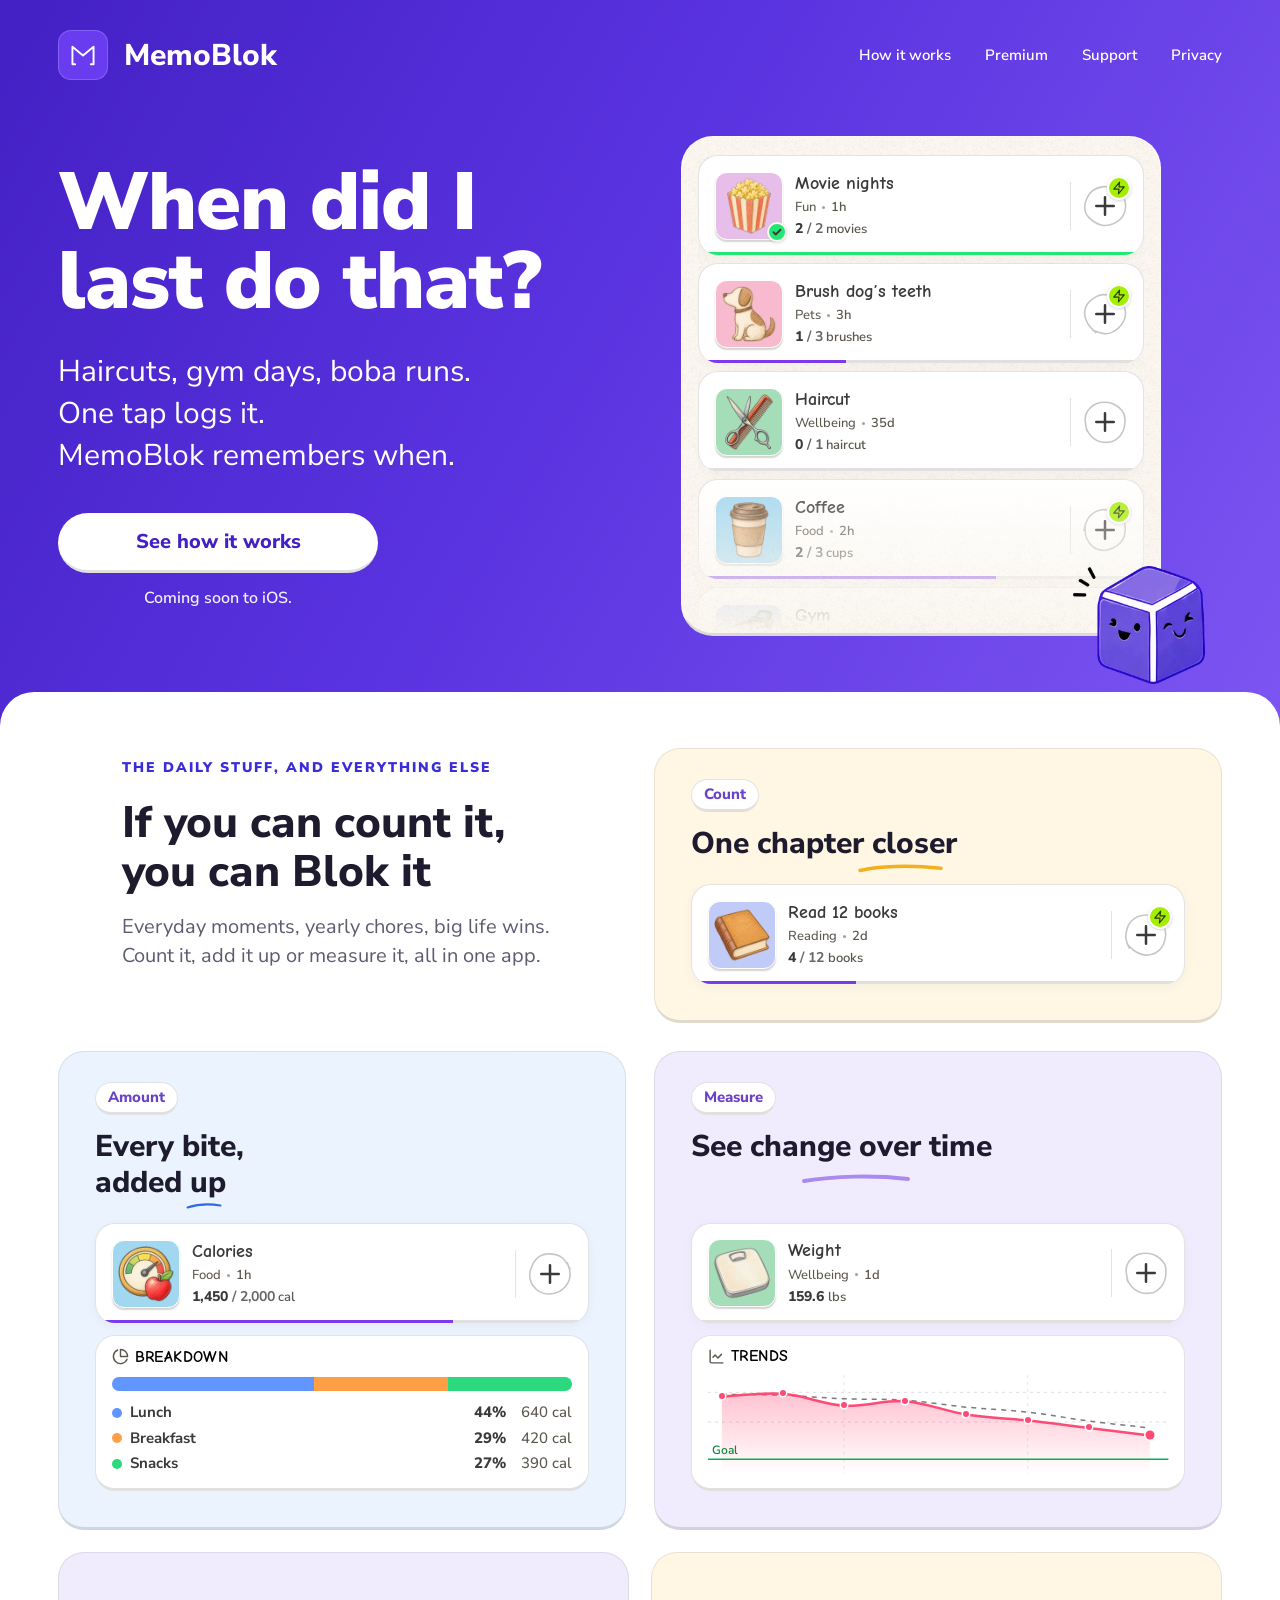
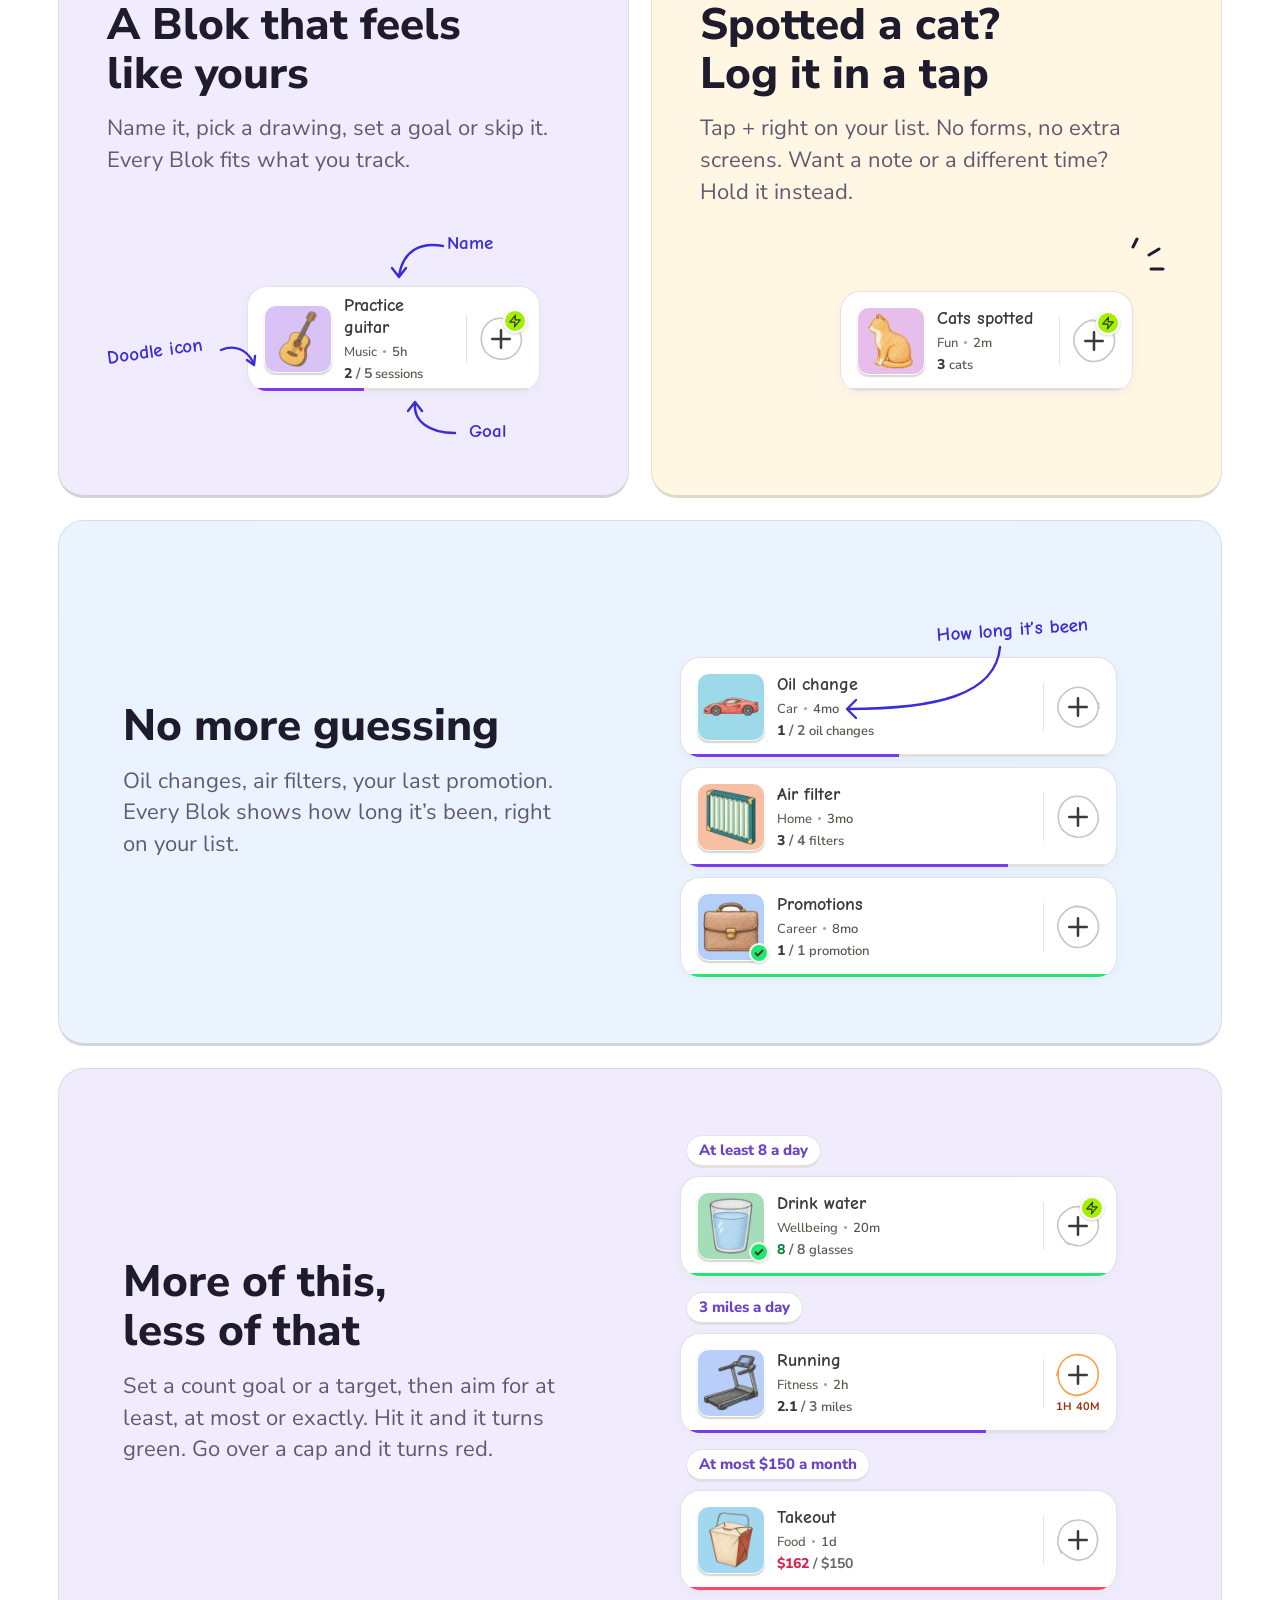
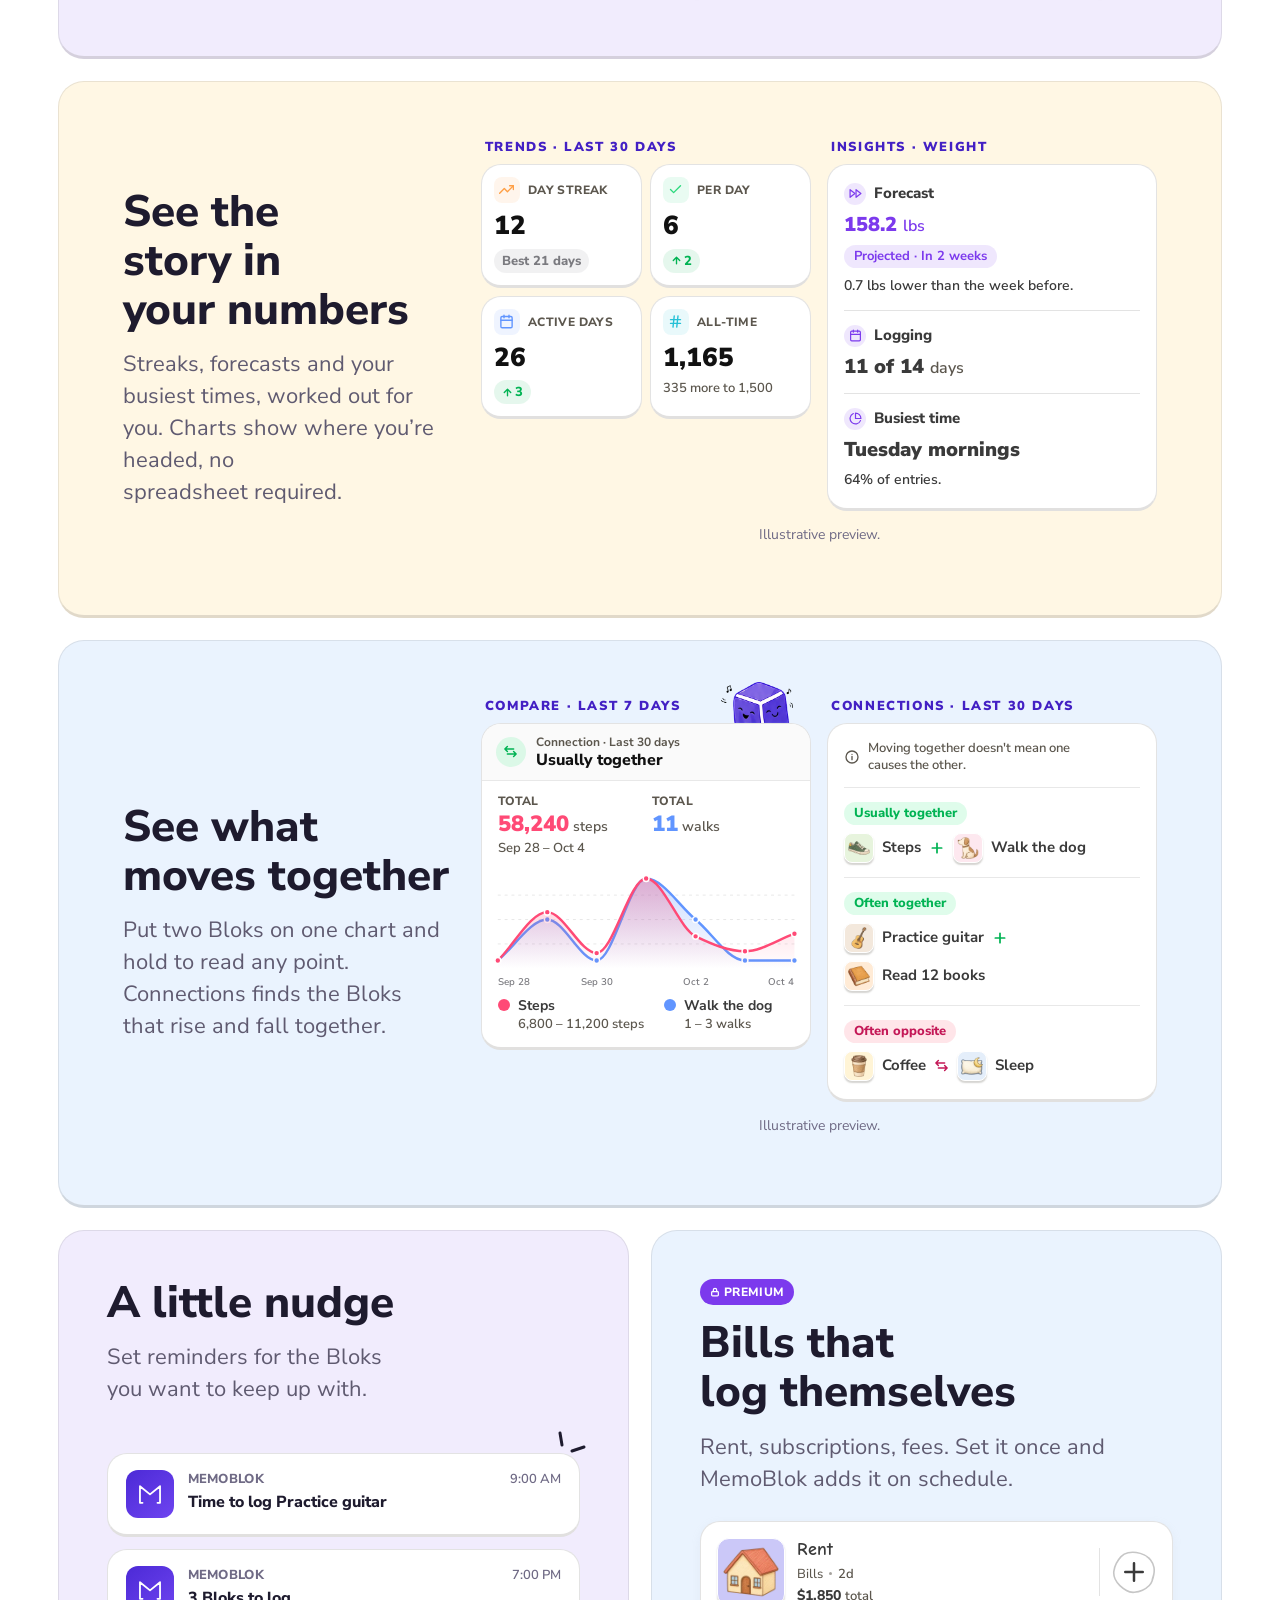
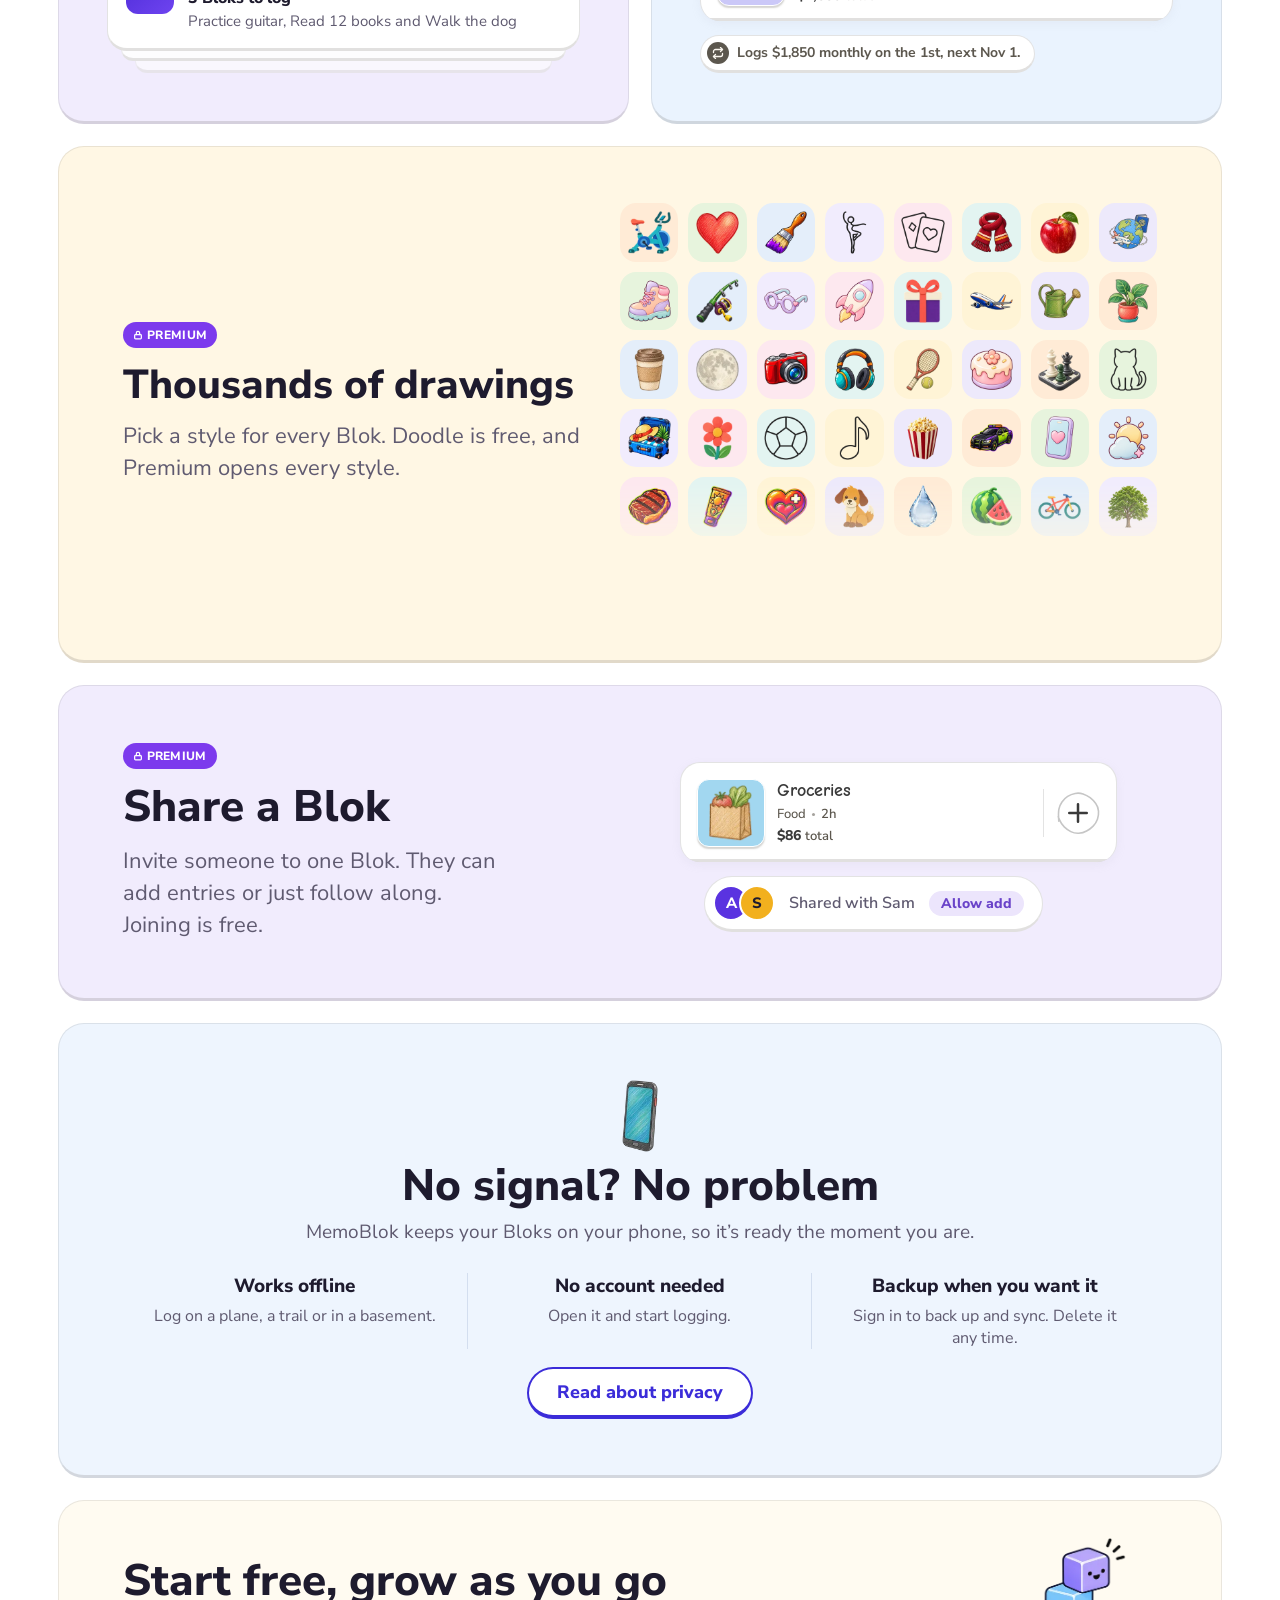
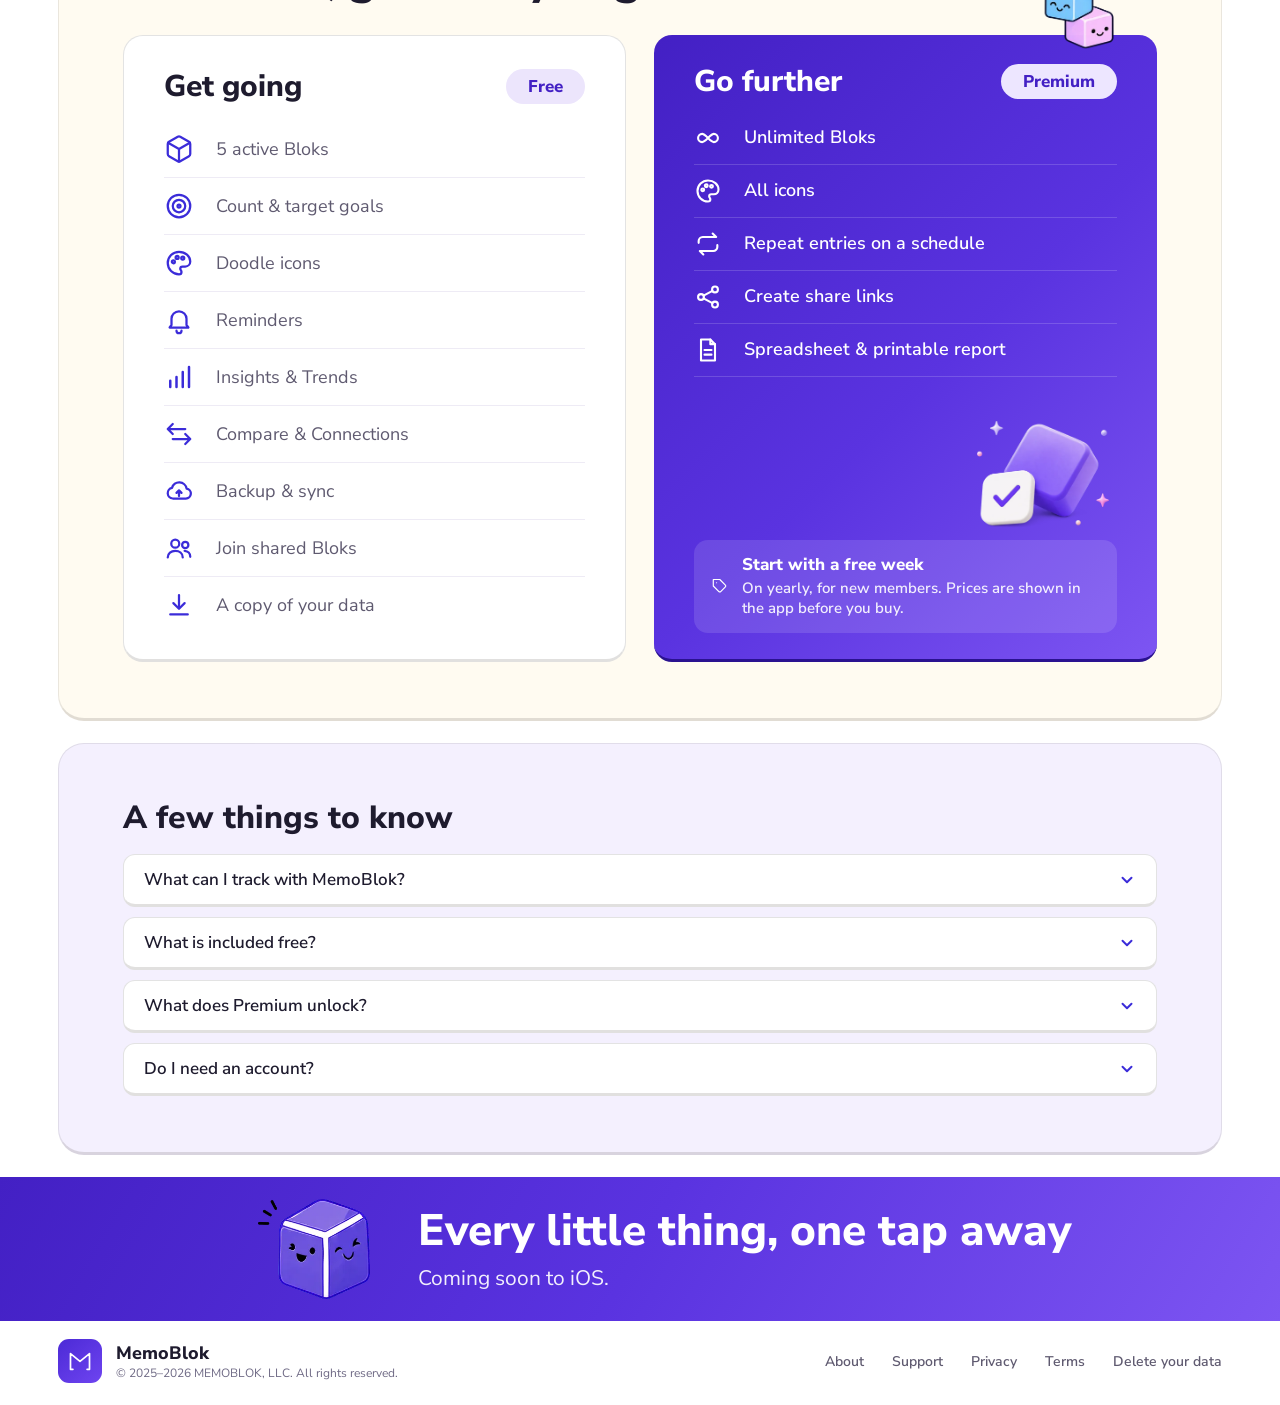
==== commit 930eb602: "Site: no lone words, a sticky nav bar, wider margins, hero stays two-column - No line of a heading, " ====
--- a/index.html
+++ b/index.html
@@ -107,7 +107,7 @@
     </nav>
       <div class="hero">
         <div class="hero-txt">
-          <h1>When did I last do&nbsp;that?</h1>
+          <h1><span style="white-space: nowrap">When did I</span> <span style="white-space: nowrap">last do that?</span></h1>
           <p class="hero-sub">Haircuts, gym days, boba&nbsp;runs.<br /> One tap logs&nbsp;it.<br class="d-only" /> MemoBlok&nbsp;remembers&nbsp;when.</p>
           <a class="cta cta-light cta-lg hero-cta" href="#how">See how it&nbsp;works</a>
           <p class="hero-soon">Coming soon to&nbsp;iOS.</p>
@@ -132,14 +132,14 @@
         </div>
         <div class="poss-card" style="background: #FFF7E4">
           <span class="chip">Count</span>
-          <h3 class="card-h">One chapter <span class="ul">closer<svg class="d-only" width="120" height="14" viewBox="0 0 120 14" fill="none" style="position: absolute; left: -14px; bottom: -14px"><path d="M3 9c25-6 70-8 114-3" stroke="#F2B01E" stroke-width="5" stroke-linecap="round"/></svg></span><svg class="m-only" width="96" height="10" viewBox="0 0 130 12" fill="none" style="margin: 2px 0 0 104px"><path d="M3 8c30-6 80-7 124-2" stroke="#F2B01E" stroke-width="5" stroke-linecap="round"/></svg></h3>
+          <h3 class="card-h fit">One chapter <span class="ul">closer<svg class="d-only" width="120" height="14" viewBox="0 0 120 14" fill="none" style="position: absolute; left: -14px; bottom: -14px"><path d="M3 9c25-6 70-8 114-3" stroke="#F2B01E" stroke-width="5" stroke-linecap="round"/></svg></span><svg class="m-only" width="96" height="10" viewBox="0 0 130 12" fill="none" style="margin: 2px 0 0 104px"><path d="M3 8c30-6 80-7 124-2" stroke="#F2B01E" stroke-width="5" stroke-linecap="round"/></svg></h3>
           <div class="blok"><div class="tile" style="background: #C1CBF8"><img src="/assets/img/icons/doodle/book-v2.webp" alt="" width="56" height="56" /></div><div class="btxt"><div class="bt">Read 12&nbsp;books</div><div class="bm">Reading<span class="md"></span><span class="t">2d</span></div><div class="bv"><b>4</b> <span class="sl">/</span> <b>12</b><span class="u">books</span></div></div><span class="sep"></span><span class="qa" aria-hidden="true"><svg width="44" height="44" viewBox="0 0 44 44" fill="none" style="position: absolute; left: 0; top: 0"><path d="M5.32 35.08 Q1.57 27.34 1.84 23.12 Q2.11 18.90 3.32 14.95 Q4.53 10.99 7.43 8.05 Q10.34 5.12 14.11 3.60 Q17.89 2.08 21.95 1.97 Q26.02 1.86 29.83 3.42 Q33.64 4.98 36.39 8.07 Q39.13 11.16 40.54 15.03 Q41.94 18.90 41.57 22.95 Q41.19 27.01 39.64 30.78 Q38.09 34.55 35.07 37.35 Q32.05 40.16 28.10 41.32 Q24.15 42.47 20.13 41.91 Q16.10 41.35 12.61 39.31 Q9.13 37.28 6.28 34.28 L3.43 31.28" stroke="#C6C6C6" stroke-width="1.6" stroke-linecap="round"/></svg><svg width="30" height="30" viewBox="0 0 24 24" fill="none" stroke="#3A3A3A" stroke-width="2" stroke-linecap="round" stroke-linejoin="round" style="position: relative"><path d="M12 5v14M5 12h14"/></svg><span class="zap"><svg width="14" height="14" viewBox="0 0 24 24" fill="none" stroke="#2B3B00" stroke-width="2" stroke-linecap="round" stroke-linejoin="round"><path d="M13 2 3 14h9l-1 8 10-12h-9l1-8z"/></svg></span></span><span class="lip"><i style="width: 33.3%; background: #7C3AED"></i></span></div>
         </div>
         <div class="poss-card" style="background: #EAF3FE">
           <span class="chip">Amount</span>
           <h3 class="card-h">Every bite,<br />added <span class="ul">up<svg class="d-only" width="70" height="14" viewBox="0 0 70 14" fill="none" style="position: absolute; left: -4px; bottom: -12px"><path d="M3 10c18-6 40-8 64-4" stroke="#2E6BE6" stroke-width="4" stroke-linecap="round"/></svg><svg class="m-only" width="50" height="10" viewBox="0 0 64 12" fill="none" style="position: absolute; left: -2px; bottom: -8px"><path d="M3 9c16-6 36-7 58-3" stroke="#2E6BE6" stroke-width="4" stroke-linecap="round"/></svg></span></h3>
           <div class="blok"><div class="tile" style="background: #A2D7F0"><img src="/assets/img/icons/doodle/calories.webp" alt="" width="56" height="56" /></div><div class="btxt"><div class="bt">Calories</div><div class="bm">Food<span class="md"></span><span class="t">1h</span></div><div class="bv"><b>1,450</b> <span class="sl">/</span> <b>2,000</b><span class="u">cal</span></div></div><span class="sep"></span><span class="qa" aria-hidden="true"><svg width="44" height="44" viewBox="0 0 44 44" fill="none" style="position: absolute; left: 0; top: 0"><path d="M39.34 10.81 Q42.29 18.72 42.14 22.94 Q41.98 27.17 39.91 30.81 Q37.85 34.45 34.73 37.17 Q31.60 39.90 27.61 41.03 Q23.62 42.16 19.38 42.04 Q15.13 41.93 11.46 39.67 Q7.80 37.41 5.21 33.95 Q2.62 30.50 1.92 26.25 Q1.23 22.00 2.49 18.00 Q3.75 14.00 5.77 10.30 Q7.79 6.59 11.45 4.34 Q15.12 2.10 19.37 1.90 Q23.61 1.70 27.75 2.62 Q31.89 3.54 34.91 6.51 Q37.94 9.47 39.98 13.14 L42.03 16.82" stroke="#C6C6C6" stroke-width="1.6" stroke-linecap="round"/></svg><svg width="30" height="30" viewBox="0 0 24 24" fill="none" stroke="#3A3A3A" stroke-width="2" stroke-linecap="round" stroke-linejoin="round" style="position: relative"><path d="M12 5v14M5 12h14"/></svg></span><span class="lip"><i style="width: 72.5%; background: #7C3AED"></i></span></div>
-          <div class="sp"><div class="sp-head"><svg width="17" height="17" viewBox="0 0 24 24" fill="none" stroke="#5C574E" stroke-width="2" stroke-linecap="round" stroke-linejoin="round" aria-hidden="true"><path d="M21.21 15.89A10 10 0 1 1 8 2.83"/><path d="M22 12A10 10 0 0 0 12 2v10z"/></svg><span class="sp-title">Breakdown</span></div><div class="bd-bar" aria-hidden="true"><i style="flex: 44; background: #FF6BD6"></i><i style="flex: 29; background: #AC6BFF"></i><i style="flex: 27; background: #00C2B8"></i></div><ul class="bd-key"><li><span class="bd-dot" style="background: #FF6BD6"></span>Lunch<b>44%</b><span class="bd-val">640 cal</span></li><li><span class="bd-dot" style="background: #AC6BFF"></span>Breakfast<b>29%</b><span class="bd-val">420 cal</span></li><li><span class="bd-dot" style="background: #00C2B8"></span>Snacks<b>27%</b><span class="bd-val">390 cal</span></li></ul></div>
+          <div class="sp"><div class="sp-head"><svg width="17" height="17" viewBox="0 0 24 24" fill="none" stroke="#5C574E" stroke-width="2" stroke-linecap="round" stroke-linejoin="round" aria-hidden="true"><path d="M21.21 15.89A10 10 0 1 1 8 2.83"/><path d="M22 12A10 10 0 0 0 12 2v10z"/></svg><span class="sp-title">Breakdown</span></div><div class="bd-bar" aria-hidden="true"><i style="flex: 44; background: #6195FF"></i><i style="flex: 29; background: #FF9F45"></i><i style="flex: 27; background: #2CD97D"></i></div><ul class="bd-key"><li><span class="bd-dot" style="background: #6195FF"></span>Lunch<b>44%</b><span class="bd-val">640 cal</span></li><li><span class="bd-dot" style="background: #FF9F45"></span>Breakfast<b>29%</b><span class="bd-val">420 cal</span></li><li><span class="bd-dot" style="background: #2CD97D"></span>Snacks<b>27%</b><span class="bd-val">390 cal</span></li></ul></div>
         </div>
         <div class="poss-card" style="background: #F1ECFD">
           <span class="chip">Measure</span>
@@ -179,7 +179,7 @@
             <div class="vis vis-tap">
               <svg class="m-only" width="40" height="40" viewBox="0 0 40 40" fill="none" style="position: absolute; right: 10px; top: -20px"><path d="M4 12 8 3M18 20l10-6M20 32h12" stroke="#1E1B2E" stroke-width="3" stroke-linecap="round"/></svg>
               <div class="blok"><div class="tile" style="background: #E7BEEA"><img src="/assets/img/icons/doodle/cat.webp" alt="" width="56" height="56" /></div><div class="btxt"><div class="bt">Cats spotted</div><div class="bm">Fun<span class="md"></span><span class="t">2m</span></div><div class="bv"><b>3</b><span class="u">cats</span></div></div><span class="sep"></span><span class="qa" aria-hidden="true"><svg width="44" height="44" viewBox="0 0 44 44" fill="none" style="position: absolute; left: 0; top: 0"><path d="M18.58 1.15 Q26.85 1.89 30.72 3.43 Q34.58 4.96 37.34 8.15 Q40.09 11.34 41.49 15.35 Q42.88 19.36 42.55 23.64 Q42.22 27.92 39.94 31.49 Q37.67 35.07 34.57 37.89 Q31.48 40.71 27.43 41.67 Q23.38 42.64 19.22 42.38 Q15.06 42.12 11.80 39.55 Q8.54 36.98 6.21 33.71 Q3.88 30.43 2.59 26.50 Q1.30 22.57 1.97 18.38 Q2.64 14.20 5.16 10.83 Q7.67 7.46 10.95 4.79 Q14.23 2.12 18.42 1.72 L22.60 1.33" stroke="#C6C6C6" stroke-width="1.6" stroke-linecap="round"/></svg><svg width="30" height="30" viewBox="0 0 24 24" fill="none" stroke="#3A3A3A" stroke-width="2" stroke-linecap="round" stroke-linejoin="round" style="position: relative"><path d="M12 5v14M5 12h14"/></svg><span class="zap"><svg width="14" height="14" viewBox="0 0 24 24" fill="none" stroke="#2B3B00" stroke-width="2" stroke-linecap="round" stroke-linejoin="round"><path d="M13 2 3 14h9l-1 8 10-12h-9l1-8z"/></svg></span></span><span class="lip"></span></div>
-              <svg class="d-only" width="40" height="44" viewBox="0 0 40 44" fill="none" style="position: absolute; right: 6px; top: -14px"><path d="M6 10 10 2M22 18l10-6M24 32h12" stroke="#1E1B2E" stroke-width="3" stroke-linecap="round"/></svg>
+              <svg class="d-only" width="40" height="44" viewBox="0 0 40 44" fill="none" style="position: absolute; right: 6px; top: 2px"><path d="M6 10 10 2M22 18l10-6M24 32h12" stroke="#1E1B2E" stroke-width="3" stroke-linecap="round"/></svg>
             </div>
           </section>
         </div>
@@ -271,7 +271,7 @@
           <section class="band band-half" style="background: #EAF3FE">
             <div class="txt">
               <span class="pbadge"><svg width="10" height="10" viewBox="0 0 24 24" fill="none" stroke="#FFFFFF" stroke-width="3" stroke-linecap="round" stroke-linejoin="round"><rect x="4" y="11" width="16" height="10" rx="2"/><path d="M8 11V7a4 4 0 0 1 8 0v4"/></svg>Premium</span>
-              <h2 class="h2">Bills that log<br />themselves</h2>
+              <h2 class="h2">Bills that<br />log themselves</h2>
               <p class="sub">Rent, subscriptions, fees. Set it once and MemoBlok adds it on&nbsp;schedule.</p>
             </div>
             <div class="vis vis-bills">
@@ -284,7 +284,7 @@
         <section class="band" style="background: #FFF7E4">
           <div class="txt">
             <span class="pbadge"><svg width="10" height="10" viewBox="0 0 24 24" fill="none" stroke="#FFFFFF" stroke-width="3" stroke-linecap="round" stroke-linejoin="round"><rect x="4" y="11" width="16" height="10" rx="2"/><path d="M8 11V7a4 4 0 0 1 8 0v4"/></svg>Premium</span>
-            <h2 class="h2">Thousands of&nbsp;drawings</h2>
+            <h2 class="h2 fit">Thousands of drawings</h2>
             <p class="sub">Pick a style for every Blok. Doodle is free, and Premium opens every&nbsp;style.</p>
           </div>
           <div class="vis vis-collage"><div class="collage"><span class="ct d0 m0"><img src="/assets/img/icons/papercut/exercise-bike.webp" alt="" width="96" height="96" loading="lazy" decoding="async" /></span><span class="ct d1 m1"><img src="/assets/img/icons/doodle/heart.webp" alt="" width="96" height="96" loading="lazy" decoding="async" /></span><span class="ct d2 m2"><img src="/assets/img/icons/anime/paintbrush.webp" alt="" width="96" height="96" loading="lazy" decoding="async" /></span><span class="ct d3 m3"><img src="/assets/img/icons/lineart/dance.webp" alt="" width="96" height="96" loading="lazy" decoding="async" /></span><span class="ct d4 m4"><img src="/assets/img/icons/lineart/cards.webp" alt="" width="96" height="96" loading="lazy" decoding="async" /></span><span class="ct d5 m6"><img src="/assets/img/icons/anime/scarf.webp" alt="" width="96" height="96" loading="lazy" decoding="async" /></span><span class="ct d6 m7"><img src="/assets/img/icons/pixelreal/apple.webp" alt="" width="96" height="96" loading="lazy" decoding="async" /></span><span class="ct d7 m0"><img src="/assets/img/icons/doodle/travel.webp" alt="" width="96" height="96" loading="lazy" decoding="async" /></span><span class="ct d1 m1"><img src="/assets/img/icons/cutepastel/hiking.webp" alt="" width="96" height="96" loading="lazy" decoding="async" /></span><span class="ct d2 m2"><img src="/assets/img/icons/plushpop/fishing.webp" alt="" width="96" height="96" loading="lazy" decoding="async" /></span><span class="ct d3 m4"><img src="/assets/img/icons/cutepastel/vision-care.webp" alt="" width="96" height="96" loading="lazy" decoding="async" /></span><span class="ct d4 m5"><img src="/assets/img/icons/cutepastel/space-rocket.webp" alt="" width="96" height="96" loading="lazy" decoding="async" /></span><span class="ct d5 m6"><img src="/assets/img/icons/papercut/gifts.webp" alt="" width="96" height="96" loading="lazy" decoding="async" /></span><span class="ct d6 m7"><img src="/assets/img/icons/anime/airplane.webp" alt="" width="96" height="96" loading="lazy" decoding="async" /></span><span class="ct d7 m0"><img src="/assets/img/icons/doodle/gardening.webp" alt="" width="96" height="96" loading="lazy" decoding="async" /></span><span class="ct d0 m2"><img src="/assets/img/icons/doodle/plant.webp" alt="" width="96" height="96" loading="lazy" decoding="async" /></span><span class="ct d2 m3"><img src="/assets/img/icons/doodle/coffee.webp" alt="" width="96" height="96" loading="lazy" decoding="async" /></span><span class="ct d3 m4"><img src="/assets/img/icons/doodle/moon.webp" alt="" width="96" height="96" loading="lazy" decoding="async" /></span><span class="ct d4 m5"><img src="/assets/img/icons/anime/camera.webp" alt="" width="96" height="96" loading="lazy" decoding="async" /></span><span class="ct d5 m6"><img src="/assets/img/icons/anime/headphone.webp" alt="" width="96" height="96" loading="lazy" decoding="async" /></span><span class="ct d6 m0"><img src="/assets/img/icons/doodle/tennis.webp" alt="" width="96" height="96" loading="lazy" decoding="async" /></span><span class="ct d7 m1"><img src="/assets/img/icons/cutepastel/cake.webp" alt="" width="96" height="96" loading="lazy" decoding="async" /></span><span class="ct d0 m2"><img src="/assets/img/icons/plushpop/chess-set.webp" alt="" width="96" height="96" loading="lazy" decoding="async" /></span><span class="ct d1 m3"><img src="/assets/img/icons/lineart/cat.webp" alt="" width="96" height="96" loading="lazy" decoding="async" /></span><span class="ct d3 m4"><img src="/assets/img/icons/anime/vacation.webp" alt="" width="96" height="96" loading="lazy" decoding="async" /></span><span class="ct d4 m6"><img src="/assets/img/icons/papercut/flower.webp" alt="" width="96" height="96" loading="lazy" decoding="async" /></span><span class="ct d5 m7"><img src="/assets/img/icons/lineart/soccer.webp" alt="" width="96" height="96" loading="lazy" decoding="async" /></span><span class="ct d6 m0"><img src="/assets/img/icons/lineart/music.webp" alt="" width="96" height="96" loading="lazy" decoding="async" /></span><span class="ct d7 m1"><img src="/assets/img/icons/pixelreal/popcorn.webp" alt="" width="96" height="96" loading="lazy" decoding="async" /></span><span class="ct d0 m2"><img src="/assets/img/icons/neonsticker/police-car.webp" alt="" width="96" height="96" loading="lazy" decoding="async" /></span><span class="ct d1 m4 d-only"><img src="/assets/img/icons/cutepastel/phone.webp" alt="" width="96" height="96" loading="lazy" decoding="async" /></span><span class="ct d2 m5 d-only"><img src="/assets/img/icons/cutepastel/sunny.webp" alt="" width="96" height="96" loading="lazy" decoding="async" /></span><span class="ct d4 m6 d-only"><img src="/assets/img/icons/neonsticker/steak.webp" alt="" width="96" height="96" loading="lazy" decoding="async" /></span><span class="ct d5 m7 d-only"><img src="/assets/img/icons/neonsticker/sun-screen.webp" alt="" width="96" height="96" loading="lazy" decoding="async" /></span><span class="ct d6 m0 d-only"><img src="/assets/img/icons/neonsticker/caregiving.webp" alt="" width="96" height="96" loading="lazy" decoding="async" /></span><span class="ct d7 m2 d-only"><img src="/assets/img/icons/papercut/dog.webp" alt="" width="96" height="96" loading="lazy" decoding="async" /></span><span class="ct d0 m3 d-only"><img src="/assets/img/icons/pixelreal/water.webp" alt="" width="96" height="96" loading="lazy" decoding="async" /></span><span class="ct d1 m4 d-only"><img src="/assets/img/icons/plushpop/watermelon.webp" alt="" width="96" height="96" loading="lazy" decoding="async" /></span><span class="ct d2 m5 d-only"><img src="/assets/img/icons/papercut/mountain-bike.webp" alt="" width="96" height="96" loading="lazy" decoding="async" /></span><span class="ct d3 m6 d-only"><img src="/assets/img/icons/pixelreal/tree.webp" alt="" width="96" height="96" loading="lazy" decoding="async" /></span><span class="ct d5 m0 d-only"><img src="/assets/img/icons/neonsticker/ice.webp" alt="" width="96" height="96" loading="lazy" decoding="async" /></span><span class="ct d6 m1 d-only"><img src="/assets/img/icons/pixelreal/drum-set.webp" alt="" width="96" height="96" loading="lazy" decoding="async" /></span><span class="ct d7 m2 d-only"><img src="/assets/img/icons/plushpop/communication.webp" alt="" width="96" height="96" loading="lazy" decoding="async" /></span><span class="ct d0 m3 d-only"><img src="/assets/img/icons/lineart/icecream.webp" alt="" width="96" height="96" loading="lazy" decoding="async" /></span><span class="ct d1 m4 d-only"><img src="/assets/img/icons/pixelreal/yogamat.webp" alt="" width="96" height="96" loading="lazy" decoding="async" /></span><span class="ct d2 m6 d-only"><img src="/assets/img/icons/plushpop/basketball.webp" alt="" width="96" height="96" loading="lazy" decoding="async" /></span><span class="ct d3 m7 d-only"><img src="/assets/img/icons/plushpop/carrot.webp" alt="" width="96" height="96" loading="lazy" decoding="async" /></span><span class="ct d4 m0 d-only"><img src="/assets/img/icons/plushpop/violin.webp" alt="" width="96" height="96" loading="lazy" decoding="async" /></span></div></div>
--- a/assets/css/site.css
+++ b/assets/css/site.css
@@ -35,6 +35,7 @@
   --hero-m: linear-gradient(150deg, #4320c4 0%, #5a33e0 50%, #7d55f2 100%);
   --hero-card: linear-gradient(150deg, #4320c4 0%, #5a33e0 55%, #7d55f2 100%);
   --tile: linear-gradient(140deg, #4c2ad6, #6e44f0);
+  --bar-h: 64px;          /* the sticky bar; anchors and the contents card clear it */
   --on-purple: rgba(255, 255, 255, 0.92);
   --on-purple-dim: rgba(255, 255, 255, 0.8);
 
@@ -95,10 +96,25 @@
 a:hover { color: var(--accent-hover); }
 :focus-visible { outline: 2px solid var(--accent); outline-offset: 2px; border-radius: 4px; }
 h1, h2, h3, p { margin: 0; }
+/* No line of a heading may hold a lone word: balanced lines in every browser
+   that supports it (Safari 17.5+, Chrome 114+, Firefox 121+). Paragraphs ask
+   for "pretty" breaks where supported; site.js also ties every block's last
+   two words together, so a single last word can never drop to its own line. */
+h1, h2, h3 { text-wrap: balance; }
+p, li, summary { text-wrap: pretty; }
+/* A three-word heading can't wrap without leaving one word alone, so these
+   stay on one line and shrink a little when their column is too narrow.
+   The divisor is the heading's width in ems, plus a little room. */
+.band .txt:has(> .fit), .poss-card:has(> .fit) { container-type: inline-size; }
+.h2.fit { font-size: min(44px, 100cqi / 11.3); white-space: nowrap; }
+.card-h.fit { font-size: min(30px, (100cqi - 4px) / 9.2); white-space: nowrap; }
 b, strong { font-weight: 700; }
 [hidden] { display: none !important; }
 
-.wrap { max-width: 1328px; margin: 0 auto; padding: 0 24px; }
+/* The side gutter grows with the window (24px on a small laptop, 64px from
+   about 1420px), and the max width grows with it, so the content itself is
+   never wider than 1280px and the 1440px layout is unchanged. */
+.wrap { --gutter: clamp(24px, 4.5vw, 64px); max-width: calc(1280px + 2 * var(--gutter)); margin: 0 auto; padding: 0 var(--gutter); }
 /* Breakpoint toggles, where the phone frames draw different markup. */
 @media (min-width: 769px) { .m-only { display: none !important; } }
 
@@ -143,6 +159,39 @@
 .nav-links a:hover { color: var(--white); }
 .page-head :focus-visible { outline-color: var(--white); }
 .nav-toggle { display: none; }
+
+/* --- Sticky bar: the nav again, once the header has scrolled away ---------
+   Built by site.js from the page's own nav, so the links never drift apart.
+   It slides down from above the window and back up when the header returns;
+   with reduced motion it only fades. */
+.stickybar {
+  position: fixed; z-index: 50; top: 0; left: 0; right: 0; height: var(--bar-h);
+  background: var(--hero); border-bottom: 3px solid var(--brand-lip);
+  box-shadow: 0 8px 24px rgba(42, 18, 144, 0.22);
+  transform: translateY(calc(-100% - 12px)); opacity: 0; visibility: hidden;
+  transition: transform 320ms cubic-bezier(0.22, 1, 0.36, 1), opacity 200ms ease, visibility 0s linear 320ms;
+}
+.stickybar.shown {
+  transform: none; opacity: 1; visibility: visible;
+  transition: transform 420ms cubic-bezier(0.22, 1, 0.36, 1), opacity 160ms ease, visibility 0s;
+}
+.stickybar .wrap { height: 100%; }
+.stickybar .topnav { height: 100%; padding: 0; flex-wrap: nowrap; }
+.stickybar .brand { gap: 12px; }
+.stickybar .brand .logo-tile { width: 38px; height: 38px; border-radius: 10px; }
+.stickybar .brand .logo-tile img { width: 30px; height: 30px; }
+.stickybar .brand-name { font-size: 22px; }
+.stickybar :focus-visible { outline-color: var(--white); }
+/* The links arrive a beat after the bar, so it reads as one settling motion. */
+.stickybar .nav-links li { opacity: 0; transform: translateY(-6px); transition: opacity 200ms ease, transform 200ms ease; }
+.stickybar.shown .nav-links li { opacity: 1; transform: none; transition: opacity 260ms ease 120ms, transform 320ms cubic-bezier(0.22, 1, 0.36, 1) 120ms; }
+.stickybar.shown .nav-links li:nth-child(2) { transition-delay: 160ms; }
+.stickybar.shown .nav-links li:nth-child(3) { transition-delay: 200ms; }
+.stickybar.shown .nav-links li:nth-child(4) { transition-delay: 240ms; }
+@media (prefers-reduced-motion: reduce) {
+  .stickybar, .stickybar.shown, .stickybar .nav-links li, .stickybar.shown .nav-links li { transform: none; transition: opacity 150ms ease, visibility 0s linear 150ms; }
+  .stickybar.shown { transition: opacity 150ms ease, visibility 0s; }
+}
 
 .page-title { padding-top: 56px; }
 .eyebrow {
@@ -286,7 +335,9 @@
 .del-title { font: 800 26px var(--font); color: var(--heading); }
 .del-card ol { margin: 0; padding-left: 24px; font: 400 18px/1.7 var(--font); color: var(--prose); }
 .del-card > p { margin-bottom: 18px; font: 400 18px/1.65 var(--font); color: var(--prose); }
-.grid2 { display: grid; grid-template-columns: repeat(2, minmax(0, 1fr)); gap: 24px; }
+/* Two columns while each can be 280px wide, then one: in a narrow column the
+   pair used to squeeze to ~160px and strand words in its headings. */
+.grid2 { display: grid; grid-template-columns: repeat(auto-fit, minmax(min(100%, 280px), 1fr)); gap: 24px; }
 .list-card { padding: 26px 30px; }
 .list-head { display: flex; align-items: center; gap: 12px; margin-bottom: 12px; font: 800 20px var(--font); color: var(--heading); }
 .list-head .itile { width: 36px; height: 36px; border-radius: 10px; }
@@ -334,7 +385,7 @@
 
 /* --- Legal pages: sticky contents + a 780px reading column --------------- */
 .legal { display: flex; gap: 48px; align-items: flex-start; flex-wrap: wrap; }
-.legal-side { flex: 0 0 280px; position: sticky; top: 24px; }
+.legal-side { flex: 0 0 280px; position: sticky; top: calc(var(--bar-h) + 24px); }
 .toc { padding: 16px 10px; }
 .toc > summary {
   list-style: none; pointer-events: none;
@@ -353,7 +404,7 @@
 .short { margin-bottom: 8px; padding: 26px 30px; border-radius: 20px; background: var(--lilac); border: 1px solid var(--hair-soft); border-bottom: 3px solid var(--lip); }
 .prose .short p.label { margin: 0 0 6px; font: 900 13px var(--font); letter-spacing: 1.6px; color: var(--brand); }
 .prose .short p:not(.label) { margin: 0; font: 600 19px/1.55 var(--font); color: var(--heading); }
-.prose h2 { margin: 40px 0 12px; font: 800 26px/1.2 var(--font); color: var(--heading); scroll-margin-top: 24px; }
+.prose h2 { margin: 40px 0 12px; font: 800 26px/1.2 var(--font); color: var(--heading); scroll-margin-top: calc(var(--bar-h) + 24px); }
 .prose p, .prose li { font: 400 17px/1.65 var(--font); color: var(--prose); }
 .prose p { margin: 0 0 14px; }
 .prose ul { margin: 0 0 14px; padding-left: 22px; }
@@ -388,13 +439,19 @@
    ========================================================================== */
 .home-head { padding-bottom: 96px; }
 .home-head .brand { gap: 16px; }
-.hero { display: flex; flex-wrap: wrap; align-items: center; gap: 48px; padding-top: 56px; }
-.hero-txt { flex: 1 1 480px; min-width: 0; }
-.hero h1 { font: 900 92px/0.98 var(--font); color: var(--white); letter-spacing: -1px; }
-.hero-sub { margin-top: 30px; font: 400 30px/1.4 var(--font); color: var(--white); }
-.hero-cta { margin-top: 36px; width: 320px; }
+/* Text and picture stay side by side down to the phone layout (it used to
+   wrap below ~1090px, leaving a one-line headline over a lone card). The
+   columns keep the canvas's 480:560 ratio, and the type scales to its column. */
+.hero { display: grid; grid-template-columns: minmax(0, 480fr) minmax(0, 560fr); align-items: center; gap: clamp(28px, 3.4vw, 48px); padding-top: 56px; }
+.hero-txt { min-width: 0; }
+/* Sized by its column, so its longest phrase ("last do that?", 6.2em with
+   room for the question mark) always fits on one line and never strands a word. */
+.hero-txt { container-type: inline-size; }
+.hero h1 { font: 900 92px/0.98 var(--font); font-size: min(92px, 100cqi / 6.4); color: var(--white); letter-spacing: -1px; }
+.hero-sub { margin-top: 30px; font: 400 30px/1.4 var(--font); font-size: min(30px, 100cqi / 14.2); color: var(--white); }
+.hero-cta { margin-top: 36px; width: 320px; max-width: 100%; }
 .hero-soon { margin-top: 14px; width: 320px; max-width: 100%; text-align: center; font: 600 16px var(--font); color: var(--on-purple); }
-.hero-vis { flex: 1 1 560px; min-width: 0; display: flex; justify-content: center; }
+.hero-vis { min-width: 0; display: flex; justify-content: center; }
 .glimpse-wrap { position: relative; width: 480px; max-width: 100%; }
 .glimpse {
   height: 500px; overflow: hidden; padding: 18px 16px 0; border-radius: 32px;
@@ -522,7 +579,9 @@
 .ct img { width: 74%; height: 74%; object-fit: contain; }
 .ct.d0 { background: #ffebd6; } .ct.d1 { background: #e7f4dd; } .ct.d2 { background: #e4eefa; } .ct.d3 { background: #f1ecfd; }
 .ct.d4 { background: #fde8ef; } .ct.d5 { background: #e3f4f1; } .ct.d6 { background: #fff4d6; } .ct.d7 { background: #ede9fb; }
-.vis-tap { padding: 40px 40px 30px 60px; }
+/* The same box as .vis-annot, so the two cards in the pair line up: same
+   width, same distance from the bottom of their bands. */
+.vis-tap { padding: 56px 40px 56px 140px; }
 .vis-last { padding: 80px 40px 10px 60px; }
 .vis-last > svg, .vis-last > .hand { z-index: 2; }
 .last-stack { display: flex; flex-direction: column; gap: 10px; }
@@ -827,8 +886,8 @@
   .hero-mascot { --drift: -70px; }
 }
 .home-sheet { z-index: 10; }
-#how, #premium, #possibilities { scroll-margin-top: 32px; }
-@media (max-width: 768px) { #how, #premium, #possibilities { scroll-margin-top: 20px; } }
+#how, #premium, #possibilities { scroll-margin-top: calc(var(--bar-h) + 32px); }
+@media (max-width: 768px) { #how, #premium, #possibilities { scroll-margin-top: calc(var(--bar-h) + 20px); } }
 
 /* ==========================================================================
    Phone (≤ 768px): the mobile frames
@@ -858,6 +917,14 @@
     border: 1px solid var(--hair); border-bottom: 3px solid var(--lip);
   }
   .nav-links.open { display: flex; }
+  :root { --bar-h: 60px; }
+  .stickybar { background: var(--white); border-bottom: 3px solid var(--lip); box-shadow: 0 6px 18px rgba(30, 27, 46, 0.12); }
+  .stickybar .topnav { padding: 0 20px; }
+  .stickybar .brand .logo-tile { width: 38px; height: 38px; background: var(--tile); box-shadow: none; }
+  .stickybar .brand-name { font-size: 20px; }
+  .stickybar :focus-visible { outline-color: var(--accent); }
+  .stickybar .nav-links { top: calc(var(--bar-h) + 4px); }
+  .stickybar .nav-links li, .stickybar.shown .nav-links li { opacity: 1; transform: none; transition: none; }
   .nav-links a { display: block; padding: 12px 14px; border-radius: 12px; color: var(--heading); font: 700 17px var(--font); }
   .nav-links a:hover { color: var(--heading); }
 
@@ -982,8 +1049,8 @@
     border-radius: 0 0 28px 28px; border-bottom: 3px solid var(--brand-lip);
   }
   .hero :focus-visible { outline-color: var(--white); }
-  .hero h1 { font: 900 46px/1 var(--font); }
-  .hero-sub { margin-top: 16px; font: 400 18px/1.4 var(--font); }
+  .hero h1 { font: 900 46px/1 var(--font); font-size: min(46px, 100cqi / 6.4); }
+  .hero-sub { margin-top: 16px; font: 400 18px/1.4 var(--font); font-size: min(18px, 100cqi / 14.2); }
   .hero-cta { display: flex; width: auto; margin: 22px 10px 0; }
   .hero-soon { width: auto; margin-top: 12px; font-size: 14px; }
   .hero-vis { display: block; }
@@ -993,9 +1060,11 @@
 
   .home-sheet { padding: 0; }
   .h2 { font: 800 28px/1.15 var(--font); }
+  .h2.fit { font-size: min(28px, 100cqi / 11.3); }
   .sub { margin-top: 10px; font: 400 17px/1.45 var(--font); }
   .chip { padding: 4px 14px; }
   .card-h { margin: 12px 0 18px 4px; font: 800 22px/1.2 var(--font); }
+  .card-h.fit { font-size: min(22px, (100cqi - 4px) / 9.2); }
   .pbadge { height: 24px; font-size: 11px; }
 
   .poss { grid-template-columns: minmax(0, 1fr); gap: 16px; }
